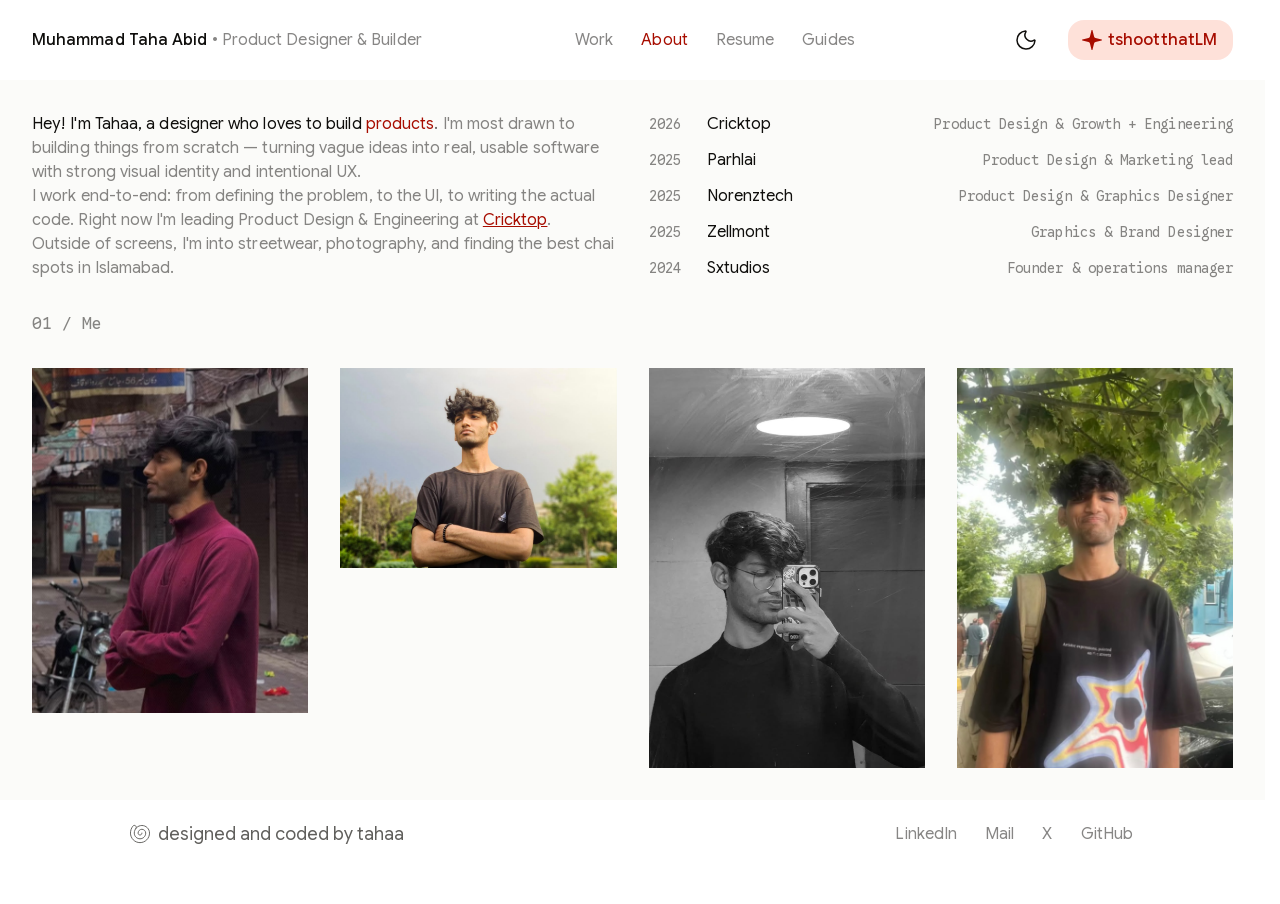
==== about.html @ 41723261 "initial commit: portfolio with vercel.json fix" ====
<!DOCTYPE html>
<html lang="en" data-theme="tahaa" class="h-full antialiased">
<head>
  <meta charset="utf-8" />
  <meta name="viewport" content="width=device-width, initial-scale=1" />
  <title>About &middot; Muhammad Taha Abid</title>
  <meta name="description" content="Muhammad Taha Abid, a product designer and builder: what I'm fond of, the work so far, and the person behind the design." />
  <meta name="robots" content="index, follow" />
  <link rel="canonical" href="https://tahaa.com/about" />
  <meta property="og:title" content="About &middot; Muhammad Taha Abid" />
  <meta property="og:description" content="Muhammad Taha Abid, a product designer and builder: what I'm fond of, the work so far, and the person behind the design." />
  <meta property="og:url" content="https://tahaa.com/about" />
  <meta property="og:site_name" content="Muhammad Taha Abid" />
  <meta property="og:locale" content="en_US" />
  <meta property="og:type" content="website" />
  <meta name="twitter:card" content="summary_large_image" />
  <meta name="twitter:title" content="About &middot; Muhammad Taha Abid" />
  <meta name="twitter:description" content="Muhammad Taha Abid, a product designer and builder: what I'm fond of, the work so far, and the person behind the design." />
  <link rel="icon" href="icon.svg" sizes="any" type="image/svg+xml" />
  <link rel="apple-touch-icon" href="apple-icon.png" sizes="180x180" type="image/png" />
  <link rel="preload" href="media/9bf986576a67e941.p.3s_4z4byg0vu0.woff2" as="font" crossorigin="" type="font/woff2" />
  <link rel="preload" href="media/6babc54cc0db7717.p.21sbfhjunker-.woff2" as="font" crossorigin="" type="font/woff2" />
  <link rel="stylesheet" href="styles/fonts.css" />
  <link rel="stylesheet" href="styles/main.css" />
  <link rel="stylesheet" href="styles/interactions.css" />
  <script>
    try {
      if (localStorage.getItem("tahaa_portfolio_mode") === "dark" || sessionStorage.getItem("mode") === "dark") {
        document.documentElement.dataset.mode = "dark";
      }
    } catch (e) { }
  </script>
</head>
<body class="min-h-full">
  <div class="flex min-h-full flex-col">
    <header class="px-5 md:px-8">
      <div class="mx-auto flex h-20 w-full max-w-[1376px] items-center justify-between">
        <a class="flex items-center gap-2" aria-label="Home" href="index.html">
          <span class="text-body-md">
            <span class="text-content-primary font-medium">Muhammad Taha Abid</span>
            <span class="hidden text-content-tertiary desktop:inline"> &bull; Product Designer &amp; Builder</span>
          </span>
        </a>
        <nav aria-label="Main" class="hidden items-center gap-5 md:flex">
          <a class="inline-flex shrink-0 cursor-pointer items-center justify-center whitespace-nowrap transition-colors duration-(--s-motion-duration-fast) ease-standard text-(--s-color-content-tertiary) hover:text-(--s-color-content-secondary) active:text-(--s-color-content-primary) text-body-md rounded-8 p-0" href="index.html">
            <span class="px-1">Work</span>
          </a>
          <a class="inline-flex shrink-0 cursor-pointer items-center justify-center whitespace-nowrap transition-colors duration-(--s-motion-duration-fast) ease-standard text-(--s-color-content-brand) hover:text-(--s-color-content-brand-hover) active:text-(--s-color-border-brand-active) text-body-md rounded-8 p-0" aria-current="page" href="about.html">
            <span class="px-1">About</span>
          </a>
          <a class="inline-flex shrink-0 cursor-pointer items-center justify-center whitespace-nowrap transition-colors duration-(--s-motion-duration-fast) ease-standard text-(--s-color-content-tertiary) hover:text-(--s-color-content-secondary) active:text-(--s-color-content-primary) text-body-md rounded-8 p-0" target="_blank" rel="noopener" href="https://taha-resume.vercel.app/">
            <span class="px-1">Resume</span>
          </a>
          <a class="inline-flex shrink-0 cursor-pointer items-center justify-center whitespace-nowrap transition-colors duration-(--s-motion-duration-fast) ease-standard text-(--s-color-content-tertiary) hover:text-(--s-color-content-secondary) active:text-(--s-color-content-primary) text-body-md rounded-8 p-0" href="guides.html">
            <span class="px-1">Guides</span>
          </a>
        </nav>
        <div class="relative z-50 flex items-center gap-3 md:gap-6">
          <button type="button" class="theme-toggle-btn inline-flex shrink-0 cursor-pointer items-center justify-center whitespace-nowrap transition-colors duration-(--s-motion-duration-fast) ease-standard text-(--s-color-content-primary) hover:bg-(--s-color-fill-primary-variant-hover) active:bg-(--s-color-fill-primary-variant-active) text-body-sm rounded-7 size-9" aria-label="Switch to dark mode">
            <span aria-hidden="true" data-slot="icon" class="inline-block shrink-0 bg-current size-6" style="mask-image:url(icons/moon.svg);-webkit-mask-image:url(icons/moon.svg);mask-size:contain;-webkit-mask-size:contain;mask-repeat:no-repeat;-webkit-mask-repeat:no-repeat;mask-position:center;-webkit-mask-position:center"></span>
          </button>
          <button id="tahaalm-trigger-btn" type="button" class="inline-flex shrink-0 cursor-pointer items-center justify-center whitespace-nowrap transition-colors duration-(--s-motion-duration-fast) ease-standard bg-(--s-color-fill-brand-secondary) text-(--s-color-content-brand) hover:bg-(--s-color-fill-brand-secondary-hover) active:bg-(--s-color-fill-brand-secondary-active) text-body-md rounded-8 px-3 py-2">
            <span aria-hidden="true" data-slot="icon" class="inline-block shrink-0 bg-current size-6" style="mask-image:url(icons/sparkle.svg);-webkit-mask-image:url(icons/sparkle.svg);mask-size:contain;-webkit-mask-size:contain;mask-repeat:no-repeat;-webkit-mask-repeat:no-repeat;mask-position:center;-webkit-mask-position:center"></span>
            <span class="px-1 font-medium">tshootthatLM</span>
          </button>
          <button id="menu-toggle-btn" type="button" class="inline-flex shrink-0 cursor-pointer items-center justify-center whitespace-nowrap transition-colors duration-(--s-motion-duration-fast) ease-standard text-(--s-color-content-primary) hover:bg-(--s-color-fill-primary-variant-hover) active:bg-(--s-color-fill-primary-variant-active) text-body-sm rounded-7 size-9 md:hidden" aria-label="Open menu" aria-expanded="false">
            <span aria-hidden="true" data-slot="icon" class="inline-block shrink-0 bg-current size-6" style="mask-image:url(icons/panel-open.svg);-webkit-mask-image:url(icons/panel-open.svg);mask-size:contain;-webkit-mask-size:contain;mask-repeat:no-repeat;-webkit-mask-repeat:no-repeat;mask-position:center;-webkit-mask-position:center"></span>
          </button>
        </div>
      </div>

      <div id="menu-backdrop" aria-hidden="true" class="fixed inset-0 z-30 bg-content-primary/30 transition-opacity duration-(--s-motion-duration-slow) ease-standard motion-reduce:transition-none pointer-events-none opacity-0"></div>

      <div id="menu-drawer" role="dialog" aria-modal="true" aria-label="Menu" inert="" class="fixed inset-y-0 right-0 z-40 flex w-[360px] max-w-[calc(100%-15px)] flex-col bg-fill-secondary-variant will-change-transform transition-[translate,visibility] duration-(--s-motion-duration-slow) ease-standard motion-reduce:transition-none invisible translate-x-full">
        <div class="flex h-20 items-center px-5">
          <button id="menu-close-btn" type="button" class="inline-flex shrink-0 cursor-pointer items-center justify-center whitespace-nowrap transition-colors duration-(--s-motion-duration-fast) ease-standard text-(--s-color-content-primary) hover:bg-(--s-color-fill-primary-variant-hover) active:bg-(--s-color-fill-primary-variant-active) text-body-sm rounded-7 size-9" aria-label="Close menu">
            <span aria-hidden="true" data-slot="icon" class="inline-block shrink-0 bg-current size-6" style="mask-image:url(icons/panel-open.svg);-webkit-mask-image:url(icons/panel-open.svg);mask-size:contain;-webkit-mask-size:contain;mask-repeat:no-repeat;-webkit-mask-repeat:no-repeat;mask-position:center;-webkit-mask-position:center"></span>
          </button>
        </div>
        <nav aria-label="Menu" class="flex flex-1 flex-col items-end justify-end gap-3 p-8">
          <a class="flex items-center text-heading-lg font-medium text-content-secondary transition-colors hover:text-content-primary motion-reduce:transition-none" href="index.html">Work</a>
          <a class="flex items-center text-heading-lg font-medium text-content-secondary transition-colors hover:text-content-primary motion-reduce:transition-none" href="about.html">About</a>
          <a target="_blank" rel="noopener" class="flex items-center text-heading-lg font-medium text-content-secondary transition-colors hover:text-content-primary motion-reduce:transition-none" href="https://taha-resume.vercel.app/">
            Resume
            <span aria-hidden="true" data-slot="icon" class="inline-block shrink-0 bg-current size-8" style="mask-image:url(icons/arrow-up-right.svg);-webkit-mask-image:url(icons/arrow-up-right.svg);mask-size:contain;-webkit-mask-size:contain;mask-repeat:no-repeat;-webkit-mask-repeat:no-repeat;mask-position:center;-webkit-mask-position:center"></span>
          </a>
          <a class="flex items-center text-heading-lg font-medium text-content-secondary transition-colors hover:text-content-primary motion-reduce:transition-none" href="guides.html">Guides</a>
        </nav>
        <div class="p-5">
          <ul class="flex items-center justify-between p-5">
            <li><a href="https://www.linkedin.com/in/tshootthat/" target="_blank" rel="noopener" aria-label="LinkedIn" class="text-content-primary transition-opacity hover:opacity-70 motion-reduce:transition-none"><span aria-hidden="true" data-slot="icon" class="inline-block shrink-0 bg-current size-6" style="mask-image:url(icons/linkedin.svg);-webkit-mask-image:url(icons/linkedin.svg);mask-size:contain;-webkit-mask-size:contain;mask-repeat:no-repeat;-webkit-mask-repeat:no-repeat;mask-position:center;-webkit-mask-position:center"></span></a></li>
            <li><a href="mailto:Tah.bhati302@gmail.com" aria-label="Mail" class="text-content-primary transition-opacity hover:opacity-70 motion-reduce:transition-none"><span aria-hidden="true" data-slot="icon" class="inline-block shrink-0 bg-current size-6" style="mask-image:url(icons/mail.svg);-webkit-mask-image:url(icons/mail.svg);mask-size:contain;-webkit-mask-size:contain;mask-repeat:no-repeat;-webkit-mask-repeat:no-repeat;mask-position:center;-webkit-mask-position:center"></span></a></li>
            <li><a href="https://x.com" target="_blank" rel="noopener" aria-label="X" class="text-content-primary transition-opacity hover:opacity-70 motion-reduce:transition-none"><span aria-hidden="true" data-slot="icon" class="inline-block shrink-0 bg-current size-6" style="mask-image:url(icons/twitter.svg);-webkit-mask-image:url(icons/twitter.svg);mask-size:contain;-webkit-mask-size:contain;mask-repeat:no-repeat;-webkit-mask-repeat:no-repeat;mask-position:center;-webkit-mask-position:center"></span></a></li>
            <li><a href="https://github.com/tahabhatti10" target="_blank" rel="noopener" aria-label="GitHub" class="text-content-primary transition-opacity hover:opacity-70 motion-reduce:transition-none"><span aria-hidden="true" data-slot="icon" class="inline-block shrink-0 bg-current size-6" style="mask-image:url(icons/github.svg);-webkit-mask-image:url(icons/github.svg);mask-size:contain;-webkit-mask-size:contain;mask-repeat:no-repeat;-webkit-mask-repeat:no-repeat;mask-position:center;-webkit-mask-position:center"></span></a></li>
          </ul>
        </div>
      </div>

      <div id="tahaalm-backdrop" aria-hidden="true" class="fixed inset-0 z-[55] bg-content-primary/30 transition-opacity duration-(--s-motion-duration-slow) ease-standard motion-reduce:transition-none pointer-events-none opacity-0"></div>

      <div id="tahaalm-drawer" role="dialog" aria-modal="true" aria-label="tshootthatLM chat" inert="" class="fixed inset-y-0 right-0 z-[60] flex w-full flex-col bg-fill-primary-variant [background-image:linear-gradient(var(--s-color-fill-primary-disabled),var(--s-color-fill-primary-disabled))] will-change-transform transition-[translate,visibility] duration-(--s-motion-duration-slow) ease-standard motion-reduce:transition-none md:w-[600px] invisible translate-x-full">
        <header class="flex shrink-0 items-center justify-between bg-fill-primary-variant p-5">
          <span class="flex pr-11">
            <button type="button" class="theme-toggle-btn inline-flex shrink-0 cursor-pointer items-center justify-center whitespace-nowrap transition-colors duration-(--s-motion-duration-fast) ease-standard text-(--s-color-content-primary) hover:bg-(--s-color-fill-primary-variant-hover) active:bg-(--s-color-fill-primary-variant-active) text-body-sm rounded-7 size-9" aria-label="Switch to dark mode">
              <span aria-hidden="true" data-slot="icon" class="inline-block shrink-0 bg-current size-6" style="mask-image:url(icons/moon.svg);-webkit-mask-image:url(icons/moon.svg);mask-size:contain;-webkit-mask-size:contain;mask-repeat:no-repeat;-webkit-mask-repeat:no-repeat;mask-position:center;-webkit-mask-position:center"></span>
            </button>
          </span>
          <span class="flex items-center gap-1.5 text-body-md text-content-primary">
            <span aria-hidden="true" data-slot="icon" class="inline-block shrink-0 bg-current size-6 text-(--s-color-fill-brand)" style="mask-image:url(icons/sparkle.svg);-webkit-mask-image:url(icons/sparkle.svg);mask-size:contain;-webkit-mask-size:contain;mask-repeat:no-repeat;-webkit-mask-repeat:no-repeat;mask-position:center;-webkit-mask-position:center"></span>
            tshootthatLM
            <span class="group relative flex items-center">
              <button type="button" aria-label="About tshootthatLM" aria-describedby="tahaalm-disclaimer" aria-expanded="false" class="flex cursor-help items-center text-content-tertiary transition-colors duration-(--s-motion-duration-fast) ease-standard hover:text-content-primary motion-reduce:transition-none">
                <span aria-hidden="true" data-slot="icon" class="inline-block shrink-0 bg-current size-3" style="mask-image:url(icons/info-12.svg);-webkit-mask-image:url(icons/info-12.svg);mask-size:contain;-webkit-mask-size:contain;mask-repeat:no-repeat;-webkit-mask-repeat:no-repeat;mask-position:center;-webkit-mask-position:center"></span>
              </button>
              <span id="tahaalm-disclaimer" role="tooltip" class="pointer-events-none absolute top-full left-1/2 z-10 mt-2 w-64 -translate-x-1/2 rounded-8 border border-(--s-color-border-primary) bg-surface-elevated p-3 text-left text-body-sm text-content-secondary transition-opacity duration-(--s-motion-duration-fast) ease-standard motion-reduce:transition-none opacity-0 group-focus-within:opacity-100 group-hover:opacity-100">
                tshootthatLM is an AI chatbot, so it can get things wrong. Double-check anything important.
              </span>
            </span>
          </span>
          <span class="flex items-center gap-2">
            <button id="tahaalm-reset-btn" type="button" class="inline-flex shrink-0 cursor-pointer items-center justify-center whitespace-nowrap transition-colors duration-(--s-motion-duration-fast) ease-standard disabled:cursor-not-allowed text-(--s-color-content-primary) hover:bg-(--s-color-fill-primary-variant-hover) active:bg-(--s-color-fill-primary-variant-active) disabled:text-(--s-color-content-primary-disabled) disabled:bg-transparent text-body-sm rounded-7 size-9" aria-label="Start a new chat" disabled="">
              <span aria-hidden="true" data-slot="icon" class="inline-block shrink-0 bg-current size-6" style="mask-image:url(icons/refresh-cw.svg);-webkit-mask-image:url(icons/refresh-cw.svg);mask-size:contain;-webkit-mask-size:contain;mask-repeat:no-repeat;-webkit-mask-repeat:no-repeat;mask-position:center;-webkit-mask-position:center"></span>
            </button>
            <button id="tahaalm-close-btn" type="button" class="inline-flex shrink-0 cursor-pointer items-center justify-center whitespace-nowrap transition-colors duration-(--s-motion-duration-fast) ease-standard text-(--s-color-content-primary) hover:bg-(--s-color-fill-primary-variant-hover) active:bg-(--s-color-fill-primary-variant-active) text-body-sm rounded-7 size-9" aria-label="Close tshootthatLM">
              <span aria-hidden="true" data-slot="icon" class="inline-block shrink-0 bg-current size-6" style="mask-image:url(icons/close.svg);-webkit-mask-image:url(icons/close.svg);mask-size:contain;-webkit-mask-size:contain;mask-repeat:no-repeat;-webkit-mask-repeat:no-repeat;mask-position:center;-webkit-mask-position:center"></span>
            </button>
          </span>
        </header>
        <div id="tahaalm-intro" class="flex flex-1 flex-col items-center justify-center gap-3 px-12 py-5 text-center">
          <p class="text-body-xl text-content-secondary">Ask me anything about myself and my journey</p>
        </div>
        <div id="tahaalm-suggestions" class="flex w-full flex-col items-start px-3">
          <button type="button" class="inline-flex shrink-0 cursor-pointer items-center justify-center whitespace-nowrap transition-colors duration-(--s-motion-duration-fast) ease-standard text-body-lg rounded-9 px-3 py-2 text-content-tertiary hover:text-content-secondary hover:bg-(--s-color-fill-primary-variant-hover)">
            <span aria-hidden="true" data-slot="icon" class="inline-block shrink-0 bg-current size-5" style="mask-image:url(icons/arrow-up-right.svg);-webkit-mask-image:url(icons/arrow-up-right.svg);mask-size:contain;-webkit-mask-size:contain;mask-repeat:no-repeat;-webkit-mask-repeat:no-repeat;mask-position:center;-webkit-mask-position:center"></span>
            <span class="px-1">What are you working on now?</span>
          </button>
          <button type="button" class="inline-flex shrink-0 cursor-pointer items-center justify-center whitespace-nowrap transition-colors duration-(--s-motion-duration-fast) ease-standard text-body-lg rounded-9 px-3 py-2 text-content-tertiary hover:text-content-secondary hover:bg-(--s-color-fill-primary-variant-hover)">
            <span aria-hidden="true" data-slot="icon" class="inline-block shrink-0 bg-current size-5" style="mask-image:url(icons/arrow-up-right.svg);-webkit-mask-image:url(icons/arrow-up-right.svg);mask-size:contain;-webkit-mask-size:contain;mask-repeat:no-repeat;-webkit-mask-repeat:no-repeat;mask-position:center;-webkit-mask-position:center"></span>
            <span class="px-1">Show me your best work</span>
          </button>
          <button type="button" class="inline-flex shrink-0 cursor-pointer items-center justify-center whitespace-nowrap transition-colors duration-(--s-motion-duration-fast) ease-standard text-body-lg rounded-9 px-3 py-2 text-content-tertiary hover:text-content-secondary hover:bg-(--s-color-fill-primary-variant-hover)">
            <span aria-hidden="true" data-slot="icon" class="inline-block shrink-0 bg-current size-5" style="mask-image:url(icons/arrow-up-right.svg);-webkit-mask-image:url(icons/arrow-up-right.svg);mask-size:contain;-webkit-mask-size:contain;mask-repeat:no-repeat;-webkit-mask-repeat:no-repeat;mask-position:center;-webkit-mask-position:center"></span>
            <span class="px-1">What's your design process</span>
          </button>
          <button type="button" class="inline-flex shrink-0 cursor-pointer items-center justify-center whitespace-nowrap transition-colors duration-(--s-motion-duration-fast) ease-standard text-body-lg rounded-9 px-3 py-2 text-content-tertiary hover:text-content-secondary hover:bg-(--s-color-fill-primary-variant-hover)">
            <span aria-hidden="true" data-slot="icon" class="inline-block shrink-0 bg-current size-5" style="mask-image:url(icons/arrow-up-right.svg);-webkit-mask-image:url(icons/arrow-up-right.svg);mask-size:contain;-webkit-mask-size:contain;mask-repeat:no-repeat;-webkit-mask-repeat:no-repeat;mask-position:center;-webkit-mask-position:center"></span>
            <span class="px-1">How do you use AI in design</span>
          </button>
        </div>
        <div id="tahaalm-messages" class="chat-messages-container custom-scroll hidden"></div>
        <div class="relative shrink-0 p-3">
          <form id="tahaalm-form" class="flex flex-col rounded-[28px] border border-(--s-color-border-primary) bg-fill-primary-variant py-1 pr-1 pl-5">
            <div class="flex items-end gap-3">
              <textarea id="tahaalm-input" rows="1" maxlength="600" placeholder="Ask anything about Tahaa" aria-label="Ask anything about Tahaa" class="max-h-40 min-w-0 flex-1 resize-none self-center bg-transparent py-2 text-body-md text-content-primary outline-none placeholder:text-(--s-color-content-primary-disabled)"></textarea>
              <button id="tahaalm-send-btn" type="submit" class="inline-flex shrink-0 cursor-pointer items-center justify-center whitespace-nowrap transition-colors duration-(--s-motion-duration-fast) ease-standard disabled:cursor-not-allowed text-body-lg rounded-full size-11 bg-linear-to-b from-[#c31800] to-[#5d0b00] text-(--s-color-content-fixed-inverse) disabled:opacity-40 disabled:bg-none" aria-label="Send message" disabled="">
                <span aria-hidden="true" data-slot="icon" class="inline-block shrink-0 bg-current size-6" style="mask-image:url(icons/arrow-up.svg);-webkit-mask-image:url(icons/arrow-up.svg);mask-size:contain;-webkit-mask-size:contain;mask-repeat:no-repeat;-webkit-mask-repeat:no-repeat;mask-position:center;-webkit-mask-position:center"></span>
              </button>
            </div>
          </form>
        </div>
      </div>
    </header>

    <main id="main" class="flex flex-1 flex-col bg-fill-primary-disabled p-4 md:p-8">
      <div class="mx-auto flex w-full max-w-[1376px] flex-col gap-8">

        <!-- Introduction Section -->
        <section aria-label="Introduction" class="grid gap-8 desktop:grid-cols-2 desktop:items-center desktop:gap-16 xl:gap-[180px]">
          <h1 class="sr-only">About Muhammad Taha Abid</h1>
          <div class="flex flex-col gap-6 text-body-md text-content-tertiary">
            <p>
              <span class="text-content-primary">Hey! I'm Tahaa, a designer who loves to build </span><span class="text-content-brand">products</span><span class="text-content-secondary">.</span>
              I'm most drawn to building things from scratch &mdash; turning vague ideas into real, usable software with strong visual identity and intentional UX.
            </p>
            <p>
              I work end-to-end: from defining the problem, to the UI, to writing the actual code.
              Right now I'm leading Product Design &amp; Engineering at
              <a href="https://play.google.com/store/apps/details?id=com.ddotrip.cricktop&amp;hl=en" target="_blank" rel="noopener" class="text-content-brand underline underline-offset-2 transition-colors duration-(--s-motion-duration-fast) ease-standard hover:text-(--s-color-content-brand-hover) motion-reduce:transition-none">Cricktop</a>.
            </p>
            <p>Outside of screens, I'm into streetwear, photography, and finding the best chai spots in Islamabad.</p>
          </div>
          <section aria-label="Experience" class="flex flex-col gap-3">
            <div class="flex items-center gap-2.5">
              <span class="w-12 shrink-0 font-mono text-body-sm text-content-tertiary">2026</span>
              <a href="https://play.google.com/store/apps/details?id=com.ddotrip.cricktop&amp;hl=en" target="_blank" rel="noopener" class="w-32 shrink-0 text-body-md text-content-primary transition-colors duration-(--s-motion-duration-fast) ease-standard hover:text-content-brand motion-reduce:transition-none">Cricktop</a>
              <span class="flex-1 text-right font-mono text-body-sm text-content-tertiary">Product Design &amp; Growth + Engineering</span>
            </div>

            <div class="flex items-center gap-2.5">
              <span class="w-12 shrink-0 font-mono text-body-sm text-content-tertiary">2025</span>
              <a href="https://parhlai.com/" target="_blank" rel="noopener" class="w-32 shrink-0 text-body-md text-content-primary transition-colors duration-(--s-motion-duration-fast) ease-standard hover:text-content-brand motion-reduce:transition-none">Parhlai</a>
              <span class="flex-1 text-right font-mono text-body-sm text-content-tertiary">Product Design &amp; Marketing lead</span>
            </div>
            <div class="flex items-center gap-2.5">
              <span class="w-12 shrink-0 font-mono text-body-sm text-content-tertiary">2025</span>
              <a href="https://www.norenztech.com/" target="_blank" rel="noopener" class="w-32 shrink-0 text-body-md text-content-primary transition-colors duration-(--s-motion-duration-fast) ease-standard hover:text-content-brand motion-reduce:transition-none">Norenztech</a>
              <span class="flex-1 text-right font-mono text-body-sm text-content-tertiary">Product Design &amp; Graphics Designer</span>
            </div>
            <div class="flex items-center gap-2.5">
              <span class="w-12 shrink-0 font-mono text-body-sm text-content-tertiary">2025</span>
              <a href="https://www.linkedin.com/company/rivonn-gen/about/" target="_blank" rel="noopener" class="w-32 shrink-0 text-body-md text-content-primary transition-colors duration-(--s-motion-duration-fast) ease-standard hover:text-content-brand motion-reduce:transition-none">Zellmont</a>
              <span class="flex-1 text-right font-mono text-body-sm text-content-tertiary">Graphics &amp; Brand Designer</span>
            </div>
            <div class="flex items-center gap-2.5">
              <span class="w-12 shrink-0 font-mono text-body-sm text-content-tertiary">2024</span>
              <a href="#" class="w-32 shrink-0 text-body-md text-content-primary transition-colors duration-(--s-motion-duration-fast) ease-standard hover:text-content-brand motion-reduce:transition-none">Sxtudios</a>
              <span class="flex-1 text-right font-mono text-body-sm text-content-tertiary">Founder &amp; operations manager</span>
            </div>
          </section>
        </section>

        <!-- 01 / Me Photos -->
        <section aria-labelledby="about-me" class="flex flex-col gap-8">
          <h2 id="about-me" class="font-mono text-body-md text-content-tertiary">01 / Me</h2>
          <div class="flex items-start gap-8">
            <div class="relative flex-1 overflow-hidden" style="aspect-ratio:4/5">
              <img alt="Tahaa outdoors in Islamabad under trees" class="absolute inset-0 h-full w-full object-cover object-top" src="media/me/me-1.jpg" />
            </div>
            <div class="relative flex-1 overflow-hidden" style="display:none;height:200px" data-show-md>
              <img alt="Tahaa arms crossed in a park" loading="lazy" class="absolute inset-0 h-full w-full object-cover object-center" src="media/me/me-2.jpg" />
            </div>
            <div class="relative flex-1 overflow-hidden" style="display:none;height:400px" data-show-md>
              <img alt="Tahaa mirror selfie in black and white" loading="lazy" class="absolute inset-0 h-full w-full object-cover object-top" src="media/me/me-3.jpg" />
            </div>
            <div class="relative flex-1 overflow-hidden" style="display:none;height:400px" data-show-desktop>
              <img alt="Tahaa side profile on a street" loading="lazy" class="absolute inset-0 h-full w-full object-cover object-[50%_20%]" src="media/me/me-4.jpg" />
            </div>
          </div>
        </section>

      </div>
    </main>

    <footer class="flex flex-col-reverse items-center gap-3 p-5 md:flex-row md:justify-between desktop:px-32">
      <p class="flex items-center gap-1.5 text-body-lg text-content-secondary">
        <span aria-hidden="true" data-slot="icon" class="inline-block shrink-0 bg-current size-6" style="mask-image:url(icons/shell.svg);-webkit-mask-image:url(icons/shell.svg);mask-size:contain;-webkit-mask-size:contain;mask-repeat:no-repeat;-webkit-mask-repeat:no-repeat;mask-position:center;-webkit-mask-position:center"></span>
        designed and coded by tahaa
      </p>
      <nav aria-label="Social links" class="flex items-center gap-5">
        <a class="inline-flex shrink-0 cursor-pointer items-center justify-center whitespace-nowrap transition-colors duration-(--s-motion-duration-fast) ease-standard text-(--s-color-content-tertiary) hover:text-(--s-color-content-secondary) text-body-md rounded-8 p-0" href="https://www.linkedin.com/in/tshootthat/" target="_blank" rel="noopener"><span class="px-1">LinkedIn</span></a>
        <a class="inline-flex shrink-0 cursor-pointer items-center justify-center whitespace-nowrap transition-colors duration-(--s-motion-duration-fast) ease-standard text-(--s-color-content-tertiary) hover:text-(--s-color-content-secondary) text-body-md rounded-8 p-0" href="mailto:Tah.bhati302@gmail.com"><span class="px-1">Mail</span></a>
        <a class="inline-flex shrink-0 cursor-pointer items-center justify-center whitespace-nowrap transition-colors duration-(--s-motion-duration-fast) ease-standard text-(--s-color-content-tertiary) hover:text-(--s-color-content-secondary) text-body-md rounded-8 p-0" href="https://x.com" target="_blank" rel="noopener"><span class="px-1">X</span></a>
        <a class="inline-flex shrink-0 cursor-pointer items-center justify-center whitespace-nowrap transition-colors duration-(--s-motion-duration-fast) ease-standard text-(--s-color-content-tertiary) hover:text-(--s-color-content-secondary) text-body-md rounded-8 p-0" href="https://github.com/tahabhatti10" target="_blank" rel="noopener"><span class="px-1">GitHub</span></a>
      </nav>
    </footer>
  </div>

  <script src="scripts/icons.js"></script>
  <script src="scripts/theme.js"></script>
  <script src="scripts/drawer.js"></script>
  <script src="scripts/tahaalm.js"></script>
<script>
  (function() {
    function applyPhotoVisibility() {
      var w = window.innerWidth;
      document.querySelectorAll('[data-show-md]').forEach(function(el) {
        el.style.display = w >= 768 ? 'block' : 'none';
      });
      document.querySelectorAll('[data-show-desktop]').forEach(function(el) {
        el.style.display = w >= 1280 ? 'block' : 'none';
      });
    }
    applyPhotoVisibility();
    window.addEventListener('resize', applyPhotoVisibility);
  })();
</script>
</body>
</html>
---- styles/fonts.css ----
@font-face {
  font-family: 'Google Sans Flex';
  font-style: normal;
  font-weight: 100 900;
  font-display: swap;
  src: url('../media/9bf986576a67e941.p.3s_4z4byg0vu0.woff2') format('woff2');
}

@font-face {
  font-family: 'Google Sans Code';
  font-style: normal;
  font-weight: 300 800;
  font-display: swap;
  src: url('../media/6babc54cc0db7717.p.21sbfhjunker-.woff2') format('woff2');
}

@font-face {
  font-family: 'Google Sans Code';
  font-style: italic;
  font-weight: 300 800;
  font-display: swap;
  src: url('../media/ef93e6f9fdca11e7.p.42sbsef65-742.woff2') format('woff2');
}

:root {
  --font-google-sans-flex: 'Google Sans Flex', -apple-system, BlinkMacSystemFont, 'Segoe UI', Roboto, sans-serif;
  --font-google-sans-code: 'Google Sans Code', 'JetBrains Mono', monospace;
}

body {
  font-family: var(--font-google-sans-flex);
}

.font-mono {
  font-family: var(--font-google-sans-code) !important;
}
---- styles/main.css ----
@layer properties{@supports (((-webkit-hyphens:none)) and (not (margin-trim:inline))) or ((-moz-orient:inline) and (not (color:rgb(from red r g b)))){*,:before,:after,::backdrop{--tw-translate-x:0;--tw-translate-y:0;--tw-translate-z:0;--tw-scale-x:1;--tw-scale-y:1;--tw-scale-z:1;--tw-rotate-x:initial;--tw-rotate-y:initial;--tw-rotate-z:initial;--tw-skew-x:initial;--tw-skew-y:initial;--tw-space-y-reverse:0;--tw-border-style:solid;--tw-gradient-position:initial;--tw-gradient-from:#0000;--tw-gradient-via:#0000;--tw-gradient-to:#0000;--tw-gradient-stops:initial;--tw-gradient-via-stops:initial;--tw-gradient-from-position:0%;--tw-gradient-via-position:50%;--tw-gradient-to-position:100%;--tw-font-weight:initial;--tw-shadow:0 0 #0000;--tw-shadow-color:initial;--tw-shadow-alpha:100%;--tw-inset-shadow:0 0 #0000;--tw-inset-shadow-color:initial;--tw-inset-shadow-alpha:100%;--tw-ring-color:initial;--tw-ring-shadow:0 0 #0000;--tw-inset-ring-color:initial;--tw-inset-ring-shadow:0 0 #0000;--tw-ring-inset:initial;--tw-ring-offset-width:0px;--tw-ring-offset-color:#fff;--tw-ring-offset-shadow:0 0 #0000;--tw-outline-style:solid;--tw-duration:initial;--tw-ease:initial}}}@layer theme{:root,:host{--color-black:#000;--spacing:.25rem;--font-weight-normal:400;--font-weight-medium:500;--font-weight-semibold:600;--aspect-video:16 / 9;--default-transition-duration:.15s;--default-transition-timing-function:cubic-bezier(.4, 0, .2, 1);--default-font-family:var(--s-font-family-body);--default-mono-font-family:var(--s-font-family-code)}}@layer base{*,:after,:before,::backdrop{box-sizing:border-box;border:0 solid;margin:0;padding:0}::file-selector-button{box-sizing:border-box;border:0 solid;margin:0;padding:0}html,:host{-webkit-text-size-adjust:100%;tab-size:4;line-height:1.5;font-family:var(--default-font-family,ui-sans-serif, system-ui, sans-serif, "Apple Color Emoji", "Segoe UI Emoji", "Segoe UI Symbol", "Noto Color Emoji");font-feature-settings:var(--default-font-feature-settings,normal);font-variation-settings:var(--default-font-variation-settings,normal);-webkit-tap-highlight-color:transparent}hr{height:0;color:inherit;border-top-width:1px}abbr:where([title]){-webkit-text-decoration:underline dotted;text-decoration:underline dotted}h1,h2,h3,h4,h5,h6{font-size:inherit;font-weight:inherit}a{color:inherit;-webkit-text-decoration:inherit;-webkit-text-decoration:inherit;-webkit-text-decoration:inherit;-webkit-text-decoration:inherit;text-decoration:inherit}b,strong{font-weight:bolder}code,kbd,samp,pre{font-family:var(--default-mono-font-family,ui-monospace, SFMono-Regular, Menlo, Monaco, Consolas, "Liberation Mono", "Courier New", monospace);font-feature-settings:var(--default-mono-font-feature-settings,normal);font-variation-settings:var(--default-mono-font-variation-settings,normal);font-size:1em}small{font-size:80%}sub,sup{vertical-align:baseline;font-size:75%;line-height:0;position:relative}sub{bottom:-.25em}sup{top:-.5em}table{text-indent:0;border-color:inherit;border-collapse:collapse}:-moz-focusring{outline:auto}progress{vertical-align:baseline}summary{display:list-item}ol,ul,menu{list-style:none}img,svg,video,canvas,audio,iframe,embed,object{vertical-align:middle;display:block}img,video{max-width:100%;height:auto}button,input,select,optgroup,textarea{font:inherit;font-feature-settings:inherit;font-variation-settings:inherit;letter-spacing:inherit;color:inherit;opacity:1;background-color:#0000;border-radius:0}::file-selector-button{font:inherit;font-feature-settings:inherit;font-variation-settings:inherit;letter-spacing:inherit;color:inherit;opacity:1;background-color:#0000;border-radius:0}:where(select:is([multiple],[size])) optgroup{font-weight:bolder}:where(select:is([multiple],[size])) optgroup option{padding-inline-start:20px}::file-selector-button{margin-inline-end:4px}::placeholder{opacity:1}@supports (not ((-webkit-appearance:-apple-pay-button))) or (contain-intrinsic-size:1px){::placeholder{color:currentColor}@supports (color:color-mix(in lab, red, red)){::placeholder{color:color-mix(in oklab, currentcolor 50%, transparent)}}}textarea{resize:vertical}::-webkit-search-decoration{-webkit-appearance:none}::-webkit-date-and-time-value{min-height:1lh;text-align:inherit}::-webkit-datetime-edit{display:inline-flex}::-webkit-datetime-edit-fields-wrapper{padding:0}::-webkit-datetime-edit{padding-block:0}::-webkit-datetime-edit-year-field{padding-block:0}::-webkit-datetime-edit-month-field{padding-block:0}::-webkit-datetime-edit-day-field{padding-block:0}::-webkit-datetime-edit-hour-field{padding-block:0}::-webkit-datetime-edit-minute-field{padding-block:0}::-webkit-datetime-edit-second-field{padding-block:0}::-webkit-datetime-edit-millisecond-field{padding-block:0}::-webkit-datetime-edit-meridiem-field{padding-block:0}::-webkit-calendar-picker-indicator{line-height:1}:-moz-ui-invalid{box-shadow:none}button,input:where([type=button],[type=reset],[type=submit]){appearance:button}::file-selector-button{appearance:button}::-webkit-inner-spin-button{height:auto}::-webkit-outer-spin-button{height:auto}[hidden]:where(:not([hidden=until-found])){display:none!important}}@layer components;@layer utilities{.pointer-events-none{pointer-events:none}.invisible{visibility:hidden}.visible{visibility:visible}.sr-only{clip-path:inset(50%);white-space:nowrap;border-width:0;width:1px;height:1px;margin:-1px;padding:0;position:absolute;overflow:hidden}.absolute{position:absolute}.fixed{position:fixed}.relative{position:relative}.static{position:static}.inset-0{inset:0}.inset-y-0{inset-block:0}.-top-14{top:calc(var(--spacing) * -14)}.top-0{top:0}.top-full{top:100%}.right-0{right:0}.left-0{left:0}.left-1\/2{left:50%}.z-10{z-index:10}.z-30{z-index:30}.z-40{z-index:40}.z-50{z-index:50}.z-\[45\]{z-index:45}.z-\[55\]{z-index:55}.z-\[60\]{z-index:60}.z-\[2147483647\]{z-index:2147483647}.container{width:100%}@media (min-width:40rem){.container{max-width:40rem}}@media (min-width:48rem){.container{max-width:48rem}}@media (min-width:64rem){.container{max-width:64rem}}@media (min-width:64.0625rem){.container{max-width:64.0625rem}}@media (min-width:80rem){.container{max-width:80rem}}@media (min-width:96rem){.container{max-width:96rem}}.mx-auto{margin-inline:auto}.mt-2{margin-top:calc(var(--spacing) * 2)}.mr-1\.5{margin-right:calc(var(--spacing) * 1.5)}.mb-2{margin-bottom:calc(var(--spacing) * 2)}.ml-1{margin-left:var(--spacing)}.line-clamp-2{-webkit-line-clamp:2;-webkit-box-orient:vertical;display:-webkit-box;overflow:hidden}.block{display:block}.flex{display:flex}.grid{display:grid}.hidden{display:none}.inline{display:inline}.inline-block{display:inline-block}.inline-flex{display:inline-flex}.table{display:table}.aspect-video{aspect-ratio:var(--aspect-video)}.size-3{width:calc(var(--spacing) * 3);height:calc(var(--spacing) * 3)}.size-5{width:calc(var(--spacing) * 5);height:calc(var(--spacing) * 5)}.size-6{width:calc(var(--spacing) * 6);height:calc(var(--spacing) * 6)}.size-8{width:calc(var(--spacing) * 8);height:calc(var(--spacing) * 8)}.size-9{width:calc(var(--spacing) * 9);height:calc(var(--spacing) * 9)}.size-10{width:calc(var(--spacing) * 10);height:calc(var(--spacing) * 10)}.size-11{width:calc(var(--spacing) * 11);height:calc(var(--spacing) * 11)}.size-\[18px\]{width:18px;height:18px}.h-9{height:calc(var(--spacing) * 9)}.h-20{height:calc(var(--spacing) * 20)}.h-full{height:100%}.max-h-40{max-height:calc(var(--spacing) * 40)}.min-h-full{min-height:100%}.w-12{width:calc(var(--spacing) * 12)}.w-32{width:calc(var(--spacing) * 32)}.w-64{width:calc(var(--spacing) * 64)}.w-\[360px\]{width:360px}.w-full{width:100%}.max-w-\[360px\]{max-width:360px}.max-w-\[560px\]{max-width:560px}.max-w-\[720px\]{max-width:720px}.max-w-\[1376px\]{max-width:1376px}.max-w-\[calc\(100\%-15px\)\]{max-width:calc(100% - 15px)}.max-w-full{max-width:100%}.min-w-0{min-width:0}.flex-1{flex:1}.shrink{flex-shrink:1}.shrink-0{flex-shrink:0}.origin-bottom{transform-origin:bottom}.-translate-x-1\/2{--tw-translate-x:calc(calc(1 / 2 * 100%) * -1);translate:var(--tw-translate-x) var(--tw-translate-y)}.translate-x-0{--tw-translate-x:0;translate:var(--tw-translate-x) var(--tw-translate-y)}.translate-x-full{--tw-translate-x:100%;translate:var(--tw-translate-x) var(--tw-translate-y)}.scale-50{--tw-scale-x:50%;--tw-scale-y:50%;--tw-scale-z:50%;scale:var(--tw-scale-x) var(--tw-scale-y)}.scale-100{--tw-scale-x:100%;--tw-scale-y:100%;--tw-scale-z:100%;scale:var(--tw-scale-x) var(--tw-scale-y)}.-scale-x-100{--tw-scale-x:calc(100% * -1);scale:var(--tw-scale-x) var(--tw-scale-y)}.scale-x-100{--tw-scale-x:100%;scale:var(--tw-scale-x) var(--tw-scale-y)}.scale-\[1\.8\]{scale:1.8}.transform{transform:var(--tw-rotate-x,) var(--tw-rotate-y,) var(--tw-rotate-z,) var(--tw-skew-x,) var(--tw-skew-y,)}.animate-message-in{animation:message-in var(--s-motion-duration-fast) var(--s-motion-easing-standard)}.animate-quote-pill-in{animation:quote-pill-in var(--s-motion-duration-fast) var(--s-motion-easing-entrance)}.animate-theme-icon{animation:theme-icon-in var(--s-motion-duration-slow) var(--s-motion-easing-entrance)}.cursor-help{cursor:help}.cursor-pointer{cursor:pointer}.resize-none{resize:none}.scroll-mt-24{scroll-margin-top:calc(var(--spacing) * 24)}.list-decimal{list-style-type:decimal}.list-disc{list-style-type:disc}.flex-col{flex-direction:column}.flex-col-reverse{flex-direction:column-reverse}.items-center{align-items:center}.items-end{align-items:flex-end}.items-start{align-items:flex-start}.justify-between{justify-content:space-between}.justify-center{justify-content:center}.justify-end{justify-content:flex-end}.gap-0{gap:0}.gap-1{gap:var(--spacing)}.gap-1\.5{gap:calc(var(--spacing) * 1.5)}.gap-2{gap:calc(var(--spacing) * 2)}.gap-2\.5{gap:calc(var(--spacing) * 2.5)}.gap-3{gap:calc(var(--spacing) * 3)}.gap-4{gap:calc(var(--spacing) * 4)}.gap-5{gap:calc(var(--spacing) * 5)}.gap-8{gap:calc(var(--spacing) * 8)}.gap-10{gap:calc(var(--spacing) * 10)}.gap-\[3px\]{gap:3px}:where(.space-y-1>:not(:last-child)){--tw-space-y-reverse:0;margin-block-start:calc(var(--spacing) * var(--tw-space-y-reverse));margin-block-end:calc(var(--spacing) * calc(1 - var(--tw-space-y-reverse)))}:where(.space-y-2\.5>:not(:last-child)){--tw-space-y-reverse:0;margin-block-start:calc(calc(var(--spacing) * 2.5) * var(--tw-space-y-reverse));margin-block-end:calc(calc(var(--spacing) * 2.5) * calc(1 - var(--tw-space-y-reverse)))}.self-center{align-self:center}.overflow-hidden{overflow:hidden}.overflow-visible{overflow:visible}.overflow-x-auto{overflow-x:auto}.overflow-y-auto{overflow-y:auto}.rounded-7{border-radius:var(--s-radius-7)}.rounded-8{border-radius:var(--s-radius-8)}.rounded-9{border-radius:var(--s-radius-9)}.rounded-10{border-radius:var(--s-radius-10)}.rounded-\[18px\]{border-radius:18px}.rounded-\[28px\]{border-radius:28px}.rounded-full{border-radius:3.40282e38px}.border{border-style:var(--tw-border-style);border-width:1px}.border-t{border-top-style:var(--tw-border-style);border-top-width:1px}.border-b{border-bottom-style:var(--tw-border-style);border-bottom-width:1px}.border-l-2{border-left-style:var(--tw-border-style);border-left-width:2px}.border-\(--s-color-border-brand\){border-color:var(--s-color-border-brand)}.border-\(--s-color-border-primary\){border-color:var(--s-color-border-primary)}.border-\(--s-color-border-secondary\){border-color:var(--s-color-border-secondary)}.bg-\(--s-color-fill-brand\){background-color:var(--s-color-fill-brand)}.bg-\(--s-color-fill-brand-secondary\){background-color:var(--s-color-fill-brand-secondary)}.bg-\(--s-color-fill-critical\){background-color:var(--s-color-fill-critical)}.bg-\(--s-color-fill-inverse\){background-color:var(--s-color-fill-inverse)}.bg-\(--s-color-fill-secondary\){background-color:var(--s-color-fill-secondary)}.bg-\(--s-color-fill-success\){background-color:var(--s-color-fill-success)}.bg-\(--s-color-fill-tertiary\){background-color:var(--s-color-fill-tertiary)}.bg-\(--s-color-fill-warning\){background-color:var(--s-color-fill-warning)}.bg-black\/40{background-color:#0006}@supports (color:color-mix(in lab, red, red)){.bg-black\/40{background-color:color-mix(in oklab, var(--color-black) 40%, transparent)}}.bg-content-brand{background-color:var(--s-color-content-brand)}.bg-content-primary\/30{background-color:var(--s-color-content-primary)}@supports (color:color-mix(in lab, red, red)){.bg-content-primary\/30{background-color:color-mix(in oklab, var(--s-color-content-primary) 30%, transparent)}}.bg-current{background-color:currentColor}.bg-fill-primary-disabled{background-color:var(--s-color-fill-primary-disabled)}.bg-fill-primary-variant{background-color:var(--s-color-fill-primary-variant)}.bg-fill-secondary{background-color:var(--s-color-fill-secondary)}.bg-fill-secondary-variant{background-color:var(--s-color-fill-secondary-variant)}.bg-surface-brand{background-color:var(--s-color-surface-brand)}.bg-surface-elevated{background-color:var(--s-color-surface-elevated)}.bg-transparent{background-color:#0000}.bg-linear-to-b{--tw-gradient-position:to bottom}@supports (background-image:linear-gradient(in lab, red, red)){.bg-linear-to-b{--tw-gradient-position:to bottom in oklab}}.bg-linear-to-b{background-image:linear-gradient(var(--tw-gradient-stops))}.\[background-image\:linear-gradient\(var\(--s-color-fill-primary-disabled\)\,var\(--s-color-fill-primary-disabled\)\)\]{background-image:linear-gradient(var(--s-color-fill-primary-disabled),var(--s-color-fill-primary-disabled))}.from-\[\#c31800\]{--tw-gradient-from:#c31800;--tw-gradient-stops:var(--tw-gradient-via-stops,var(--tw-gradient-position), var(--tw-gradient-from) var(--tw-gradient-from-position), var(--tw-gradient-to) var(--tw-gradient-to-position))}.to-\[\#5d0b00\]{--tw-gradient-to:#5d0b00;--tw-gradient-stops:var(--tw-gradient-via-stops,var(--tw-gradient-position), var(--tw-gradient-from) var(--tw-gradient-from-position), var(--tw-gradient-to) var(--tw-gradient-to-position))}.object-cover{object-fit:cover}.p-0{padding:0}.p-3{padding:calc(var(--spacing) * 3)}.p-4{padding:calc(var(--spacing) * 4)}.p-5{padding:calc(var(--spacing) * 5)}.p-6{padding:calc(var(--spacing) * 6)}.p-8{padding:calc(var(--spacing) * 8)}.p-\[18px\]{padding:18px}.px-1{padding-inline:var(--spacing)}.px-3{padding-inline:calc(var(--spacing) * 3)}.px-4{padding-inline:calc(var(--spacing) * 4)}.px-5{padding-inline:calc(var(--spacing) * 5)}.px-12{padding-inline:calc(var(--spacing) * 12)}.py-1{padding-block:var(--spacing)}.py-2{padding-block:calc(var(--spacing) * 2)}.py-2\.5{padding-block:calc(var(--spacing) * 2.5)}.py-3{padding-block:calc(var(--spacing) * 3)}.py-5{padding-block:calc(var(--spacing) * 5)}.py-6{padding-block:calc(var(--spacing) * 6)}.pt-4{padding-top:calc(var(--spacing) * 4)}.pr-1{padding-right:var(--spacing)}.pr-3{padding-right:calc(var(--spacing) * 3)}.pr-4{padding-right:calc(var(--spacing) * 4)}.pr-11{padding-right:calc(var(--spacing) * 11)}.pl-2\.5{padding-left:calc(var(--spacing) * 2.5)}.pl-3{padding-left:calc(var(--spacing) * 3)}.pl-4{padding-left:calc(var(--spacing) * 4)}.pl-5{padding-left:calc(var(--spacing) * 5)}.text-center{text-align:center}.text-left{text-align:left}.text-right{text-align:right}.align-text-bottom{vertical-align:text-bottom}.align-top{vertical-align:top}.font-mono{font-family:var(--s-font-family-code)}.text-body-md{font-size:var(--s-font-size-body-md);line-height:var(--tw-leading,var(--s-line-height-body-md));letter-spacing:var(--tw-tracking,var(--s-letter-spacing-body-md))}.text-body-sm{font-size:var(--s-font-size-body-sm);line-height:var(--tw-leading,var(--s-line-height-body-sm));letter-spacing:var(--tw-tracking,var(--s-letter-spacing-body-sm))}.text-label-xs{font-size:var(--s-font-size-label-xs);line-height:var(--tw-leading,var(--s-line-height-label-xs));letter-spacing:var(--tw-tracking,var(--s-letter-spacing-label-xs))}.text-body-lg{font-size:var(--s-font-size-body-lg);line-height:var(--tw-leading,var(--s-line-height-body-lg))}.text-body-xl{font-size:var(--s-font-size-body-xl);line-height:var(--tw-leading,var(--s-line-height-body-xl))}.text-heading-lg{font-size:var(--s-font-size-heading-lg);line-height:var(--tw-leading,var(--s-line-height-heading-lg))}.text-hero-sm{font-size:32px;line-height:var(--tw-leading,40px)}.text-\(length\:--site-font-size-hero\){font-size:var(--site-font-size-hero)}.font-medium{--tw-font-weight:var(--font-weight-medium);font-weight:var(--font-weight-medium)}.font-normal{--tw-font-weight:var(--font-weight-normal);font-weight:var(--font-weight-normal)}.font-semibold{--tw-font-weight:var(--font-weight-semibold);font-weight:var(--font-weight-semibold)}.whitespace-nowrap{white-space:nowrap}.text-\(--s-color-content-brand\){color:var(--s-color-content-brand)}.text-\(--s-color-content-fixed-inverse\){color:var(--s-color-content-fixed-inverse)}.text-\(--s-color-content-primary\){color:var(--s-color-content-primary)}.text-\(--s-color-content-tertiary\){color:var(--s-color-content-tertiary)}.text-\(--s-color-fill-brand\){color:var(--s-color-fill-brand)}.text-content-brand{color:var(--s-color-content-brand)}.text-content-primary{color:var(--s-color-content-primary)}.text-content-secondary{color:var(--s-color-content-secondary)}.text-content-tertiary{color:var(--s-color-content-tertiary)}.italic{font-style:italic}.not-italic{font-style:normal}.underline{text-decoration-line:underline}.decoration-\(--s-color-border-primary\){-webkit-text-decoration-color:var(--s-color-border-primary);-webkit-text-decoration-color:var(--s-color-border-primary);-webkit-text-decoration-color:var(--s-color-border-primary);text-decoration-color:var(--s-color-border-primary)}.underline-offset-4{text-underline-offset:4px}.antialiased{-webkit-font-smoothing:antialiased;-moz-osx-font-smoothing:grayscale}.opacity-0{opacity:0}.opacity-50{opacity:.5}.opacity-55{opacity:.55}.opacity-70{opacity:.7}.opacity-90{opacity:.9}.opacity-100{opacity:1}.shadow-\(--s-elevation-md\){--tw-shadow:var(--s-elevation-md);box-shadow:var(--tw-inset-shadow), var(--tw-inset-ring-shadow), var(--tw-ring-offset-shadow), var(--tw-ring-shadow), var(--tw-shadow)}.ring{--tw-ring-shadow:var(--tw-ring-inset,) 0 0 0 calc(1px + var(--tw-ring-offset-width)) var(--tw-ring-color,currentcolor);box-shadow:var(--tw-inset-shadow), var(--tw-inset-ring-shadow), var(--tw-ring-offset-shadow), var(--tw-ring-shadow), var(--tw-shadow)}.outline{outline-style:var(--tw-outline-style);outline-width:1px}.transition{transition-property:color,background-color,border-color,outline-color,text-decoration-color,fill,stroke,--tw-gradient-from,--tw-gradient-via,--tw-gradient-to,opacity,box-shadow,transform,translate,scale,rotate,filter,-webkit-backdrop-filter,backdrop-filter,display,content-visibility,overlay,pointer-events;transition-timing-function:var(--tw-ease,var(--default-transition-timing-function));transition-duration:var(--tw-duration,var(--default-transition-duration))}.transition-\[scale\,opacity\]{transition-property:scale,opacity;transition-timing-function:var(--tw-ease,var(--default-transition-timing-function));transition-duration:var(--tw-duration,var(--default-transition-duration))}.transition-\[scale\]{transition-property:scale;transition-timing-function:var(--tw-ease,var(--default-transition-timing-function));transition-duration:var(--tw-duration,var(--default-transition-duration))}.transition-\[translate\,visibility\]{transition-property:translate,visibility;transition-timing-function:var(--tw-ease,var(--default-transition-timing-function));transition-duration:var(--tw-duration,var(--default-transition-duration))}.transition-colors{transition-property:color,background-color,border-color,outline-color,text-decoration-color,fill,stroke,--tw-gradient-from,--tw-gradient-via,--tw-gradient-to;transition-timing-function:var(--tw-ease,var(--default-transition-timing-function));transition-duration:var(--tw-duration,var(--default-transition-duration))}.transition-opacity{transition-property:opacity;transition-timing-function:var(--tw-ease,var(--default-transition-timing-function));transition-duration:var(--tw-duration,var(--default-transition-duration))}.duration-\(--s-motion-duration-base\){--tw-duration:var(--s-motion-duration-base);transition-duration:var(--s-motion-duration-base)}.duration-\(--s-motion-duration-fast\){--tw-duration:var(--s-motion-duration-fast);transition-duration:var(--s-motion-duration-fast)}.duration-\(--s-motion-duration-slow\){--tw-duration:var(--s-motion-duration-slow);transition-duration:var(--s-motion-duration-slow)}.ease-entrance{--tw-ease:var(--s-motion-easing-entrance);transition-timing-function:var(--s-motion-easing-entrance)}.ease-standard{--tw-ease:var(--s-motion-easing-standard);transition-timing-function:var(--s-motion-easing-standard)}.will-change-transform{will-change:transform}.outline-none{--tw-outline-style:none;outline-style:none}.\[animation-fill-mode\:backwards\]{animation-fill-mode:backwards}.\[view-transition-name\:cursor\]{view-transition-name:cursor}.group-focus-within\:opacity-100:is(:where(.group):focus-within *),.group-focus-within\/message\:opacity-100:is(:where(.group\/message):focus-within *){opacity:1}@media (hover:hover){.group-hover\:opacity-100:is(:where(.group):hover *),.group-hover\/message\:opacity-100:is(:where(.group\/message):hover *){opacity:1}}.marker\:text-content-tertiary ::marker{color:var(--s-color-content-tertiary)}.marker\:text-content-tertiary::marker{color:var(--s-color-content-tertiary)}.marker\:text-content-tertiary ::-webkit-details-marker{color:var(--s-color-content-tertiary)}.marker\:text-content-tertiary::-webkit-details-marker{color:var(--s-color-content-tertiary)}.placeholder\:text-\(--s-color-content-primary-disabled\)::placeholder{color:var(--s-color-content-primary-disabled)}@media (hover:hover){.hover\:border-\(--s-color-border-secondary-hover\):hover{border-color:var(--s-color-border-secondary-hover)}.hover\:bg-\(--s-color-fill-brand-hover\):hover{background-color:var(--s-color-fill-brand-hover)}.hover\:bg-\(--s-color-fill-brand-secondary-hover\):hover{background-color:var(--s-color-fill-brand-secondary-hover)}.hover\:bg-\(--s-color-fill-critical-hover\):hover{background-color:var(--s-color-fill-critical-hover)}.hover\:bg-\(--s-color-fill-inverse-hover\):hover{background-color:var(--s-color-fill-inverse-hover)}.hover\:bg-\(--s-color-fill-primary-variant-hover\):hover{background-color:var(--s-color-fill-primary-variant-hover)}.hover\:bg-\(--s-color-fill-secondary-hover\):hover{background-color:var(--s-color-fill-secondary-hover)}.hover\:bg-\(--s-color-fill-success-hover\):hover{background-color:var(--s-color-fill-success-hover)}.hover\:bg-\(--s-color-fill-tertiary-hover\):hover{background-color:var(--s-color-fill-tertiary-hover)}.hover\:bg-\(--s-color-fill-warning-hover\):hover{background-color:var(--s-color-fill-warning-hover)}.hover\:bg-black\/60:hover{background-color:#0009}@supports (color:color-mix(in lab, red, red)){.hover\:bg-black\/60:hover{background-color:color-mix(in oklab, var(--color-black) 60%, transparent)}}.hover\:bg-fill-secondary:hover{background-color:var(--s-color-fill-secondary)}.hover\:bg-transparent:hover{background-color:#0000}.hover\:text-\(--s-color-content-brand-hover\):hover{color:var(--s-color-content-brand-hover)}.hover\:text-\(--s-color-content-secondary\):hover{color:var(--s-color-content-secondary)}.hover\:text-content-brand:hover{color:var(--s-color-content-brand)}.hover\:text-content-primary:hover{color:var(--s-color-content-primary)}.hover\:text-content-secondary:hover{color:var(--s-color-content-secondary)}.hover\:opacity-70:hover{opacity:.7}}.active\:border-\(--s-color-border-secondary\):active{border-color:var(--s-color-border-secondary)}.active\:bg-\(--s-color-fill-brand-active\):active{background-color:var(--s-color-fill-brand-active)}.active\:bg-\(--s-color-fill-brand-secondary-active\):active{background-color:var(--s-color-fill-brand-secondary-active)}.active\:bg-\(--s-color-fill-critical-active\):active{background-color:var(--s-color-fill-critical-active)}.active\:bg-\(--s-color-fill-inverse-active\):active{background-color:var(--s-color-fill-inverse-active)}.active\:bg-\(--s-color-fill-primary-variant-active\):active{background-color:var(--s-color-fill-primary-variant-active)}.active\:bg-\(--s-color-fill-secondary-active\):active{background-color:var(--s-color-fill-secondary-active)}.active\:bg-\(--s-color-fill-success-active\):active{background-color:var(--s-color-fill-success-active)}.active\:bg-\(--s-color-fill-tertiary-active\):active{background-color:var(--s-color-fill-tertiary-active)}.active\:bg-\(--s-color-fill-warning-active\):active{background-color:var(--s-color-fill-warning-active)}.active\:text-\(--s-color-border-brand-active\):active{color:var(--s-color-border-brand-active)}.active\:text-\(--s-color-content-primary\):active{color:var(--s-color-content-primary)}.disabled\:cursor-not-allowed:disabled{cursor:not-allowed}.disabled\:border-\(--s-color-border-secondary-disabled\):disabled{border-color:var(--s-color-border-secondary-disabled)}.disabled\:bg-\(--s-color-fill-brand-disabled\):disabled{background-color:var(--s-color-fill-brand-disabled)}.disabled\:bg-\(--s-color-fill-brand-secondary\):disabled{background-color:var(--s-color-fill-brand-secondary)}.disabled\:bg-\(--s-color-fill-critical-disabled\):disabled{background-color:var(--s-color-fill-critical-disabled)}.disabled\:bg-\(--s-color-fill-inverse-disabled\):disabled{background-color:var(--s-color-fill-inverse-disabled)}.disabled\:bg-\(--s-color-fill-secondary-disabled\):disabled{background-color:var(--s-color-fill-secondary-disabled)}.disabled\:bg-\(--s-color-fill-success-disabled\):disabled{background-color:var(--s-color-fill-success-disabled)}.disabled\:bg-\(--s-color-fill-tertiary-disabled\):disabled{background-color:var(--s-color-fill-tertiary-disabled)}.disabled\:bg-\(--s-color-fill-warning-disabled\):disabled{background-color:var(--s-color-fill-warning-disabled)}.disabled\:bg-transparent:disabled{background-color:#0000}.disabled\:bg-none:disabled{background-image:none}.disabled\:text-\(--s-color-border-brand-disabled\):disabled{color:var(--s-color-border-brand-disabled)}.disabled\:text-\(--s-color-content-fixed-inverse-disabled\):disabled{color:var(--s-color-content-fixed-inverse-disabled)}.disabled\:text-\(--s-color-content-primary-disabled\):disabled{color:var(--s-color-content-primary-disabled)}.disabled\:text-\(--s-color-content-tertiary-disabled\):disabled{color:var(--s-color-content-tertiary-disabled)}:is(.\*\:data-\[slot\=icon\]\:size-3\.5>*)[data-slot=icon]{width:calc(var(--spacing) * 3.5);height:calc(var(--spacing) * 3.5)}:is(.\*\:data-\[slot\=icon\]\:size-4>*)[data-slot=icon]{width:calc(var(--spacing) * 4);height:calc(var(--spacing) * 4)}:is(.\*\:data-\[slot\=icon\]\:size-5>*)[data-slot=icon]{width:calc(var(--spacing) * 5);height:calc(var(--spacing) * 5)}:is(.\*\:data-\[slot\=icon\]\:size-6>*)[data-slot=icon]{width:calc(var(--spacing) * 6);height:calc(var(--spacing) * 6)}:is(.\*\:data-\[slot\=icon\]\:size-7>*)[data-slot=icon]{width:calc(var(--spacing) * 7);height:calc(var(--spacing) * 7)}:is(.\*\:data-\[slot\=icon\]\:size-8>*)[data-slot=icon]{width:calc(var(--spacing) * 8);height:calc(var(--spacing) * 8)}@media (prefers-reduced-motion:reduce){.motion-reduce\:animate-none{animation:none}.motion-reduce\:transition-none{transition-property:none}}@media not all and (min-width:767px){.max-\[767px\]\:opacity-100{opacity:1}}@media (min-width:40rem){.sm\:col-start-2{grid-column-start:2}.sm\:grid-cols-2{grid-template-columns:repeat(2,minmax(0,1fr))}}@media (min-width:48rem){.md\:flex{display:flex}.md\:hidden{display:none}.md\:w-\[600px\]{width:600px}.md\:grid-cols-2{grid-template-columns:repeat(2,minmax(0,1fr))}.md\:flex-row{flex-direction:row}.md\:justify-between{justify-content:space-between}.md\:gap-6{gap:calc(var(--spacing) * 6)}.md\:p-6{padding:calc(var(--spacing) * 6)}.md\:p-8{padding:calc(var(--spacing) * 8)}.md\:px-8{padding-inline:calc(var(--spacing) * 8)}.md\:text-hero-lg{font-size:48px;line-height:var(--tw-leading,56px)}}@media (min-width:64.0625rem){.desktop\:inline{display:inline}.desktop\:h-\[460px\]{height:460px}.desktop\:grid-cols-2{grid-template-columns:repeat(2,minmax(0,1fr))}.desktop\:justify-end{justify-content:flex-end}}@media (min-width:64rem){.lg\:p-8{padding:calc(var(--spacing) * 8)}}@media (min-width:64.0625rem){.desktop\:px-32{padding-inline:calc(var(--spacing) * 32)}}@media (min-width:80rem){.xl\:grid-cols-3{grid-template-columns:repeat(3,minmax(0,1fr))}.xl\:p-6{padding:calc(var(--spacing) * 6)}}.\[\&\>\[data-slot\=icon\]\]\:size-7>[data-slot=icon]{width:calc(var(--spacing) * 7);height:calc(var(--spacing) * 7)}.\[\&\>\[data-slot\=icon\]\]\:size-\[14px\]>[data-slot=icon]{width:14px;height:14px}}:root{--lightningcss-light:initial;--lightningcss-dark: ;color-scheme:light;--s-prim-neutral-10:#f7f7f4;--s-prim-neutral-20:#ecebe8;--s-prim-neutral-25:#e4e4e1;--s-prim-neutral-30:#dddcd9;--s-prim-neutral-35:#d4d3d0;--s-prim-neutral-40:#cbcac8;--s-prim-neutral-50:#b8b7b4;--s-prim-neutral-60:#605f5c;--s-prim-neutral-65:#4b4a48;--s-prim-neutral-70:#444441;--s-prim-neutral-75:#3b3a38;--s-prim-neutral-80:#32322f;--s-prim-neutral-85:#272624;--s-prim-neutral-90:#22221f;--s-prim-neutral-100:#181715;--s-prim-neutral-110:#0f0e0c;--s-prim-neutral-white:#fff;--s-prim-neutral-black:#000;--s-prim-brand-10:#ffebe4;--s-prim-brand-20:#ffcdc0;--s-prim-brand-30:#ffa48d;--s-prim-brand-40:#ff7559;--s-prim-brand-50:#f53606;--s-prim-brand-60:#c31800;--s-prim-brand-70:#a70d00;--s-prim-brand-80:#810300;--s-prim-brand-90:#5b0000;--s-prim-brand-100:#380000;--s-prim-brand-alt-10:#e4f6f4;--s-prim-brand-alt-20:#bfe8e2;--s-prim-brand-alt-30:#86d5cc;--s-prim-brand-alt-40:#3abbaf;--s-prim-brand-alt-50:#009a8d;--s-prim-brand-alt-60:#007f74;--s-prim-brand-alt-70:#006b62;--s-prim-brand-alt-80:#00524a;--s-prim-brand-alt-90:#003832;--s-prim-brand-alt-100:#00201c;--s-prim-error-10:#ffe9e8;--s-prim-error-20:#ffccca;--s-prim-error-30:#ffa1a0;--s-prim-error-40:#f75c64;--s-prim-error-50:#e42d45;--s-prim-error-60:#ba0b2f;--s-prim-error-70:#9c0325;--s-prim-error-80:#75061b;--s-prim-error-90:#4c0610;--s-prim-error-100:#280205;--s-prim-success-10:#e1f7e4;--s-prim-success-20:#beecc6;--s-prim-success-30:#8fd89e;--s-prim-success-40:#4db869;--s-prim-success-50:#009a44;--s-prim-success-60:#007f34;--s-prim-success-70:#006429;--s-prim-success-80:#004b1d;--s-prim-success-90:#023011;--s-prim-success-100:#011706;--s-prim-warning-10:#ffefd7;--s-prim-warning-20:#ffdcab;--s-prim-warning-30:#ffc16c;--s-prim-warning-40:#fcaa38;--s-prim-warning-50:#e19005;--s-prim-warning-60:#b46e00;--s-prim-warning-70:#8c5500;--s-prim-warning-80:#663d00;--s-prim-warning-90:#432600;--s-prim-warning-100:#231200;--s-prim-info-10:#e2f2ff;--s-prim-info-20:#c1e2ff;--s-prim-info-30:#8ccaff;--s-prim-info-40:#4ba3f7;--s-prim-info-50:#007cdf;--s-prim-info-60:#0062c6;--s-prim-info-70:#0051ad;--s-prim-info-80:#003c82;--s-prim-info-90:#002654;--s-prim-info-100:#00112d;--s-prim-spectrum-blue-10:#d8f6ff;--s-prim-spectrum-blue-20:#afe4ff;--s-prim-spectrum-blue-30:#83cbff;--s-prim-spectrum-blue-40:#58aefb;--s-prim-spectrum-blue-50:#2191e7;--s-prim-spectrum-blue-60:#0075c4;--s-prim-spectrum-blue-70:#005ea2;--s-prim-spectrum-blue-80:#00447c;--s-prim-spectrum-blue-90:#002f5d;--s-prim-spectrum-blue-100:#001b3d;--s-prim-spectrum-yellow-10:#fff5c8;--s-prim-spectrum-yellow-20:#ffe38d;--s-prim-spectrum-yellow-30:#f8d14f;--s-prim-spectrum-yellow-40:#e2b926;--s-prim-spectrum-yellow-50:#c09a00;--s-prim-spectrum-yellow-60:#9e7c00;--s-prim-spectrum-yellow-70:#7c5f00;--s-prim-spectrum-yellow-80:#5b4500;--s-prim-spectrum-yellow-90:#3f2e00;--s-prim-spectrum-yellow-100:#251900;--s-prim-spectrum-green-10:#d0ffdb;--s-prim-spectrum-green-20:#a6f3ba;--s-prim-spectrum-green-30:#70e093;--s-prim-spectrum-green-40:#47cf79;--s-prim-spectrum-green-50:#00b057;--s-prim-spectrum-green-60:#008d41;--s-prim-spectrum-green-70:#00702f;--s-prim-spectrum-green-80:#00531e;--s-prim-spectrum-green-90:#003b11;--s-prim-spectrum-green-100:#002405;--s-prim-neutral-10-opacity-8:#f7f7f414;--s-prim-neutral-20-opacity-8:#ecebe814;--s-prim-neutral-25-opacity-8:#e4e4e114;--s-prim-neutral-30-opacity-8:#dddcd914;--s-prim-neutral-35-opacity-8:#d4d3d014;--s-prim-neutral-40-opacity-8:#cbcac814;--s-prim-neutral-50-opacity-8:#b8b7b414;--s-prim-neutral-60-opacity-8:#605f5c14;--s-prim-neutral-65-opacity-8:#4b4a4814;--s-prim-neutral-70-opacity-8:#44444114;--s-prim-neutral-75-opacity-8:#3b3a3814;--s-prim-neutral-80-opacity-8:#32322f14;--s-prim-neutral-85-opacity-8:#27262414;--s-prim-neutral-90-opacity-8:#22221f14;--s-prim-neutral-100-opacity-8:#18171514;--s-prim-neutral-110-opacity-8:#0f0e0c14;--s-prim-neutral-white-opacity-8:#ffffff14;--s-prim-neutral-black-opacity-8:#00000014;--s-prim-brand-10-opacity-8:#ffebe414;--s-prim-brand-20-opacity-8:#ffcdc014;--s-prim-brand-30-opacity-8:#ffa48d14;--s-prim-brand-40-opacity-8:#ff755914;--s-prim-brand-50-opacity-8:#f5360614;--s-prim-brand-60-opacity-8:#c3180014;--s-prim-brand-70-opacity-8:#a70d0014;--s-prim-brand-80-opacity-8:#81030014;--s-prim-brand-90-opacity-8:#5b000014;--s-prim-brand-100-opacity-8:#38000014;--s-prim-brand-alt-10-opacity-8:#e4f6f414;--s-prim-brand-alt-20-opacity-8:#bfe8e214;--s-prim-brand-alt-30-opacity-8:#86d5cc14;--s-prim-brand-alt-40-opacity-8:#3abbaf14;--s-prim-brand-alt-50-opacity-8:#009a8d14;--s-prim-brand-alt-60-opacity-8:#007f7414;--s-prim-brand-alt-70-opacity-8:#006b6214;--s-prim-brand-alt-80-opacity-8:#00524a14;--s-prim-brand-alt-90-opacity-8:#00383214;--s-prim-brand-alt-100-opacity-8:#00201c14;--s-prim-error-10-opacity-8:#ffe9e814;--s-prim-error-20-opacity-8:#ffccca14;--s-prim-error-30-opacity-8:#ffa1a014;--s-prim-error-40-opacity-8:#f75c6414;--s-prim-error-50-opacity-8:#e42d4514;--s-prim-error-60-opacity-8:#ba0b2f14;--s-prim-error-70-opacity-8:#9c032514;--s-prim-error-80-opacity-8:#75061b14;--s-prim-error-90-opacity-8:#4c061014;--s-prim-error-100-opacity-8:#28020514;--s-prim-success-10-opacity-8:#e1f7e414;--s-prim-success-20-opacity-8:#beecc614;--s-prim-success-30-opacity-8:#8fd89e14;--s-prim-success-40-opacity-8:#4db86914;--s-prim-success-50-opacity-8:#009a4414;--s-prim-success-60-opacity-8:#007f3414;--s-prim-success-70-opacity-8:#00642914;--s-prim-success-80-opacity-8:#004b1d14;--s-prim-success-90-opacity-8:#02301114;--s-prim-success-100-opacity-8:#01170614;--s-prim-warning-10-opacity-8:#ffefd714;--s-prim-warning-20-opacity-8:#ffdcab14;--s-prim-warning-30-opacity-8:#ffc16c14;--s-prim-warning-40-opacity-8:#fcaa3814;--s-prim-warning-50-opacity-8:#e1900514;--s-prim-warning-60-opacity-8:#b46e0014;--s-prim-warning-70-opacity-8:#8c550014;--s-prim-warning-80-opacity-8:#663d0014;--s-prim-warning-90-opacity-8:#43260014;--s-prim-warning-100-opacity-8:#23120014;--s-prim-info-10-opacity-8:#e2f2ff14;--s-prim-info-20-opacity-8:#c1e2ff14;--s-prim-info-30-opacity-8:#8ccaff14;--s-prim-info-40-opacity-8:#4ba3f714;--s-prim-info-50-opacity-8:#007cdf14;--s-prim-info-60-opacity-8:#0062c614;--s-prim-info-70-opacity-8:#0051ad14;--s-prim-info-80-opacity-8:#003c8214;--s-prim-info-90-opacity-8:#00265414;--s-prim-info-100-opacity-8:#00112d14;--s-prim-spectrum-blue-10-opacity-8:#d8f6ff14;--s-prim-spectrum-blue-20-opacity-8:#afe4ff14;--s-prim-spectrum-blue-30-opacity-8:#83cbff14;--s-prim-spectrum-blue-40-opacity-8:#58aefb14;--s-prim-spectrum-blue-50-opacity-8:#2191e714;--s-prim-spectrum-blue-60-opacity-8:#0075c414;--s-prim-spectrum-blue-70-opacity-8:#005ea214;--s-prim-spectrum-blue-80-opacity-8:#00447c14;--s-prim-spectrum-blue-90-opacity-8:#002f5d14;--s-prim-spectrum-blue-100-opacity-8:#001b3d14;--s-prim-spectrum-yellow-10-opacity-8:#fff5c814;--s-prim-spectrum-yellow-20-opacity-8:#ffe38d14;--s-prim-spectrum-yellow-30-opacity-8:#f8d14f14;--s-prim-spectrum-yellow-40-opacity-8:#e2b92614;--s-prim-spectrum-yellow-50-opacity-8:#c09a0014;--s-prim-spectrum-yellow-60-opacity-8:#9e7c0014;--s-prim-spectrum-yellow-70-opacity-8:#7c5f0014;--s-prim-spectrum-yellow-80-opacity-8:#5b450014;--s-prim-spectrum-yellow-90-opacity-8:#3f2e0014;--s-prim-spectrum-yellow-100-opacity-8:#25190014;--s-prim-spectrum-green-10-opacity-8:#d0ffdb14;--s-prim-spectrum-green-20-opacity-8:#a6f3ba14;--s-prim-spectrum-green-30-opacity-8:#70e09314;--s-prim-spectrum-green-40-opacity-8:#47cf7914;--s-prim-spectrum-green-50-opacity-8:#00b05714;--s-prim-spectrum-green-60-opacity-8:#008d4114;--s-prim-spectrum-green-70-opacity-8:#00702f14;--s-prim-spectrum-green-80-opacity-8:#00531e14;--s-prim-spectrum-green-90-opacity-8:#003b1114;--s-prim-spectrum-green-100-opacity-8:#00240514;--s-prim-neutral-10-opacity-15:#f7f7f426;--s-prim-neutral-20-opacity-15:#ecebe826;--s-prim-neutral-25-opacity-15:#e4e4e126;--s-prim-neutral-30-opacity-15:#dddcd926;--s-prim-neutral-35-opacity-15:#d4d3d026;--s-prim-neutral-40-opacity-15:#cbcac826;--s-prim-neutral-50-opacity-15:#b8b7b426;--s-prim-neutral-60-opacity-15:#605f5c26;--s-prim-neutral-65-opacity-15:#4b4a4826;--s-prim-neutral-70-opacity-15:#44444126;--s-prim-neutral-75-opacity-15:#3b3a3826;--s-prim-neutral-80-opacity-15:#32322f26;--s-prim-neutral-85-opacity-15:#27262426;--s-prim-neutral-90-opacity-15:#22221f26;--s-prim-neutral-100-opacity-15:#18171526;--s-prim-neutral-110-opacity-15:#0f0e0c26;--s-prim-neutral-white-opacity-15:#ffffff26;--s-prim-neutral-black-opacity-15:#00000026;--s-prim-brand-10-opacity-15:#ffebe426;--s-prim-brand-20-opacity-15:#ffcdc026;--s-prim-brand-30-opacity-15:#ffa48d26;--s-prim-brand-40-opacity-15:#ff755926;--s-prim-brand-50-opacity-15:#f5360626;--s-prim-brand-60-opacity-15:#c3180026;--s-prim-brand-70-opacity-15:#a70d0026;--s-prim-brand-80-opacity-15:#81030026;--s-prim-brand-90-opacity-15:#5b000026;--s-prim-brand-100-opacity-15:#38000026;--s-prim-brand-alt-10-opacity-15:#e4f6f426;--s-prim-brand-alt-20-opacity-15:#bfe8e226;--s-prim-brand-alt-30-opacity-15:#86d5cc26;--s-prim-brand-alt-40-opacity-15:#3abbaf26;--s-prim-brand-alt-50-opacity-15:#009a8d26;--s-prim-brand-alt-60-opacity-15:#007f7426;--s-prim-brand-alt-70-opacity-15:#006b6226;--s-prim-brand-alt-80-opacity-15:#00524a26;--s-prim-brand-alt-90-opacity-15:#00383226;--s-prim-brand-alt-100-opacity-15:#00201c26;--s-prim-error-10-opacity-15:#ffe9e826;--s-prim-error-20-opacity-15:#ffccca26;--s-prim-error-30-opacity-15:#ffa1a026;--s-prim-error-40-opacity-15:#f75c6426;--s-prim-error-50-opacity-15:#e42d4526;--s-prim-error-60-opacity-15:#ba0b2f26;--s-prim-error-70-opacity-15:#9c032526;--s-prim-error-80-opacity-15:#75061b26;--s-prim-error-90-opacity-15:#4c061026;--s-prim-error-100-opacity-15:#28020526;--s-prim-success-10-opacity-15:#e1f7e426;--s-prim-success-20-opacity-15:#beecc626;--s-prim-success-30-opacity-15:#8fd89e26;--s-prim-success-40-opacity-15:#4db86926;--s-prim-success-50-opacity-15:#009a4426;--s-prim-success-60-opacity-15:#007f3426;--s-prim-success-70-opacity-15:#00642926;--s-prim-success-80-opacity-15:#004b1d26;--s-prim-success-90-opacity-15:#02301126;--s-prim-success-100-opacity-15:#01170626;--s-prim-warning-10-opacity-15:#ffefd726;--s-prim-warning-20-opacity-15:#ffdcab26;--s-prim-warning-30-opacity-15:#ffc16c26;--s-prim-warning-40-opacity-15:#fcaa3826;--s-prim-warning-50-opacity-15:#e1900526;--s-prim-warning-60-opacity-15:#b46e0026;--s-prim-warning-70-opacity-15:#8c550026;--s-prim-warning-80-opacity-15:#663d0026;--s-prim-warning-90-opacity-15:#43260026;--s-prim-warning-100-opacity-15:#23120026;--s-prim-info-10-opacity-15:#e2f2ff26;--s-prim-info-20-opacity-15:#c1e2ff26;--s-prim-info-30-opacity-15:#8ccaff26;--s-prim-info-40-opacity-15:#4ba3f726;--s-prim-info-50-opacity-15:#007cdf26;--s-prim-info-60-opacity-15:#0062c626;--s-prim-info-70-opacity-15:#0051ad26;--s-prim-info-80-opacity-15:#003c8226;--s-prim-info-90-opacity-15:#00265426;--s-prim-info-100-opacity-15:#00112d26;--s-prim-spectrum-blue-10-opacity-15:#d8f6ff26;--s-prim-spectrum-blue-20-opacity-15:#afe4ff26;--s-prim-spectrum-blue-30-opacity-15:#83cbff26;--s-prim-spectrum-blue-40-opacity-15:#58aefb26;--s-prim-spectrum-blue-50-opacity-15:#2191e726;--s-prim-spectrum-blue-60-opacity-15:#0075c426;--s-prim-spectrum-blue-70-opacity-15:#005ea226;--s-prim-spectrum-blue-80-opacity-15:#00447c26;--s-prim-spectrum-blue-90-opacity-15:#002f5d26;--s-prim-spectrum-blue-100-opacity-15:#001b3d26;--s-prim-spectrum-yellow-10-opacity-15:#fff5c826;--s-prim-spectrum-yellow-20-opacity-15:#ffe38d26;--s-prim-spectrum-yellow-30-opacity-15:#f8d14f26;--s-prim-spectrum-yellow-40-opacity-15:#e2b92626;--s-prim-spectrum-yellow-50-opacity-15:#c09a0026;--s-prim-spectrum-yellow-60-opacity-15:#9e7c0026;--s-prim-spectrum-yellow-70-opacity-15:#7c5f0026;--s-prim-spectrum-yellow-80-opacity-15:#5b450026;--s-prim-spectrum-yellow-90-opacity-15:#3f2e0026;--s-prim-spectrum-yellow-100-opacity-15:#25190026;--s-prim-spectrum-green-10-opacity-15:#d0ffdb26;--s-prim-spectrum-green-20-opacity-15:#a6f3ba26;--s-prim-spectrum-green-30-opacity-15:#70e09326;--s-prim-spectrum-green-40-opacity-15:#47cf7926;--s-prim-spectrum-green-50-opacity-15:#00b05726;--s-prim-spectrum-green-60-opacity-15:#008d4126;--s-prim-spectrum-green-70-opacity-15:#00702f26;--s-prim-spectrum-green-80-opacity-15:#00531e26;--s-prim-spectrum-green-90-opacity-15:#003b1126;--s-prim-spectrum-green-100-opacity-15:#00240526;--s-prim-neutral-10-opacity-30:#f7f7f44d;--s-prim-neutral-20-opacity-30:#ecebe84d;--s-prim-neutral-25-opacity-30:#e4e4e14d;--s-prim-neutral-30-opacity-30:#dddcd94d;--s-prim-neutral-35-opacity-30:#d4d3d04d;--s-prim-neutral-40-opacity-30:#cbcac84d;--s-prim-neutral-50-opacity-30:#b8b7b44d;--s-prim-neutral-60-opacity-30:#605f5c4d;--s-prim-neutral-65-opacity-30:#4b4a484d;--s-prim-neutral-70-opacity-30:#4444414d;--s-prim-neutral-75-opacity-30:#3b3a384d;--s-prim-neutral-80-opacity-30:#32322f4d;--s-prim-neutral-85-opacity-30:#2726244d;--s-prim-neutral-90-opacity-30:#22221f4d;--s-prim-neutral-100-opacity-30:#1817154d;--s-prim-neutral-110-opacity-30:#0f0e0c4d;--s-prim-neutral-white-opacity-30:#ffffff4d;--s-prim-neutral-black-opacity-30:#0000004d;--s-prim-brand-10-opacity-30:#ffebe44d;--s-prim-brand-20-opacity-30:#ffcdc04d;--s-prim-brand-30-opacity-30:#ffa48d4d;--s-prim-brand-40-opacity-30:#ff75594d;--s-prim-brand-50-opacity-30:#f536064d;--s-prim-brand-60-opacity-30:#c318004d;--s-prim-brand-70-opacity-30:#a70d004d;--s-prim-brand-80-opacity-30:#8103004d;--s-prim-brand-90-opacity-30:#5b00004d;--s-prim-brand-100-opacity-30:#3800004d;--s-prim-brand-alt-10-opacity-30:#e4f6f44d;--s-prim-brand-alt-20-opacity-30:#bfe8e24d;--s-prim-brand-alt-30-opacity-30:#86d5cc4d;--s-prim-brand-alt-40-opacity-30:#3abbaf4d;--s-prim-brand-alt-50-opacity-30:#009a8d4d;--s-prim-brand-alt-60-opacity-30:#007f744d;--s-prim-brand-alt-70-opacity-30:#006b624d;--s-prim-brand-alt-80-opacity-30:#00524a4d;--s-prim-brand-alt-90-opacity-30:#0038324d;--s-prim-brand-alt-100-opacity-30:#00201c4d;--s-prim-error-10-opacity-30:#ffe9e84d;--s-prim-error-20-opacity-30:#ffccca4d;--s-prim-error-30-opacity-30:#ffa1a04d;--s-prim-error-40-opacity-30:#f75c644d;--s-prim-error-50-opacity-30:#e42d454d;--s-prim-error-60-opacity-30:#ba0b2f4d;--s-prim-error-70-opacity-30:#9c03254d;--s-prim-error-80-opacity-30:#75061b4d;--s-prim-error-90-opacity-30:#4c06104d;--s-prim-error-100-opacity-30:#2802054d;--s-prim-success-10-opacity-30:#e1f7e44d;--s-prim-success-20-opacity-30:#beecc64d;--s-prim-success-30-opacity-30:#8fd89e4d;--s-prim-success-40-opacity-30:#4db8694d;--s-prim-success-50-opacity-30:#009a444d;--s-prim-success-60-opacity-30:#007f344d;--s-prim-success-70-opacity-30:#0064294d;--s-prim-success-80-opacity-30:#004b1d4d;--s-prim-success-90-opacity-30:#0230114d;--s-prim-success-100-opacity-30:#0117064d;--s-prim-warning-10-opacity-30:#ffefd74d;--s-prim-warning-20-opacity-30:#ffdcab4d;--s-prim-warning-30-opacity-30:#ffc16c4d;--s-prim-warning-40-opacity-30:#fcaa384d;--s-prim-warning-50-opacity-30:#e190054d;--s-prim-warning-60-opacity-30:#b46e004d;--s-prim-warning-70-opacity-30:#8c55004d;--s-prim-warning-80-opacity-30:#663d004d;--s-prim-warning-90-opacity-30:#4326004d;--s-prim-warning-100-opacity-30:#2312004d;--s-prim-info-10-opacity-30:#e2f2ff4d;--s-prim-info-20-opacity-30:#c1e2ff4d;--s-prim-info-30-opacity-30:#8ccaff4d;--s-prim-info-40-opacity-30:#4ba3f74d;--s-prim-info-50-opacity-30:#007cdf4d;--s-prim-info-60-opacity-30:#0062c64d;--s-prim-info-70-opacity-30:#0051ad4d;--s-prim-info-80-opacity-30:#003c824d;--s-prim-info-90-opacity-30:#0026544d;--s-prim-info-100-opacity-30:#00112d4d;--s-prim-spectrum-blue-10-opacity-30:#d8f6ff4d;--s-prim-spectrum-blue-20-opacity-30:#afe4ff4d;--s-prim-spectrum-blue-30-opacity-30:#83cbff4d;--s-prim-spectrum-blue-40-opacity-30:#58aefb4d;--s-prim-spectrum-blue-50-opacity-30:#2191e74d;--s-prim-spectrum-blue-60-opacity-30:#0075c44d;--s-prim-spectrum-blue-70-opacity-30:#005ea24d;--s-prim-spectrum-blue-80-opacity-30:#00447c4d;--s-prim-spectrum-blue-90-opacity-30:#002f5d4d;--s-prim-spectrum-blue-100-opacity-30:#001b3d4d;--s-prim-spectrum-yellow-10-opacity-30:#fff5c84d;--s-prim-spectrum-yellow-20-opacity-30:#ffe38d4d;--s-prim-spectrum-yellow-30-opacity-30:#f8d14f4d;--s-prim-spectrum-yellow-40-opacity-30:#e2b9264d;--s-prim-spectrum-yellow-50-opacity-30:#c09a004d;--s-prim-spectrum-yellow-60-opacity-30:#9e7c004d;--s-prim-spectrum-yellow-70-opacity-30:#7c5f004d;--s-prim-spectrum-yellow-80-opacity-30:#5b45004d;--s-prim-spectrum-yellow-90-opacity-30:#3f2e004d;--s-prim-spectrum-yellow-100-opacity-30:#2519004d;--s-prim-spectrum-green-10-opacity-30:#d0ffdb4d;--s-prim-spectrum-green-20-opacity-30:#a6f3ba4d;--s-prim-spectrum-green-30-opacity-30:#70e0934d;--s-prim-spectrum-green-40-opacity-30:#47cf794d;--s-prim-spectrum-green-50-opacity-30:#00b0574d;--s-prim-spectrum-green-60-opacity-30:#008d414d;--s-prim-spectrum-green-70-opacity-30:#00702f4d;--s-prim-spectrum-green-80-opacity-30:#00531e4d;--s-prim-spectrum-green-90-opacity-30:#003b114d;--s-prim-spectrum-green-100-opacity-30:#0024054d;--s-prim-neutral-10-opacity-50:#f7f7f480;--s-prim-neutral-20-opacity-50:#ecebe880;--s-prim-neutral-25-opacity-50:#e4e4e180;--s-prim-neutral-30-opacity-50:#dddcd980;--s-prim-neutral-35-opacity-50:#d4d3d080;--s-prim-neutral-40-opacity-50:#cbcac880;--s-prim-neutral-50-opacity-50:#b8b7b480;--s-prim-neutral-60-opacity-50:#605f5c80;--s-prim-neutral-65-opacity-50:#4b4a4880;--s-prim-neutral-70-opacity-50:#44444180;--s-prim-neutral-75-opacity-50:#3b3a3880;--s-prim-neutral-80-opacity-50:#32322f80;--s-prim-neutral-85-opacity-50:#27262480;--s-prim-neutral-90-opacity-50:#22221f80;--s-prim-neutral-100-opacity-50:#18171580;--s-prim-neutral-110-opacity-50:#0f0e0c80;--s-prim-neutral-white-opacity-50:#ffffff80;--s-prim-neutral-black-opacity-50:#00000080;--s-prim-brand-10-opacity-50:#ffebe480;--s-prim-brand-20-opacity-50:#ffcdc080;--s-prim-brand-30-opacity-50:#ffa48d80;--s-prim-brand-40-opacity-50:#ff755980;--s-prim-brand-50-opacity-50:#f5360680;--s-prim-brand-60-opacity-50:#c3180080;--s-prim-brand-70-opacity-50:#a70d0080;--s-prim-brand-80-opacity-50:#81030080;--s-prim-brand-90-opacity-50:#5b000080;--s-prim-brand-100-opacity-50:#38000080;--s-prim-brand-alt-10-opacity-50:#e4f6f480;--s-prim-brand-alt-20-opacity-50:#bfe8e280;--s-prim-brand-alt-30-opacity-50:#86d5cc80;--s-prim-brand-alt-40-opacity-50:#3abbaf80;--s-prim-brand-alt-50-opacity-50:#009a8d80;--s-prim-brand-alt-60-opacity-50:#007f7480;--s-prim-brand-alt-70-opacity-50:#006b6280;--s-prim-brand-alt-80-opacity-50:#00524a80;--s-prim-brand-alt-90-opacity-50:#00383280;--s-prim-brand-alt-100-opacity-50:#00201c80;--s-prim-error-10-opacity-50:#ffe9e880;--s-prim-error-20-opacity-50:#ffccca80;--s-prim-error-30-opacity-50:#ffa1a080;--s-prim-error-40-opacity-50:#f75c6480;--s-prim-error-50-opacity-50:#e42d4580;--s-prim-error-60-opacity-50:#ba0b2f80;--s-prim-error-70-opacity-50:#9c032580;--s-prim-error-80-opacity-50:#75061b80;--s-prim-error-90-opacity-50:#4c061080;--s-prim-error-100-opacity-50:#28020580;--s-prim-success-10-opacity-50:#e1f7e480;--s-prim-success-20-opacity-50:#beecc680;--s-prim-success-30-opacity-50:#8fd89e80;--s-prim-success-40-opacity-50:#4db86980;--s-prim-success-50-opacity-50:#009a4480;--s-prim-success-60-opacity-50:#007f3480;--s-prim-success-70-opacity-50:#00642980;--s-prim-success-80-opacity-50:#004b1d80;--s-prim-success-90-opacity-50:#02301180;--s-prim-success-100-opacity-50:#01170680;--s-prim-warning-10-opacity-50:#ffefd780;--s-prim-warning-20-opacity-50:#ffdcab80;--s-prim-warning-30-opacity-50:#ffc16c80;--s-prim-warning-40-opacity-50:#fcaa3880;--s-prim-warning-50-opacity-50:#e1900580;--s-prim-warning-60-opacity-50:#b46e0080;--s-prim-warning-70-opacity-50:#8c550080;--s-prim-warning-80-opacity-50:#663d0080;--s-prim-warning-90-opacity-50:#43260080;--s-prim-warning-100-opacity-50:#23120080;--s-prim-info-10-opacity-50:#e2f2ff80;--s-prim-info-20-opacity-50:#c1e2ff80;--s-prim-info-30-opacity-50:#8ccaff80;--s-prim-info-40-opacity-50:#4ba3f780;--s-prim-info-50-opacity-50:#007cdf80;--s-prim-info-60-opacity-50:#0062c680;--s-prim-info-70-opacity-50:#0051ad80;--s-prim-info-80-opacity-50:#003c8280;--s-prim-info-90-opacity-50:#00265480;--s-prim-info-100-opacity-50:#00112d80;--s-prim-spectrum-blue-10-opacity-50:#d8f6ff80;--s-prim-spectrum-blue-20-opacity-50:#afe4ff80;--s-prim-spectrum-blue-30-opacity-50:#83cbff80;--s-prim-spectrum-blue-40-opacity-50:#58aefb80;--s-prim-spectrum-blue-50-opacity-50:#2191e780;--s-prim-spectrum-blue-60-opacity-50:#0075c480;--s-prim-spectrum-blue-70-opacity-50:#005ea280;--s-prim-spectrum-blue-80-opacity-50:#00447c80;--s-prim-spectrum-blue-90-opacity-50:#002f5d80;--s-prim-spectrum-blue-100-opacity-50:#001b3d80;--s-prim-spectrum-yellow-10-opacity-50:#fff5c880;--s-prim-spectrum-yellow-20-opacity-50:#ffe38d80;--s-prim-spectrum-yellow-30-opacity-50:#f8d14f80;--s-prim-spectrum-yellow-40-opacity-50:#e2b92680;--s-prim-spectrum-yellow-50-opacity-50:#c09a0080;--s-prim-spectrum-yellow-60-opacity-50:#9e7c0080;--s-prim-spectrum-yellow-70-opacity-50:#7c5f0080;--s-prim-spectrum-yellow-80-opacity-50:#5b450080;--s-prim-spectrum-yellow-90-opacity-50:#3f2e0080;--s-prim-spectrum-yellow-100-opacity-50:#25190080;--s-prim-spectrum-green-10-opacity-50:#d0ffdb80;--s-prim-spectrum-green-20-opacity-50:#a6f3ba80;--s-prim-spectrum-green-30-opacity-50:#70e09380;--s-prim-spectrum-green-40-opacity-50:#47cf7980;--s-prim-spectrum-green-50-opacity-50:#00b05780;--s-prim-spectrum-green-60-opacity-50:#008d4180;--s-prim-spectrum-green-70-opacity-50:#00702f80;--s-prim-spectrum-green-80-opacity-50:#00531e80;--s-prim-spectrum-green-90-opacity-50:#003b1180;--s-prim-spectrum-green-100-opacity-50:#00240580;--s-number-0:0px;--s-number-05:.5px;--s-number-1:1px;--s-number-105:1.5px;--s-number-2:2px;--s-number-205:2.5px;--s-number-4:4px;--s-number-6:6px;--s-number-8:8px;--s-number-10:10px;--s-number-12:12px;--s-number-14:14px;--s-number-16:16px;--s-number-18:18px;--s-number-20:20px;--s-number-24:24px;--s-number-28:28px;--s-number-32:32px;--s-number-36:36px;--s-number-40:40px;--s-number-48:48px;--s-number-56:56px;--s-number-64:64px;--s-number-72:72px;--s-number-80:80px;--s-number-96:96px;--s-number-120:120px;--s-number-1000:1000px;--s-spacing-1:4px;--s-spacing-2:6px;--s-spacing-3:8px;--s-spacing-4:12px;--s-spacing-5:16px;--s-spacing-6:20px;--s-spacing-7:24px;--s-spacing-8:28px;--s-spacing-9:32px;--s-spacing-10:36px;--s-spacing-11:40px;--s-spacing-12:48px;--s-spacing-13:56px;--s-spacing-14:64px;--s-spacing-15:72px;--s-spacing-16:80px;--s-spacing-17:96px;--s-spacing-18:120px;--s-radius-1:2px;--s-radius-2:4px;--s-radius-3:6px;--s-radius-4:8px;--s-radius-5:10px;--s-radius-6:12px;--s-radius-7:14px;--s-radius-8:16px;--s-radius-9:18px;--s-radius-10:20px;--s-radius-11:24px;--s-radius-12:32px;--s-radius-13:40px;--s-radius-14:56px;--s-radius-full:1000px;--s-stroke-width-1:.5px;--s-stroke-width-2:1px;--s-stroke-width-3:1.5px;--s-stroke-width-4:2px;--s-stroke-width-5:2.5px;--s-stroke-width-6:4px;--s-focus-ring-width:2px;--s-focus-ring-offset:2px;--s-size-target-min:44px;--s-size-target-comfortable:48px;--s-icon-size-sm:16px;--s-icon-size-md:20px;--s-icon-size-lg:24px;--s-icon-size-xl:32px;--s-icon-stroke:2px;--s-layer-base:0;--s-layer-dropdown:1000;--s-layer-sticky:1100;--s-layer-overlay:1200;--s-layer-modal:1300;--s-layer-popover:1400;--s-layer-toast:1500;--s-layer-tooltip:1600;--s-drag-opacity:.5;--s-breakpoint-sm:480px;--s-breakpoint-md:768px;--s-breakpoint-lg:1024px;--s-breakpoint-xl:1280px;--s-container-sm:640px;--s-container-md:768px;--s-container-lg:1024px;--s-container-xl:1280px;--s-container-gutter:24px;--s-container-measure:65ch;--s-font-family-display:Google Sans Flex;--s-font-family-heading:Google Sans Flex;--s-font-family-body:Google Sans Flex;--s-font-family-label:Google Sans Flex;--s-font-family-code:Google Sans Code;--s-font-family-pixel:Bitcount;--s-font-family-pixel-alt:Pixelify Sans;--s-font-weight-regular:400;--s-font-weight-medium:500;--s-font-weight-semibold:600;--s-font-weight-bold:700;--s-font-weight-extrabold:800;--s-font-style-regular:Regular;--s-font-style-medium:Medium;--s-font-style-semibold:SemiBold;--s-font-style-bold:Bold;--s-font-style-extrabold:ExtraBold;--s-font-size-display-md:clamp(36px, calc(36px + (72 - 36) * (100vw - 360px) / 880), 72px);--s-font-size-display-sm:clamp(32px, calc(32px + (60 - 32) * (100vw - 360px) / 880), 60px);--s-font-size-display-xs:clamp(28px, calc(28px + (48 - 28) * (100vw - 360px) / 880), 48px);--s-font-size-heading-2xl:clamp(28px, calc(28px + (40 - 28) * (100vw - 360px) / 880), 40px);--s-font-size-heading-xl:clamp(26px, calc(26px + (36 - 26) * (100vw - 360px) / 880), 36px);--s-font-size-heading-lg:clamp(24px, calc(24px + (32 - 24) * (100vw - 360px) / 880), 32px);--s-font-size-heading-md:clamp(22px, calc(22px + (28 - 22) * (100vw - 360px) / 880), 28px);--s-font-size-heading-sm:clamp(20px, calc(20px + (24 - 20) * (100vw - 360px) / 880), 24px);--s-font-size-heading-xs:clamp(18px, calc(18px + (20 - 18) * (100vw - 360px) / 880), 20px);--s-font-size-body-xl:20px;--s-font-size-body-lg:18px;--s-font-size-body-md:16px;--s-font-size-body-sm:14px;--s-font-size-body-xs:12px;--s-font-size-label-2xl:20px;--s-font-size-label-xl:18px;--s-font-size-label-lg:16px;--s-font-size-label-md:14px;--s-font-size-label-sm:12px;--s-font-size-label-xs:11px;--s-line-height-display-md:1.167;--s-line-height-display-sm:1.2;--s-line-height-display-xs:1.167;--s-line-height-heading-2xl:1.2;--s-line-height-heading-xl:1.222;--s-line-height-heading-lg:1.25;--s-line-height-heading-md:1.286;--s-line-height-heading-sm:1.333;--s-line-height-heading-xs:1.2;--s-line-height-body-xl:1.4;--s-line-height-body-lg:1.556;--s-line-height-body-md:1.5;--s-line-height-body-sm:1.429;--s-line-height-body-xs:1.333;--s-line-height-label-2xl:1.2;--s-line-height-label-xl:1.333;--s-line-height-label-lg:1.25;--s-line-height-label-md:1.429;--s-line-height-label-sm:1.333;--s-line-height-label-xs:1.455;--s-letter-spacing-display-md:-.02em;--s-letter-spacing-display-sm:-.015em;--s-letter-spacing-display-xs:0em;--s-letter-spacing-heading-2xl:0em;--s-letter-spacing-heading-xl:0em;--s-letter-spacing-heading-lg:0em;--s-letter-spacing-heading-md:0em;--s-letter-spacing-heading-sm:.005em;--s-letter-spacing-heading-xs:.005em;--s-letter-spacing-body-xl:0em;--s-letter-spacing-body-lg:0em;--s-letter-spacing-body-md:.005em;--s-letter-spacing-body-sm:.005em;--s-letter-spacing-body-xs:.005em;--s-letter-spacing-label-2xl:.01em;--s-letter-spacing-label-xl:.01em;--s-letter-spacing-label-lg:.01em;--s-letter-spacing-label-md:.01em;--s-letter-spacing-label-sm:.01em;--s-letter-spacing-label-xs:.015em;--s-default-weight-display:bold;--s-default-weight-heading:semibold;--s-default-weight-body:regular;--s-default-weight-label:medium;--s-motion-spring-effects-fast:linear(0, .024, .0822, .1593, .2446, .3313, .4151, .4932, .5644, .628, .6842, .7333, .7756, .812, .843, .8693, .8915, .9101, .9257, .9387, .9496, .9585, .966, .9721, .9772, .9814, .9848, .9876, .9899, .9918, .9933, .9946, .9956, .9964, .9971, .9977, .9981, .9985, .9988, 1);--s-motion-spring-effects-fast-ms:.12s;--s-motion-spring-effects-default:linear(0, .024, .0822, .1593, .2446, .3313, .4151, .4932, .5644, .628, .6842, .7333, .7756, .812, .843, .8693, .8915, .9101, .9257, .9387, .9496, .9585, .966, .9721, .9772, .9814, .9848, .9876, .9899, .9918, .9933, .9946, .9956, .9964, .9971, .9977, .9981, .9985, .9988, 1);--s-motion-spring-effects-default-ms:.18s;--s-motion-spring-effects-slow:linear(0, .024, .0822, .1593, .2446, .3313, .4151, .4932, .5644, .628, .6842, .7333, .7756, .812, .843, .8693, .8915, .9101, .9257, .9387, .9496, .9585, .966, .9721, .9772, .9814, .9848, .9876, .9899, .9918, .9933, .9946, .9956, .9964, .9971, .9977, .9981, .9985, .9988, 1);--s-motion-spring-effects-slow-ms:.28s;--s-motion-spring-spatial-fast:linear(0, .018, .064, .1281, .2028, .2822, .3624, .4403, .5141, .5823, .6444, .7001, .7493, .7924, .8297, .8616, .8888, .9116, .9306, .9463, .9592, .9696, .9779, .9845, .9896, .9936, .9966, .9988, 1.0004, 1.0016, 1.0023, 1.0027, 1.0029, 1.003, 1.0029, 1.0028, 1.0026, 1.0023, 1.0021, 1);--s-motion-spring-spatial-fast-ms:.19s;--s-motion-spring-spatial-default:linear(0, .0207, .0736, .1469, .2318, .3214, .4108, .4967, .5766, .6492, .7139, .7705, .8192, .8605, .8949, .9231, .946, .9641, .9782, .989, .997, 1.0027, 1.0066, 1.0091, 1.0105, 1.0111, 1.011, 1.0106, 1.0098, 1.0089, 1.0079, 1.0069, 1.006, 1.0051, 1.0042, 1.0035, 1.0028, 1.0022, 1.0017, 1);--s-motion-spring-spatial-default-ms:.34s;--s-motion-spring-spatial-slow:linear(0, .0229, .0812, .1618, .2547, .352, .4484, .5398, .6239, .6991, .7649, .8213, .8685, .9074, .9387, .9632, .9821, .9961, 1.0061, 1.0128, 1.017, 1.0192, 1.0199, 1.0196, 1.0185, 1.0169, 1.0151, 1.0131, 1.0112, 1.0094, 1.0077, 1.0061, 1.0048, 1.0037, 1.0027, 1.0019, 1.0013, 1.0008, 1.0004, 1);--s-motion-spring-spatial-slow-ms:.48s;--s-motion-spring-expressive:linear(0, .0361, .1273, .2508, .3887, .5271, .6565, .7708, .8666, .9429, 1.0004, 1.0407, 1.0662, 1.0796, 1.0835, 1.0806, 1.073, 1.0628, 1.0513, 1.0397, 1.0289, 1.0193, 1.0113, 1.0049, 1, .9966, .9945, .9934, .993, .9933, .9939, .9947, .9957, .9967, .9976, .9984, .9991, .9996, 1, 1);--s-motion-spring-expressive-ms:.52s;--s-motion-scale-spatial:1;--s-motion-duration-instant:0s;--s-motion-duration-fast:.15s;--s-motion-duration-base:.25s;--s-motion-duration-slow:.42s;--s-motion-duration-slower:.72s;--s-motion-duration-ambient:1.5s;--s-motion-easing-entrance:cubic-bezier(.34, 1.56, .64, 1);--s-motion-easing-exit:cubic-bezier(.4, 0, 1, 1);--s-motion-easing-standard:cubic-bezier(.4, 0, .2, 1);--s-motion-easing-linear:linear;--s-color-background:var(--s-prim-neutral-white);--s-color-surface-primary:var(--s-prim-neutral-10);--s-color-surface-primary-variant:var(--s-prim-neutral-white);--s-color-surface-secondary:var(--s-prim-neutral-20);--s-color-surface-secondary-variant:var(--s-prim-neutral-10);--s-color-surface-tertiary:var(--s-prim-neutral-30);--s-color-surface-tertiary-variant:var(--s-prim-neutral-20);--s-color-surface-inverse:var(--s-prim-neutral-110);--s-color-surface-elevated:var(--s-prim-neutral-white);--s-color-surface-overlay:var(--s-prim-neutral-white);--s-color-surface-fixed:var(--s-prim-neutral-white);--s-color-surface-brand:var(--s-prim-brand-10);--s-color-surface-critical:var(--s-prim-error-10);--s-color-surface-success:var(--s-prim-success-10);--s-color-surface-warning:var(--s-prim-warning-10);--s-color-surface-info:var(--s-prim-info-10);--s-color-surface-brand-flat:var(--s-prim-brand-10);--s-color-surface-critical-flat:var(--s-prim-error-10);--s-color-surface-success-flat:var(--s-prim-success-10);--s-color-surface-warning-flat:var(--s-prim-warning-10);--s-color-surface-info-flat:var(--s-prim-info-10);--s-color-surface-skeleton:var(--s-prim-neutral-20);--s-color-surface-skeleton-highlight:var(--s-prim-neutral-10);--s-color-fill-primary:var(--s-prim-neutral-10);--s-color-fill-primary-hover:var(--s-prim-neutral-20);--s-color-fill-primary-active:var(--s-prim-neutral-30);--s-color-fill-primary-disabled:var(--s-prim-neutral-10-opacity-50);--s-color-fill-primary-variant:var(--s-prim-neutral-white);--s-color-fill-primary-variant-hover:var(--s-prim-neutral-10);--s-color-fill-primary-variant-active:var(--s-prim-neutral-20);--s-color-fill-primary-variant-disabled:var(--s-prim-neutral-white-opacity-50);--s-color-fill-secondary:var(--s-prim-neutral-20);--s-color-fill-secondary-hover:var(--s-prim-neutral-30);--s-color-fill-secondary-active:var(--s-prim-neutral-40);--s-color-fill-secondary-disabled:var(--s-prim-neutral-20-opacity-50);--s-color-fill-secondary-variant:var(--s-prim-neutral-10);--s-color-fill-secondary-variant-hover:var(--s-prim-neutral-20);--s-color-fill-secondary-variant-active:var(--s-prim-neutral-30);--s-color-fill-secondary-variant-disabled:var(--s-prim-neutral-10-opacity-50);--s-color-fill-tertiary:var(--s-prim-neutral-30);--s-color-fill-tertiary-hover:var(--s-prim-neutral-40);--s-color-fill-tertiary-active:var(--s-prim-neutral-50);--s-color-fill-tertiary-disabled:var(--s-prim-neutral-30-opacity-50);--s-color-fill-tertiary-variant:var(--s-prim-neutral-20);--s-color-fill-tertiary-variant-hover:var(--s-prim-neutral-30);--s-color-fill-tertiary-variant-active:var(--s-prim-neutral-40);--s-color-fill-tertiary-variant-disabled:var(--s-prim-neutral-20-opacity-50);--s-color-fill-inverse:var(--s-prim-neutral-110);--s-color-fill-inverse-hover:var(--s-prim-neutral-100);--s-color-fill-inverse-active:var(--s-prim-neutral-90);--s-color-fill-inverse-disabled:var(--s-prim-neutral-110-opacity-50);--s-color-fill-elevated:var(--s-prim-neutral-white);--s-color-fill-elevated-hover:var(--s-prim-neutral-10);--s-color-fill-elevated-active:var(--s-prim-neutral-20);--s-color-fill-elevated-disabled:var(--s-prim-neutral-white-opacity-50);--s-color-fill-fixed:var(--s-prim-neutral-white);--s-color-fill-fixed-disabled:var(--s-prim-neutral-white-opacity-50);--s-color-fill-brand:var(--s-prim-brand-60);--s-color-fill-brand-hover:var(--s-prim-brand-70);--s-color-fill-brand-active:var(--s-prim-brand-80);--s-color-fill-brand-disabled:var(--s-prim-brand-60-opacity-50);--s-color-fill-brand-secondary:var(--s-prim-brand-50-opacity-15);--s-color-fill-brand-secondary-hover:var(--s-prim-brand-50-opacity-30);--s-color-fill-brand-secondary-active:var(--s-prim-brand-60-opacity-30);--s-color-fill-brand-secondary-disabled:var(--s-prim-brand-50-opacity-8);--s-color-fill-success:var(--s-prim-success-60);--s-color-fill-success-hover:var(--s-prim-success-70);--s-color-fill-success-active:var(--s-prim-success-80);--s-color-fill-success-disabled:var(--s-prim-success-60-opacity-50);--s-color-fill-warning:var(--s-prim-warning-50);--s-color-fill-warning-hover:var(--s-prim-warning-60);--s-color-fill-warning-active:var(--s-prim-warning-70);--s-color-fill-warning-disabled:var(--s-prim-warning-50-opacity-50);--s-color-fill-critical:var(--s-prim-error-60);--s-color-fill-critical-hover:var(--s-prim-error-70);--s-color-fill-critical-active:var(--s-prim-error-80);--s-color-fill-critical-disabled:var(--s-prim-error-60-opacity-50);--s-color-fill-info:var(--s-prim-info-60);--s-color-fill-info-hover:var(--s-prim-info-70);--s-color-fill-info-active:var(--s-prim-info-80);--s-color-fill-info-disabled:var(--s-prim-info-60-opacity-50);--s-color-fill-success-secondary:var(--s-prim-success-50-opacity-15);--s-color-fill-success-secondary-hover:var(--s-prim-success-50-opacity-30);--s-color-fill-success-secondary-active:var(--s-prim-success-60-opacity-30);--s-color-fill-success-secondary-disabled:var(--s-prim-success-50-opacity-8);--s-color-fill-warning-secondary:var(--s-prim-warning-50-opacity-15);--s-color-fill-warning-secondary-hover:var(--s-prim-warning-50-opacity-30);--s-color-fill-warning-secondary-active:var(--s-prim-warning-60-opacity-30);--s-color-fill-warning-secondary-disabled:var(--s-prim-warning-50-opacity-8);--s-color-fill-critical-secondary:var(--s-prim-error-50-opacity-15);--s-color-fill-critical-secondary-hover:var(--s-prim-error-50-opacity-30);--s-color-fill-critical-secondary-active:var(--s-prim-error-60-opacity-30);--s-color-fill-critical-secondary-disabled:var(--s-prim-error-50-opacity-8);--s-color-fill-info-secondary:var(--s-prim-info-50-opacity-15);--s-color-fill-info-secondary-hover:var(--s-prim-info-50-opacity-30);--s-color-fill-info-secondary-active:var(--s-prim-info-60-opacity-30);--s-color-fill-info-secondary-disabled:var(--s-prim-info-50-opacity-8);--s-color-fill-selected:var(--s-prim-brand-50-opacity-15);--s-color-fill-selected-hover:var(--s-prim-brand-50-opacity-30);--s-color-fill-selected-active:var(--s-prim-brand-60-opacity-30);--s-color-fill-selected-disabled:var(--s-prim-brand-50-opacity-8);--s-color-fill-text-selection:var(--s-prim-brand-50-opacity-30);--s-color-fill-dropzone:var(--s-prim-brand-50-opacity-15);--s-color-fill-dropzone-active:var(--s-prim-brand-50-opacity-30);--s-color-border-primary:var(--s-prim-neutral-25);--s-color-border-primary-hover:var(--s-prim-neutral-35);--s-color-border-primary-disabled:var(--s-prim-neutral-25-opacity-50);--s-color-border-secondary:var(--s-prim-neutral-35);--s-color-border-secondary-hover:var(--s-prim-neutral-40);--s-color-border-secondary-disabled:var(--s-prim-neutral-35-opacity-50);--s-color-border-tertiary:var(--s-prim-neutral-40);--s-color-border-tertiary-hover:var(--s-prim-neutral-50);--s-color-border-tertiary-disabled:var(--s-prim-neutral-40-opacity-50);--s-color-border-inverse:var(--s-prim-neutral-110);--s-color-border-inverse-hover:var(--s-prim-neutral-100);--s-color-border-inverse-disabled:var(--s-prim-neutral-110-opacity-50);--s-color-border-elevated:var(--s-prim-neutral-25);--s-color-border-elevated-hover:var(--s-prim-neutral-30);--s-color-border-elevated-disabled:var(--s-prim-neutral-25-opacity-50);--s-color-border-brand:var(--s-prim-brand-60);--s-color-border-brand-hover:var(--s-prim-brand-70);--s-color-border-brand-disabled:var(--s-prim-brand-60-opacity-50);--s-color-border-brand-secondary:var(--s-prim-brand-50-opacity-15);--s-color-border-brand-secondary-hover:var(--s-prim-brand-50-opacity-30);--s-color-border-brand-secondary-active:var(--s-prim-brand-60-opacity-30);--s-color-border-brand-secondary-disabled:var(--s-prim-brand-50-opacity-8);--s-color-border-selected:var(--s-prim-brand-70);--s-color-border-success:var(--s-prim-success-50);--s-color-border-success-hover:var(--s-prim-success-60);--s-color-border-success-disabled:var(--s-prim-success-50-opacity-50);--s-color-border-warning:var(--s-prim-warning-50);--s-color-border-warning-hover:var(--s-prim-warning-60);--s-color-border-warning-disabled:var(--s-prim-warning-50-opacity-50);--s-color-border-critical:var(--s-prim-error-50);--s-color-border-critical-hover:var(--s-prim-error-60);--s-color-border-critical-disabled:var(--s-prim-error-50-opacity-50);--s-color-border-info:var(--s-prim-info-50);--s-color-border-info-hover:var(--s-prim-info-60);--s-color-border-info-disabled:var(--s-prim-info-50-opacity-50);--s-color-border-dropzone:var(--s-prim-brand-60-opacity-30);--s-color-border-primary-active:var(--s-prim-neutral-40);--s-color-border-secondary-active:var(--s-prim-neutral-50);--s-color-border-brand-active:var(--s-prim-brand-80);--s-color-border-critical-active:var(--s-prim-error-70);--s-color-border-success-active:var(--s-prim-success-70);--s-color-border-warning-active:var(--s-prim-warning-70);--s-color-border-info-active:var(--s-prim-info-70);--s-color-border-focus:var(--s-prim-brand-60);--s-color-border-focus-inverse:var(--s-prim-neutral-white);--s-color-content-primary:var(--s-prim-neutral-110);--s-color-content-secondary:var(--s-prim-neutral-60);--s-color-content-tertiary:var(--s-prim-neutral-110-opacity-50);--s-color-content-primary-disabled:var(--s-prim-neutral-110-opacity-30);--s-color-content-secondary-disabled:var(--s-prim-neutral-60-opacity-30);--s-color-content-tertiary-disabled:var(--s-prim-neutral-110-opacity-15);--s-color-content-primary-inverse:var(--s-prim-neutral-white);--s-color-content-primary-inverse-disabled:var(--s-prim-neutral-white-opacity-50);--s-color-content-secondary-inverse:var(--s-prim-neutral-50);--s-color-content-secondary-inverse-disabled:var(--s-prim-neutral-50-opacity-50);--s-color-content-fixed:var(--s-prim-neutral-110);--s-color-content-fixed-disabled:var(--s-prim-neutral-110-opacity-50);--s-color-content-fixed-inverse:var(--s-prim-neutral-white);--s-color-content-fixed-inverse-disabled:var(--s-prim-neutral-white-opacity-50);--s-color-content-on-brand:var(--s-prim-neutral-white);--s-color-content-on-brand-disabled:var(--s-prim-neutral-white-opacity-50);--s-color-content-on-critical:var(--s-prim-neutral-white);--s-color-content-on-critical-disabled:var(--s-prim-neutral-white-opacity-50);--s-color-content-on-success:var(--s-prim-neutral-white);--s-color-content-on-success-disabled:var(--s-prim-neutral-white-opacity-50);--s-color-content-on-warning:var(--s-prim-neutral-110);--s-color-content-on-warning-disabled:var(--s-prim-neutral-110-opacity-50);--s-color-content-on-info:var(--s-prim-neutral-white);--s-color-content-on-info-disabled:var(--s-prim-neutral-white-opacity-50);--s-color-content-link:var(--s-prim-brand-70);--s-color-content-link-hover:var(--s-prim-brand-80);--s-color-content-link-visited:var(--s-prim-brand-90);--s-color-content-placeholder:var(--s-prim-neutral-110-opacity-50);--s-color-content-selected:var(--s-prim-brand-80);--s-color-content-brand:var(--s-prim-brand-70);--s-color-content-brand-hover:var(--s-prim-brand-80);--s-color-content-brand-active:var(--s-prim-brand-90);--s-color-content-brand-disabled:var(--s-prim-brand-70-opacity-50);--s-color-content-critical:var(--s-prim-error-70);--s-color-content-critical-hover:var(--s-prim-error-80);--s-color-content-critical-active:var(--s-prim-error-90);--s-color-content-critical-disabled:var(--s-prim-error-70-opacity-50);--s-color-content-success:var(--s-prim-success-70);--s-color-content-success-hover:var(--s-prim-success-80);--s-color-content-success-active:var(--s-prim-success-90);--s-color-content-success-disabled:var(--s-prim-success-70-opacity-50);--s-color-content-warning:var(--s-prim-warning-70);--s-color-content-warning-hover:var(--s-prim-warning-80);--s-color-content-warning-active:var(--s-prim-warning-90);--s-color-content-warning-disabled:var(--s-prim-warning-70-opacity-50);--s-color-content-info:var(--s-prim-info-70);--s-color-content-info-hover:var(--s-prim-info-80);--s-color-content-info-active:var(--s-prim-info-90);--s-color-content-info-disabled:var(--s-prim-info-70-opacity-50);--s-color-content-brand-inverse:var(--s-prim-brand-30);--s-color-content-critical-inverse:var(--s-prim-error-40);--s-color-content-success-inverse:var(--s-prim-success-40);--s-color-content-warning-inverse:var(--s-prim-warning-40);--s-color-content-info-inverse:var(--s-prim-info-40);--s-elevation-overlay-dimness:#00000080;--s-elevation-overlay-blur:4px;--s-elevation-drop-shadow-x-small:#9f9e9c14;--s-elevation-drop-shadow-small:#9f9e9c1f;--s-elevation-drop-shadow-medium:#9f9e9c29;--s-elevation-drop-shadow-large:#9f9e9c38;--s-elevation-sm:0 1px 2px #9f9e9c1f, 0 1px 3px #9f9e9c1f;--s-elevation-md:0 2px 6px #9f9e9c29, 0 4px 12px #9f9e9c29;--s-elevation-lg:0 8px 24px #9f9e9c38, 0 2px 6px #9f9e9c38}[data-theme=tahaa][data-mode=light],[data-theme=tahaa][data-mode=light]{--lightningcss-light:initial;--lightningcss-dark: ;color-scheme:light;--s-color-background:var(--s-prim-neutral-white);--s-color-surface-primary:var(--s-prim-neutral-10);--s-color-surface-primary-variant:var(--s-prim-neutral-white);--s-color-surface-secondary:var(--s-prim-neutral-20);--s-color-surface-secondary-variant:var(--s-prim-neutral-10);--s-color-surface-tertiary:var(--s-prim-neutral-30);--s-color-surface-tertiary-variant:var(--s-prim-neutral-20);--s-color-surface-inverse:var(--s-prim-neutral-110);--s-color-surface-elevated:var(--s-prim-neutral-white);--s-color-surface-overlay:var(--s-prim-neutral-white);--s-color-surface-fixed:var(--s-prim-neutral-white);--s-color-surface-brand:var(--s-prim-brand-10);--s-color-surface-critical:var(--s-prim-error-10);--s-color-surface-success:var(--s-prim-success-10);--s-color-surface-warning:var(--s-prim-warning-10);--s-color-surface-info:var(--s-prim-info-10);--s-color-surface-brand-flat:var(--s-prim-brand-10);--s-color-surface-critical-flat:var(--s-prim-error-10);--s-color-surface-success-flat:var(--s-prim-success-10);--s-color-surface-warning-flat:var(--s-prim-warning-10);--s-color-surface-info-flat:var(--s-prim-info-10);--s-color-surface-skeleton:var(--s-prim-neutral-20);--s-color-surface-skeleton-highlight:var(--s-prim-neutral-10);--s-color-fill-primary:var(--s-prim-neutral-10);--s-color-fill-primary-hover:var(--s-prim-neutral-20);--s-color-fill-primary-active:var(--s-prim-neutral-30);--s-color-fill-primary-disabled:var(--s-prim-neutral-10-opacity-50);--s-color-fill-primary-variant:var(--s-prim-neutral-white);--s-color-fill-primary-variant-hover:var(--s-prim-neutral-10);--s-color-fill-primary-variant-active:var(--s-prim-neutral-20);--s-color-fill-primary-variant-disabled:var(--s-prim-neutral-white-opacity-50);--s-color-fill-secondary:var(--s-prim-neutral-20);--s-color-fill-secondary-hover:var(--s-prim-neutral-30);--s-color-fill-secondary-active:var(--s-prim-neutral-40);--s-color-fill-secondary-disabled:var(--s-prim-neutral-20-opacity-50);--s-color-fill-secondary-variant:var(--s-prim-neutral-10);--s-color-fill-secondary-variant-hover:var(--s-prim-neutral-20);--s-color-fill-secondary-variant-active:var(--s-prim-neutral-30);--s-color-fill-secondary-variant-disabled:var(--s-prim-neutral-10-opacity-50);--s-color-fill-tertiary:var(--s-prim-neutral-30);--s-color-fill-tertiary-hover:var(--s-prim-neutral-40);--s-color-fill-tertiary-active:var(--s-prim-neutral-50);--s-color-fill-tertiary-disabled:var(--s-prim-neutral-30-opacity-50);--s-color-fill-tertiary-variant:var(--s-prim-neutral-20);--s-color-fill-tertiary-variant-hover:var(--s-prim-neutral-30);--s-color-fill-tertiary-variant-active:var(--s-prim-neutral-40);--s-color-fill-tertiary-variant-disabled:var(--s-prim-neutral-20-opacity-50);--s-color-fill-inverse:var(--s-prim-neutral-110);--s-color-fill-inverse-hover:var(--s-prim-neutral-100);--s-color-fill-inverse-active:var(--s-prim-neutral-90);--s-color-fill-inverse-disabled:var(--s-prim-neutral-110-opacity-50);--s-color-fill-elevated:var(--s-prim-neutral-white);--s-color-fill-elevated-hover:var(--s-prim-neutral-10);--s-color-fill-elevated-active:var(--s-prim-neutral-20);--s-color-fill-elevated-disabled:var(--s-prim-neutral-white-opacity-50);--s-color-fill-fixed:var(--s-prim-neutral-white);--s-color-fill-fixed-disabled:var(--s-prim-neutral-white-opacity-50);--s-color-fill-brand:var(--s-prim-brand-60);--s-color-fill-brand-hover:var(--s-prim-brand-70);--s-color-fill-brand-active:var(--s-prim-brand-80);--s-color-fill-brand-disabled:var(--s-prim-brand-60-opacity-50);--s-color-fill-brand-secondary:var(--s-prim-brand-50-opacity-15);--s-color-fill-brand-secondary-hover:var(--s-prim-brand-50-opacity-30);--s-color-fill-brand-secondary-active:var(--s-prim-brand-60-opacity-30);--s-color-fill-brand-secondary-disabled:var(--s-prim-brand-50-opacity-8);--s-color-fill-success:var(--s-prim-success-60);--s-color-fill-success-hover:var(--s-prim-success-70);--s-color-fill-success-active:var(--s-prim-success-80);--s-color-fill-success-disabled:var(--s-prim-success-60-opacity-50);--s-color-fill-warning:var(--s-prim-warning-50);--s-color-fill-warning-hover:var(--s-prim-warning-60);--s-color-fill-warning-active:var(--s-prim-warning-70);--s-color-fill-warning-disabled:var(--s-prim-warning-50-opacity-50);--s-color-fill-critical:var(--s-prim-error-60);--s-color-fill-critical-hover:var(--s-prim-error-70);--s-color-fill-critical-active:var(--s-prim-error-80);--s-color-fill-critical-disabled:var(--s-prim-error-60-opacity-50);--s-color-fill-info:var(--s-prim-info-60);--s-color-fill-info-hover:var(--s-prim-info-70);--s-color-fill-info-active:var(--s-prim-info-80);--s-color-fill-info-disabled:var(--s-prim-info-60-opacity-50);--s-color-fill-success-secondary:var(--s-prim-success-50-opacity-15);--s-color-fill-success-secondary-hover:var(--s-prim-success-50-opacity-30);--s-color-fill-success-secondary-active:var(--s-prim-success-60-opacity-30);--s-color-fill-success-secondary-disabled:var(--s-prim-success-50-opacity-8);--s-color-fill-warning-secondary:var(--s-prim-warning-50-opacity-15);--s-color-fill-warning-secondary-hover:var(--s-prim-warning-50-opacity-30);--s-color-fill-warning-secondary-active:var(--s-prim-warning-60-opacity-30);--s-color-fill-warning-secondary-disabled:var(--s-prim-warning-50-opacity-8);--s-color-fill-critical-secondary:var(--s-prim-error-50-opacity-15);--s-color-fill-critical-secondary-hover:var(--s-prim-error-50-opacity-30);--s-color-fill-critical-secondary-active:var(--s-prim-error-60-opacity-30);--s-color-fill-critical-secondary-disabled:var(--s-prim-error-50-opacity-8);--s-color-fill-info-secondary:var(--s-prim-info-50-opacity-15);--s-color-fill-info-secondary-hover:var(--s-prim-info-50-opacity-30);--s-color-fill-info-secondary-active:var(--s-prim-info-60-opacity-30);--s-color-fill-info-secondary-disabled:var(--s-prim-info-50-opacity-8);--s-color-fill-selected:var(--s-prim-brand-50-opacity-15);--s-color-fill-selected-hover:var(--s-prim-brand-50-opacity-30);--s-color-fill-selected-active:var(--s-prim-brand-60-opacity-30);--s-color-fill-selected-disabled:var(--s-prim-brand-50-opacity-8);--s-color-fill-text-selection:var(--s-prim-brand-50-opacity-30);--s-color-fill-dropzone:var(--s-prim-brand-50-opacity-15);--s-color-fill-dropzone-active:var(--s-prim-brand-50-opacity-30);--s-color-border-primary:var(--s-prim-neutral-25);--s-color-border-primary-hover:var(--s-prim-neutral-35);--s-color-border-primary-disabled:var(--s-prim-neutral-25-opacity-50);--s-color-border-secondary:var(--s-prim-neutral-35);--s-color-border-secondary-hover:var(--s-prim-neutral-40);--s-color-border-secondary-disabled:var(--s-prim-neutral-35-opacity-50);--s-color-border-tertiary:var(--s-prim-neutral-40);--s-color-border-tertiary-hover:var(--s-prim-neutral-50);--s-color-border-tertiary-disabled:var(--s-prim-neutral-40-opacity-50);--s-color-border-inverse:var(--s-prim-neutral-110);--s-color-border-inverse-hover:var(--s-prim-neutral-100);--s-color-border-inverse-disabled:var(--s-prim-neutral-110-opacity-50);--s-color-border-elevated:var(--s-prim-neutral-25);--s-color-border-elevated-hover:var(--s-prim-neutral-30);--s-color-border-elevated-disabled:var(--s-prim-neutral-25-opacity-50);--s-color-border-brand:var(--s-prim-brand-60);--s-color-border-brand-hover:var(--s-prim-brand-70);--s-color-border-brand-disabled:var(--s-prim-brand-60-opacity-50);--s-color-border-brand-secondary:var(--s-prim-brand-50-opacity-15);--s-color-border-brand-secondary-hover:var(--s-prim-brand-50-opacity-30);--s-color-border-brand-secondary-active:var(--s-prim-brand-60-opacity-30);--s-color-border-brand-secondary-disabled:var(--s-prim-brand-50-opacity-8);--s-color-border-selected:var(--s-prim-brand-70);--s-color-border-success:var(--s-prim-success-50);--s-color-border-success-hover:var(--s-prim-success-60);--s-color-border-success-disabled:var(--s-prim-success-50-opacity-50);--s-color-border-warning:var(--s-prim-warning-50);--s-color-border-warning-hover:var(--s-prim-warning-60);--s-color-border-warning-disabled:var(--s-prim-warning-50-opacity-50);--s-color-border-critical:var(--s-prim-error-50);--s-color-border-critical-hover:var(--s-prim-error-60);--s-color-border-critical-disabled:var(--s-prim-error-50-opacity-50);--s-color-border-info:var(--s-prim-info-50);--s-color-border-info-hover:var(--s-prim-info-60);--s-color-border-info-disabled:var(--s-prim-info-50-opacity-50);--s-color-border-dropzone:var(--s-prim-brand-60-opacity-30);--s-color-border-primary-active:var(--s-prim-neutral-40);--s-color-border-secondary-active:var(--s-prim-neutral-50);--s-color-border-brand-active:var(--s-prim-brand-80);--s-color-border-critical-active:var(--s-prim-error-70);--s-color-border-success-active:var(--s-prim-success-70);--s-color-border-warning-active:var(--s-prim-warning-70);--s-color-border-info-active:var(--s-prim-info-70);--s-color-border-focus:var(--s-prim-brand-60);--s-color-border-focus-inverse:var(--s-prim-neutral-white);--s-color-content-primary:var(--s-prim-neutral-110);--s-color-content-secondary:var(--s-prim-neutral-60);--s-color-content-tertiary:var(--s-prim-neutral-110-opacity-50);--s-color-content-primary-disabled:var(--s-prim-neutral-110-opacity-30);--s-color-content-secondary-disabled:var(--s-prim-neutral-60-opacity-30);--s-color-content-tertiary-disabled:var(--s-prim-neutral-110-opacity-15);--s-color-content-primary-inverse:var(--s-prim-neutral-white);--s-color-content-primary-inverse-disabled:var(--s-prim-neutral-white-opacity-50);--s-color-content-secondary-inverse:var(--s-prim-neutral-50);--s-color-content-secondary-inverse-disabled:var(--s-prim-neutral-50-opacity-50);--s-color-content-fixed:var(--s-prim-neutral-110);--s-color-content-fixed-disabled:var(--s-prim-neutral-110-opacity-50);--s-color-content-fixed-inverse:var(--s-prim-neutral-white);--s-color-content-fixed-inverse-disabled:var(--s-prim-neutral-white-opacity-50);--s-color-content-on-brand:var(--s-prim-neutral-white);--s-color-content-on-brand-disabled:var(--s-prim-neutral-white-opacity-50);--s-color-content-on-critical:var(--s-prim-neutral-white);--s-color-content-on-critical-disabled:var(--s-prim-neutral-white-opacity-50);--s-color-content-on-success:var(--s-prim-neutral-white);--s-color-content-on-success-disabled:var(--s-prim-neutral-white-opacity-50);--s-color-content-on-warning:var(--s-prim-neutral-110);--s-color-content-on-warning-disabled:var(--s-prim-neutral-110-opacity-50);--s-color-content-on-info:var(--s-prim-neutral-white);--s-color-content-on-info-disabled:var(--s-prim-neutral-white-opacity-50);--s-color-content-link:var(--s-prim-brand-70);--s-color-content-link-hover:var(--s-prim-brand-80);--s-color-content-link-visited:var(--s-prim-brand-90);--s-color-content-placeholder:var(--s-prim-neutral-110-opacity-50);--s-color-content-selected:var(--s-prim-brand-80);--s-color-content-brand:var(--s-prim-brand-70);--s-color-content-brand-hover:var(--s-prim-brand-80);--s-color-content-brand-active:var(--s-prim-brand-90);--s-color-content-brand-disabled:var(--s-prim-brand-70-opacity-50);--s-color-content-critical:var(--s-prim-error-70);--s-color-content-critical-hover:var(--s-prim-error-80);--s-color-content-critical-active:var(--s-prim-error-90);--s-color-content-critical-disabled:var(--s-prim-error-70-opacity-50);--s-color-content-success:var(--s-prim-success-70);--s-color-content-success-hover:var(--s-prim-success-80);--s-color-content-success-active:var(--s-prim-success-90);--s-color-content-success-disabled:var(--s-prim-success-70-opacity-50);--s-color-content-warning:var(--s-prim-warning-70);--s-color-content-warning-hover:var(--s-prim-warning-80);--s-color-content-warning-active:var(--s-prim-warning-90);--s-color-content-warning-disabled:var(--s-prim-warning-70-opacity-50);--s-color-content-info:var(--s-prim-info-70);--s-color-content-info-hover:var(--s-prim-info-80);--s-color-content-info-active:var(--s-prim-info-90);--s-color-content-info-disabled:var(--s-prim-info-70-opacity-50);--s-color-content-brand-inverse:var(--s-prim-brand-30);--s-color-content-critical-inverse:var(--s-prim-error-40);--s-color-content-success-inverse:var(--s-prim-success-40);--s-color-content-warning-inverse:var(--s-prim-warning-40);--s-color-content-info-inverse:var(--s-prim-info-40);--s-elevation-overlay-dimness:#00000080;--s-elevation-overlay-blur:4px;--s-elevation-drop-shadow-x-small:#9f9e9c14;--s-elevation-drop-shadow-small:#9f9e9c1f;--s-elevation-drop-shadow-medium:#9f9e9c29;--s-elevation-drop-shadow-large:#9f9e9c38;--s-elevation-sm:0 1px 2px #9f9e9c1f, 0 1px 3px #9f9e9c1f;--s-elevation-md:0 2px 6px #9f9e9c29, 0 4px 12px #9f9e9c29;--s-elevation-lg:0 8px 24px #9f9e9c38, 0 2px 6px #9f9e9c38}[data-theme=tahaa][data-mode=dark],[data-theme=tahaa][data-mode=dark]{--lightningcss-light: ;--lightningcss-dark:initial;color-scheme:dark;--s-color-background:var(--s-prim-neutral-110);--s-color-surface-primary:var(--s-prim-neutral-100);--s-color-surface-primary-variant:var(--s-prim-neutral-110);--s-color-surface-secondary:var(--s-prim-neutral-90);--s-color-surface-secondary-variant:var(--s-prim-neutral-100);--s-color-surface-tertiary:var(--s-prim-neutral-80);--s-color-surface-tertiary-variant:var(--s-prim-neutral-90);--s-color-surface-inverse:var(--s-prim-neutral-10);--s-color-surface-elevated:var(--s-prim-neutral-75);--s-color-surface-overlay:var(--s-prim-neutral-75);--s-color-surface-fixed:var(--s-prim-neutral-white);--s-color-surface-brand:var(--s-prim-brand-50-opacity-15);--s-color-surface-critical:var(--s-prim-error-50-opacity-15);--s-color-surface-success:var(--s-prim-success-50-opacity-15);--s-color-surface-warning:var(--s-prim-warning-60-opacity-15);--s-color-surface-info:var(--s-prim-info-50-opacity-15);--s-color-surface-brand-flat:var(--s-prim-brand-100);--s-color-surface-critical-flat:var(--s-prim-error-100);--s-color-surface-success-flat:var(--s-prim-success-100);--s-color-surface-warning-flat:var(--s-prim-warning-100);--s-color-surface-info-flat:var(--s-prim-info-100);--s-color-surface-skeleton:var(--s-prim-neutral-90);--s-color-surface-skeleton-highlight:var(--s-prim-neutral-80);--s-color-fill-primary:var(--s-prim-neutral-100);--s-color-fill-primary-hover:var(--s-prim-neutral-90);--s-color-fill-primary-active:var(--s-prim-neutral-80);--s-color-fill-primary-disabled:var(--s-prim-neutral-100-opacity-50);--s-color-fill-primary-variant:var(--s-prim-neutral-110);--s-color-fill-primary-variant-hover:var(--s-prim-neutral-100);--s-color-fill-primary-variant-active:var(--s-prim-neutral-90);--s-color-fill-primary-variant-disabled:var(--s-prim-neutral-110-opacity-50);--s-color-fill-secondary:var(--s-prim-neutral-90);--s-color-fill-secondary-hover:var(--s-prim-neutral-80);--s-color-fill-secondary-active:var(--s-prim-neutral-70);--s-color-fill-secondary-disabled:var(--s-prim-neutral-90-opacity-50);--s-color-fill-secondary-variant:var(--s-prim-neutral-100);--s-color-fill-secondary-variant-hover:var(--s-prim-neutral-90);--s-color-fill-secondary-variant-active:var(--s-prim-neutral-80);--s-color-fill-secondary-variant-disabled:var(--s-prim-neutral-100-opacity-50);--s-color-fill-tertiary:var(--s-prim-neutral-80);--s-color-fill-tertiary-hover:var(--s-prim-neutral-70);--s-color-fill-tertiary-active:var(--s-prim-neutral-60);--s-color-fill-tertiary-disabled:var(--s-prim-neutral-80-opacity-50);--s-color-fill-tertiary-variant:var(--s-prim-neutral-90);--s-color-fill-tertiary-variant-hover:var(--s-prim-neutral-80);--s-color-fill-tertiary-variant-active:var(--s-prim-neutral-70);--s-color-fill-tertiary-variant-disabled:var(--s-prim-neutral-90-opacity-50);--s-color-fill-inverse:var(--s-prim-neutral-10);--s-color-fill-inverse-hover:var(--s-prim-neutral-20);--s-color-fill-inverse-active:var(--s-prim-neutral-30);--s-color-fill-inverse-disabled:var(--s-prim-neutral-10-opacity-50);--s-color-fill-elevated:var(--s-prim-neutral-75);--s-color-fill-elevated-hover:var(--s-prim-neutral-70);--s-color-fill-elevated-active:var(--s-prim-neutral-60);--s-color-fill-elevated-disabled:var(--s-prim-neutral-75-opacity-50);--s-color-fill-fixed:var(--s-prim-neutral-white);--s-color-fill-fixed-disabled:var(--s-prim-neutral-white-opacity-50);--s-color-fill-brand:var(--s-prim-brand-60);--s-color-fill-brand-hover:var(--s-prim-brand-70);--s-color-fill-brand-active:var(--s-prim-brand-80);--s-color-fill-brand-disabled:var(--s-prim-brand-60-opacity-50);--s-color-fill-brand-secondary:var(--s-prim-brand-50-opacity-15);--s-color-fill-brand-secondary-hover:var(--s-prim-brand-50-opacity-30);--s-color-fill-brand-secondary-active:var(--s-prim-brand-40-opacity-30);--s-color-fill-brand-secondary-disabled:var(--s-prim-brand-50-opacity-8);--s-color-fill-success:var(--s-prim-success-60);--s-color-fill-success-hover:var(--s-prim-success-70);--s-color-fill-success-active:var(--s-prim-success-80);--s-color-fill-success-disabled:var(--s-prim-success-60-opacity-50);--s-color-fill-warning:var(--s-prim-warning-50);--s-color-fill-warning-hover:var(--s-prim-warning-40);--s-color-fill-warning-active:var(--s-prim-warning-30);--s-color-fill-warning-disabled:var(--s-prim-warning-50-opacity-50);--s-color-fill-critical:var(--s-prim-error-60);--s-color-fill-critical-hover:var(--s-prim-error-70);--s-color-fill-critical-active:var(--s-prim-error-80);--s-color-fill-critical-disabled:var(--s-prim-error-60-opacity-50);--s-color-fill-info:var(--s-prim-info-60);--s-color-fill-info-hover:var(--s-prim-info-70);--s-color-fill-info-active:var(--s-prim-info-80);--s-color-fill-info-disabled:var(--s-prim-info-60-opacity-50);--s-color-fill-success-secondary:var(--s-prim-success-50-opacity-15);--s-color-fill-success-secondary-hover:var(--s-prim-success-50-opacity-30);--s-color-fill-success-secondary-active:var(--s-prim-success-40-opacity-30);--s-color-fill-success-secondary-disabled:var(--s-prim-success-50-opacity-8);--s-color-fill-warning-secondary:var(--s-prim-warning-50-opacity-15);--s-color-fill-warning-secondary-hover:var(--s-prim-warning-50-opacity-30);--s-color-fill-warning-secondary-active:var(--s-prim-warning-40-opacity-30);--s-color-fill-warning-secondary-disabled:var(--s-prim-warning-50-opacity-8);--s-color-fill-critical-secondary:var(--s-prim-error-50-opacity-15);--s-color-fill-critical-secondary-hover:var(--s-prim-error-50-opacity-30);--s-color-fill-critical-secondary-active:var(--s-prim-error-40-opacity-30);--s-color-fill-critical-secondary-disabled:var(--s-prim-error-50-opacity-8);--s-color-fill-info-secondary:var(--s-prim-info-50-opacity-15);--s-color-fill-info-secondary-hover:var(--s-prim-info-50-opacity-30);--s-color-fill-info-secondary-active:var(--s-prim-info-40-opacity-30);--s-color-fill-info-secondary-disabled:var(--s-prim-info-50-opacity-8);--s-color-fill-selected:var(--s-prim-brand-50-opacity-15);--s-color-fill-selected-hover:var(--s-prim-brand-50-opacity-30);--s-color-fill-selected-active:var(--s-prim-brand-40-opacity-30);--s-color-fill-selected-disabled:var(--s-prim-brand-50-opacity-8);--s-color-fill-text-selection:var(--s-prim-brand-50-opacity-30);--s-color-fill-dropzone:var(--s-prim-brand-50-opacity-15);--s-color-fill-dropzone-active:var(--s-prim-brand-50-opacity-30);--s-color-border-primary:var(--s-prim-neutral-85);--s-color-border-primary-hover:var(--s-prim-neutral-80);--s-color-border-primary-disabled:var(--s-prim-neutral-85-opacity-50);--s-color-border-secondary:var(--s-prim-neutral-80);--s-color-border-secondary-hover:var(--s-prim-neutral-70);--s-color-border-secondary-disabled:var(--s-prim-neutral-80-opacity-50);--s-color-border-tertiary:var(--s-prim-neutral-70);--s-color-border-tertiary-hover:var(--s-prim-neutral-60);--s-color-border-tertiary-disabled:var(--s-prim-neutral-70-opacity-50);--s-color-border-inverse:var(--s-prim-neutral-10);--s-color-border-inverse-hover:var(--s-prim-neutral-20);--s-color-border-inverse-disabled:var(--s-prim-neutral-10-opacity-50);--s-color-border-elevated:var(--s-prim-neutral-65);--s-color-border-elevated-hover:var(--s-prim-neutral-60);--s-color-border-elevated-disabled:var(--s-prim-neutral-65-opacity-50);--s-color-border-brand:var(--s-prim-brand-50);--s-color-border-brand-hover:var(--s-prim-brand-40);--s-color-border-brand-disabled:var(--s-prim-brand-50-opacity-50);--s-color-border-brand-secondary:var(--s-prim-brand-50-opacity-15);--s-color-border-brand-secondary-hover:var(--s-prim-brand-50-opacity-30);--s-color-border-brand-secondary-active:var(--s-prim-brand-40-opacity-30);--s-color-border-brand-secondary-disabled:var(--s-prim-brand-50-opacity-8);--s-color-border-selected:var(--s-prim-brand-40);--s-color-border-success:var(--s-prim-success-50);--s-color-border-success-hover:var(--s-prim-success-40);--s-color-border-success-disabled:var(--s-prim-success-50-opacity-50);--s-color-border-warning:var(--s-prim-warning-50);--s-color-border-warning-hover:var(--s-prim-warning-40);--s-color-border-warning-disabled:var(--s-prim-warning-50-opacity-50);--s-color-border-critical:var(--s-prim-error-50);--s-color-border-critical-hover:var(--s-prim-error-40);--s-color-border-critical-disabled:var(--s-prim-error-50-opacity-50);--s-color-border-info:var(--s-prim-info-50);--s-color-border-info-hover:var(--s-prim-info-40);--s-color-border-info-disabled:var(--s-prim-info-50-opacity-50);--s-color-border-dropzone:var(--s-prim-brand-50-opacity-30);--s-color-border-primary-active:var(--s-prim-neutral-70);--s-color-border-secondary-active:var(--s-prim-neutral-60);--s-color-border-brand-active:var(--s-prim-brand-30);--s-color-border-critical-active:var(--s-prim-error-30);--s-color-border-success-active:var(--s-prim-success-30);--s-color-border-warning-active:var(--s-prim-warning-30);--s-color-border-info-active:var(--s-prim-info-30);--s-color-border-focus:var(--s-prim-brand-40);--s-color-border-focus-inverse:var(--s-prim-neutral-110);--s-color-content-primary:var(--s-prim-neutral-10);--s-color-content-secondary:var(--s-prim-neutral-50);--s-color-content-tertiary:var(--s-prim-neutral-10-opacity-50);--s-color-content-primary-disabled:var(--s-prim-neutral-10-opacity-30);--s-color-content-secondary-disabled:var(--s-prim-neutral-50-opacity-30);--s-color-content-tertiary-disabled:var(--s-prim-neutral-10-opacity-15);--s-color-content-primary-inverse:var(--s-prim-neutral-110);--s-color-content-primary-inverse-disabled:var(--s-prim-neutral-110-opacity-50);--s-color-content-secondary-inverse:var(--s-prim-neutral-60);--s-color-content-secondary-inverse-disabled:var(--s-prim-neutral-60-opacity-50);--s-color-content-fixed:var(--s-prim-neutral-110);--s-color-content-fixed-disabled:var(--s-prim-neutral-110-opacity-50);--s-color-content-fixed-inverse:var(--s-prim-neutral-white);--s-color-content-fixed-inverse-disabled:var(--s-prim-neutral-white-opacity-50);--s-color-content-on-brand:var(--s-prim-neutral-white);--s-color-content-on-brand-disabled:var(--s-prim-neutral-white-opacity-50);--s-color-content-on-critical:var(--s-prim-neutral-white);--s-color-content-on-critical-disabled:var(--s-prim-neutral-white-opacity-50);--s-color-content-on-success:var(--s-prim-neutral-white);--s-color-content-on-success-disabled:var(--s-prim-neutral-white-opacity-50);--s-color-content-on-warning:var(--s-prim-neutral-110);--s-color-content-on-warning-disabled:var(--s-prim-neutral-110-opacity-50);--s-color-content-on-info:var(--s-prim-neutral-white);--s-color-content-on-info-disabled:var(--s-prim-neutral-white-opacity-50);--s-color-content-link:var(--s-prim-brand-30);--s-color-content-link-hover:var(--s-prim-brand-20);--s-color-content-link-visited:var(--s-prim-brand-40);--s-color-content-placeholder:var(--s-prim-neutral-10-opacity-50);--s-color-content-selected:var(--s-prim-brand-30);--s-color-content-brand:var(--s-prim-brand-30);--s-color-content-brand-hover:var(--s-prim-brand-20);--s-color-content-brand-active:var(--s-prim-brand-10);--s-color-content-brand-disabled:var(--s-prim-brand-30-opacity-50);--s-color-content-critical:var(--s-prim-error-40);--s-color-content-critical-hover:var(--s-prim-error-30);--s-color-content-critical-active:var(--s-prim-error-20);--s-color-content-critical-disabled:var(--s-prim-error-40-opacity-50);--s-color-content-success:var(--s-prim-success-40);--s-color-content-success-hover:var(--s-prim-success-30);--s-color-content-success-active:var(--s-prim-success-20);--s-color-content-success-disabled:var(--s-prim-success-40-opacity-50);--s-color-content-warning:var(--s-prim-warning-40);--s-color-content-warning-hover:var(--s-prim-warning-30);--s-color-content-warning-active:var(--s-prim-warning-20);--s-color-content-warning-disabled:var(--s-prim-warning-40-opacity-50);--s-color-content-info:var(--s-prim-info-40);--s-color-content-info-hover:var(--s-prim-info-30);--s-color-content-info-active:var(--s-prim-info-20);--s-color-content-info-disabled:var(--s-prim-info-40-opacity-50);--s-color-content-brand-inverse:var(--s-prim-brand-70);--s-color-content-critical-inverse:var(--s-prim-error-70);--s-color-content-success-inverse:var(--s-prim-success-70);--s-color-content-warning-inverse:var(--s-prim-warning-70);--s-color-content-info-inverse:var(--s-prim-info-70);--s-elevation-overlay-dimness:#0009;--s-elevation-overlay-blur:4px;--s-elevation-drop-shadow-x-small:#0003;--s-elevation-drop-shadow-small:#00000047;--s-elevation-drop-shadow-medium:#00000061;--s-elevation-drop-shadow-large:#00000080;--s-elevation-sm:0 1px 2px #00000047, 0 1px 3px #00000047;--s-elevation-md:0 2px 6px #00000061, 0 4px 12px #00000061;--s-elevation-lg:0 8px 24px #00000080, 0 2px 6px #00000080}@media (prefers-reduced-motion:reduce){:root{--s-motion-spring-effects-fast-ms:0s;--s-motion-spring-effects-default-ms:0s;--s-motion-spring-effects-slow-ms:0s;--s-motion-spring-spatial-fast-ms:0s;--s-motion-spring-spatial-default-ms:0s;--s-motion-spring-spatial-slow-ms:0s;--s-motion-spring-expressive-ms:0s;--s-motion-duration-instant:0s;--s-motion-duration-fast:0s;--s-motion-duration-base:0s;--s-motion-duration-slow:0s;--s-motion-duration-slower:0s;--s-motion-duration-ambient:0s}}::selection{background-color:var(--s-color-fill-text-selection)}::view-transition-old(root){animation-duration:var(--s-motion-duration-slow);animation-timing-function:var(--s-motion-easing-standard)}::view-transition-new(root){animation-duration:var(--s-motion-duration-slow);animation-timing-function:var(--s-motion-easing-standard)}::view-transition-old(theme-toggle){opacity:0;animation:none}::view-transition-new(theme-toggle){opacity:1;animation:none}::view-transition-old(cursor){opacity:0;animation:none}::view-transition-new(cursor){opacity:1;animation:none}[data-custom-cursor],[data-custom-cursor] *{cursor:none!important}[data-custom-cursor] :is(input,textarea,select,[contenteditable=true]){cursor:auto!important}:root{--s-font-family-display:var(--font-google-sans-flex), system-ui, sans-serif;--s-font-family-heading:var(--font-google-sans-flex), system-ui, sans-serif;--s-font-family-body:var(--font-google-sans-flex), system-ui, sans-serif;--s-font-family-label:var(--font-google-sans-flex), system-ui, sans-serif;--s-font-family-code:var(--font-google-sans-code), ui-monospace, monospace;--site-font-size-hero:clamp(32px, calc(32px + 24 * (100vw - 360px) / 1080), 56px)}html{scrollbar-gutter:stable}body{background:var(--s-color-background);color:var(--s-color-content-primary);font-family:var(--s-font-family-body)}:focus-visible{outline:2px solid var(--s-color-border-focus);outline-offset:2px}input:focus-visible,textarea:focus-visible,select:focus-visible,[contenteditable=true]:focus-visible{outline:none}@property --tw-translate-x{syntax:"*";inherits:false;initial-value:0}@property --tw-translate-y{syntax:"*";inherits:false;initial-value:0}@property --tw-translate-z{syntax:"*";inherits:false;initial-value:0}@property --tw-scale-x{syntax:"*";inherits:false;initial-value:1}@property --tw-scale-y{syntax:"*";inherits:false;initial-value:1}@property --tw-scale-z{syntax:"*";inherits:false;initial-value:1}@property --tw-rotate-x{syntax:"*";inherits:false}@property --tw-rotate-y{syntax:"*";inherits:false}@property --tw-rotate-z{syntax:"*";inherits:false}@property --tw-skew-x{syntax:"*";inherits:false}@property --tw-skew-y{syntax:"*";inherits:false}@property --tw-space-y-reverse{syntax:"*";inherits:false;initial-value:0}@property --tw-border-style{syntax:"*";inherits:false;initial-value:solid}@property --tw-gradient-position{syntax:"*";inherits:false}@property --tw-gradient-from{syntax:"<color>";inherits:false;initial-value:#0000}@property --tw-gradient-via{syntax:"<color>";inherits:false;initial-value:#0000}@property --tw-gradient-to{syntax:"<color>";inherits:false;initial-value:#0000}@property --tw-gradient-stops{syntax:"*";inherits:false}@property --tw-gradient-via-stops{syntax:"*";inherits:false}@property --tw-gradient-from-position{syntax:"<length-percentage>";inherits:false;initial-value:0%}@property --tw-gradient-via-position{syntax:"<length-percentage>";inherits:false;initial-value:50%}@property --tw-gradient-to-position{syntax:"<length-percentage>";inherits:false;initial-value:100%}@property --tw-font-weight{syntax:"*";inherits:false}@property --tw-shadow{syntax:"*";inherits:false;initial-value:0 0 #0000}@property --tw-shadow-color{syntax:"*";inherits:false}@property --tw-shadow-alpha{syntax:"<percentage>";inherits:false;initial-value:100%}@property --tw-inset-shadow{syntax:"*";inherits:false;initial-value:0 0 #0000}@property --tw-inset-shadow-color{syntax:"*";inherits:false}@property --tw-inset-shadow-alpha{syntax:"<percentage>";inherits:false;initial-value:100%}@property --tw-ring-color{syntax:"*";inherits:false}@property --tw-ring-shadow{syntax:"*";inherits:false;initial-value:0 0 #0000}@property --tw-inset-ring-color{syntax:"*";inherits:false}@property --tw-inset-ring-shadow{syntax:"*";inherits:false;initial-value:0 0 #0000}@property --tw-ring-inset{syntax:"*";inherits:false}@property --tw-ring-offset-width{syntax:"<length>";inherits:false;initial-value:0}@property --tw-ring-offset-color{syntax:"*";inherits:false;initial-value:#fff}@property --tw-ring-offset-shadow{syntax:"*";inherits:false;initial-value:0 0 #0000}@property --tw-outline-style{syntax:"*";inherits:false;initial-value:solid}@property --tw-duration{syntax:"*";inherits:false}@property --tw-ease{syntax:"*";inherits:false}@keyframes theme-icon-in{0%{opacity:0;transform:rotate(-90deg)scale(0)}}@keyframes message-in{0%{opacity:0;transform:translateY(8px)}}@keyframes quote-pill-in{0%{opacity:0;transform:scale(.95)}}
---- styles/interactions.css ----
/* Interactions and State Transitions */

/* Drawer Open States */
.drawer-open {
  transform: translateX(0) !important;
  visibility: visible !important;
}

.backdrop-open {
  opacity: 1 !important;
  pointer-events: auto !important;
}

/* Chat Messages Container */
.chat-messages-container {
  display: flex;
  flex-direction: column;
  gap: 16px;
  padding: 16px 20px;
  overflow-y: auto;
  flex: 1 1 auto;
}

.chat-bubble-user {
  align-self: flex-end;
  background-color: var(--s-color-fill-secondary-hover, #ebeae7);
  color: var(--s-color-content-primary, #181715);
  border-radius: 18px 18px 4px 18px;
  padding: 10px 16px;
  font-size: 0.95rem;
  line-height: 1.45;
  max-width: 85%;
  word-break: break-word;
  box-shadow: 0 1px 3px rgba(0, 0, 0, 0.05);
}

[data-mode="dark"] .chat-bubble-user {
  background-color: var(--s-color-surface-secondary, #22221f);
  color: var(--s-color-content-primary, #f7f7f4);
}

.chat-bubble-ai {
  align-self: flex-start;
  background-color: transparent;
  color: var(--s-color-content-primary, #181715);
  font-size: 0.95rem;
  line-height: 1.5;
  max-width: 90%;
  display: flex;
  gap: 12px;
  align-items: flex-start;
}

[data-mode="dark"] .chat-bubble-ai {
  color: var(--s-color-content-primary, #f7f7f4);
}

.chat-bubble-ai-content {
  background-color: var(--s-color-fill-secondary, #f7f7f4);
  padding: 12px 16px;
  border-radius: 4px 18px 18px 18px;
  border: 1px solid var(--s-color-border-primary, rgba(0, 0, 0, 0.06));
}

[data-mode="dark"] .chat-bubble-ai-content {
  background-color: var(--s-color-surface-primary, #181715);
  border-color: var(--s-color-border-primary, rgba(255, 255, 255, 0.08));
}

/* Typing pulse animation */
@keyframes typingPulse {
  0%, 100% { opacity: 0.3; transform: scale(0.9); }
  50% { opacity: 1; transform: scale(1.1); }
}

.typing-dot {
  display: inline-block;
  width: 6px;
  height: 6px;
  background-color: currentColor;
  border-radius: 50%;
  animation: typingPulse 1.2s infinite ease-in-out;
}
.typing-dot:nth-child(2) { animation-delay: 0.2s; }
.typing-dot:nth-child(3) { animation-delay: 0.4s; }

/* Custom scrollbar */
.custom-scroll::-webkit-scrollbar {
  width: 6px;
}
.custom-scroll::-webkit-scrollbar-track {
  background: transparent;
}
.custom-scroll::-webkit-scrollbar-thumb {
  background: var(--s-color-border-primary, rgba(0, 0, 0, 0.1));
  border-radius: 3px;
}
[data-mode="dark"] .custom-scroll::-webkit-scrollbar-thumb {
  background: var(--s-color-border-primary, rgba(255, 255, 255, 0.15));
}

/* Floating Selection "Ask TshootthatLM" Popup */
.selection-lm-popup {
  position: absolute;
  z-index: 50;
  display: inline-flex;
  align-items: center;
  gap: 6px;
  padding: 6px 14px;
  border-radius: 9999px;
  background-color: #ffffff;
  color: var(--s-color-content-primary, #181715);
  border: 1px solid rgba(0, 0, 0, 0.1);
  box-shadow: 0 4px 16px rgba(0, 0, 0, 0.08), 0 1px 4px rgba(0, 0, 0, 0.04);
  font-family: var(--default-font-family, system-ui, sans-serif);
  font-size: 0.8125rem;
  line-height: 1.25;
  font-weight: 500;
  cursor: pointer;
  white-space: nowrap;
  pointer-events: none;
  opacity: 0;
  transform: translateY(6px) scale(0.96);
  transition: opacity 0.16s cubic-bezier(0.16, 1, 0.3, 1),
              transform 0.16s cubic-bezier(0.16, 1, 0.3, 1),
              background-color 0.15s ease,
              border-color 0.15s ease;
  user-select: none;
  -webkit-user-select: none;
}

.selection-lm-popup.visible {
  opacity: 1;
  pointer-events: auto;
  transform: translateY(0) scale(1);
}

.selection-lm-popup:hover {
  background-color: var(--s-color-fill-secondary, #f7f7f4);
  border-color: rgba(0, 0, 0, 0.18);
}

.selection-lm-popup:active {
  transform: translateY(0) scale(0.97);
}

[data-mode="dark"] .selection-lm-popup {
  background-color: var(--s-color-surface-elevated, #22221f);
  color: var(--s-color-content-primary, #f7f7f4);
  border-color: rgba(255, 255, 255, 0.14);
  box-shadow: 0 4px 20px rgba(0, 0, 0, 0.45), 0 1px 4px rgba(0, 0, 0, 0.3);
}

[data-mode="dark"] .selection-lm-popup:hover {
  background-color: var(--s-color-fill-primary-variant-hover, #2c2b28);
  border-color: rgba(255, 255, 255, 0.22);
}

.selection-lm-icon {
  display: inline-flex;
  align-items: center;
  justify-content: center;
  color: #c31800;
  flex-shrink: 0;
}

.selection-lm-text {
  letter-spacing: -0.01em;
}
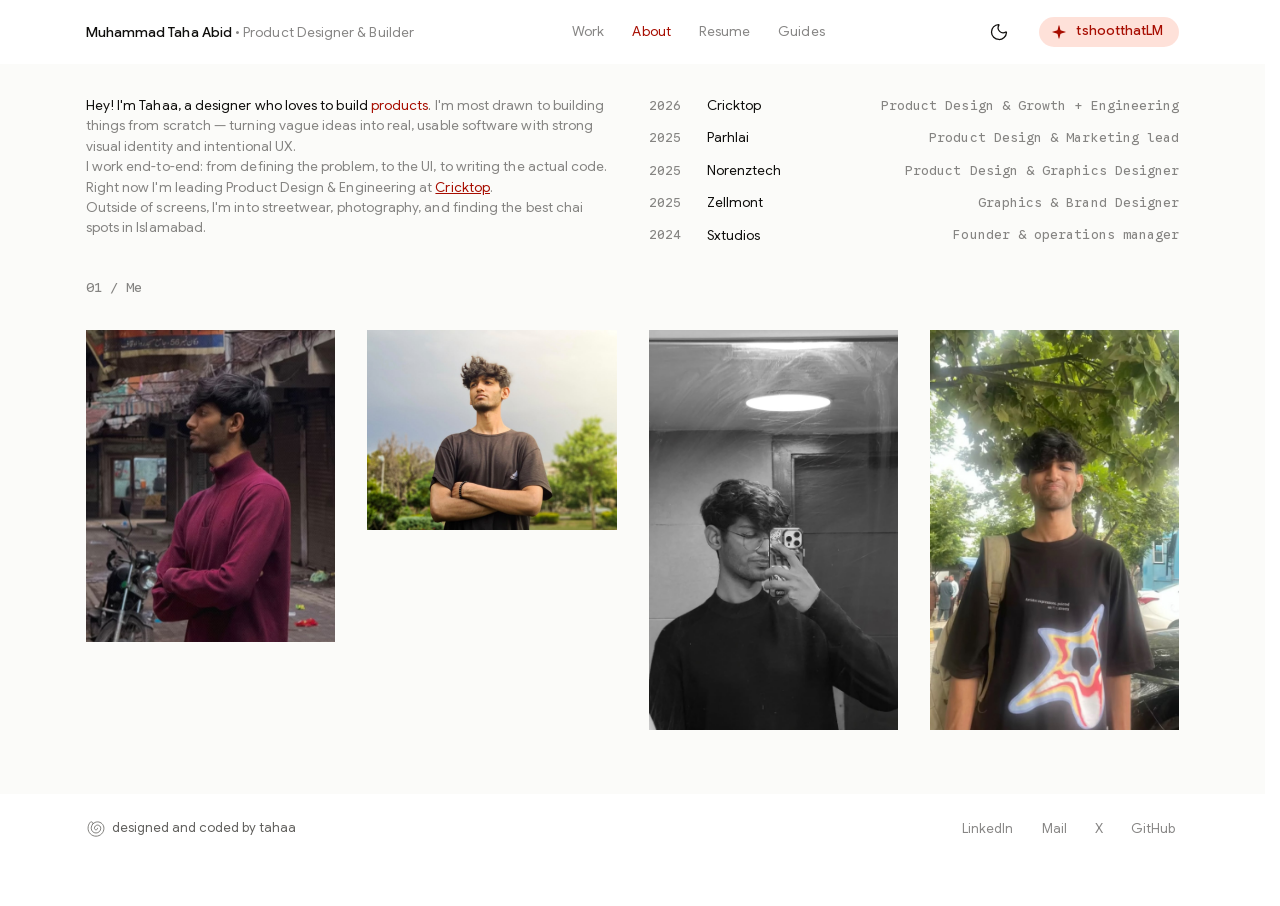
==== commit 4b90fdc2: "Add CrickTop case study, match responsive nav and typography across portfolio" ====
--- a/about.html
+++ b/about.html
@@ -175,14 +175,14 @@
             <p>
               I work end-to-end: from defining the problem, to the UI, to writing the actual code.
               Right now I'm leading Product Design &amp; Engineering at
-              <a href="https://play.google.com/store/apps/details?id=com.ddotrip.cricktop&amp;hl=en" target="_blank" rel="noopener" class="text-content-brand underline underline-offset-2 transition-colors duration-(--s-motion-duration-fast) ease-standard hover:text-(--s-color-content-brand-hover) motion-reduce:transition-none">Cricktop</a>.
+              <a href="cricktop.html" class="text-content-brand underline underline-offset-2 transition-colors duration-(--s-motion-duration-fast) ease-standard hover:text-(--s-color-content-brand-hover) motion-reduce:transition-none">Cricktop</a>.
             </p>
             <p>Outside of screens, I'm into streetwear, photography, and finding the best chai spots in Islamabad.</p>
           </div>
           <section aria-label="Experience" class="flex flex-col gap-3">
             <div class="flex items-center gap-2.5">
               <span class="w-12 shrink-0 font-mono text-body-sm text-content-tertiary">2026</span>
-              <a href="https://play.google.com/store/apps/details?id=com.ddotrip.cricktop&amp;hl=en" target="_blank" rel="noopener" class="w-32 shrink-0 text-body-md text-content-primary transition-colors duration-(--s-motion-duration-fast) ease-standard hover:text-content-brand motion-reduce:transition-none">Cricktop</a>
+              <a href="cricktop.html" class="w-32 shrink-0 text-body-md text-content-primary transition-colors duration-(--s-motion-duration-fast) ease-standard hover:text-content-brand motion-reduce:transition-none">Cricktop</a>
               <span class="flex-1 text-right font-mono text-body-sm text-content-tertiary">Product Design &amp; Growth + Engineering</span>
             </div>
 
--- a/styles/main.css
+++ b/styles/main.css
@@ -1 +1,209 @@
-@layer properties{@supports (((-webkit-hyphens:none)) and (not (margin-trim:inline))) or ((-moz-orient:inline) and (not (color:rgb(from red r g b)))){*,:before,:after,::backdrop{--tw-translate-x:0;--tw-translate-y:0;--tw-translate-z:0;--tw-scale-x:1;--tw-scale-y:1;--tw-scale-z:1;--tw-rotate-x:initial;--tw-rotate-y:initial;--tw-rotate-z:initial;--tw-skew-x:initial;--tw-skew-y:initial;--tw-space-y-reverse:0;--tw-border-style:solid;--tw-gradient-position:initial;--tw-gradient-from:#0000;--tw-gradient-via:#0000;--tw-gradient-to:#0000;--tw-gradient-stops:initial;--tw-gradient-via-stops:initial;--tw-gradient-from-position:0%;--tw-gradient-via-position:50%;--tw-gradient-to-position:100%;--tw-font-weight:initial;--tw-shadow:0 0 #0000;--tw-shadow-color:initial;--tw-shadow-alpha:100%;--tw-inset-shadow:0 0 #0000;--tw-inset-shadow-color:initial;--tw-inset-shadow-alpha:100%;--tw-ring-color:initial;--tw-ring-shadow:0 0 #0000;--tw-inset-ring-color:initial;--tw-inset-ring-shadow:0 0 #0000;--tw-ring-inset:initial;--tw-ring-offset-width:0px;--tw-ring-offset-color:#fff;--tw-ring-offset-shadow:0 0 #0000;--tw-outline-style:solid;--tw-duration:initial;--tw-ease:initial}}}@layer theme{:root,:host{--color-black:#000;--spacing:.25rem;--font-weight-normal:400;--font-weight-medium:500;--font-weight-semibold:600;--aspect-video:16 / 9;--default-transition-duration:.15s;--default-transition-timing-function:cubic-bezier(.4, 0, .2, 1);--default-font-family:var(--s-font-family-body);--default-mono-font-family:var(--s-font-family-code)}}@layer base{*,:after,:before,::backdrop{box-sizing:border-box;border:0 solid;margin:0;padding:0}::file-selector-button{box-sizing:border-box;border:0 solid;margin:0;padding:0}html,:host{-webkit-text-size-adjust:100%;tab-size:4;line-height:1.5;font-family:var(--default-font-family,ui-sans-serif, system-ui, sans-serif, "Apple Color Emoji", "Segoe UI Emoji", "Segoe UI Symbol", "Noto Color Emoji");font-feature-settings:var(--default-font-feature-settings,normal);font-variation-settings:var(--default-font-variation-settings,normal);-webkit-tap-highlight-color:transparent}hr{height:0;color:inherit;border-top-width:1px}abbr:where([title]){-webkit-text-decoration:underline dotted;text-decoration:underline dotted}h1,h2,h3,h4,h5,h6{font-size:inherit;font-weight:inherit}a{color:inherit;-webkit-text-decoration:inherit;-webkit-text-decoration:inherit;-webkit-text-decoration:inherit;-webkit-text-decoration:inherit;text-decoration:inherit}b,strong{font-weight:bolder}code,kbd,samp,pre{font-family:var(--default-mono-font-family,ui-monospace, SFMono-Regular, Menlo, Monaco, Consolas, "Liberation Mono", "Courier New", monospace);font-feature-settings:var(--default-mono-font-feature-settings,normal);font-variation-settings:var(--default-mono-font-variation-settings,normal);font-size:1em}small{font-size:80%}sub,sup{vertical-align:baseline;font-size:75%;line-height:0;position:relative}sub{bottom:-.25em}sup{top:-.5em}table{text-indent:0;border-color:inherit;border-collapse:collapse}:-moz-focusring{outline:auto}progress{vertical-align:baseline}summary{display:list-item}ol,ul,menu{list-style:none}img,svg,video,canvas,audio,iframe,embed,object{vertical-align:middle;display:block}img,video{max-width:100%;height:auto}button,input,select,optgroup,textarea{font:inherit;font-feature-settings:inherit;font-variation-settings:inherit;letter-spacing:inherit;color:inherit;opacity:1;background-color:#0000;border-radius:0}::file-selector-button{font:inherit;font-feature-settings:inherit;font-variation-settings:inherit;letter-spacing:inherit;color:inherit;opacity:1;background-color:#0000;border-radius:0}:where(select:is([multiple],[size])) optgroup{font-weight:bolder}:where(select:is([multiple],[size])) optgroup option{padding-inline-start:20px}::file-selector-button{margin-inline-end:4px}::placeholder{opacity:1}@supports (not ((-webkit-appearance:-apple-pay-button))) or (contain-intrinsic-size:1px){::placeholder{color:currentColor}@supports (color:color-mix(in lab, red, red)){::placeholder{color:color-mix(in oklab, currentcolor 50%, transparent)}}}textarea{resize:vertical}::-webkit-search-decoration{-webkit-appearance:none}::-webkit-date-and-time-value{min-height:1lh;text-align:inherit}::-webkit-datetime-edit{display:inline-flex}::-webkit-datetime-edit-fields-wrapper{padding:0}::-webkit-datetime-edit{padding-block:0}::-webkit-datetime-edit-year-field{padding-block:0}::-webkit-datetime-edit-month-field{padding-block:0}::-webkit-datetime-edit-day-field{padding-block:0}::-webkit-datetime-edit-hour-field{padding-block:0}::-webkit-datetime-edit-minute-field{padding-block:0}::-webkit-datetime-edit-second-field{padding-block:0}::-webkit-datetime-edit-millisecond-field{padding-block:0}::-webkit-datetime-edit-meridiem-field{padding-block:0}::-webkit-calendar-picker-indicator{line-height:1}:-moz-ui-invalid{box-shadow:none}button,input:where([type=button],[type=reset],[type=submit]){appearance:button}::file-selector-button{appearance:button}::-webkit-inner-spin-button{height:auto}::-webkit-outer-spin-button{height:auto}[hidden]:where(:not([hidden=until-found])){display:none!important}}@layer components;@layer utilities{.pointer-events-none{pointer-events:none}.invisible{visibility:hidden}.visible{visibility:visible}.sr-only{clip-path:inset(50%);white-space:nowrap;border-width:0;width:1px;height:1px;margin:-1px;padding:0;position:absolute;overflow:hidden}.absolute{position:absolute}.fixed{position:fixed}.relative{position:relative}.static{position:static}.inset-0{inset:0}.inset-y-0{inset-block:0}.-top-14{top:calc(var(--spacing) * -14)}.top-0{top:0}.top-full{top:100%}.right-0{right:0}.left-0{left:0}.left-1\/2{left:50%}.z-10{z-index:10}.z-30{z-index:30}.z-40{z-index:40}.z-50{z-index:50}.z-\[45\]{z-index:45}.z-\[55\]{z-index:55}.z-\[60\]{z-index:60}.z-\[2147483647\]{z-index:2147483647}.container{width:100%}@media (min-width:40rem){.container{max-width:40rem}}@media (min-width:48rem){.container{max-width:48rem}}@media (min-width:64rem){.container{max-width:64rem}}@media (min-width:64.0625rem){.container{max-width:64.0625rem}}@media (min-width:80rem){.container{max-width:80rem}}@media (min-width:96rem){.container{max-width:96rem}}.mx-auto{margin-inline:auto}.mt-2{margin-top:calc(var(--spacing) * 2)}.mr-1\.5{margin-right:calc(var(--spacing) * 1.5)}.mb-2{margin-bottom:calc(var(--spacing) * 2)}.ml-1{margin-left:var(--spacing)}.line-clamp-2{-webkit-line-clamp:2;-webkit-box-orient:vertical;display:-webkit-box;overflow:hidden}.block{display:block}.flex{display:flex}.grid{display:grid}.hidden{display:none}.inline{display:inline}.inline-block{display:inline-block}.inline-flex{display:inline-flex}.table{display:table}.aspect-video{aspect-ratio:var(--aspect-video)}.size-3{width:calc(var(--spacing) * 3);height:calc(var(--spacing) * 3)}.size-5{width:calc(var(--spacing) * 5);height:calc(var(--spacing) * 5)}.size-6{width:calc(var(--spacing) * 6);height:calc(var(--spacing) * 6)}.size-8{width:calc(var(--spacing) * 8);height:calc(var(--spacing) * 8)}.size-9{width:calc(var(--spacing) * 9);height:calc(var(--spacing) * 9)}.size-10{width:calc(var(--spacing) * 10);height:calc(var(--spacing) * 10)}.size-11{width:calc(var(--spacing) * 11);height:calc(var(--spacing) * 11)}.size-\[18px\]{width:18px;height:18px}.h-9{height:calc(var(--spacing) * 9)}.h-20{height:calc(var(--spacing) * 20)}.h-full{height:100%}.max-h-40{max-height:calc(var(--spacing) * 40)}.min-h-full{min-height:100%}.w-12{width:calc(var(--spacing) * 12)}.w-32{width:calc(var(--spacing) * 32)}.w-64{width:calc(var(--spacing) * 64)}.w-\[360px\]{width:360px}.w-full{width:100%}.max-w-\[360px\]{max-width:360px}.max-w-\[560px\]{max-width:560px}.max-w-\[720px\]{max-width:720px}.max-w-\[1376px\]{max-width:1376px}.max-w-\[calc\(100\%-15px\)\]{max-width:calc(100% - 15px)}.max-w-full{max-width:100%}.min-w-0{min-width:0}.flex-1{flex:1}.shrink{flex-shrink:1}.shrink-0{flex-shrink:0}.origin-bottom{transform-origin:bottom}.-translate-x-1\/2{--tw-translate-x:calc(calc(1 / 2 * 100%) * -1);translate:var(--tw-translate-x) var(--tw-translate-y)}.translate-x-0{--tw-translate-x:0;translate:var(--tw-translate-x) var(--tw-translate-y)}.translate-x-full{--tw-translate-x:100%;translate:var(--tw-translate-x) var(--tw-translate-y)}.scale-50{--tw-scale-x:50%;--tw-scale-y:50%;--tw-scale-z:50%;scale:var(--tw-scale-x) var(--tw-scale-y)}.scale-100{--tw-scale-x:100%;--tw-scale-y:100%;--tw-scale-z:100%;scale:var(--tw-scale-x) var(--tw-scale-y)}.-scale-x-100{--tw-scale-x:calc(100% * -1);scale:var(--tw-scale-x) var(--tw-scale-y)}.scale-x-100{--tw-scale-x:100%;scale:var(--tw-scale-x) var(--tw-scale-y)}.scale-\[1\.8\]{scale:1.8}.transform{transform:var(--tw-rotate-x,) var(--tw-rotate-y,) var(--tw-rotate-z,) var(--tw-skew-x,) var(--tw-skew-y,)}.animate-message-in{animation:message-in var(--s-motion-duration-fast) var(--s-motion-easing-standard)}.animate-quote-pill-in{animation:quote-pill-in var(--s-motion-duration-fast) var(--s-motion-easing-entrance)}.animate-theme-icon{animation:theme-icon-in var(--s-motion-duration-slow) var(--s-motion-easing-entrance)}.cursor-help{cursor:help}.cursor-pointer{cursor:pointer}.resize-none{resize:none}.scroll-mt-24{scroll-margin-top:calc(var(--spacing) * 24)}.list-decimal{list-style-type:decimal}.list-disc{list-style-type:disc}.flex-col{flex-direction:column}.flex-col-reverse{flex-direction:column-reverse}.items-center{align-items:center}.items-end{align-items:flex-end}.items-start{align-items:flex-start}.justify-between{justify-content:space-between}.justify-center{justify-content:center}.justify-end{justify-content:flex-end}.gap-0{gap:0}.gap-1{gap:var(--spacing)}.gap-1\.5{gap:calc(var(--spacing) * 1.5)}.gap-2{gap:calc(var(--spacing) * 2)}.gap-2\.5{gap:calc(var(--spacing) * 2.5)}.gap-3{gap:calc(var(--spacing) * 3)}.gap-4{gap:calc(var(--spacing) * 4)}.gap-5{gap:calc(var(--spacing) * 5)}.gap-8{gap:calc(var(--spacing) * 8)}.gap-10{gap:calc(var(--spacing) * 10)}.gap-\[3px\]{gap:3px}:where(.space-y-1>:not(:last-child)){--tw-space-y-reverse:0;margin-block-start:calc(var(--spacing) * var(--tw-space-y-reverse));margin-block-end:calc(var(--spacing) * calc(1 - var(--tw-space-y-reverse)))}:where(.space-y-2\.5>:not(:last-child)){--tw-space-y-reverse:0;margin-block-start:calc(calc(var(--spacing) * 2.5) * var(--tw-space-y-reverse));margin-block-end:calc(calc(var(--spacing) * 2.5) * calc(1 - var(--tw-space-y-reverse)))}.self-center{align-self:center}.overflow-hidden{overflow:hidden}.overflow-visible{overflow:visible}.overflow-x-auto{overflow-x:auto}.overflow-y-auto{overflow-y:auto}.rounded-7{border-radius:var(--s-radius-7)}.rounded-8{border-radius:var(--s-radius-8)}.rounded-9{border-radius:var(--s-radius-9)}.rounded-10{border-radius:var(--s-radius-10)}.rounded-\[18px\]{border-radius:18px}.rounded-\[28px\]{border-radius:28px}.rounded-full{border-radius:3.40282e38px}.border{border-style:var(--tw-border-style);border-width:1px}.border-t{border-top-style:var(--tw-border-style);border-top-width:1px}.border-b{border-bottom-style:var(--tw-border-style);border-bottom-width:1px}.border-l-2{border-left-style:var(--tw-border-style);border-left-width:2px}.border-\(--s-color-border-brand\){border-color:var(--s-color-border-brand)}.border-\(--s-color-border-primary\){border-color:var(--s-color-border-primary)}.border-\(--s-color-border-secondary\){border-color:var(--s-color-border-secondary)}.bg-\(--s-color-fill-brand\){background-color:var(--s-color-fill-brand)}.bg-\(--s-color-fill-brand-secondary\){background-color:var(--s-color-fill-brand-secondary)}.bg-\(--s-color-fill-critical\){background-color:var(--s-color-fill-critical)}.bg-\(--s-color-fill-inverse\){background-color:var(--s-color-fill-inverse)}.bg-\(--s-color-fill-secondary\){background-color:var(--s-color-fill-secondary)}.bg-\(--s-color-fill-success\){background-color:var(--s-color-fill-success)}.bg-\(--s-color-fill-tertiary\){background-color:var(--s-color-fill-tertiary)}.bg-\(--s-color-fill-warning\){background-color:var(--s-color-fill-warning)}.bg-black\/40{background-color:#0006}@supports (color:color-mix(in lab, red, red)){.bg-black\/40{background-color:color-mix(in oklab, var(--color-black) 40%, transparent)}}.bg-content-brand{background-color:var(--s-color-content-brand)}.bg-content-primary\/30{background-color:var(--s-color-content-primary)}@supports (color:color-mix(in lab, red, red)){.bg-content-primary\/30{background-color:color-mix(in oklab, var(--s-color-content-primary) 30%, transparent)}}.bg-current{background-color:currentColor}.bg-fill-primary-disabled{background-color:var(--s-color-fill-primary-disabled)}.bg-fill-primary-variant{background-color:var(--s-color-fill-primary-variant)}.bg-fill-secondary{background-color:var(--s-color-fill-secondary)}.bg-fill-secondary-variant{background-color:var(--s-color-fill-secondary-variant)}.bg-surface-brand{background-color:var(--s-color-surface-brand)}.bg-surface-elevated{background-color:var(--s-color-surface-elevated)}.bg-transparent{background-color:#0000}.bg-linear-to-b{--tw-gradient-position:to bottom}@supports (background-image:linear-gradient(in lab, red, red)){.bg-linear-to-b{--tw-gradient-position:to bottom in oklab}}.bg-linear-to-b{background-image:linear-gradient(var(--tw-gradient-stops))}.\[background-image\:linear-gradient\(var\(--s-color-fill-primary-disabled\)\,var\(--s-color-fill-primary-disabled\)\)\]{background-image:linear-gradient(var(--s-color-fill-primary-disabled),var(--s-color-fill-primary-disabled))}.from-\[\#c31800\]{--tw-gradient-from:#c31800;--tw-gradient-stops:var(--tw-gradient-via-stops,var(--tw-gradient-position), var(--tw-gradient-from) var(--tw-gradient-from-position), var(--tw-gradient-to) var(--tw-gradient-to-position))}.to-\[\#5d0b00\]{--tw-gradient-to:#5d0b00;--tw-gradient-stops:var(--tw-gradient-via-stops,var(--tw-gradient-position), var(--tw-gradient-from) var(--tw-gradient-from-position), var(--tw-gradient-to) var(--tw-gradient-to-position))}.object-cover{object-fit:cover}.p-0{padding:0}.p-3{padding:calc(var(--spacing) * 3)}.p-4{padding:calc(var(--spacing) * 4)}.p-5{padding:calc(var(--spacing) * 5)}.p-6{padding:calc(var(--spacing) * 6)}.p-8{padding:calc(var(--spacing) * 8)}.p-\[18px\]{padding:18px}.px-1{padding-inline:var(--spacing)}.px-3{padding-inline:calc(var(--spacing) * 3)}.px-4{padding-inline:calc(var(--spacing) * 4)}.px-5{padding-inline:calc(var(--spacing) * 5)}.px-12{padding-inline:calc(var(--spacing) * 12)}.py-1{padding-block:var(--spacing)}.py-2{padding-block:calc(var(--spacing) * 2)}.py-2\.5{padding-block:calc(var(--spacing) * 2.5)}.py-3{padding-block:calc(var(--spacing) * 3)}.py-5{padding-block:calc(var(--spacing) * 5)}.py-6{padding-block:calc(var(--spacing) * 6)}.pt-4{padding-top:calc(var(--spacing) * 4)}.pr-1{padding-right:var(--spacing)}.pr-3{padding-right:calc(var(--spacing) * 3)}.pr-4{padding-right:calc(var(--spacing) * 4)}.pr-11{padding-right:calc(var(--spacing) * 11)}.pl-2\.5{padding-left:calc(var(--spacing) * 2.5)}.pl-3{padding-left:calc(var(--spacing) * 3)}.pl-4{padding-left:calc(var(--spacing) * 4)}.pl-5{padding-left:calc(var(--spacing) * 5)}.text-center{text-align:center}.text-left{text-align:left}.text-right{text-align:right}.align-text-bottom{vertical-align:text-bottom}.align-top{vertical-align:top}.font-mono{font-family:var(--s-font-family-code)}.text-body-md{font-size:var(--s-font-size-body-md);line-height:var(--tw-leading,var(--s-line-height-body-md));letter-spacing:var(--tw-tracking,var(--s-letter-spacing-body-md))}.text-body-sm{font-size:var(--s-font-size-body-sm);line-height:var(--tw-leading,var(--s-line-height-body-sm));letter-spacing:var(--tw-tracking,var(--s-letter-spacing-body-sm))}.text-label-xs{font-size:var(--s-font-size-label-xs);line-height:var(--tw-leading,var(--s-line-height-label-xs));letter-spacing:var(--tw-tracking,var(--s-letter-spacing-label-xs))}.text-body-lg{font-size:var(--s-font-size-body-lg);line-height:var(--tw-leading,var(--s-line-height-body-lg))}.text-body-xl{font-size:var(--s-font-size-body-xl);line-height:var(--tw-leading,var(--s-line-height-body-xl))}.text-heading-lg{font-size:var(--s-font-size-heading-lg);line-height:var(--tw-leading,var(--s-line-height-heading-lg))}.text-hero-sm{font-size:32px;line-height:var(--tw-leading,40px)}.text-\(length\:--site-font-size-hero\){font-size:var(--site-font-size-hero)}.font-medium{--tw-font-weight:var(--font-weight-medium);font-weight:var(--font-weight-medium)}.font-normal{--tw-font-weight:var(--font-weight-normal);font-weight:var(--font-weight-normal)}.font-semibold{--tw-font-weight:var(--font-weight-semibold);font-weight:var(--font-weight-semibold)}.whitespace-nowrap{white-space:nowrap}.text-\(--s-color-content-brand\){color:var(--s-color-content-brand)}.text-\(--s-color-content-fixed-inverse\){color:var(--s-color-content-fixed-inverse)}.text-\(--s-color-content-primary\){color:var(--s-color-content-primary)}.text-\(--s-color-content-tertiary\){color:var(--s-color-content-tertiary)}.text-\(--s-color-fill-brand\){color:var(--s-color-fill-brand)}.text-content-brand{color:var(--s-color-content-brand)}.text-content-primary{color:var(--s-color-content-primary)}.text-content-secondary{color:var(--s-color-content-secondary)}.text-content-tertiary{color:var(--s-color-content-tertiary)}.italic{font-style:italic}.not-italic{font-style:normal}.underline{text-decoration-line:underline}.decoration-\(--s-color-border-primary\){-webkit-text-decoration-color:var(--s-color-border-primary);-webkit-text-decoration-color:var(--s-color-border-primary);-webkit-text-decoration-color:var(--s-color-border-primary);text-decoration-color:var(--s-color-border-primary)}.underline-offset-4{text-underline-offset:4px}.antialiased{-webkit-font-smoothing:antialiased;-moz-osx-font-smoothing:grayscale}.opacity-0{opacity:0}.opacity-50{opacity:.5}.opacity-55{opacity:.55}.opacity-70{opacity:.7}.opacity-90{opacity:.9}.opacity-100{opacity:1}.shadow-\(--s-elevation-md\){--tw-shadow:var(--s-elevation-md);box-shadow:var(--tw-inset-shadow), var(--tw-inset-ring-shadow), var(--tw-ring-offset-shadow), var(--tw-ring-shadow), var(--tw-shadow)}.ring{--tw-ring-shadow:var(--tw-ring-inset,) 0 0 0 calc(1px + var(--tw-ring-offset-width)) var(--tw-ring-color,currentcolor);box-shadow:var(--tw-inset-shadow), var(--tw-inset-ring-shadow), var(--tw-ring-offset-shadow), var(--tw-ring-shadow), var(--tw-shadow)}.outline{outline-style:var(--tw-outline-style);outline-width:1px}.transition{transition-property:color,background-color,border-color,outline-color,text-decoration-color,fill,stroke,--tw-gradient-from,--tw-gradient-via,--tw-gradient-to,opacity,box-shadow,transform,translate,scale,rotate,filter,-webkit-backdrop-filter,backdrop-filter,display,content-visibility,overlay,pointer-events;transition-timing-function:var(--tw-ease,var(--default-transition-timing-function));transition-duration:var(--tw-duration,var(--default-transition-duration))}.transition-\[scale\,opacity\]{transition-property:scale,opacity;transition-timing-function:var(--tw-ease,var(--default-transition-timing-function));transition-duration:var(--tw-duration,var(--default-transition-duration))}.transition-\[scale\]{transition-property:scale;transition-timing-function:var(--tw-ease,var(--default-transition-timing-function));transition-duration:var(--tw-duration,var(--default-transition-duration))}.transition-\[translate\,visibility\]{transition-property:translate,visibility;transition-timing-function:var(--tw-ease,var(--default-transition-timing-function));transition-duration:var(--tw-duration,var(--default-transition-duration))}.transition-colors{transition-property:color,background-color,border-color,outline-color,text-decoration-color,fill,stroke,--tw-gradient-from,--tw-gradient-via,--tw-gradient-to;transition-timing-function:var(--tw-ease,var(--default-transition-timing-function));transition-duration:var(--tw-duration,var(--default-transition-duration))}.transition-opacity{transition-property:opacity;transition-timing-function:var(--tw-ease,var(--default-transition-timing-function));transition-duration:var(--tw-duration,var(--default-transition-duration))}.duration-\(--s-motion-duration-base\){--tw-duration:var(--s-motion-duration-base);transition-duration:var(--s-motion-duration-base)}.duration-\(--s-motion-duration-fast\){--tw-duration:var(--s-motion-duration-fast);transition-duration:var(--s-motion-duration-fast)}.duration-\(--s-motion-duration-slow\){--tw-duration:var(--s-motion-duration-slow);transition-duration:var(--s-motion-duration-slow)}.ease-entrance{--tw-ease:var(--s-motion-easing-entrance);transition-timing-function:var(--s-motion-easing-entrance)}.ease-standard{--tw-ease:var(--s-motion-easing-standard);transition-timing-function:var(--s-motion-easing-standard)}.will-change-transform{will-change:transform}.outline-none{--tw-outline-style:none;outline-style:none}.\[animation-fill-mode\:backwards\]{animation-fill-mode:backwards}.\[view-transition-name\:cursor\]{view-transition-name:cursor}.group-focus-within\:opacity-100:is(:where(.group):focus-within *),.group-focus-within\/message\:opacity-100:is(:where(.group\/message):focus-within *){opacity:1}@media (hover:hover){.group-hover\:opacity-100:is(:where(.group):hover *),.group-hover\/message\:opacity-100:is(:where(.group\/message):hover *){opacity:1}}.marker\:text-content-tertiary ::marker{color:var(--s-color-content-tertiary)}.marker\:text-content-tertiary::marker{color:var(--s-color-content-tertiary)}.marker\:text-content-tertiary ::-webkit-details-marker{color:var(--s-color-content-tertiary)}.marker\:text-content-tertiary::-webkit-details-marker{color:var(--s-color-content-tertiary)}.placeholder\:text-\(--s-color-content-primary-disabled\)::placeholder{color:var(--s-color-content-primary-disabled)}@media (hover:hover){.hover\:border-\(--s-color-border-secondary-hover\):hover{border-color:var(--s-color-border-secondary-hover)}.hover\:bg-\(--s-color-fill-brand-hover\):hover{background-color:var(--s-color-fill-brand-hover)}.hover\:bg-\(--s-color-fill-brand-secondary-hover\):hover{background-color:var(--s-color-fill-brand-secondary-hover)}.hover\:bg-\(--s-color-fill-critical-hover\):hover{background-color:var(--s-color-fill-critical-hover)}.hover\:bg-\(--s-color-fill-inverse-hover\):hover{background-color:var(--s-color-fill-inverse-hover)}.hover\:bg-\(--s-color-fill-primary-variant-hover\):hover{background-color:var(--s-color-fill-primary-variant-hover)}.hover\:bg-\(--s-color-fill-secondary-hover\):hover{background-color:var(--s-color-fill-secondary-hover)}.hover\:bg-\(--s-color-fill-success-hover\):hover{background-color:var(--s-color-fill-success-hover)}.hover\:bg-\(--s-color-fill-tertiary-hover\):hover{background-color:var(--s-color-fill-tertiary-hover)}.hover\:bg-\(--s-color-fill-warning-hover\):hover{background-color:var(--s-color-fill-warning-hover)}.hover\:bg-black\/60:hover{background-color:#0009}@supports (color:color-mix(in lab, red, red)){.hover\:bg-black\/60:hover{background-color:color-mix(in oklab, var(--color-black) 60%, transparent)}}.hover\:bg-fill-secondary:hover{background-color:var(--s-color-fill-secondary)}.hover\:bg-transparent:hover{background-color:#0000}.hover\:text-\(--s-color-content-brand-hover\):hover{color:var(--s-color-content-brand-hover)}.hover\:text-\(--s-color-content-secondary\):hover{color:var(--s-color-content-secondary)}.hover\:text-content-brand:hover{color:var(--s-color-content-brand)}.hover\:text-content-primary:hover{color:var(--s-color-content-primary)}.hover\:text-content-secondary:hover{color:var(--s-color-content-secondary)}.hover\:opacity-70:hover{opacity:.7}}.active\:border-\(--s-color-border-secondary\):active{border-color:var(--s-color-border-secondary)}.active\:bg-\(--s-color-fill-brand-active\):active{background-color:var(--s-color-fill-brand-active)}.active\:bg-\(--s-color-fill-brand-secondary-active\):active{background-color:var(--s-color-fill-brand-secondary-active)}.active\:bg-\(--s-color-fill-critical-active\):active{background-color:var(--s-color-fill-critical-active)}.active\:bg-\(--s-color-fill-inverse-active\):active{background-color:var(--s-color-fill-inverse-active)}.active\:bg-\(--s-color-fill-primary-variant-active\):active{background-color:var(--s-color-fill-primary-variant-active)}.active\:bg-\(--s-color-fill-secondary-active\):active{background-color:var(--s-color-fill-secondary-active)}.active\:bg-\(--s-color-fill-success-active\):active{background-color:var(--s-color-fill-success-active)}.active\:bg-\(--s-color-fill-tertiary-active\):active{background-color:var(--s-color-fill-tertiary-active)}.active\:bg-\(--s-color-fill-warning-active\):active{background-color:var(--s-color-fill-warning-active)}.active\:text-\(--s-color-border-brand-active\):active{color:var(--s-color-border-brand-active)}.active\:text-\(--s-color-content-primary\):active{color:var(--s-color-content-primary)}.disabled\:cursor-not-allowed:disabled{cursor:not-allowed}.disabled\:border-\(--s-color-border-secondary-disabled\):disabled{border-color:var(--s-color-border-secondary-disabled)}.disabled\:bg-\(--s-color-fill-brand-disabled\):disabled{background-color:var(--s-color-fill-brand-disabled)}.disabled\:bg-\(--s-color-fill-brand-secondary\):disabled{background-color:var(--s-color-fill-brand-secondary)}.disabled\:bg-\(--s-color-fill-critical-disabled\):disabled{background-color:var(--s-color-fill-critical-disabled)}.disabled\:bg-\(--s-color-fill-inverse-disabled\):disabled{background-color:var(--s-color-fill-inverse-disabled)}.disabled\:bg-\(--s-color-fill-secondary-disabled\):disabled{background-color:var(--s-color-fill-secondary-disabled)}.disabled\:bg-\(--s-color-fill-success-disabled\):disabled{background-color:var(--s-color-fill-success-disabled)}.disabled\:bg-\(--s-color-fill-tertiary-disabled\):disabled{background-color:var(--s-color-fill-tertiary-disabled)}.disabled\:bg-\(--s-color-fill-warning-disabled\):disabled{background-color:var(--s-color-fill-warning-disabled)}.disabled\:bg-transparent:disabled{background-color:#0000}.disabled\:bg-none:disabled{background-image:none}.disabled\:text-\(--s-color-border-brand-disabled\):disabled{color:var(--s-color-border-brand-disabled)}.disabled\:text-\(--s-color-content-fixed-inverse-disabled\):disabled{color:var(--s-color-content-fixed-inverse-disabled)}.disabled\:text-\(--s-color-content-primary-disabled\):disabled{color:var(--s-color-content-primary-disabled)}.disabled\:text-\(--s-color-content-tertiary-disabled\):disabled{color:var(--s-color-content-tertiary-disabled)}:is(.\*\:data-\[slot\=icon\]\:size-3\.5>*)[data-slot=icon]{width:calc(var(--spacing) * 3.5);height:calc(var(--spacing) * 3.5)}:is(.\*\:data-\[slot\=icon\]\:size-4>*)[data-slot=icon]{width:calc(var(--spacing) * 4);height:calc(var(--spacing) * 4)}:is(.\*\:data-\[slot\=icon\]\:size-5>*)[data-slot=icon]{width:calc(var(--spacing) * 5);height:calc(var(--spacing) * 5)}:is(.\*\:data-\[slot\=icon\]\:size-6>*)[data-slot=icon]{width:calc(var(--spacing) * 6);height:calc(var(--spacing) * 6)}:is(.\*\:data-\[slot\=icon\]\:size-7>*)[data-slot=icon]{width:calc(var(--spacing) * 7);height:calc(var(--spacing) * 7)}:is(.\*\:data-\[slot\=icon\]\:size-8>*)[data-slot=icon]{width:calc(var(--spacing) * 8);height:calc(var(--spacing) * 8)}@media (prefers-reduced-motion:reduce){.motion-reduce\:animate-none{animation:none}.motion-reduce\:transition-none{transition-property:none}}@media not all and (min-width:767px){.max-\[767px\]\:opacity-100{opacity:1}}@media (min-width:40rem){.sm\:col-start-2{grid-column-start:2}.sm\:grid-cols-2{grid-template-columns:repeat(2,minmax(0,1fr))}}@media (min-width:48rem){.md\:flex{display:flex}.md\:hidden{display:none}.md\:w-\[600px\]{width:600px}.md\:grid-cols-2{grid-template-columns:repeat(2,minmax(0,1fr))}.md\:flex-row{flex-direction:row}.md\:justify-between{justify-content:space-between}.md\:gap-6{gap:calc(var(--spacing) * 6)}.md\:p-6{padding:calc(var(--spacing) * 6)}.md\:p-8{padding:calc(var(--spacing) * 8)}.md\:px-8{padding-inline:calc(var(--spacing) * 8)}.md\:text-hero-lg{font-size:48px;line-height:var(--tw-leading,56px)}}@media (min-width:64.0625rem){.desktop\:inline{display:inline}.desktop\:h-\[460px\]{height:460px}.desktop\:grid-cols-2{grid-template-columns:repeat(2,minmax(0,1fr))}.desktop\:justify-end{justify-content:flex-end}}@media (min-width:64rem){.lg\:p-8{padding:calc(var(--spacing) * 8)}}@media (min-width:64.0625rem){.desktop\:px-32{padding-inline:calc(var(--spacing) * 32)}}@media (min-width:80rem){.xl\:grid-cols-3{grid-template-columns:repeat(3,minmax(0,1fr))}.xl\:p-6{padding:calc(var(--spacing) * 6)}}.\[\&\>\[data-slot\=icon\]\]\:size-7>[data-slot=icon]{width:calc(var(--spacing) * 7);height:calc(var(--spacing) * 7)}.\[\&\>\[data-slot\=icon\]\]\:size-\[14px\]>[data-slot=icon]{width:14px;height:14px}}:root{--lightningcss-light:initial;--lightningcss-dark: ;color-scheme:light;--s-prim-neutral-10:#f7f7f4;--s-prim-neutral-20:#ecebe8;--s-prim-neutral-25:#e4e4e1;--s-prim-neutral-30:#dddcd9;--s-prim-neutral-35:#d4d3d0;--s-prim-neutral-40:#cbcac8;--s-prim-neutral-50:#b8b7b4;--s-prim-neutral-60:#605f5c;--s-prim-neutral-65:#4b4a48;--s-prim-neutral-70:#444441;--s-prim-neutral-75:#3b3a38;--s-prim-neutral-80:#32322f;--s-prim-neutral-85:#272624;--s-prim-neutral-90:#22221f;--s-prim-neutral-100:#181715;--s-prim-neutral-110:#0f0e0c;--s-prim-neutral-white:#fff;--s-prim-neutral-black:#000;--s-prim-brand-10:#ffebe4;--s-prim-brand-20:#ffcdc0;--s-prim-brand-30:#ffa48d;--s-prim-brand-40:#ff7559;--s-prim-brand-50:#f53606;--s-prim-brand-60:#c31800;--s-prim-brand-70:#a70d00;--s-prim-brand-80:#810300;--s-prim-brand-90:#5b0000;--s-prim-brand-100:#380000;--s-prim-brand-alt-10:#e4f6f4;--s-prim-brand-alt-20:#bfe8e2;--s-prim-brand-alt-30:#86d5cc;--s-prim-brand-alt-40:#3abbaf;--s-prim-brand-alt-50:#009a8d;--s-prim-brand-alt-60:#007f74;--s-prim-brand-alt-70:#006b62;--s-prim-brand-alt-80:#00524a;--s-prim-brand-alt-90:#003832;--s-prim-brand-alt-100:#00201c;--s-prim-error-10:#ffe9e8;--s-prim-error-20:#ffccca;--s-prim-error-30:#ffa1a0;--s-prim-error-40:#f75c64;--s-prim-error-50:#e42d45;--s-prim-error-60:#ba0b2f;--s-prim-error-70:#9c0325;--s-prim-error-80:#75061b;--s-prim-error-90:#4c0610;--s-prim-error-100:#280205;--s-prim-success-10:#e1f7e4;--s-prim-success-20:#beecc6;--s-prim-success-30:#8fd89e;--s-prim-success-40:#4db869;--s-prim-success-50:#009a44;--s-prim-success-60:#007f34;--s-prim-success-70:#006429;--s-prim-success-80:#004b1d;--s-prim-success-90:#023011;--s-prim-success-100:#011706;--s-prim-warning-10:#ffefd7;--s-prim-warning-20:#ffdcab;--s-prim-warning-30:#ffc16c;--s-prim-warning-40:#fcaa38;--s-prim-warning-50:#e19005;--s-prim-warning-60:#b46e00;--s-prim-warning-70:#8c5500;--s-prim-warning-80:#663d00;--s-prim-warning-90:#432600;--s-prim-warning-100:#231200;--s-prim-info-10:#e2f2ff;--s-prim-info-20:#c1e2ff;--s-prim-info-30:#8ccaff;--s-prim-info-40:#4ba3f7;--s-prim-info-50:#007cdf;--s-prim-info-60:#0062c6;--s-prim-info-70:#0051ad;--s-prim-info-80:#003c82;--s-prim-info-90:#002654;--s-prim-info-100:#00112d;--s-prim-spectrum-blue-10:#d8f6ff;--s-prim-spectrum-blue-20:#afe4ff;--s-prim-spectrum-blue-30:#83cbff;--s-prim-spectrum-blue-40:#58aefb;--s-prim-spectrum-blue-50:#2191e7;--s-prim-spectrum-blue-60:#0075c4;--s-prim-spectrum-blue-70:#005ea2;--s-prim-spectrum-blue-80:#00447c;--s-prim-spectrum-blue-90:#002f5d;--s-prim-spectrum-blue-100:#001b3d;--s-prim-spectrum-yellow-10:#fff5c8;--s-prim-spectrum-yellow-20:#ffe38d;--s-prim-spectrum-yellow-30:#f8d14f;--s-prim-spectrum-yellow-40:#e2b926;--s-prim-spectrum-yellow-50:#c09a00;--s-prim-spectrum-yellow-60:#9e7c00;--s-prim-spectrum-yellow-70:#7c5f00;--s-prim-spectrum-yellow-80:#5b4500;--s-prim-spectrum-yellow-90:#3f2e00;--s-prim-spectrum-yellow-100:#251900;--s-prim-spectrum-green-10:#d0ffdb;--s-prim-spectrum-green-20:#a6f3ba;--s-prim-spectrum-green-30:#70e093;--s-prim-spectrum-green-40:#47cf79;--s-prim-spectrum-green-50:#00b057;--s-prim-spectrum-green-60:#008d41;--s-prim-spectrum-green-70:#00702f;--s-prim-spectrum-green-80:#00531e;--s-prim-spectrum-green-90:#003b11;--s-prim-spectrum-green-100:#002405;--s-prim-neutral-10-opacity-8:#f7f7f414;--s-prim-neutral-20-opacity-8:#ecebe814;--s-prim-neutral-25-opacity-8:#e4e4e114;--s-prim-neutral-30-opacity-8:#dddcd914;--s-prim-neutral-35-opacity-8:#d4d3d014;--s-prim-neutral-40-opacity-8:#cbcac814;--s-prim-neutral-50-opacity-8:#b8b7b414;--s-prim-neutral-60-opacity-8:#605f5c14;--s-prim-neutral-65-opacity-8:#4b4a4814;--s-prim-neutral-70-opacity-8:#44444114;--s-prim-neutral-75-opacity-8:#3b3a3814;--s-prim-neutral-80-opacity-8:#32322f14;--s-prim-neutral-85-opacity-8:#27262414;--s-prim-neutral-90-opacity-8:#22221f14;--s-prim-neutral-100-opacity-8:#18171514;--s-prim-neutral-110-opacity-8:#0f0e0c14;--s-prim-neutral-white-opacity-8:#ffffff14;--s-prim-neutral-black-opacity-8:#00000014;--s-prim-brand-10-opacity-8:#ffebe414;--s-prim-brand-20-opacity-8:#ffcdc014;--s-prim-brand-30-opacity-8:#ffa48d14;--s-prim-brand-40-opacity-8:#ff755914;--s-prim-brand-50-opacity-8:#f5360614;--s-prim-brand-60-opacity-8:#c3180014;--s-prim-brand-70-opacity-8:#a70d0014;--s-prim-brand-80-opacity-8:#81030014;--s-prim-brand-90-opacity-8:#5b000014;--s-prim-brand-100-opacity-8:#38000014;--s-prim-brand-alt-10-opacity-8:#e4f6f414;--s-prim-brand-alt-20-opacity-8:#bfe8e214;--s-prim-brand-alt-30-opacity-8:#86d5cc14;--s-prim-brand-alt-40-opacity-8:#3abbaf14;--s-prim-brand-alt-50-opacity-8:#009a8d14;--s-prim-brand-alt-60-opacity-8:#007f7414;--s-prim-brand-alt-70-opacity-8:#006b6214;--s-prim-brand-alt-80-opacity-8:#00524a14;--s-prim-brand-alt-90-opacity-8:#00383214;--s-prim-brand-alt-100-opacity-8:#00201c14;--s-prim-error-10-opacity-8:#ffe9e814;--s-prim-error-20-opacity-8:#ffccca14;--s-prim-error-30-opacity-8:#ffa1a014;--s-prim-error-40-opacity-8:#f75c6414;--s-prim-error-50-opacity-8:#e42d4514;--s-prim-error-60-opacity-8:#ba0b2f14;--s-prim-error-70-opacity-8:#9c032514;--s-prim-error-80-opacity-8:#75061b14;--s-prim-error-90-opacity-8:#4c061014;--s-prim-error-100-opacity-8:#28020514;--s-prim-success-10-opacity-8:#e1f7e414;--s-prim-success-20-opacity-8:#beecc614;--s-prim-success-30-opacity-8:#8fd89e14;--s-prim-success-40-opacity-8:#4db86914;--s-prim-success-50-opacity-8:#009a4414;--s-prim-success-60-opacity-8:#007f3414;--s-prim-success-70-opacity-8:#00642914;--s-prim-success-80-opacity-8:#004b1d14;--s-prim-success-90-opacity-8:#02301114;--s-prim-success-100-opacity-8:#01170614;--s-prim-warning-10-opacity-8:#ffefd714;--s-prim-warning-20-opacity-8:#ffdcab14;--s-prim-warning-30-opacity-8:#ffc16c14;--s-prim-warning-40-opacity-8:#fcaa3814;--s-prim-warning-50-opacity-8:#e1900514;--s-prim-warning-60-opacity-8:#b46e0014;--s-prim-warning-70-opacity-8:#8c550014;--s-prim-warning-80-opacity-8:#663d0014;--s-prim-warning-90-opacity-8:#43260014;--s-prim-warning-100-opacity-8:#23120014;--s-prim-info-10-opacity-8:#e2f2ff14;--s-prim-info-20-opacity-8:#c1e2ff14;--s-prim-info-30-opacity-8:#8ccaff14;--s-prim-info-40-opacity-8:#4ba3f714;--s-prim-info-50-opacity-8:#007cdf14;--s-prim-info-60-opacity-8:#0062c614;--s-prim-info-70-opacity-8:#0051ad14;--s-prim-info-80-opacity-8:#003c8214;--s-prim-info-90-opacity-8:#00265414;--s-prim-info-100-opacity-8:#00112d14;--s-prim-spectrum-blue-10-opacity-8:#d8f6ff14;--s-prim-spectrum-blue-20-opacity-8:#afe4ff14;--s-prim-spectrum-blue-30-opacity-8:#83cbff14;--s-prim-spectrum-blue-40-opacity-8:#58aefb14;--s-prim-spectrum-blue-50-opacity-8:#2191e714;--s-prim-spectrum-blue-60-opacity-8:#0075c414;--s-prim-spectrum-blue-70-opacity-8:#005ea214;--s-prim-spectrum-blue-80-opacity-8:#00447c14;--s-prim-spectrum-blue-90-opacity-8:#002f5d14;--s-prim-spectrum-blue-100-opacity-8:#001b3d14;--s-prim-spectrum-yellow-10-opacity-8:#fff5c814;--s-prim-spectrum-yellow-20-opacity-8:#ffe38d14;--s-prim-spectrum-yellow-30-opacity-8:#f8d14f14;--s-prim-spectrum-yellow-40-opacity-8:#e2b92614;--s-prim-spectrum-yellow-50-opacity-8:#c09a0014;--s-prim-spectrum-yellow-60-opacity-8:#9e7c0014;--s-prim-spectrum-yellow-70-opacity-8:#7c5f0014;--s-prim-spectrum-yellow-80-opacity-8:#5b450014;--s-prim-spectrum-yellow-90-opacity-8:#3f2e0014;--s-prim-spectrum-yellow-100-opacity-8:#25190014;--s-prim-spectrum-green-10-opacity-8:#d0ffdb14;--s-prim-spectrum-green-20-opacity-8:#a6f3ba14;--s-prim-spectrum-green-30-opacity-8:#70e09314;--s-prim-spectrum-green-40-opacity-8:#47cf7914;--s-prim-spectrum-green-50-opacity-8:#00b05714;--s-prim-spectrum-green-60-opacity-8:#008d4114;--s-prim-spectrum-green-70-opacity-8:#00702f14;--s-prim-spectrum-green-80-opacity-8:#00531e14;--s-prim-spectrum-green-90-opacity-8:#003b1114;--s-prim-spectrum-green-100-opacity-8:#00240514;--s-prim-neutral-10-opacity-15:#f7f7f426;--s-prim-neutral-20-opacity-15:#ecebe826;--s-prim-neutral-25-opacity-15:#e4e4e126;--s-prim-neutral-30-opacity-15:#dddcd926;--s-prim-neutral-35-opacity-15:#d4d3d026;--s-prim-neutral-40-opacity-15:#cbcac826;--s-prim-neutral-50-opacity-15:#b8b7b426;--s-prim-neutral-60-opacity-15:#605f5c26;--s-prim-neutral-65-opacity-15:#4b4a4826;--s-prim-neutral-70-opacity-15:#44444126;--s-prim-neutral-75-opacity-15:#3b3a3826;--s-prim-neutral-80-opacity-15:#32322f26;--s-prim-neutral-85-opacity-15:#27262426;--s-prim-neutral-90-opacity-15:#22221f26;--s-prim-neutral-100-opacity-15:#18171526;--s-prim-neutral-110-opacity-15:#0f0e0c26;--s-prim-neutral-white-opacity-15:#ffffff26;--s-prim-neutral-black-opacity-15:#00000026;--s-prim-brand-10-opacity-15:#ffebe426;--s-prim-brand-20-opacity-15:#ffcdc026;--s-prim-brand-30-opacity-15:#ffa48d26;--s-prim-brand-40-opacity-15:#ff755926;--s-prim-brand-50-opacity-15:#f5360626;--s-prim-brand-60-opacity-15:#c3180026;--s-prim-brand-70-opacity-15:#a70d0026;--s-prim-brand-80-opacity-15:#81030026;--s-prim-brand-90-opacity-15:#5b000026;--s-prim-brand-100-opacity-15:#38000026;--s-prim-brand-alt-10-opacity-15:#e4f6f426;--s-prim-brand-alt-20-opacity-15:#bfe8e226;--s-prim-brand-alt-30-opacity-15:#86d5cc26;--s-prim-brand-alt-40-opacity-15:#3abbaf26;--s-prim-brand-alt-50-opacity-15:#009a8d26;--s-prim-brand-alt-60-opacity-15:#007f7426;--s-prim-brand-alt-70-opacity-15:#006b6226;--s-prim-brand-alt-80-opacity-15:#00524a26;--s-prim-brand-alt-90-opacity-15:#00383226;--s-prim-brand-alt-100-opacity-15:#00201c26;--s-prim-error-10-opacity-15:#ffe9e826;--s-prim-error-20-opacity-15:#ffccca26;--s-prim-error-30-opacity-15:#ffa1a026;--s-prim-error-40-opacity-15:#f75c6426;--s-prim-error-50-opacity-15:#e42d4526;--s-prim-error-60-opacity-15:#ba0b2f26;--s-prim-error-70-opacity-15:#9c032526;--s-prim-error-80-opacity-15:#75061b26;--s-prim-error-90-opacity-15:#4c061026;--s-prim-error-100-opacity-15:#28020526;--s-prim-success-10-opacity-15:#e1f7e426;--s-prim-success-20-opacity-15:#beecc626;--s-prim-success-30-opacity-15:#8fd89e26;--s-prim-success-40-opacity-15:#4db86926;--s-prim-success-50-opacity-15:#009a4426;--s-prim-success-60-opacity-15:#007f3426;--s-prim-success-70-opacity-15:#00642926;--s-prim-success-80-opacity-15:#004b1d26;--s-prim-success-90-opacity-15:#02301126;--s-prim-success-100-opacity-15:#01170626;--s-prim-warning-10-opacity-15:#ffefd726;--s-prim-warning-20-opacity-15:#ffdcab26;--s-prim-warning-30-opacity-15:#ffc16c26;--s-prim-warning-40-opacity-15:#fcaa3826;--s-prim-warning-50-opacity-15:#e1900526;--s-prim-warning-60-opacity-15:#b46e0026;--s-prim-warning-70-opacity-15:#8c550026;--s-prim-warning-80-opacity-15:#663d0026;--s-prim-warning-90-opacity-15:#43260026;--s-prim-warning-100-opacity-15:#23120026;--s-prim-info-10-opacity-15:#e2f2ff26;--s-prim-info-20-opacity-15:#c1e2ff26;--s-prim-info-30-opacity-15:#8ccaff26;--s-prim-info-40-opacity-15:#4ba3f726;--s-prim-info-50-opacity-15:#007cdf26;--s-prim-info-60-opacity-15:#0062c626;--s-prim-info-70-opacity-15:#0051ad26;--s-prim-info-80-opacity-15:#003c8226;--s-prim-info-90-opacity-15:#00265426;--s-prim-info-100-opacity-15:#00112d26;--s-prim-spectrum-blue-10-opacity-15:#d8f6ff26;--s-prim-spectrum-blue-20-opacity-15:#afe4ff26;--s-prim-spectrum-blue-30-opacity-15:#83cbff26;--s-prim-spectrum-blue-40-opacity-15:#58aefb26;--s-prim-spectrum-blue-50-opacity-15:#2191e726;--s-prim-spectrum-blue-60-opacity-15:#0075c426;--s-prim-spectrum-blue-70-opacity-15:#005ea226;--s-prim-spectrum-blue-80-opacity-15:#00447c26;--s-prim-spectrum-blue-90-opacity-15:#002f5d26;--s-prim-spectrum-blue-100-opacity-15:#001b3d26;--s-prim-spectrum-yellow-10-opacity-15:#fff5c826;--s-prim-spectrum-yellow-20-opacity-15:#ffe38d26;--s-prim-spectrum-yellow-30-opacity-15:#f8d14f26;--s-prim-spectrum-yellow-40-opacity-15:#e2b92626;--s-prim-spectrum-yellow-50-opacity-15:#c09a0026;--s-prim-spectrum-yellow-60-opacity-15:#9e7c0026;--s-prim-spectrum-yellow-70-opacity-15:#7c5f0026;--s-prim-spectrum-yellow-80-opacity-15:#5b450026;--s-prim-spectrum-yellow-90-opacity-15:#3f2e0026;--s-prim-spectrum-yellow-100-opacity-15:#25190026;--s-prim-spectrum-green-10-opacity-15:#d0ffdb26;--s-prim-spectrum-green-20-opacity-15:#a6f3ba26;--s-prim-spectrum-green-30-opacity-15:#70e09326;--s-prim-spectrum-green-40-opacity-15:#47cf7926;--s-prim-spectrum-green-50-opacity-15:#00b05726;--s-prim-spectrum-green-60-opacity-15:#008d4126;--s-prim-spectrum-green-70-opacity-15:#00702f26;--s-prim-spectrum-green-80-opacity-15:#00531e26;--s-prim-spectrum-green-90-opacity-15:#003b1126;--s-prim-spectrum-green-100-opacity-15:#00240526;--s-prim-neutral-10-opacity-30:#f7f7f44d;--s-prim-neutral-20-opacity-30:#ecebe84d;--s-prim-neutral-25-opacity-30:#e4e4e14d;--s-prim-neutral-30-opacity-30:#dddcd94d;--s-prim-neutral-35-opacity-30:#d4d3d04d;--s-prim-neutral-40-opacity-30:#cbcac84d;--s-prim-neutral-50-opacity-30:#b8b7b44d;--s-prim-neutral-60-opacity-30:#605f5c4d;--s-prim-neutral-65-opacity-30:#4b4a484d;--s-prim-neutral-70-opacity-30:#4444414d;--s-prim-neutral-75-opacity-30:#3b3a384d;--s-prim-neutral-80-opacity-30:#32322f4d;--s-prim-neutral-85-opacity-30:#2726244d;--s-prim-neutral-90-opacity-30:#22221f4d;--s-prim-neutral-100-opacity-30:#1817154d;--s-prim-neutral-110-opacity-30:#0f0e0c4d;--s-prim-neutral-white-opacity-30:#ffffff4d;--s-prim-neutral-black-opacity-30:#0000004d;--s-prim-brand-10-opacity-30:#ffebe44d;--s-prim-brand-20-opacity-30:#ffcdc04d;--s-prim-brand-30-opacity-30:#ffa48d4d;--s-prim-brand-40-opacity-30:#ff75594d;--s-prim-brand-50-opacity-30:#f536064d;--s-prim-brand-60-opacity-30:#c318004d;--s-prim-brand-70-opacity-30:#a70d004d;--s-prim-brand-80-opacity-30:#8103004d;--s-prim-brand-90-opacity-30:#5b00004d;--s-prim-brand-100-opacity-30:#3800004d;--s-prim-brand-alt-10-opacity-30:#e4f6f44d;--s-prim-brand-alt-20-opacity-30:#bfe8e24d;--s-prim-brand-alt-30-opacity-30:#86d5cc4d;--s-prim-brand-alt-40-opacity-30:#3abbaf4d;--s-prim-brand-alt-50-opacity-30:#009a8d4d;--s-prim-brand-alt-60-opacity-30:#007f744d;--s-prim-brand-alt-70-opacity-30:#006b624d;--s-prim-brand-alt-80-opacity-30:#00524a4d;--s-prim-brand-alt-90-opacity-30:#0038324d;--s-prim-brand-alt-100-opacity-30:#00201c4d;--s-prim-error-10-opacity-30:#ffe9e84d;--s-prim-error-20-opacity-30:#ffccca4d;--s-prim-error-30-opacity-30:#ffa1a04d;--s-prim-error-40-opacity-30:#f75c644d;--s-prim-error-50-opacity-30:#e42d454d;--s-prim-error-60-opacity-30:#ba0b2f4d;--s-prim-error-70-opacity-30:#9c03254d;--s-prim-error-80-opacity-30:#75061b4d;--s-prim-error-90-opacity-30:#4c06104d;--s-prim-error-100-opacity-30:#2802054d;--s-prim-success-10-opacity-30:#e1f7e44d;--s-prim-success-20-opacity-30:#beecc64d;--s-prim-success-30-opacity-30:#8fd89e4d;--s-prim-success-40-opacity-30:#4db8694d;--s-prim-success-50-opacity-30:#009a444d;--s-prim-success-60-opacity-30:#007f344d;--s-prim-success-70-opacity-30:#0064294d;--s-prim-success-80-opacity-30:#004b1d4d;--s-prim-success-90-opacity-30:#0230114d;--s-prim-success-100-opacity-30:#0117064d;--s-prim-warning-10-opacity-30:#ffefd74d;--s-prim-warning-20-opacity-30:#ffdcab4d;--s-prim-warning-30-opacity-30:#ffc16c4d;--s-prim-warning-40-opacity-30:#fcaa384d;--s-prim-warning-50-opacity-30:#e190054d;--s-prim-warning-60-opacity-30:#b46e004d;--s-prim-warning-70-opacity-30:#8c55004d;--s-prim-warning-80-opacity-30:#663d004d;--s-prim-warning-90-opacity-30:#4326004d;--s-prim-warning-100-opacity-30:#2312004d;--s-prim-info-10-opacity-30:#e2f2ff4d;--s-prim-info-20-opacity-30:#c1e2ff4d;--s-prim-info-30-opacity-30:#8ccaff4d;--s-prim-info-40-opacity-30:#4ba3f74d;--s-prim-info-50-opacity-30:#007cdf4d;--s-prim-info-60-opacity-30:#0062c64d;--s-prim-info-70-opacity-30:#0051ad4d;--s-prim-info-80-opacity-30:#003c824d;--s-prim-info-90-opacity-30:#0026544d;--s-prim-info-100-opacity-30:#00112d4d;--s-prim-spectrum-blue-10-opacity-30:#d8f6ff4d;--s-prim-spectrum-blue-20-opacity-30:#afe4ff4d;--s-prim-spectrum-blue-30-opacity-30:#83cbff4d;--s-prim-spectrum-blue-40-opacity-30:#58aefb4d;--s-prim-spectrum-blue-50-opacity-30:#2191e74d;--s-prim-spectrum-blue-60-opacity-30:#0075c44d;--s-prim-spectrum-blue-70-opacity-30:#005ea24d;--s-prim-spectrum-blue-80-opacity-30:#00447c4d;--s-prim-spectrum-blue-90-opacity-30:#002f5d4d;--s-prim-spectrum-blue-100-opacity-30:#001b3d4d;--s-prim-spectrum-yellow-10-opacity-30:#fff5c84d;--s-prim-spectrum-yellow-20-opacity-30:#ffe38d4d;--s-prim-spectrum-yellow-30-opacity-30:#f8d14f4d;--s-prim-spectrum-yellow-40-opacity-30:#e2b9264d;--s-prim-spectrum-yellow-50-opacity-30:#c09a004d;--s-prim-spectrum-yellow-60-opacity-30:#9e7c004d;--s-prim-spectrum-yellow-70-opacity-30:#7c5f004d;--s-prim-spectrum-yellow-80-opacity-30:#5b45004d;--s-prim-spectrum-yellow-90-opacity-30:#3f2e004d;--s-prim-spectrum-yellow-100-opacity-30:#2519004d;--s-prim-spectrum-green-10-opacity-30:#d0ffdb4d;--s-prim-spectrum-green-20-opacity-30:#a6f3ba4d;--s-prim-spectrum-green-30-opacity-30:#70e0934d;--s-prim-spectrum-green-40-opacity-30:#47cf794d;--s-prim-spectrum-green-50-opacity-30:#00b0574d;--s-prim-spectrum-green-60-opacity-30:#008d414d;--s-prim-spectrum-green-70-opacity-30:#00702f4d;--s-prim-spectrum-green-80-opacity-30:#00531e4d;--s-prim-spectrum-green-90-opacity-30:#003b114d;--s-prim-spectrum-green-100-opacity-30:#0024054d;--s-prim-neutral-10-opacity-50:#f7f7f480;--s-prim-neutral-20-opacity-50:#ecebe880;--s-prim-neutral-25-opacity-50:#e4e4e180;--s-prim-neutral-30-opacity-50:#dddcd980;--s-prim-neutral-35-opacity-50:#d4d3d080;--s-prim-neutral-40-opacity-50:#cbcac880;--s-prim-neutral-50-opacity-50:#b8b7b480;--s-prim-neutral-60-opacity-50:#605f5c80;--s-prim-neutral-65-opacity-50:#4b4a4880;--s-prim-neutral-70-opacity-50:#44444180;--s-prim-neutral-75-opacity-50:#3b3a3880;--s-prim-neutral-80-opacity-50:#32322f80;--s-prim-neutral-85-opacity-50:#27262480;--s-prim-neutral-90-opacity-50:#22221f80;--s-prim-neutral-100-opacity-50:#18171580;--s-prim-neutral-110-opacity-50:#0f0e0c80;--s-prim-neutral-white-opacity-50:#ffffff80;--s-prim-neutral-black-opacity-50:#00000080;--s-prim-brand-10-opacity-50:#ffebe480;--s-prim-brand-20-opacity-50:#ffcdc080;--s-prim-brand-30-opacity-50:#ffa48d80;--s-prim-brand-40-opacity-50:#ff755980;--s-prim-brand-50-opacity-50:#f5360680;--s-prim-brand-60-opacity-50:#c3180080;--s-prim-brand-70-opacity-50:#a70d0080;--s-prim-brand-80-opacity-50:#81030080;--s-prim-brand-90-opacity-50:#5b000080;--s-prim-brand-100-opacity-50:#38000080;--s-prim-brand-alt-10-opacity-50:#e4f6f480;--s-prim-brand-alt-20-opacity-50:#bfe8e280;--s-prim-brand-alt-30-opacity-50:#86d5cc80;--s-prim-brand-alt-40-opacity-50:#3abbaf80;--s-prim-brand-alt-50-opacity-50:#009a8d80;--s-prim-brand-alt-60-opacity-50:#007f7480;--s-prim-brand-alt-70-opacity-50:#006b6280;--s-prim-brand-alt-80-opacity-50:#00524a80;--s-prim-brand-alt-90-opacity-50:#00383280;--s-prim-brand-alt-100-opacity-50:#00201c80;--s-prim-error-10-opacity-50:#ffe9e880;--s-prim-error-20-opacity-50:#ffccca80;--s-prim-error-30-opacity-50:#ffa1a080;--s-prim-error-40-opacity-50:#f75c6480;--s-prim-error-50-opacity-50:#e42d4580;--s-prim-error-60-opacity-50:#ba0b2f80;--s-prim-error-70-opacity-50:#9c032580;--s-prim-error-80-opacity-50:#75061b80;--s-prim-error-90-opacity-50:#4c061080;--s-prim-error-100-opacity-50:#28020580;--s-prim-success-10-opacity-50:#e1f7e480;--s-prim-success-20-opacity-50:#beecc680;--s-prim-success-30-opacity-50:#8fd89e80;--s-prim-success-40-opacity-50:#4db86980;--s-prim-success-50-opacity-50:#009a4480;--s-prim-success-60-opacity-50:#007f3480;--s-prim-success-70-opacity-50:#00642980;--s-prim-success-80-opacity-50:#004b1d80;--s-prim-success-90-opacity-50:#02301180;--s-prim-success-100-opacity-50:#01170680;--s-prim-warning-10-opacity-50:#ffefd780;--s-prim-warning-20-opacity-50:#ffdcab80;--s-prim-warning-30-opacity-50:#ffc16c80;--s-prim-warning-40-opacity-50:#fcaa3880;--s-prim-warning-50-opacity-50:#e1900580;--s-prim-warning-60-opacity-50:#b46e0080;--s-prim-warning-70-opacity-50:#8c550080;--s-prim-warning-80-opacity-50:#663d0080;--s-prim-warning-90-opacity-50:#43260080;--s-prim-warning-100-opacity-50:#23120080;--s-prim-info-10-opacity-50:#e2f2ff80;--s-prim-info-20-opacity-50:#c1e2ff80;--s-prim-info-30-opacity-50:#8ccaff80;--s-prim-info-40-opacity-50:#4ba3f780;--s-prim-info-50-opacity-50:#007cdf80;--s-prim-info-60-opacity-50:#0062c680;--s-prim-info-70-opacity-50:#0051ad80;--s-prim-info-80-opacity-50:#003c8280;--s-prim-info-90-opacity-50:#00265480;--s-prim-info-100-opacity-50:#00112d80;--s-prim-spectrum-blue-10-opacity-50:#d8f6ff80;--s-prim-spectrum-blue-20-opacity-50:#afe4ff80;--s-prim-spectrum-blue-30-opacity-50:#83cbff80;--s-prim-spectrum-blue-40-opacity-50:#58aefb80;--s-prim-spectrum-blue-50-opacity-50:#2191e780;--s-prim-spectrum-blue-60-opacity-50:#0075c480;--s-prim-spectrum-blue-70-opacity-50:#005ea280;--s-prim-spectrum-blue-80-opacity-50:#00447c80;--s-prim-spectrum-blue-90-opacity-50:#002f5d80;--s-prim-spectrum-blue-100-opacity-50:#001b3d80;--s-prim-spectrum-yellow-10-opacity-50:#fff5c880;--s-prim-spectrum-yellow-20-opacity-50:#ffe38d80;--s-prim-spectrum-yellow-30-opacity-50:#f8d14f80;--s-prim-spectrum-yellow-40-opacity-50:#e2b92680;--s-prim-spectrum-yellow-50-opacity-50:#c09a0080;--s-prim-spectrum-yellow-60-opacity-50:#9e7c0080;--s-prim-spectrum-yellow-70-opacity-50:#7c5f0080;--s-prim-spectrum-yellow-80-opacity-50:#5b450080;--s-prim-spectrum-yellow-90-opacity-50:#3f2e0080;--s-prim-spectrum-yellow-100-opacity-50:#25190080;--s-prim-spectrum-green-10-opacity-50:#d0ffdb80;--s-prim-spectrum-green-20-opacity-50:#a6f3ba80;--s-prim-spectrum-green-30-opacity-50:#70e09380;--s-prim-spectrum-green-40-opacity-50:#47cf7980;--s-prim-spectrum-green-50-opacity-50:#00b05780;--s-prim-spectrum-green-60-opacity-50:#008d4180;--s-prim-spectrum-green-70-opacity-50:#00702f80;--s-prim-spectrum-green-80-opacity-50:#00531e80;--s-prim-spectrum-green-90-opacity-50:#003b1180;--s-prim-spectrum-green-100-opacity-50:#00240580;--s-number-0:0px;--s-number-05:.5px;--s-number-1:1px;--s-number-105:1.5px;--s-number-2:2px;--s-number-205:2.5px;--s-number-4:4px;--s-number-6:6px;--s-number-8:8px;--s-number-10:10px;--s-number-12:12px;--s-number-14:14px;--s-number-16:16px;--s-number-18:18px;--s-number-20:20px;--s-number-24:24px;--s-number-28:28px;--s-number-32:32px;--s-number-36:36px;--s-number-40:40px;--s-number-48:48px;--s-number-56:56px;--s-number-64:64px;--s-number-72:72px;--s-number-80:80px;--s-number-96:96px;--s-number-120:120px;--s-number-1000:1000px;--s-spacing-1:4px;--s-spacing-2:6px;--s-spacing-3:8px;--s-spacing-4:12px;--s-spacing-5:16px;--s-spacing-6:20px;--s-spacing-7:24px;--s-spacing-8:28px;--s-spacing-9:32px;--s-spacing-10:36px;--s-spacing-11:40px;--s-spacing-12:48px;--s-spacing-13:56px;--s-spacing-14:64px;--s-spacing-15:72px;--s-spacing-16:80px;--s-spacing-17:96px;--s-spacing-18:120px;--s-radius-1:2px;--s-radius-2:4px;--s-radius-3:6px;--s-radius-4:8px;--s-radius-5:10px;--s-radius-6:12px;--s-radius-7:14px;--s-radius-8:16px;--s-radius-9:18px;--s-radius-10:20px;--s-radius-11:24px;--s-radius-12:32px;--s-radius-13:40px;--s-radius-14:56px;--s-radius-full:1000px;--s-stroke-width-1:.5px;--s-stroke-width-2:1px;--s-stroke-width-3:1.5px;--s-stroke-width-4:2px;--s-stroke-width-5:2.5px;--s-stroke-width-6:4px;--s-focus-ring-width:2px;--s-focus-ring-offset:2px;--s-size-target-min:44px;--s-size-target-comfortable:48px;--s-icon-size-sm:16px;--s-icon-size-md:20px;--s-icon-size-lg:24px;--s-icon-size-xl:32px;--s-icon-stroke:2px;--s-layer-base:0;--s-layer-dropdown:1000;--s-layer-sticky:1100;--s-layer-overlay:1200;--s-layer-modal:1300;--s-layer-popover:1400;--s-layer-toast:1500;--s-layer-tooltip:1600;--s-drag-opacity:.5;--s-breakpoint-sm:480px;--s-breakpoint-md:768px;--s-breakpoint-lg:1024px;--s-breakpoint-xl:1280px;--s-container-sm:640px;--s-container-md:768px;--s-container-lg:1024px;--s-container-xl:1280px;--s-container-gutter:24px;--s-container-measure:65ch;--s-font-family-display:Google Sans Flex;--s-font-family-heading:Google Sans Flex;--s-font-family-body:Google Sans Flex;--s-font-family-label:Google Sans Flex;--s-font-family-code:Google Sans Code;--s-font-family-pixel:Bitcount;--s-font-family-pixel-alt:Pixelify Sans;--s-font-weight-regular:400;--s-font-weight-medium:500;--s-font-weight-semibold:600;--s-font-weight-bold:700;--s-font-weight-extrabold:800;--s-font-style-regular:Regular;--s-font-style-medium:Medium;--s-font-style-semibold:SemiBold;--s-font-style-bold:Bold;--s-font-style-extrabold:ExtraBold;--s-font-size-display-md:clamp(36px, calc(36px + (72 - 36) * (100vw - 360px) / 880), 72px);--s-font-size-display-sm:clamp(32px, calc(32px + (60 - 32) * (100vw - 360px) / 880), 60px);--s-font-size-display-xs:clamp(28px, calc(28px + (48 - 28) * (100vw - 360px) / 880), 48px);--s-font-size-heading-2xl:clamp(28px, calc(28px + (40 - 28) * (100vw - 360px) / 880), 40px);--s-font-size-heading-xl:clamp(26px, calc(26px + (36 - 26) * (100vw - 360px) / 880), 36px);--s-font-size-heading-lg:clamp(24px, calc(24px + (32 - 24) * (100vw - 360px) / 880), 32px);--s-font-size-heading-md:clamp(22px, calc(22px + (28 - 22) * (100vw - 360px) / 880), 28px);--s-font-size-heading-sm:clamp(20px, calc(20px + (24 - 20) * (100vw - 360px) / 880), 24px);--s-font-size-heading-xs:clamp(18px, calc(18px + (20 - 18) * (100vw - 360px) / 880), 20px);--s-font-size-body-xl:20px;--s-font-size-body-lg:18px;--s-font-size-body-md:16px;--s-font-size-body-sm:14px;--s-font-size-body-xs:12px;--s-font-size-label-2xl:20px;--s-font-size-label-xl:18px;--s-font-size-label-lg:16px;--s-font-size-label-md:14px;--s-font-size-label-sm:12px;--s-font-size-label-xs:11px;--s-line-height-display-md:1.167;--s-line-height-display-sm:1.2;--s-line-height-display-xs:1.167;--s-line-height-heading-2xl:1.2;--s-line-height-heading-xl:1.222;--s-line-height-heading-lg:1.25;--s-line-height-heading-md:1.286;--s-line-height-heading-sm:1.333;--s-line-height-heading-xs:1.2;--s-line-height-body-xl:1.4;--s-line-height-body-lg:1.556;--s-line-height-body-md:1.5;--s-line-height-body-sm:1.429;--s-line-height-body-xs:1.333;--s-line-height-label-2xl:1.2;--s-line-height-label-xl:1.333;--s-line-height-label-lg:1.25;--s-line-height-label-md:1.429;--s-line-height-label-sm:1.333;--s-line-height-label-xs:1.455;--s-letter-spacing-display-md:-.02em;--s-letter-spacing-display-sm:-.015em;--s-letter-spacing-display-xs:0em;--s-letter-spacing-heading-2xl:0em;--s-letter-spacing-heading-xl:0em;--s-letter-spacing-heading-lg:0em;--s-letter-spacing-heading-md:0em;--s-letter-spacing-heading-sm:.005em;--s-letter-spacing-heading-xs:.005em;--s-letter-spacing-body-xl:0em;--s-letter-spacing-body-lg:0em;--s-letter-spacing-body-md:.005em;--s-letter-spacing-body-sm:.005em;--s-letter-spacing-body-xs:.005em;--s-letter-spacing-label-2xl:.01em;--s-letter-spacing-label-xl:.01em;--s-letter-spacing-label-lg:.01em;--s-letter-spacing-label-md:.01em;--s-letter-spacing-label-sm:.01em;--s-letter-spacing-label-xs:.015em;--s-default-weight-display:bold;--s-default-weight-heading:semibold;--s-default-weight-body:regular;--s-default-weight-label:medium;--s-motion-spring-effects-fast:linear(0, .024, .0822, .1593, .2446, .3313, .4151, .4932, .5644, .628, .6842, .7333, .7756, .812, .843, .8693, .8915, .9101, .9257, .9387, .9496, .9585, .966, .9721, .9772, .9814, .9848, .9876, .9899, .9918, .9933, .9946, .9956, .9964, .9971, .9977, .9981, .9985, .9988, 1);--s-motion-spring-effects-fast-ms:.12s;--s-motion-spring-effects-default:linear(0, .024, .0822, .1593, .2446, .3313, .4151, .4932, .5644, .628, .6842, .7333, .7756, .812, .843, .8693, .8915, .9101, .9257, .9387, .9496, .9585, .966, .9721, .9772, .9814, .9848, .9876, .9899, .9918, .9933, .9946, .9956, .9964, .9971, .9977, .9981, .9985, .9988, 1);--s-motion-spring-effects-default-ms:.18s;--s-motion-spring-effects-slow:linear(0, .024, .0822, .1593, .2446, .3313, .4151, .4932, .5644, .628, .6842, .7333, .7756, .812, .843, .8693, .8915, .9101, .9257, .9387, .9496, .9585, .966, .9721, .9772, .9814, .9848, .9876, .9899, .9918, .9933, .9946, .9956, .9964, .9971, .9977, .9981, .9985, .9988, 1);--s-motion-spring-effects-slow-ms:.28s;--s-motion-spring-spatial-fast:linear(0, .018, .064, .1281, .2028, .2822, .3624, .4403, .5141, .5823, .6444, .7001, .7493, .7924, .8297, .8616, .8888, .9116, .9306, .9463, .9592, .9696, .9779, .9845, .9896, .9936, .9966, .9988, 1.0004, 1.0016, 1.0023, 1.0027, 1.0029, 1.003, 1.0029, 1.0028, 1.0026, 1.0023, 1.0021, 1);--s-motion-spring-spatial-fast-ms:.19s;--s-motion-spring-spatial-default:linear(0, .0207, .0736, .1469, .2318, .3214, .4108, .4967, .5766, .6492, .7139, .7705, .8192, .8605, .8949, .9231, .946, .9641, .9782, .989, .997, 1.0027, 1.0066, 1.0091, 1.0105, 1.0111, 1.011, 1.0106, 1.0098, 1.0089, 1.0079, 1.0069, 1.006, 1.0051, 1.0042, 1.0035, 1.0028, 1.0022, 1.0017, 1);--s-motion-spring-spatial-default-ms:.34s;--s-motion-spring-spatial-slow:linear(0, .0229, .0812, .1618, .2547, .352, .4484, .5398, .6239, .6991, .7649, .8213, .8685, .9074, .9387, .9632, .9821, .9961, 1.0061, 1.0128, 1.017, 1.0192, 1.0199, 1.0196, 1.0185, 1.0169, 1.0151, 1.0131, 1.0112, 1.0094, 1.0077, 1.0061, 1.0048, 1.0037, 1.0027, 1.0019, 1.0013, 1.0008, 1.0004, 1);--s-motion-spring-spatial-slow-ms:.48s;--s-motion-spring-expressive:linear(0, .0361, .1273, .2508, .3887, .5271, .6565, .7708, .8666, .9429, 1.0004, 1.0407, 1.0662, 1.0796, 1.0835, 1.0806, 1.073, 1.0628, 1.0513, 1.0397, 1.0289, 1.0193, 1.0113, 1.0049, 1, .9966, .9945, .9934, .993, .9933, .9939, .9947, .9957, .9967, .9976, .9984, .9991, .9996, 1, 1);--s-motion-spring-expressive-ms:.52s;--s-motion-scale-spatial:1;--s-motion-duration-instant:0s;--s-motion-duration-fast:.15s;--s-motion-duration-base:.25s;--s-motion-duration-slow:.42s;--s-motion-duration-slower:.72s;--s-motion-duration-ambient:1.5s;--s-motion-easing-entrance:cubic-bezier(.34, 1.56, .64, 1);--s-motion-easing-exit:cubic-bezier(.4, 0, 1, 1);--s-motion-easing-standard:cubic-bezier(.4, 0, .2, 1);--s-motion-easing-linear:linear;--s-color-background:var(--s-prim-neutral-white);--s-color-surface-primary:var(--s-prim-neutral-10);--s-color-surface-primary-variant:var(--s-prim-neutral-white);--s-color-surface-secondary:var(--s-prim-neutral-20);--s-color-surface-secondary-variant:var(--s-prim-neutral-10);--s-color-surface-tertiary:var(--s-prim-neutral-30);--s-color-surface-tertiary-variant:var(--s-prim-neutral-20);--s-color-surface-inverse:var(--s-prim-neutral-110);--s-color-surface-elevated:var(--s-prim-neutral-white);--s-color-surface-overlay:var(--s-prim-neutral-white);--s-color-surface-fixed:var(--s-prim-neutral-white);--s-color-surface-brand:var(--s-prim-brand-10);--s-color-surface-critical:var(--s-prim-error-10);--s-color-surface-success:var(--s-prim-success-10);--s-color-surface-warning:var(--s-prim-warning-10);--s-color-surface-info:var(--s-prim-info-10);--s-color-surface-brand-flat:var(--s-prim-brand-10);--s-color-surface-critical-flat:var(--s-prim-error-10);--s-color-surface-success-flat:var(--s-prim-success-10);--s-color-surface-warning-flat:var(--s-prim-warning-10);--s-color-surface-info-flat:var(--s-prim-info-10);--s-color-surface-skeleton:var(--s-prim-neutral-20);--s-color-surface-skeleton-highlight:var(--s-prim-neutral-10);--s-color-fill-primary:var(--s-prim-neutral-10);--s-color-fill-primary-hover:var(--s-prim-neutral-20);--s-color-fill-primary-active:var(--s-prim-neutral-30);--s-color-fill-primary-disabled:var(--s-prim-neutral-10-opacity-50);--s-color-fill-primary-variant:var(--s-prim-neutral-white);--s-color-fill-primary-variant-hover:var(--s-prim-neutral-10);--s-color-fill-primary-variant-active:var(--s-prim-neutral-20);--s-color-fill-primary-variant-disabled:var(--s-prim-neutral-white-opacity-50);--s-color-fill-secondary:var(--s-prim-neutral-20);--s-color-fill-secondary-hover:var(--s-prim-neutral-30);--s-color-fill-secondary-active:var(--s-prim-neutral-40);--s-color-fill-secondary-disabled:var(--s-prim-neutral-20-opacity-50);--s-color-fill-secondary-variant:var(--s-prim-neutral-10);--s-color-fill-secondary-variant-hover:var(--s-prim-neutral-20);--s-color-fill-secondary-variant-active:var(--s-prim-neutral-30);--s-color-fill-secondary-variant-disabled:var(--s-prim-neutral-10-opacity-50);--s-color-fill-tertiary:var(--s-prim-neutral-30);--s-color-fill-tertiary-hover:var(--s-prim-neutral-40);--s-color-fill-tertiary-active:var(--s-prim-neutral-50);--s-color-fill-tertiary-disabled:var(--s-prim-neutral-30-opacity-50);--s-color-fill-tertiary-variant:var(--s-prim-neutral-20);--s-color-fill-tertiary-variant-hover:var(--s-prim-neutral-30);--s-color-fill-tertiary-variant-active:var(--s-prim-neutral-40);--s-color-fill-tertiary-variant-disabled:var(--s-prim-neutral-20-opacity-50);--s-color-fill-inverse:var(--s-prim-neutral-110);--s-color-fill-inverse-hover:var(--s-prim-neutral-100);--s-color-fill-inverse-active:var(--s-prim-neutral-90);--s-color-fill-inverse-disabled:var(--s-prim-neutral-110-opacity-50);--s-color-fill-elevated:var(--s-prim-neutral-white);--s-color-fill-elevated-hover:var(--s-prim-neutral-10);--s-color-fill-elevated-active:var(--s-prim-neutral-20);--s-color-fill-elevated-disabled:var(--s-prim-neutral-white-opacity-50);--s-color-fill-fixed:var(--s-prim-neutral-white);--s-color-fill-fixed-disabled:var(--s-prim-neutral-white-opacity-50);--s-color-fill-brand:var(--s-prim-brand-60);--s-color-fill-brand-hover:var(--s-prim-brand-70);--s-color-fill-brand-active:var(--s-prim-brand-80);--s-color-fill-brand-disabled:var(--s-prim-brand-60-opacity-50);--s-color-fill-brand-secondary:var(--s-prim-brand-50-opacity-15);--s-color-fill-brand-secondary-hover:var(--s-prim-brand-50-opacity-30);--s-color-fill-brand-secondary-active:var(--s-prim-brand-60-opacity-30);--s-color-fill-brand-secondary-disabled:var(--s-prim-brand-50-opacity-8);--s-color-fill-success:var(--s-prim-success-60);--s-color-fill-success-hover:var(--s-prim-success-70);--s-color-fill-success-active:var(--s-prim-success-80);--s-color-fill-success-disabled:var(--s-prim-success-60-opacity-50);--s-color-fill-warning:var(--s-prim-warning-50);--s-color-fill-warning-hover:var(--s-prim-warning-60);--s-color-fill-warning-active:var(--s-prim-warning-70);--s-color-fill-warning-disabled:var(--s-prim-warning-50-opacity-50);--s-color-fill-critical:var(--s-prim-error-60);--s-color-fill-critical-hover:var(--s-prim-error-70);--s-color-fill-critical-active:var(--s-prim-error-80);--s-color-fill-critical-disabled:var(--s-prim-error-60-opacity-50);--s-color-fill-info:var(--s-prim-info-60);--s-color-fill-info-hover:var(--s-prim-info-70);--s-color-fill-info-active:var(--s-prim-info-80);--s-color-fill-info-disabled:var(--s-prim-info-60-opacity-50);--s-color-fill-success-secondary:var(--s-prim-success-50-opacity-15);--s-color-fill-success-secondary-hover:var(--s-prim-success-50-opacity-30);--s-color-fill-success-secondary-active:var(--s-prim-success-60-opacity-30);--s-color-fill-success-secondary-disabled:var(--s-prim-success-50-opacity-8);--s-color-fill-warning-secondary:var(--s-prim-warning-50-opacity-15);--s-color-fill-warning-secondary-hover:var(--s-prim-warning-50-opacity-30);--s-color-fill-warning-secondary-active:var(--s-prim-warning-60-opacity-30);--s-color-fill-warning-secondary-disabled:var(--s-prim-warning-50-opacity-8);--s-color-fill-critical-secondary:var(--s-prim-error-50-opacity-15);--s-color-fill-critical-secondary-hover:var(--s-prim-error-50-opacity-30);--s-color-fill-critical-secondary-active:var(--s-prim-error-60-opacity-30);--s-color-fill-critical-secondary-disabled:var(--s-prim-error-50-opacity-8);--s-color-fill-info-secondary:var(--s-prim-info-50-opacity-15);--s-color-fill-info-secondary-hover:var(--s-prim-info-50-opacity-30);--s-color-fill-info-secondary-active:var(--s-prim-info-60-opacity-30);--s-color-fill-info-secondary-disabled:var(--s-prim-info-50-opacity-8);--s-color-fill-selected:var(--s-prim-brand-50-opacity-15);--s-color-fill-selected-hover:var(--s-prim-brand-50-opacity-30);--s-color-fill-selected-active:var(--s-prim-brand-60-opacity-30);--s-color-fill-selected-disabled:var(--s-prim-brand-50-opacity-8);--s-color-fill-text-selection:var(--s-prim-brand-50-opacity-30);--s-color-fill-dropzone:var(--s-prim-brand-50-opacity-15);--s-color-fill-dropzone-active:var(--s-prim-brand-50-opacity-30);--s-color-border-primary:var(--s-prim-neutral-25);--s-color-border-primary-hover:var(--s-prim-neutral-35);--s-color-border-primary-disabled:var(--s-prim-neutral-25-opacity-50);--s-color-border-secondary:var(--s-prim-neutral-35);--s-color-border-secondary-hover:var(--s-prim-neutral-40);--s-color-border-secondary-disabled:var(--s-prim-neutral-35-opacity-50);--s-color-border-tertiary:var(--s-prim-neutral-40);--s-color-border-tertiary-hover:var(--s-prim-neutral-50);--s-color-border-tertiary-disabled:var(--s-prim-neutral-40-opacity-50);--s-color-border-inverse:var(--s-prim-neutral-110);--s-color-border-inverse-hover:var(--s-prim-neutral-100);--s-color-border-inverse-disabled:var(--s-prim-neutral-110-opacity-50);--s-color-border-elevated:var(--s-prim-neutral-25);--s-color-border-elevated-hover:var(--s-prim-neutral-30);--s-color-border-elevated-disabled:var(--s-prim-neutral-25-opacity-50);--s-color-border-brand:var(--s-prim-brand-60);--s-color-border-brand-hover:var(--s-prim-brand-70);--s-color-border-brand-disabled:var(--s-prim-brand-60-opacity-50);--s-color-border-brand-secondary:var(--s-prim-brand-50-opacity-15);--s-color-border-brand-secondary-hover:var(--s-prim-brand-50-opacity-30);--s-color-border-brand-secondary-active:var(--s-prim-brand-60-opacity-30);--s-color-border-brand-secondary-disabled:var(--s-prim-brand-50-opacity-8);--s-color-border-selected:var(--s-prim-brand-70);--s-color-border-success:var(--s-prim-success-50);--s-color-border-success-hover:var(--s-prim-success-60);--s-color-border-success-disabled:var(--s-prim-success-50-opacity-50);--s-color-border-warning:var(--s-prim-warning-50);--s-color-border-warning-hover:var(--s-prim-warning-60);--s-color-border-warning-disabled:var(--s-prim-warning-50-opacity-50);--s-color-border-critical:var(--s-prim-error-50);--s-color-border-critical-hover:var(--s-prim-error-60);--s-color-border-critical-disabled:var(--s-prim-error-50-opacity-50);--s-color-border-info:var(--s-prim-info-50);--s-color-border-info-hover:var(--s-prim-info-60);--s-color-border-info-disabled:var(--s-prim-info-50-opacity-50);--s-color-border-dropzone:var(--s-prim-brand-60-opacity-30);--s-color-border-primary-active:var(--s-prim-neutral-40);--s-color-border-secondary-active:var(--s-prim-neutral-50);--s-color-border-brand-active:var(--s-prim-brand-80);--s-color-border-critical-active:var(--s-prim-error-70);--s-color-border-success-active:var(--s-prim-success-70);--s-color-border-warning-active:var(--s-prim-warning-70);--s-color-border-info-active:var(--s-prim-info-70);--s-color-border-focus:var(--s-prim-brand-60);--s-color-border-focus-inverse:var(--s-prim-neutral-white);--s-color-content-primary:var(--s-prim-neutral-110);--s-color-content-secondary:var(--s-prim-neutral-60);--s-color-content-tertiary:var(--s-prim-neutral-110-opacity-50);--s-color-content-primary-disabled:var(--s-prim-neutral-110-opacity-30);--s-color-content-secondary-disabled:var(--s-prim-neutral-60-opacity-30);--s-color-content-tertiary-disabled:var(--s-prim-neutral-110-opacity-15);--s-color-content-primary-inverse:var(--s-prim-neutral-white);--s-color-content-primary-inverse-disabled:var(--s-prim-neutral-white-opacity-50);--s-color-content-secondary-inverse:var(--s-prim-neutral-50);--s-color-content-secondary-inverse-disabled:var(--s-prim-neutral-50-opacity-50);--s-color-content-fixed:var(--s-prim-neutral-110);--s-color-content-fixed-disabled:var(--s-prim-neutral-110-opacity-50);--s-color-content-fixed-inverse:var(--s-prim-neutral-white);--s-color-content-fixed-inverse-disabled:var(--s-prim-neutral-white-opacity-50);--s-color-content-on-brand:var(--s-prim-neutral-white);--s-color-content-on-brand-disabled:var(--s-prim-neutral-white-opacity-50);--s-color-content-on-critical:var(--s-prim-neutral-white);--s-color-content-on-critical-disabled:var(--s-prim-neutral-white-opacity-50);--s-color-content-on-success:var(--s-prim-neutral-white);--s-color-content-on-success-disabled:var(--s-prim-neutral-white-opacity-50);--s-color-content-on-warning:var(--s-prim-neutral-110);--s-color-content-on-warning-disabled:var(--s-prim-neutral-110-opacity-50);--s-color-content-on-info:var(--s-prim-neutral-white);--s-color-content-on-info-disabled:var(--s-prim-neutral-white-opacity-50);--s-color-content-link:var(--s-prim-brand-70);--s-color-content-link-hover:var(--s-prim-brand-80);--s-color-content-link-visited:var(--s-prim-brand-90);--s-color-content-placeholder:var(--s-prim-neutral-110-opacity-50);--s-color-content-selected:var(--s-prim-brand-80);--s-color-content-brand:var(--s-prim-brand-70);--s-color-content-brand-hover:var(--s-prim-brand-80);--s-color-content-brand-active:var(--s-prim-brand-90);--s-color-content-brand-disabled:var(--s-prim-brand-70-opacity-50);--s-color-content-critical:var(--s-prim-error-70);--s-color-content-critical-hover:var(--s-prim-error-80);--s-color-content-critical-active:var(--s-prim-error-90);--s-color-content-critical-disabled:var(--s-prim-error-70-opacity-50);--s-color-content-success:var(--s-prim-success-70);--s-color-content-success-hover:var(--s-prim-success-80);--s-color-content-success-active:var(--s-prim-success-90);--s-color-content-success-disabled:var(--s-prim-success-70-opacity-50);--s-color-content-warning:var(--s-prim-warning-70);--s-color-content-warning-hover:var(--s-prim-warning-80);--s-color-content-warning-active:var(--s-prim-warning-90);--s-color-content-warning-disabled:var(--s-prim-warning-70-opacity-50);--s-color-content-info:var(--s-prim-info-70);--s-color-content-info-hover:var(--s-prim-info-80);--s-color-content-info-active:var(--s-prim-info-90);--s-color-content-info-disabled:var(--s-prim-info-70-opacity-50);--s-color-content-brand-inverse:var(--s-prim-brand-30);--s-color-content-critical-inverse:var(--s-prim-error-40);--s-color-content-success-inverse:var(--s-prim-success-40);--s-color-content-warning-inverse:var(--s-prim-warning-40);--s-color-content-info-inverse:var(--s-prim-info-40);--s-elevation-overlay-dimness:#00000080;--s-elevation-overlay-blur:4px;--s-elevation-drop-shadow-x-small:#9f9e9c14;--s-elevation-drop-shadow-small:#9f9e9c1f;--s-elevation-drop-shadow-medium:#9f9e9c29;--s-elevation-drop-shadow-large:#9f9e9c38;--s-elevation-sm:0 1px 2px #9f9e9c1f, 0 1px 3px #9f9e9c1f;--s-elevation-md:0 2px 6px #9f9e9c29, 0 4px 12px #9f9e9c29;--s-elevation-lg:0 8px 24px #9f9e9c38, 0 2px 6px #9f9e9c38}[data-theme=tahaa][data-mode=light],[data-theme=tahaa][data-mode=light]{--lightningcss-light:initial;--lightningcss-dark: ;color-scheme:light;--s-color-background:var(--s-prim-neutral-white);--s-color-surface-primary:var(--s-prim-neutral-10);--s-color-surface-primary-variant:var(--s-prim-neutral-white);--s-color-surface-secondary:var(--s-prim-neutral-20);--s-color-surface-secondary-variant:var(--s-prim-neutral-10);--s-color-surface-tertiary:var(--s-prim-neutral-30);--s-color-surface-tertiary-variant:var(--s-prim-neutral-20);--s-color-surface-inverse:var(--s-prim-neutral-110);--s-color-surface-elevated:var(--s-prim-neutral-white);--s-color-surface-overlay:var(--s-prim-neutral-white);--s-color-surface-fixed:var(--s-prim-neutral-white);--s-color-surface-brand:var(--s-prim-brand-10);--s-color-surface-critical:var(--s-prim-error-10);--s-color-surface-success:var(--s-prim-success-10);--s-color-surface-warning:var(--s-prim-warning-10);--s-color-surface-info:var(--s-prim-info-10);--s-color-surface-brand-flat:var(--s-prim-brand-10);--s-color-surface-critical-flat:var(--s-prim-error-10);--s-color-surface-success-flat:var(--s-prim-success-10);--s-color-surface-warning-flat:var(--s-prim-warning-10);--s-color-surface-info-flat:var(--s-prim-info-10);--s-color-surface-skeleton:var(--s-prim-neutral-20);--s-color-surface-skeleton-highlight:var(--s-prim-neutral-10);--s-color-fill-primary:var(--s-prim-neutral-10);--s-color-fill-primary-hover:var(--s-prim-neutral-20);--s-color-fill-primary-active:var(--s-prim-neutral-30);--s-color-fill-primary-disabled:var(--s-prim-neutral-10-opacity-50);--s-color-fill-primary-variant:var(--s-prim-neutral-white);--s-color-fill-primary-variant-hover:var(--s-prim-neutral-10);--s-color-fill-primary-variant-active:var(--s-prim-neutral-20);--s-color-fill-primary-variant-disabled:var(--s-prim-neutral-white-opacity-50);--s-color-fill-secondary:var(--s-prim-neutral-20);--s-color-fill-secondary-hover:var(--s-prim-neutral-30);--s-color-fill-secondary-active:var(--s-prim-neutral-40);--s-color-fill-secondary-disabled:var(--s-prim-neutral-20-opacity-50);--s-color-fill-secondary-variant:var(--s-prim-neutral-10);--s-color-fill-secondary-variant-hover:var(--s-prim-neutral-20);--s-color-fill-secondary-variant-active:var(--s-prim-neutral-30);--s-color-fill-secondary-variant-disabled:var(--s-prim-neutral-10-opacity-50);--s-color-fill-tertiary:var(--s-prim-neutral-30);--s-color-fill-tertiary-hover:var(--s-prim-neutral-40);--s-color-fill-tertiary-active:var(--s-prim-neutral-50);--s-color-fill-tertiary-disabled:var(--s-prim-neutral-30-opacity-50);--s-color-fill-tertiary-variant:var(--s-prim-neutral-20);--s-color-fill-tertiary-variant-hover:var(--s-prim-neutral-30);--s-color-fill-tertiary-variant-active:var(--s-prim-neutral-40);--s-color-fill-tertiary-variant-disabled:var(--s-prim-neutral-20-opacity-50);--s-color-fill-inverse:var(--s-prim-neutral-110);--s-color-fill-inverse-hover:var(--s-prim-neutral-100);--s-color-fill-inverse-active:var(--s-prim-neutral-90);--s-color-fill-inverse-disabled:var(--s-prim-neutral-110-opacity-50);--s-color-fill-elevated:var(--s-prim-neutral-white);--s-color-fill-elevated-hover:var(--s-prim-neutral-10);--s-color-fill-elevated-active:var(--s-prim-neutral-20);--s-color-fill-elevated-disabled:var(--s-prim-neutral-white-opacity-50);--s-color-fill-fixed:var(--s-prim-neutral-white);--s-color-fill-fixed-disabled:var(--s-prim-neutral-white-opacity-50);--s-color-fill-brand:var(--s-prim-brand-60);--s-color-fill-brand-hover:var(--s-prim-brand-70);--s-color-fill-brand-active:var(--s-prim-brand-80);--s-color-fill-brand-disabled:var(--s-prim-brand-60-opacity-50);--s-color-fill-brand-secondary:var(--s-prim-brand-50-opacity-15);--s-color-fill-brand-secondary-hover:var(--s-prim-brand-50-opacity-30);--s-color-fill-brand-secondary-active:var(--s-prim-brand-60-opacity-30);--s-color-fill-brand-secondary-disabled:var(--s-prim-brand-50-opacity-8);--s-color-fill-success:var(--s-prim-success-60);--s-color-fill-success-hover:var(--s-prim-success-70);--s-color-fill-success-active:var(--s-prim-success-80);--s-color-fill-success-disabled:var(--s-prim-success-60-opacity-50);--s-color-fill-warning:var(--s-prim-warning-50);--s-color-fill-warning-hover:var(--s-prim-warning-60);--s-color-fill-warning-active:var(--s-prim-warning-70);--s-color-fill-warning-disabled:var(--s-prim-warning-50-opacity-50);--s-color-fill-critical:var(--s-prim-error-60);--s-color-fill-critical-hover:var(--s-prim-error-70);--s-color-fill-critical-active:var(--s-prim-error-80);--s-color-fill-critical-disabled:var(--s-prim-error-60-opacity-50);--s-color-fill-info:var(--s-prim-info-60);--s-color-fill-info-hover:var(--s-prim-info-70);--s-color-fill-info-active:var(--s-prim-info-80);--s-color-fill-info-disabled:var(--s-prim-info-60-opacity-50);--s-color-fill-success-secondary:var(--s-prim-success-50-opacity-15);--s-color-fill-success-secondary-hover:var(--s-prim-success-50-opacity-30);--s-color-fill-success-secondary-active:var(--s-prim-success-60-opacity-30);--s-color-fill-success-secondary-disabled:var(--s-prim-success-50-opacity-8);--s-color-fill-warning-secondary:var(--s-prim-warning-50-opacity-15);--s-color-fill-warning-secondary-hover:var(--s-prim-warning-50-opacity-30);--s-color-fill-warning-secondary-active:var(--s-prim-warning-60-opacity-30);--s-color-fill-warning-secondary-disabled:var(--s-prim-warning-50-opacity-8);--s-color-fill-critical-secondary:var(--s-prim-error-50-opacity-15);--s-color-fill-critical-secondary-hover:var(--s-prim-error-50-opacity-30);--s-color-fill-critical-secondary-active:var(--s-prim-error-60-opacity-30);--s-color-fill-critical-secondary-disabled:var(--s-prim-error-50-opacity-8);--s-color-fill-info-secondary:var(--s-prim-info-50-opacity-15);--s-color-fill-info-secondary-hover:var(--s-prim-info-50-opacity-30);--s-color-fill-info-secondary-active:var(--s-prim-info-60-opacity-30);--s-color-fill-info-secondary-disabled:var(--s-prim-info-50-opacity-8);--s-color-fill-selected:var(--s-prim-brand-50-opacity-15);--s-color-fill-selected-hover:var(--s-prim-brand-50-opacity-30);--s-color-fill-selected-active:var(--s-prim-brand-60-opacity-30);--s-color-fill-selected-disabled:var(--s-prim-brand-50-opacity-8);--s-color-fill-text-selection:var(--s-prim-brand-50-opacity-30);--s-color-fill-dropzone:var(--s-prim-brand-50-opacity-15);--s-color-fill-dropzone-active:var(--s-prim-brand-50-opacity-30);--s-color-border-primary:var(--s-prim-neutral-25);--s-color-border-primary-hover:var(--s-prim-neutral-35);--s-color-border-primary-disabled:var(--s-prim-neutral-25-opacity-50);--s-color-border-secondary:var(--s-prim-neutral-35);--s-color-border-secondary-hover:var(--s-prim-neutral-40);--s-color-border-secondary-disabled:var(--s-prim-neutral-35-opacity-50);--s-color-border-tertiary:var(--s-prim-neutral-40);--s-color-border-tertiary-hover:var(--s-prim-neutral-50);--s-color-border-tertiary-disabled:var(--s-prim-neutral-40-opacity-50);--s-color-border-inverse:var(--s-prim-neutral-110);--s-color-border-inverse-hover:var(--s-prim-neutral-100);--s-color-border-inverse-disabled:var(--s-prim-neutral-110-opacity-50);--s-color-border-elevated:var(--s-prim-neutral-25);--s-color-border-elevated-hover:var(--s-prim-neutral-30);--s-color-border-elevated-disabled:var(--s-prim-neutral-25-opacity-50);--s-color-border-brand:var(--s-prim-brand-60);--s-color-border-brand-hover:var(--s-prim-brand-70);--s-color-border-brand-disabled:var(--s-prim-brand-60-opacity-50);--s-color-border-brand-secondary:var(--s-prim-brand-50-opacity-15);--s-color-border-brand-secondary-hover:var(--s-prim-brand-50-opacity-30);--s-color-border-brand-secondary-active:var(--s-prim-brand-60-opacity-30);--s-color-border-brand-secondary-disabled:var(--s-prim-brand-50-opacity-8);--s-color-border-selected:var(--s-prim-brand-70);--s-color-border-success:var(--s-prim-success-50);--s-color-border-success-hover:var(--s-prim-success-60);--s-color-border-success-disabled:var(--s-prim-success-50-opacity-50);--s-color-border-warning:var(--s-prim-warning-50);--s-color-border-warning-hover:var(--s-prim-warning-60);--s-color-border-warning-disabled:var(--s-prim-warning-50-opacity-50);--s-color-border-critical:var(--s-prim-error-50);--s-color-border-critical-hover:var(--s-prim-error-60);--s-color-border-critical-disabled:var(--s-prim-error-50-opacity-50);--s-color-border-info:var(--s-prim-info-50);--s-color-border-info-hover:var(--s-prim-info-60);--s-color-border-info-disabled:var(--s-prim-info-50-opacity-50);--s-color-border-dropzone:var(--s-prim-brand-60-opacity-30);--s-color-border-primary-active:var(--s-prim-neutral-40);--s-color-border-secondary-active:var(--s-prim-neutral-50);--s-color-border-brand-active:var(--s-prim-brand-80);--s-color-border-critical-active:var(--s-prim-error-70);--s-color-border-success-active:var(--s-prim-success-70);--s-color-border-warning-active:var(--s-prim-warning-70);--s-color-border-info-active:var(--s-prim-info-70);--s-color-border-focus:var(--s-prim-brand-60);--s-color-border-focus-inverse:var(--s-prim-neutral-white);--s-color-content-primary:var(--s-prim-neutral-110);--s-color-content-secondary:var(--s-prim-neutral-60);--s-color-content-tertiary:var(--s-prim-neutral-110-opacity-50);--s-color-content-primary-disabled:var(--s-prim-neutral-110-opacity-30);--s-color-content-secondary-disabled:var(--s-prim-neutral-60-opacity-30);--s-color-content-tertiary-disabled:var(--s-prim-neutral-110-opacity-15);--s-color-content-primary-inverse:var(--s-prim-neutral-white);--s-color-content-primary-inverse-disabled:var(--s-prim-neutral-white-opacity-50);--s-color-content-secondary-inverse:var(--s-prim-neutral-50);--s-color-content-secondary-inverse-disabled:var(--s-prim-neutral-50-opacity-50);--s-color-content-fixed:var(--s-prim-neutral-110);--s-color-content-fixed-disabled:var(--s-prim-neutral-110-opacity-50);--s-color-content-fixed-inverse:var(--s-prim-neutral-white);--s-color-content-fixed-inverse-disabled:var(--s-prim-neutral-white-opacity-50);--s-color-content-on-brand:var(--s-prim-neutral-white);--s-color-content-on-brand-disabled:var(--s-prim-neutral-white-opacity-50);--s-color-content-on-critical:var(--s-prim-neutral-white);--s-color-content-on-critical-disabled:var(--s-prim-neutral-white-opacity-50);--s-color-content-on-success:var(--s-prim-neutral-white);--s-color-content-on-success-disabled:var(--s-prim-neutral-white-opacity-50);--s-color-content-on-warning:var(--s-prim-neutral-110);--s-color-content-on-warning-disabled:var(--s-prim-neutral-110-opacity-50);--s-color-content-on-info:var(--s-prim-neutral-white);--s-color-content-on-info-disabled:var(--s-prim-neutral-white-opacity-50);--s-color-content-link:var(--s-prim-brand-70);--s-color-content-link-hover:var(--s-prim-brand-80);--s-color-content-link-visited:var(--s-prim-brand-90);--s-color-content-placeholder:var(--s-prim-neutral-110-opacity-50);--s-color-content-selected:var(--s-prim-brand-80);--s-color-content-brand:var(--s-prim-brand-70);--s-color-content-brand-hover:var(--s-prim-brand-80);--s-color-content-brand-active:var(--s-prim-brand-90);--s-color-content-brand-disabled:var(--s-prim-brand-70-opacity-50);--s-color-content-critical:var(--s-prim-error-70);--s-color-content-critical-hover:var(--s-prim-error-80);--s-color-content-critical-active:var(--s-prim-error-90);--s-color-content-critical-disabled:var(--s-prim-error-70-opacity-50);--s-color-content-success:var(--s-prim-success-70);--s-color-content-success-hover:var(--s-prim-success-80);--s-color-content-success-active:var(--s-prim-success-90);--s-color-content-success-disabled:var(--s-prim-success-70-opacity-50);--s-color-content-warning:var(--s-prim-warning-70);--s-color-content-warning-hover:var(--s-prim-warning-80);--s-color-content-warning-active:var(--s-prim-warning-90);--s-color-content-warning-disabled:var(--s-prim-warning-70-opacity-50);--s-color-content-info:var(--s-prim-info-70);--s-color-content-info-hover:var(--s-prim-info-80);--s-color-content-info-active:var(--s-prim-info-90);--s-color-content-info-disabled:var(--s-prim-info-70-opacity-50);--s-color-content-brand-inverse:var(--s-prim-brand-30);--s-color-content-critical-inverse:var(--s-prim-error-40);--s-color-content-success-inverse:var(--s-prim-success-40);--s-color-content-warning-inverse:var(--s-prim-warning-40);--s-color-content-info-inverse:var(--s-prim-info-40);--s-elevation-overlay-dimness:#00000080;--s-elevation-overlay-blur:4px;--s-elevation-drop-shadow-x-small:#9f9e9c14;--s-elevation-drop-shadow-small:#9f9e9c1f;--s-elevation-drop-shadow-medium:#9f9e9c29;--s-elevation-drop-shadow-large:#9f9e9c38;--s-elevation-sm:0 1px 2px #9f9e9c1f, 0 1px 3px #9f9e9c1f;--s-elevation-md:0 2px 6px #9f9e9c29, 0 4px 12px #9f9e9c29;--s-elevation-lg:0 8px 24px #9f9e9c38, 0 2px 6px #9f9e9c38}[data-theme=tahaa][data-mode=dark],[data-theme=tahaa][data-mode=dark]{--lightningcss-light: ;--lightningcss-dark:initial;color-scheme:dark;--s-color-background:var(--s-prim-neutral-110);--s-color-surface-primary:var(--s-prim-neutral-100);--s-color-surface-primary-variant:var(--s-prim-neutral-110);--s-color-surface-secondary:var(--s-prim-neutral-90);--s-color-surface-secondary-variant:var(--s-prim-neutral-100);--s-color-surface-tertiary:var(--s-prim-neutral-80);--s-color-surface-tertiary-variant:var(--s-prim-neutral-90);--s-color-surface-inverse:var(--s-prim-neutral-10);--s-color-surface-elevated:var(--s-prim-neutral-75);--s-color-surface-overlay:var(--s-prim-neutral-75);--s-color-surface-fixed:var(--s-prim-neutral-white);--s-color-surface-brand:var(--s-prim-brand-50-opacity-15);--s-color-surface-critical:var(--s-prim-error-50-opacity-15);--s-color-surface-success:var(--s-prim-success-50-opacity-15);--s-color-surface-warning:var(--s-prim-warning-60-opacity-15);--s-color-surface-info:var(--s-prim-info-50-opacity-15);--s-color-surface-brand-flat:var(--s-prim-brand-100);--s-color-surface-critical-flat:var(--s-prim-error-100);--s-color-surface-success-flat:var(--s-prim-success-100);--s-color-surface-warning-flat:var(--s-prim-warning-100);--s-color-surface-info-flat:var(--s-prim-info-100);--s-color-surface-skeleton:var(--s-prim-neutral-90);--s-color-surface-skeleton-highlight:var(--s-prim-neutral-80);--s-color-fill-primary:var(--s-prim-neutral-100);--s-color-fill-primary-hover:var(--s-prim-neutral-90);--s-color-fill-primary-active:var(--s-prim-neutral-80);--s-color-fill-primary-disabled:var(--s-prim-neutral-100-opacity-50);--s-color-fill-primary-variant:var(--s-prim-neutral-110);--s-color-fill-primary-variant-hover:var(--s-prim-neutral-100);--s-color-fill-primary-variant-active:var(--s-prim-neutral-90);--s-color-fill-primary-variant-disabled:var(--s-prim-neutral-110-opacity-50);--s-color-fill-secondary:var(--s-prim-neutral-90);--s-color-fill-secondary-hover:var(--s-prim-neutral-80);--s-color-fill-secondary-active:var(--s-prim-neutral-70);--s-color-fill-secondary-disabled:var(--s-prim-neutral-90-opacity-50);--s-color-fill-secondary-variant:var(--s-prim-neutral-100);--s-color-fill-secondary-variant-hover:var(--s-prim-neutral-90);--s-color-fill-secondary-variant-active:var(--s-prim-neutral-80);--s-color-fill-secondary-variant-disabled:var(--s-prim-neutral-100-opacity-50);--s-color-fill-tertiary:var(--s-prim-neutral-80);--s-color-fill-tertiary-hover:var(--s-prim-neutral-70);--s-color-fill-tertiary-active:var(--s-prim-neutral-60);--s-color-fill-tertiary-disabled:var(--s-prim-neutral-80-opacity-50);--s-color-fill-tertiary-variant:var(--s-prim-neutral-90);--s-color-fill-tertiary-variant-hover:var(--s-prim-neutral-80);--s-color-fill-tertiary-variant-active:var(--s-prim-neutral-70);--s-color-fill-tertiary-variant-disabled:var(--s-prim-neutral-90-opacity-50);--s-color-fill-inverse:var(--s-prim-neutral-10);--s-color-fill-inverse-hover:var(--s-prim-neutral-20);--s-color-fill-inverse-active:var(--s-prim-neutral-30);--s-color-fill-inverse-disabled:var(--s-prim-neutral-10-opacity-50);--s-color-fill-elevated:var(--s-prim-neutral-75);--s-color-fill-elevated-hover:var(--s-prim-neutral-70);--s-color-fill-elevated-active:var(--s-prim-neutral-60);--s-color-fill-elevated-disabled:var(--s-prim-neutral-75-opacity-50);--s-color-fill-fixed:var(--s-prim-neutral-white);--s-color-fill-fixed-disabled:var(--s-prim-neutral-white-opacity-50);--s-color-fill-brand:var(--s-prim-brand-60);--s-color-fill-brand-hover:var(--s-prim-brand-70);--s-color-fill-brand-active:var(--s-prim-brand-80);--s-color-fill-brand-disabled:var(--s-prim-brand-60-opacity-50);--s-color-fill-brand-secondary:var(--s-prim-brand-50-opacity-15);--s-color-fill-brand-secondary-hover:var(--s-prim-brand-50-opacity-30);--s-color-fill-brand-secondary-active:var(--s-prim-brand-40-opacity-30);--s-color-fill-brand-secondary-disabled:var(--s-prim-brand-50-opacity-8);--s-color-fill-success:var(--s-prim-success-60);--s-color-fill-success-hover:var(--s-prim-success-70);--s-color-fill-success-active:var(--s-prim-success-80);--s-color-fill-success-disabled:var(--s-prim-success-60-opacity-50);--s-color-fill-warning:var(--s-prim-warning-50);--s-color-fill-warning-hover:var(--s-prim-warning-40);--s-color-fill-warning-active:var(--s-prim-warning-30);--s-color-fill-warning-disabled:var(--s-prim-warning-50-opacity-50);--s-color-fill-critical:var(--s-prim-error-60);--s-color-fill-critical-hover:var(--s-prim-error-70);--s-color-fill-critical-active:var(--s-prim-error-80);--s-color-fill-critical-disabled:var(--s-prim-error-60-opacity-50);--s-color-fill-info:var(--s-prim-info-60);--s-color-fill-info-hover:var(--s-prim-info-70);--s-color-fill-info-active:var(--s-prim-info-80);--s-color-fill-info-disabled:var(--s-prim-info-60-opacity-50);--s-color-fill-success-secondary:var(--s-prim-success-50-opacity-15);--s-color-fill-success-secondary-hover:var(--s-prim-success-50-opacity-30);--s-color-fill-success-secondary-active:var(--s-prim-success-40-opacity-30);--s-color-fill-success-secondary-disabled:var(--s-prim-success-50-opacity-8);--s-color-fill-warning-secondary:var(--s-prim-warning-50-opacity-15);--s-color-fill-warning-secondary-hover:var(--s-prim-warning-50-opacity-30);--s-color-fill-warning-secondary-active:var(--s-prim-warning-40-opacity-30);--s-color-fill-warning-secondary-disabled:var(--s-prim-warning-50-opacity-8);--s-color-fill-critical-secondary:var(--s-prim-error-50-opacity-15);--s-color-fill-critical-secondary-hover:var(--s-prim-error-50-opacity-30);--s-color-fill-critical-secondary-active:var(--s-prim-error-40-opacity-30);--s-color-fill-critical-secondary-disabled:var(--s-prim-error-50-opacity-8);--s-color-fill-info-secondary:var(--s-prim-info-50-opacity-15);--s-color-fill-info-secondary-hover:var(--s-prim-info-50-opacity-30);--s-color-fill-info-secondary-active:var(--s-prim-info-40-opacity-30);--s-color-fill-info-secondary-disabled:var(--s-prim-info-50-opacity-8);--s-color-fill-selected:var(--s-prim-brand-50-opacity-15);--s-color-fill-selected-hover:var(--s-prim-brand-50-opacity-30);--s-color-fill-selected-active:var(--s-prim-brand-40-opacity-30);--s-color-fill-selected-disabled:var(--s-prim-brand-50-opacity-8);--s-color-fill-text-selection:var(--s-prim-brand-50-opacity-30);--s-color-fill-dropzone:var(--s-prim-brand-50-opacity-15);--s-color-fill-dropzone-active:var(--s-prim-brand-50-opacity-30);--s-color-border-primary:var(--s-prim-neutral-85);--s-color-border-primary-hover:var(--s-prim-neutral-80);--s-color-border-primary-disabled:var(--s-prim-neutral-85-opacity-50);--s-color-border-secondary:var(--s-prim-neutral-80);--s-color-border-secondary-hover:var(--s-prim-neutral-70);--s-color-border-secondary-disabled:var(--s-prim-neutral-80-opacity-50);--s-color-border-tertiary:var(--s-prim-neutral-70);--s-color-border-tertiary-hover:var(--s-prim-neutral-60);--s-color-border-tertiary-disabled:var(--s-prim-neutral-70-opacity-50);--s-color-border-inverse:var(--s-prim-neutral-10);--s-color-border-inverse-hover:var(--s-prim-neutral-20);--s-color-border-inverse-disabled:var(--s-prim-neutral-10-opacity-50);--s-color-border-elevated:var(--s-prim-neutral-65);--s-color-border-elevated-hover:var(--s-prim-neutral-60);--s-color-border-elevated-disabled:var(--s-prim-neutral-65-opacity-50);--s-color-border-brand:var(--s-prim-brand-50);--s-color-border-brand-hover:var(--s-prim-brand-40);--s-color-border-brand-disabled:var(--s-prim-brand-50-opacity-50);--s-color-border-brand-secondary:var(--s-prim-brand-50-opacity-15);--s-color-border-brand-secondary-hover:var(--s-prim-brand-50-opacity-30);--s-color-border-brand-secondary-active:var(--s-prim-brand-40-opacity-30);--s-color-border-brand-secondary-disabled:var(--s-prim-brand-50-opacity-8);--s-color-border-selected:var(--s-prim-brand-40);--s-color-border-success:var(--s-prim-success-50);--s-color-border-success-hover:var(--s-prim-success-40);--s-color-border-success-disabled:var(--s-prim-success-50-opacity-50);--s-color-border-warning:var(--s-prim-warning-50);--s-color-border-warning-hover:var(--s-prim-warning-40);--s-color-border-warning-disabled:var(--s-prim-warning-50-opacity-50);--s-color-border-critical:var(--s-prim-error-50);--s-color-border-critical-hover:var(--s-prim-error-40);--s-color-border-critical-disabled:var(--s-prim-error-50-opacity-50);--s-color-border-info:var(--s-prim-info-50);--s-color-border-info-hover:var(--s-prim-info-40);--s-color-border-info-disabled:var(--s-prim-info-50-opacity-50);--s-color-border-dropzone:var(--s-prim-brand-50-opacity-30);--s-color-border-primary-active:var(--s-prim-neutral-70);--s-color-border-secondary-active:var(--s-prim-neutral-60);--s-color-border-brand-active:var(--s-prim-brand-30);--s-color-border-critical-active:var(--s-prim-error-30);--s-color-border-success-active:var(--s-prim-success-30);--s-color-border-warning-active:var(--s-prim-warning-30);--s-color-border-info-active:var(--s-prim-info-30);--s-color-border-focus:var(--s-prim-brand-40);--s-color-border-focus-inverse:var(--s-prim-neutral-110);--s-color-content-primary:var(--s-prim-neutral-10);--s-color-content-secondary:var(--s-prim-neutral-50);--s-color-content-tertiary:var(--s-prim-neutral-10-opacity-50);--s-color-content-primary-disabled:var(--s-prim-neutral-10-opacity-30);--s-color-content-secondary-disabled:var(--s-prim-neutral-50-opacity-30);--s-color-content-tertiary-disabled:var(--s-prim-neutral-10-opacity-15);--s-color-content-primary-inverse:var(--s-prim-neutral-110);--s-color-content-primary-inverse-disabled:var(--s-prim-neutral-110-opacity-50);--s-color-content-secondary-inverse:var(--s-prim-neutral-60);--s-color-content-secondary-inverse-disabled:var(--s-prim-neutral-60-opacity-50);--s-color-content-fixed:var(--s-prim-neutral-110);--s-color-content-fixed-disabled:var(--s-prim-neutral-110-opacity-50);--s-color-content-fixed-inverse:var(--s-prim-neutral-white);--s-color-content-fixed-inverse-disabled:var(--s-prim-neutral-white-opacity-50);--s-color-content-on-brand:var(--s-prim-neutral-white);--s-color-content-on-brand-disabled:var(--s-prim-neutral-white-opacity-50);--s-color-content-on-critical:var(--s-prim-neutral-white);--s-color-content-on-critical-disabled:var(--s-prim-neutral-white-opacity-50);--s-color-content-on-success:var(--s-prim-neutral-white);--s-color-content-on-success-disabled:var(--s-prim-neutral-white-opacity-50);--s-color-content-on-warning:var(--s-prim-neutral-110);--s-color-content-on-warning-disabled:var(--s-prim-neutral-110-opacity-50);--s-color-content-on-info:var(--s-prim-neutral-white);--s-color-content-on-info-disabled:var(--s-prim-neutral-white-opacity-50);--s-color-content-link:var(--s-prim-brand-30);--s-color-content-link-hover:var(--s-prim-brand-20);--s-color-content-link-visited:var(--s-prim-brand-40);--s-color-content-placeholder:var(--s-prim-neutral-10-opacity-50);--s-color-content-selected:var(--s-prim-brand-30);--s-color-content-brand:var(--s-prim-brand-30);--s-color-content-brand-hover:var(--s-prim-brand-20);--s-color-content-brand-active:var(--s-prim-brand-10);--s-color-content-brand-disabled:var(--s-prim-brand-30-opacity-50);--s-color-content-critical:var(--s-prim-error-40);--s-color-content-critical-hover:var(--s-prim-error-30);--s-color-content-critical-active:var(--s-prim-error-20);--s-color-content-critical-disabled:var(--s-prim-error-40-opacity-50);--s-color-content-success:var(--s-prim-success-40);--s-color-content-success-hover:var(--s-prim-success-30);--s-color-content-success-active:var(--s-prim-success-20);--s-color-content-success-disabled:var(--s-prim-success-40-opacity-50);--s-color-content-warning:var(--s-prim-warning-40);--s-color-content-warning-hover:var(--s-prim-warning-30);--s-color-content-warning-active:var(--s-prim-warning-20);--s-color-content-warning-disabled:var(--s-prim-warning-40-opacity-50);--s-color-content-info:var(--s-prim-info-40);--s-color-content-info-hover:var(--s-prim-info-30);--s-color-content-info-active:var(--s-prim-info-20);--s-color-content-info-disabled:var(--s-prim-info-40-opacity-50);--s-color-content-brand-inverse:var(--s-prim-brand-70);--s-color-content-critical-inverse:var(--s-prim-error-70);--s-color-content-success-inverse:var(--s-prim-success-70);--s-color-content-warning-inverse:var(--s-prim-warning-70);--s-color-content-info-inverse:var(--s-prim-info-70);--s-elevation-overlay-dimness:#0009;--s-elevation-overlay-blur:4px;--s-elevation-drop-shadow-x-small:#0003;--s-elevation-drop-shadow-small:#00000047;--s-elevation-drop-shadow-medium:#00000061;--s-elevation-drop-shadow-large:#00000080;--s-elevation-sm:0 1px 2px #00000047, 0 1px 3px #00000047;--s-elevation-md:0 2px 6px #00000061, 0 4px 12px #00000061;--s-elevation-lg:0 8px 24px #00000080, 0 2px 6px #00000080}@media (prefers-reduced-motion:reduce){:root{--s-motion-spring-effects-fast-ms:0s;--s-motion-spring-effects-default-ms:0s;--s-motion-spring-effects-slow-ms:0s;--s-motion-spring-spatial-fast-ms:0s;--s-motion-spring-spatial-default-ms:0s;--s-motion-spring-spatial-slow-ms:0s;--s-motion-spring-expressive-ms:0s;--s-motion-duration-instant:0s;--s-motion-duration-fast:0s;--s-motion-duration-base:0s;--s-motion-duration-slow:0s;--s-motion-duration-slower:0s;--s-motion-duration-ambient:0s}}::selection{background-color:var(--s-color-fill-text-selection)}::view-transition-old(root){animation-duration:var(--s-motion-duration-slow);animation-timing-function:var(--s-motion-easing-standard)}::view-transition-new(root){animation-duration:var(--s-motion-duration-slow);animation-timing-function:var(--s-motion-easing-standard)}::view-transition-old(theme-toggle){opacity:0;animation:none}::view-transition-new(theme-toggle){opacity:1;animation:none}::view-transition-old(cursor){opacity:0;animation:none}::view-transition-new(cursor){opacity:1;animation:none}[data-custom-cursor],[data-custom-cursor] *{cursor:none!important}[data-custom-cursor] :is(input,textarea,select,[contenteditable=true]){cursor:auto!important}:root{--s-font-family-display:var(--font-google-sans-flex), system-ui, sans-serif;--s-font-family-heading:var(--font-google-sans-flex), system-ui, sans-serif;--s-font-family-body:var(--font-google-sans-flex), system-ui, sans-serif;--s-font-family-label:var(--font-google-sans-flex), system-ui, sans-serif;--s-font-family-code:var(--font-google-sans-code), ui-monospace, monospace;--site-font-size-hero:clamp(32px, calc(32px + 24 * (100vw - 360px) / 1080), 56px)}html{scrollbar-gutter:stable}body{background:var(--s-color-background);color:var(--s-color-content-primary);font-family:var(--s-font-family-body)}:focus-visible{outline:2px solid var(--s-color-border-focus);outline-offset:2px}input:focus-visible,textarea:focus-visible,select:focus-visible,[contenteditable=true]:focus-visible{outline:none}@property --tw-translate-x{syntax:"*";inherits:false;initial-value:0}@property --tw-translate-y{syntax:"*";inherits:false;initial-value:0}@property --tw-translate-z{syntax:"*";inherits:false;initial-value:0}@property --tw-scale-x{syntax:"*";inherits:false;initial-value:1}@property --tw-scale-y{syntax:"*";inherits:false;initial-value:1}@property --tw-scale-z{syntax:"*";inherits:false;initial-value:1}@property --tw-rotate-x{syntax:"*";inherits:false}@property --tw-rotate-y{syntax:"*";inherits:false}@property --tw-rotate-z{syntax:"*";inherits:false}@property --tw-skew-x{syntax:"*";inherits:false}@property --tw-skew-y{syntax:"*";inherits:false}@property --tw-space-y-reverse{syntax:"*";inherits:false;initial-value:0}@property --tw-border-style{syntax:"*";inherits:false;initial-value:solid}@property --tw-gradient-position{syntax:"*";inherits:false}@property --tw-gradient-from{syntax:"<color>";inherits:false;initial-value:#0000}@property --tw-gradient-via{syntax:"<color>";inherits:false;initial-value:#0000}@property --tw-gradient-to{syntax:"<color>";inherits:false;initial-value:#0000}@property --tw-gradient-stops{syntax:"*";inherits:false}@property --tw-gradient-via-stops{syntax:"*";inherits:false}@property --tw-gradient-from-position{syntax:"<length-percentage>";inherits:false;initial-value:0%}@property --tw-gradient-via-position{syntax:"<length-percentage>";inherits:false;initial-value:50%}@property --tw-gradient-to-position{syntax:"<length-percentage>";inherits:false;initial-value:100%}@property --tw-font-weight{syntax:"*";inherits:false}@property --tw-shadow{syntax:"*";inherits:false;initial-value:0 0 #0000}@property --tw-shadow-color{syntax:"*";inherits:false}@property --tw-shadow-alpha{syntax:"<percentage>";inherits:false;initial-value:100%}@property --tw-inset-shadow{syntax:"*";inherits:false;initial-value:0 0 #0000}@property --tw-inset-shadow-color{syntax:"*";inherits:false}@property --tw-inset-shadow-alpha{syntax:"<percentage>";inherits:false;initial-value:100%}@property --tw-ring-color{syntax:"*";inherits:false}@property --tw-ring-shadow{syntax:"*";inherits:false;initial-value:0 0 #0000}@property --tw-inset-ring-color{syntax:"*";inherits:false}@property --tw-inset-ring-shadow{syntax:"*";inherits:false;initial-value:0 0 #0000}@property --tw-ring-inset{syntax:"*";inherits:false}@property --tw-ring-offset-width{syntax:"<length>";inherits:false;initial-value:0}@property --tw-ring-offset-color{syntax:"*";inherits:false;initial-value:#fff}@property --tw-ring-offset-shadow{syntax:"*";inherits:false;initial-value:0 0 #0000}@property --tw-outline-style{syntax:"*";inherits:false;initial-value:solid}@property --tw-duration{syntax:"*";inherits:false}@property --tw-ease{syntax:"*";inherits:false}@keyframes theme-icon-in{0%{opacity:0;transform:rotate(-90deg)scale(0)}}@keyframes message-in{0%{opacity:0;transform:translateY(8px)}}@keyframes quote-pill-in{0%{opacity:0;transform:scale(.95)}}
+@layer properties{@supports (((-webkit-hyphens:none)) and (not (margin-trim:inline))) or ((-moz-orient:inline) and (not (color:rgb(from red r g b)))){*,:before,:after,::backdrop{--tw-translate-x:0;--tw-translate-y:0;--tw-translate-z:0;--tw-scale-x:1;--tw-scale-y:1;--tw-scale-z:1;--tw-rotate-x:initial;--tw-rotate-y:initial;--tw-rotate-z:initial;--tw-skew-x:initial;--tw-skew-y:initial;--tw-space-y-reverse:0;--tw-border-style:solid;--tw-gradient-position:initial;--tw-gradient-from:#0000;--tw-gradient-via:#0000;--tw-gradient-to:#0000;--tw-gradient-stops:initial;--tw-gradient-via-stops:initial;--tw-gradient-from-position:0%;--tw-gradient-via-position:50%;--tw-gradient-to-position:100%;--tw-font-weight:initial;--tw-shadow:0 0 #0000;--tw-shadow-color:initial;--tw-shadow-alpha:100%;--tw-inset-shadow:0 0 #0000;--tw-inset-shadow-color:initial;--tw-inset-shadow-alpha:100%;--tw-ring-color:initial;--tw-ring-shadow:0 0 #0000;--tw-inset-ring-color:initial;--tw-inset-ring-shadow:0 0 #0000;--tw-ring-inset:initial;--tw-ring-offset-width:0px;--tw-ring-offset-color:#fff;--tw-ring-offset-shadow:0 0 #0000;--tw-outline-style:solid;--tw-duration:initial;--tw-ease:initial}}}@layer theme{:root,:host{--color-black:#000;--spacing:.25rem;--font-weight-normal:400;--font-weight-medium:500;--font-weight-semibold:600;--aspect-video:16 / 9;--default-transition-duration:.15s;--default-transition-timing-function:cubic-bezier(.4, 0, .2, 1);--default-font-family:var(--s-font-family-body);--default-mono-font-family:var(--s-font-family-code)}}@layer base{*,:after,:before,::backdrop{box-sizing:border-box;border:0 solid;margin:0;padding:0}::file-selector-button{box-sizing:border-box;border:0 solid;margin:0;padding:0}html,:host{-webkit-text-size-adjust:100%;tab-size:4;line-height:1.5;font-family:var(--default-font-family,ui-sans-serif, system-ui, sans-serif, "Apple Color Emoji", "Segoe UI Emoji", "Segoe UI Symbol", "Noto Color Emoji");font-feature-settings:var(--default-font-feature-settings,normal);font-variation-settings:var(--default-font-variation-settings,normal);-webkit-tap-highlight-color:transparent}hr{height:0;color:inherit;border-top-width:1px}abbr:where([title]){-webkit-text-decoration:underline dotted;text-decoration:underline dotted}h1,h2,h3,h4,h5,h6{font-size:inherit;font-weight:inherit}a{color:inherit;-webkit-text-decoration:inherit;-webkit-text-decoration:inherit;-webkit-text-decoration:inherit;-webkit-text-decoration:inherit;text-decoration:inherit}b,strong{font-weight:bolder}code,kbd,samp,pre{font-family:var(--default-mono-font-family,ui-monospace, SFMono-Regular, Menlo, Monaco, Consolas, "Liberation Mono", "Courier New", monospace);font-feature-settings:var(--default-mono-font-feature-settings,normal);font-variation-settings:var(--default-mono-font-variation-settings,normal);font-size:1em}small{font-size:80%}sub,sup{vertical-align:baseline;font-size:75%;line-height:0;position:relative}sub{bottom:-.25em}sup{top:-.5em}table{text-indent:0;border-color:inherit;border-collapse:collapse}:-moz-focusring{outline:auto}progress{vertical-align:baseline}summary{display:list-item}ol,ul,menu{list-style:none}img,svg,video,canvas,audio,iframe,embed,object{vertical-align:middle;display:block}img,video{max-width:100%;height:auto}button,input,select,optgroup,textarea{font:inherit;font-feature-settings:inherit;font-variation-settings:inherit;letter-spacing:inherit;color:inherit;opacity:1;background-color:#0000;border-radius:0}::file-selector-button{font:inherit;font-feature-settings:inherit;font-variation-settings:inherit;letter-spacing:inherit;color:inherit;opacity:1;background-color:#0000;border-radius:0}:where(select:is([multiple],[size])) optgroup{font-weight:bolder}:where(select:is([multiple],[size])) optgroup option{padding-inline-start:20px}::file-selector-button{margin-inline-end:4px}::placeholder{opacity:1}@supports (not ((-webkit-appearance:-apple-pay-button))) or (contain-intrinsic-size:1px){::placeholder{color:currentColor}@supports (color:color-mix(in lab, red, red)){::placeholder{color:color-mix(in oklab, currentcolor 50%, transparent)}}}textarea{resize:vertical}::-webkit-search-decoration{-webkit-appearance:none}::-webkit-date-and-time-value{min-height:1lh;text-align:inherit}::-webkit-datetime-edit{display:inline-flex}::-webkit-datetime-edit-fields-wrapper{padding:0}::-webkit-datetime-edit{padding-block:0}::-webkit-datetime-edit-year-field{padding-block:0}::-webkit-datetime-edit-month-field{padding-block:0}::-webkit-datetime-edit-day-field{padding-block:0}::-webkit-datetime-edit-hour-field{padding-block:0}::-webkit-datetime-edit-minute-field{padding-block:0}::-webkit-datetime-edit-second-field{padding-block:0}::-webkit-datetime-edit-millisecond-field{padding-block:0}::-webkit-datetime-edit-meridiem-field{padding-block:0}::-webkit-calendar-picker-indicator{line-height:1}:-moz-ui-invalid{box-shadow:none}button,input:where([type=button],[type=reset],[type=submit]){appearance:button}::file-selector-button{appearance:button}::-webkit-inner-spin-button{height:auto}::-webkit-outer-spin-button{height:auto}[hidden]:where(:not([hidden=until-found])){display:none!important}}@layer components;@layer utilities{.pointer-events-none{pointer-events:none}.invisible{visibility:hidden}.visible{visibility:visible}.sr-only{clip-path:inset(50%);white-space:nowrap;border-width:0;width:1px;height:1px;margin:-1px;padding:0;position:absolute;overflow:hidden}.absolute{position:absolute}.fixed{position:fixed}.relative{position:relative}.static{position:static}.inset-0{inset:0}.inset-y-0{inset-block:0}.-top-14{top:calc(var(--spacing) * -14)}.top-0{top:0}.top-full{top:100%}.right-0{right:0}.left-0{left:0}.left-1\/2{left:50%}.z-10{z-index:10}.z-30{z-index:30}.z-40{z-index:40}.z-50{z-index:50}.z-\[45\]{z-index:45}.z-\[55\]{z-index:55}.z-\[60\]{z-index:60}.z-\[2147483647\]{z-index:2147483647}.container{width:100%}@media (min-width:40rem){.container{max-width:40rem}}@media (min-width:48rem){.container{max-width:48rem}}@media (min-width:64rem){.container{max-width:64rem}}@media (min-width:64.0625rem){.container{max-width:64.0625rem}}@media (min-width:80rem){.container{max-width:80rem}}@media (min-width:96rem){.container{max-width:96rem}}.mx-auto{margin-inline:auto}.mt-2{margin-top:calc(var(--spacing) * 2)}.mr-1\.5{margin-right:calc(var(--spacing) * 1.5)}.mb-2{margin-bottom:calc(var(--spacing) * 2)}.ml-1{margin-left:var(--spacing)}.line-clamp-2{-webkit-line-clamp:2;-webkit-box-orient:vertical;display:-webkit-box;overflow:hidden}.block{display:block}.flex{display:flex}.grid{display:grid}.hidden{display:none}.inline{display:inline}.inline-block{display:inline-block}.inline-flex{display:inline-flex}.table{display:table}.aspect-video{aspect-ratio:var(--aspect-video)}.size-3{width:calc(var(--spacing) * 3);height:calc(var(--spacing) * 3)}.size-5{width:calc(var(--spacing) * 5);height:calc(var(--spacing) * 5)}.size-6{width:1.25rem;height:1.25rem}.size-8{width:calc(var(--spacing) * 8);height:calc(var(--spacing) * 8)}.size-9{width:calc(var(--spacing) * 9);height:calc(var(--spacing) * 9)}.size-10{width:calc(var(--spacing) * 10);height:calc(var(--spacing) * 10)}.size-11{width:calc(var(--spacing) * 11);height:calc(var(--spacing) * 11)}.size-\[18px\]{width:18px;height:18px}.h-9{height:calc(var(--spacing) * 9)}.h-20{height:64px}.h-full{height:100%}.max-h-40{max-height:calc(var(--spacing) * 40)}.min-h-full{min-height:100%}.w-12{width:calc(var(--spacing) * 12)}.w-32{width:calc(var(--spacing) * 32)}.w-64{width:calc(var(--spacing) * 64)}.w-\[360px\]{width:360px}.w-full{width:100%}.max-w-\[360px\]{max-width:360px}.max-w-\[560px\]{max-width:560px}.max-w-\[720px\]{max-width:720px}.max-w-\[1376px\]{max-width:1376px}.max-w-\[calc\(100\%-15px\)\]{max-width:calc(100% - 15px)}.max-w-full{max-width:100%}.min-w-0{min-width:0}.flex-1{flex:1}.shrink{flex-shrink:1}.shrink-0{flex-shrink:0}.origin-bottom{transform-origin:bottom}.-translate-x-1\/2{--tw-translate-x:calc(calc(1 / 2 * 100%) * -1);translate:var(--tw-translate-x) var(--tw-translate-y)}.translate-x-0{--tw-translate-x:0;translate:var(--tw-translate-x) var(--tw-translate-y)}.translate-x-full{--tw-translate-x:100%;translate:var(--tw-translate-x) var(--tw-translate-y)}.scale-50{--tw-scale-x:50%;--tw-scale-y:50%;--tw-scale-z:50%;scale:var(--tw-scale-x) var(--tw-scale-y)}.scale-100{--tw-scale-x:100%;--tw-scale-y:100%;--tw-scale-z:100%;scale:var(--tw-scale-x) var(--tw-scale-y)}.-scale-x-100{--tw-scale-x:calc(100% * -1);scale:var(--tw-scale-x) var(--tw-scale-y)}.scale-x-100{--tw-scale-x:100%;scale:var(--tw-scale-x) var(--tw-scale-y)}.scale-\[1\.8\]{scale:1.8}.transform{transform:var(--tw-rotate-x,) var(--tw-rotate-y,) var(--tw-rotate-z,) var(--tw-skew-x,) var(--tw-skew-y,)}.animate-message-in{animation:message-in var(--s-motion-duration-fast) var(--s-motion-easing-standard)}.animate-quote-pill-in{animation:quote-pill-in var(--s-motion-duration-fast) var(--s-motion-easing-entrance)}.animate-theme-icon{animation:theme-icon-in var(--s-motion-duration-slow) var(--s-motion-easing-entrance)}.cursor-help{cursor:help}.cursor-pointer{cursor:pointer}.resize-none{resize:none}.scroll-mt-24{scroll-margin-top:calc(var(--spacing) * 24)}.list-decimal{list-style-type:decimal}.list-disc{list-style-type:disc}.flex-col{flex-direction:column}.flex-col-reverse{flex-direction:column-reverse}.items-center{align-items:center}.items-end{align-items:flex-end}.items-start{align-items:flex-start}.justify-between{justify-content:space-between}.justify-center{justify-content:center}.justify-end{justify-content:flex-end}.gap-0{gap:0}.gap-1{gap:var(--spacing)}.gap-1\.5{gap:calc(var(--spacing) * 1.5)}.gap-2{gap:calc(var(--spacing) * 2)}.gap-2\.5{gap:calc(var(--spacing) * 2.5)}.gap-3{gap:calc(var(--spacing) * 3)}.gap-4{gap:calc(var(--spacing) * 4)}.gap-5{gap:calc(var(--spacing) * 5)}.gap-8{gap:calc(var(--spacing) * 8)}.gap-10{gap:calc(var(--spacing) * 10)}.gap-\[3px\]{gap:3px}:where(.space-y-1>:not(:last-child)){--tw-space-y-reverse:0;margin-block-start:calc(var(--spacing) * var(--tw-space-y-reverse));margin-block-end:calc(var(--spacing) * calc(1 - var(--tw-space-y-reverse)))}:where(.space-y-2\.5>:not(:last-child)){--tw-space-y-reverse:0;margin-block-start:calc(calc(var(--spacing) * 2.5) * var(--tw-space-y-reverse));margin-block-end:calc(calc(var(--spacing) * 2.5) * calc(1 - var(--tw-space-y-reverse)))}.self-center{align-self:center}.overflow-hidden{overflow:hidden}.overflow-visible{overflow:visible}.overflow-x-auto{overflow-x:auto}.overflow-y-auto{overflow-y:auto}.rounded-7{border-radius:var(--s-radius-7)}.rounded-8{border-radius:var(--s-radius-8)}.rounded-9{border-radius:var(--s-radius-9)}.rounded-10{border-radius:var(--s-radius-10)}.rounded-\[18px\]{border-radius:18px}.rounded-\[28px\]{border-radius:28px}.rounded-full{border-radius:3.40282e38px}.border{border-style:var(--tw-border-style);border-width:1px}.border-t{border-top-style:var(--tw-border-style);border-top-width:1px}.border-b{border-bottom-style:var(--tw-border-style);border-bottom-width:1px}.border-l-2{border-left-style:var(--tw-border-style);border-left-width:2px}.border-\(--s-color-border-brand\){border-color:var(--s-color-border-brand)}.border-\(--s-color-border-primary\){border-color:var(--s-color-border-primary)}.border-\(--s-color-border-secondary\){border-color:var(--s-color-border-secondary)}.bg-\(--s-color-fill-brand\){background-color:var(--s-color-fill-brand)}.bg-\(--s-color-fill-brand-secondary\){background-color:var(--s-color-fill-brand-secondary)}.bg-\(--s-color-fill-critical\){background-color:var(--s-color-fill-critical)}.bg-\(--s-color-fill-inverse\){background-color:var(--s-color-fill-inverse)}.bg-\(--s-color-fill-secondary\){background-color:var(--s-color-fill-secondary)}.bg-\(--s-color-fill-success\){background-color:var(--s-color-fill-success)}.bg-\(--s-color-fill-tertiary\){background-color:var(--s-color-fill-tertiary)}.bg-\(--s-color-fill-warning\){background-color:var(--s-color-fill-warning)}.bg-black\/40{background-color:#0006}@supports (color:color-mix(in lab, red, red)){.bg-black\/40{background-color:color-mix(in oklab, var(--color-black) 40%, transparent)}}.bg-content-brand{background-color:var(--s-color-content-brand)}.bg-content-primary\/30{background-color:var(--s-color-content-primary)}@supports (color:color-mix(in lab, red, red)){.bg-content-primary\/30{background-color:color-mix(in oklab, var(--s-color-content-primary) 30%, transparent)}}.bg-current{background-color:currentColor}.bg-fill-primary-disabled{background-color:var(--s-color-fill-primary-disabled)}.bg-fill-primary-variant{background-color:var(--s-color-fill-primary-variant)}.bg-fill-secondary{background-color:var(--s-color-fill-secondary)}.bg-fill-secondary-variant{background-color:var(--s-color-fill-secondary-variant)}.bg-surface-brand{background-color:var(--s-color-surface-brand)}.bg-surface-elevated{background-color:var(--s-color-surface-elevated)}.bg-transparent{background-color:#0000}.bg-linear-to-b{--tw-gradient-position:to bottom}@supports (background-image:linear-gradient(in lab, red, red)){.bg-linear-to-b{--tw-gradient-position:to bottom in oklab}}.bg-linear-to-b{background-image:linear-gradient(var(--tw-gradient-stops))}.\[background-image\:linear-gradient\(var\(--s-color-fill-primary-disabled\)\,var\(--s-color-fill-primary-disabled\)\)\]{background-image:linear-gradient(var(--s-color-fill-primary-disabled),var(--s-color-fill-primary-disabled))}.from-\[\#c31800\]{--tw-gradient-from:#c31800;--tw-gradient-stops:var(--tw-gradient-via-stops,var(--tw-gradient-position), var(--tw-gradient-from) var(--tw-gradient-from-position), var(--tw-gradient-to) var(--tw-gradient-to-position))}.to-\[\#5d0b00\]{--tw-gradient-to:#5d0b00;--tw-gradient-stops:var(--tw-gradient-via-stops,var(--tw-gradient-position), var(--tw-gradient-from) var(--tw-gradient-from-position), var(--tw-gradient-to) var(--tw-gradient-to-position))}.object-cover{object-fit:cover}.p-0{padding:0}.p-3{padding:calc(var(--spacing) * 3)}.p-4{padding:calc(var(--spacing) * 4)}.p-5{padding:calc(var(--spacing) * 5)}.p-6{padding:calc(var(--spacing) * 6)}.p-8{padding:calc(var(--spacing) * 8)}.p-\[18px\]{padding:18px}.px-1{padding-inline:var(--spacing)}.px-3{padding-inline:calc(var(--spacing) * 3)}.px-4{padding-inline:calc(var(--spacing) * 4)}.px-5{padding-inline:calc(var(--spacing) * 5)}.px-12{padding-inline:calc(var(--spacing) * 12)}.py-1{padding-block:var(--spacing)}.py-2{padding-block:calc(var(--spacing) * 2)}.py-2\.5{padding-block:calc(var(--spacing) * 2.5)}.py-3{padding-block:calc(var(--spacing) * 3)}.py-5{padding-block:calc(var(--spacing) * 5)}.py-6{padding-block:calc(var(--spacing) * 6)}.pt-4{padding-top:calc(var(--spacing) * 4)}.pr-1{padding-right:var(--spacing)}.pr-3{padding-right:calc(var(--spacing) * 3)}.pr-4{padding-right:calc(var(--spacing) * 4)}.pr-11{padding-right:calc(var(--spacing) * 11)}.pl-2\.5{padding-left:calc(var(--spacing) * 2.5)}.pl-3{padding-left:calc(var(--spacing) * 3)}.pl-4{padding-left:calc(var(--spacing) * 4)}.pl-5{padding-left:calc(var(--spacing) * 5)}.text-center{text-align:center}.text-left{text-align:left}.text-right{text-align:right}.align-text-bottom{vertical-align:text-bottom}.align-top{vertical-align:top}.font-mono{font-family:var(--s-font-family-code)}.text-body-md{font-size:var(--s-font-size-body-md);line-height:var(--tw-leading,var(--s-line-height-body-md));letter-spacing:var(--tw-tracking,var(--s-letter-spacing-body-md))}.text-body-sm{font-size:var(--s-font-size-body-sm);line-height:var(--tw-leading,var(--s-line-height-body-sm));letter-spacing:var(--tw-tracking,var(--s-letter-spacing-body-sm))}.text-label-xs{font-size:var(--s-font-size-label-xs);line-height:var(--tw-leading,var(--s-line-height-label-xs));letter-spacing:var(--tw-tracking,var(--s-letter-spacing-label-xs))}.text-body-lg{font-size:var(--s-font-size-body-lg);line-height:var(--tw-leading,var(--s-line-height-body-lg))}.text-body-xl{font-size:var(--s-font-size-body-xl);line-height:var(--tw-leading,var(--s-line-height-body-xl))}.text-heading-lg{font-size:var(--s-font-size-heading-lg);line-height:var(--tw-leading,var(--s-line-height-heading-lg))}.text-hero-sm{font-size:clamp(1.75rem, 2.4vw, 2.5rem);line-height:1.15;letter-spacing:-0.02em}.text-\(length\:--site-font-size-hero\){font-size:var(--site-font-size-hero)}.font-medium{--tw-font-weight:var(--font-weight-medium);font-weight:var(--font-weight-medium)}.font-normal{--tw-font-weight:var(--font-weight-normal);font-weight:var(--font-weight-normal)}.font-semibold{--tw-font-weight:var(--font-weight-semibold);font-weight:var(--font-weight-semibold)}.whitespace-nowrap{white-space:nowrap}.text-\(--s-color-content-brand\){color:var(--s-color-content-brand)}.text-\(--s-color-content-fixed-inverse\){color:var(--s-color-content-fixed-inverse)}.text-\(--s-color-content-primary\){color:var(--s-color-content-primary)}.text-\(--s-color-content-tertiary\){color:var(--s-color-content-tertiary)}.text-\(--s-color-fill-brand\){color:var(--s-color-fill-brand)}.text-content-brand{color:var(--s-color-content-brand)}.text-content-primary{color:var(--s-color-content-primary)}.text-content-secondary{color:var(--s-color-content-secondary)}.text-content-tertiary{color:var(--s-color-content-tertiary)}.italic{font-style:italic}.not-italic{font-style:normal}.underline{text-decoration-line:underline}.decoration-\(--s-color-border-primary\){-webkit-text-decoration-color:var(--s-color-border-primary);-webkit-text-decoration-color:var(--s-color-border-primary);-webkit-text-decoration-color:var(--s-color-border-primary);text-decoration-color:var(--s-color-border-primary)}.underline-offset-4{text-underline-offset:4px}.antialiased{-webkit-font-smoothing:antialiased;-moz-osx-font-smoothing:grayscale}.opacity-0{opacity:0}.opacity-50{opacity:.5}.opacity-55{opacity:.55}.opacity-70{opacity:.7}.opacity-90{opacity:.9}.opacity-100{opacity:1}.shadow-\(--s-elevation-md\){--tw-shadow:var(--s-elevation-md);box-shadow:var(--tw-inset-shadow), var(--tw-inset-ring-shadow), var(--tw-ring-offset-shadow), var(--tw-ring-shadow), var(--tw-shadow)}.ring{--tw-ring-shadow:var(--tw-ring-inset,) 0 0 0 calc(1px + var(--tw-ring-offset-width)) var(--tw-ring-color,currentcolor);box-shadow:var(--tw-inset-shadow), var(--tw-inset-ring-shadow), var(--tw-ring-offset-shadow), var(--tw-ring-shadow), var(--tw-shadow)}.outline{outline-style:var(--tw-outline-style);outline-width:1px}.transition{transition-property:color,background-color,border-color,outline-color,text-decoration-color,fill,stroke,--tw-gradient-from,--tw-gradient-via,--tw-gradient-to,opacity,box-shadow,transform,translate,scale,rotate,filter,-webkit-backdrop-filter,backdrop-filter,display,content-visibility,overlay,pointer-events;transition-timing-function:var(--tw-ease,var(--default-transition-timing-function));transition-duration:var(--tw-duration,var(--default-transition-duration))}.transition-\[scale\,opacity\]{transition-property:scale,opacity;transition-timing-function:var(--tw-ease,var(--default-transition-timing-function));transition-duration:var(--tw-duration,var(--default-transition-duration))}.transition-\[scale\]{transition-property:scale;transition-timing-function:var(--tw-ease,var(--default-transition-timing-function));transition-duration:var(--tw-duration,var(--default-transition-duration))}.transition-\[translate\,visibility\]{transition-property:translate,visibility;transition-timing-function:var(--tw-ease,var(--default-transition-timing-function));transition-duration:var(--tw-duration,var(--default-transition-duration))}.transition-colors{transition-property:color,background-color,border-color,outline-color,text-decoration-color,fill,stroke,--tw-gradient-from,--tw-gradient-via,--tw-gradient-to;transition-timing-function:var(--tw-ease,var(--default-transition-timing-function));transition-duration:var(--tw-duration,var(--default-transition-duration))}.transition-opacity{transition-property:opacity;transition-timing-function:var(--tw-ease,var(--default-transition-timing-function));transition-duration:var(--tw-duration,var(--default-transition-duration))}.duration-\(--s-motion-duration-base\){--tw-duration:var(--s-motion-duration-base);transition-duration:var(--s-motion-duration-base)}.duration-\(--s-motion-duration-fast\){--tw-duration:var(--s-motion-duration-fast);transition-duration:var(--s-motion-duration-fast)}.duration-\(--s-motion-duration-slow\){--tw-duration:var(--s-motion-duration-slow);transition-duration:var(--s-motion-duration-slow)}.ease-entrance{--tw-ease:var(--s-motion-easing-entrance);transition-timing-function:var(--s-motion-easing-entrance)}.ease-standard{--tw-ease:var(--s-motion-easing-standard);transition-timing-function:var(--s-motion-easing-standard)}.will-change-transform{will-change:transform}.outline-none{--tw-outline-style:none;outline-style:none}.\[animation-fill-mode\:backwards\]{animation-fill-mode:backwards}.\[view-transition-name\:cursor\]{view-transition-name:cursor}.group-focus-within\:opacity-100:is(:where(.group):focus-within *),.group-focus-within\/message\:opacity-100:is(:where(.group\/message):focus-within *){opacity:1}@media (hover:hover){.group-hover\:opacity-100:is(:where(.group):hover *),.group-hover\/message\:opacity-100:is(:where(.group\/message):hover *){opacity:1}}.marker\:text-content-tertiary ::marker{color:var(--s-color-content-tertiary)}.marker\:text-content-tertiary::marker{color:var(--s-color-content-tertiary)}.marker\:text-content-tertiary ::-webkit-details-marker{color:var(--s-color-content-tertiary)}.marker\:text-content-tertiary::-webkit-details-marker{color:var(--s-color-content-tertiary)}.placeholder\:text-\(--s-color-content-primary-disabled\)::placeholder{color:var(--s-color-content-primary-disabled)}@media (hover:hover){.hover\:border-\(--s-color-border-secondary-hover\):hover{border-color:var(--s-color-border-secondary-hover)}.hover\:bg-\(--s-color-fill-brand-hover\):hover{background-color:var(--s-color-fill-brand-hover)}.hover\:bg-\(--s-color-fill-brand-secondary-hover\):hover{background-color:var(--s-color-fill-brand-secondary-hover)}.hover\:bg-\(--s-color-fill-critical-hover\):hover{background-color:var(--s-color-fill-critical-hover)}.hover\:bg-\(--s-color-fill-inverse-hover\):hover{background-color:var(--s-color-fill-inverse-hover)}.hover\:bg-\(--s-color-fill-primary-variant-hover\):hover{background-color:var(--s-color-fill-primary-variant-hover)}.hover\:bg-\(--s-color-fill-secondary-hover\):hover{background-color:var(--s-color-fill-secondary-hover)}.hover\:bg-\(--s-color-fill-success-hover\):hover{background-color:var(--s-color-fill-success-hover)}.hover\:bg-\(--s-color-fill-tertiary-hover\):hover{background-color:var(--s-color-fill-tertiary-hover)}.hover\:bg-\(--s-color-fill-warning-hover\):hover{background-color:var(--s-color-fill-warning-hover)}.hover\:bg-black\/60:hover{background-color:#0009}@supports (color:color-mix(in lab, red, red)){.hover\:bg-black\/60:hover{background-color:color-mix(in oklab, var(--color-black) 60%, transparent)}}.hover\:bg-fill-secondary:hover{background-color:var(--s-color-fill-secondary)}.hover\:bg-transparent:hover{background-color:#0000}.hover\:text-\(--s-color-content-brand-hover\):hover{color:var(--s-color-content-brand-hover)}.hover\:text-\(--s-color-content-secondary\):hover{color:var(--s-color-content-secondary)}.hover\:text-content-brand:hover{color:var(--s-color-content-brand)}.hover\:text-content-primary:hover{color:var(--s-color-content-primary)}.hover\:text-content-secondary:hover{color:var(--s-color-content-secondary)}.hover\:opacity-70:hover{opacity:.7}}.active\:border-\(--s-color-border-secondary\):active{border-color:var(--s-color-border-secondary)}.active\:bg-\(--s-color-fill-brand-active\):active{background-color:var(--s-color-fill-brand-active)}.active\:bg-\(--s-color-fill-brand-secondary-active\):active{background-color:var(--s-color-fill-brand-secondary-active)}.active\:bg-\(--s-color-fill-critical-active\):active{background-color:var(--s-color-fill-critical-active)}.active\:bg-\(--s-color-fill-inverse-active\):active{background-color:var(--s-color-fill-inverse-active)}.active\:bg-\(--s-color-fill-primary-variant-active\):active{background-color:var(--s-color-fill-primary-variant-active)}.active\:bg-\(--s-color-fill-secondary-active\):active{background-color:var(--s-color-fill-secondary-active)}.active\:bg-\(--s-color-fill-success-active\):active{background-color:var(--s-color-fill-success-active)}.active\:bg-\(--s-color-fill-tertiary-active\):active{background-color:var(--s-color-fill-tertiary-active)}.active\:bg-\(--s-color-fill-warning-active\):active{background-color:var(--s-color-fill-warning-active)}.active\:text-\(--s-color-border-brand-active\):active{color:var(--s-color-border-brand-active)}.active\:text-\(--s-color-content-primary\):active{color:var(--s-color-content-primary)}.disabled\:cursor-not-allowed:disabled{cursor:not-allowed}.disabled\:border-\(--s-color-border-secondary-disabled\):disabled{border-color:var(--s-color-border-secondary-disabled)}.disabled\:bg-\(--s-color-fill-brand-disabled\):disabled{background-color:var(--s-color-fill-brand-disabled)}.disabled\:bg-\(--s-color-fill-brand-secondary\):disabled{background-color:var(--s-color-fill-brand-secondary)}.disabled\:bg-\(--s-color-fill-critical-disabled\):disabled{background-color:var(--s-color-fill-critical-disabled)}.disabled\:bg-\(--s-color-fill-inverse-disabled\):disabled{background-color:var(--s-color-fill-inverse-disabled)}.disabled\:bg-\(--s-color-fill-secondary-disabled\):disabled{background-color:var(--s-color-fill-secondary-disabled)}.disabled\:bg-\(--s-color-fill-success-disabled\):disabled{background-color:var(--s-color-fill-success-disabled)}.disabled\:bg-\(--s-color-fill-tertiary-disabled\):disabled{background-color:var(--s-color-fill-tertiary-disabled)}.disabled\:bg-\(--s-color-fill-warning-disabled\):disabled{background-color:var(--s-color-fill-warning-disabled)}.disabled\:bg-transparent:disabled{background-color:#0000}.disabled\:bg-none:disabled{background-image:none}.disabled\:text-\(--s-color-border-brand-disabled\):disabled{color:var(--s-color-border-brand-disabled)}.disabled\:text-\(--s-color-content-fixed-inverse-disabled\):disabled{color:var(--s-color-content-fixed-inverse-disabled)}.disabled\:text-\(--s-color-content-primary-disabled\):disabled{color:var(--s-color-content-primary-disabled)}.disabled\:text-\(--s-color-content-tertiary-disabled\):disabled{color:var(--s-color-content-tertiary-disabled)}:is(.\*\:data-\[slot\=icon\]\:size-3\.5>*)[data-slot=icon]{width:calc(var(--spacing) * 3.5);height:calc(var(--spacing) * 3.5)}:is(.\*\:data-\[slot\=icon\]\:size-4>*)[data-slot=icon]{width:calc(var(--spacing) * 4);height:calc(var(--spacing) * 4)}:is(.\*\:data-\[slot\=icon\]\:size-5>*)[data-slot=icon]{width:calc(var(--spacing) * 5);height:calc(var(--spacing) * 5)}:is(.\*\:data-\[slot\=icon\]\:size-6>*)[data-slot=icon]{width:calc(var(--spacing) * 6);height:calc(var(--spacing) * 6)}:is(.\*\:data-\[slot\=icon\]\:size-7>*)[data-slot=icon]{width:calc(var(--spacing) * 7);height:calc(var(--spacing) * 7)}:is(.\*\:data-\[slot\=icon\]\:size-8>*)[data-slot=icon]{width:calc(var(--spacing) * 8);height:calc(var(--spacing) * 8)}@media (prefers-reduced-motion:reduce){.motion-reduce\:animate-none{animation:none}.motion-reduce\:transition-none{transition-property:none}}@media not all and (min-width:767px){.max-\[767px\]\:opacity-100{opacity:1}}@media (min-width:40rem){.sm\:col-start-2{grid-column-start:2}.sm\:grid-cols-2{grid-template-columns:repeat(2,minmax(0,1fr))}}@media (min-width:48rem){.md\:flex{display:flex}.md\:hidden{display:none}.md\:w-\[600px\]{width:600px}.md\:grid-cols-2{grid-template-columns:repeat(2,minmax(0,1fr))}.md\:flex-row{flex-direction:row}.md\:justify-between{justify-content:space-between}.md\:gap-6{gap:calc(var(--spacing) * 6)}.md\:p-6{padding:calc(var(--spacing) * 6)}.md\:p-8{padding:calc(var(--spacing) * 8)}.md\:px-8{padding-inline:calc(var(--spacing) * 8)}.md\:text-hero-lg{font-size:clamp(2rem, 2.8vw, 2.75rem);line-height:1.15;letter-spacing:-0.02em}}@media (min-width:64.0625rem){.desktop\:inline{display:inline}.desktop\:h-\[460px\]{min-height:clamp(280px, 30vh, 340px);height:auto}.desktop\:grid-cols-2{grid-template-columns:repeat(2,minmax(0,1fr))}.desktop\:justify-end{justify-content:flex-end}}@media (min-width:64rem){.lg\:p-8{padding:calc(var(--spacing) * 8)}}@media (min-width:64.0625rem){.desktop\:px-32{padding-inline:clamp(1.25rem, 6.7vw, 6.7vw)}}@media (min-width:80rem){.xl\:grid-cols-3{grid-template-columns:repeat(3,minmax(0,1fr))}.xl\:p-6{padding:calc(var(--spacing) * 6)}}.\[\&\>\[data-slot\=icon\]\]\:size-7>[data-slot=icon]{width:calc(var(--spacing) * 7);height:calc(var(--spacing) * 7)}.\[\&\>\[data-slot\=icon\]\]\:size-\[14px\]>[data-slot=icon]{width:14px;height:14px}}:root{--lightningcss-light:initial;--lightningcss-dark: ;color-scheme:light;--s-prim-neutral-10:#f7f7f4;--s-prim-neutral-20:#ecebe8;--s-prim-neutral-25:#e4e4e1;--s-prim-neutral-30:#dddcd9;--s-prim-neutral-35:#d4d3d0;--s-prim-neutral-40:#cbcac8;--s-prim-neutral-50:#b8b7b4;--s-prim-neutral-60:#605f5c;--s-prim-neutral-65:#4b4a48;--s-prim-neutral-70:#444441;--s-prim-neutral-75:#3b3a38;--s-prim-neutral-80:#32322f;--s-prim-neutral-85:#272624;--s-prim-neutral-90:#22221f;--s-prim-neutral-100:#181715;--s-prim-neutral-110:#0f0e0c;--s-prim-neutral-white:#fff;--s-prim-neutral-black:#000;--s-prim-brand-10:#ffebe4;--s-prim-brand-20:#ffcdc0;--s-prim-brand-30:#ffa48d;--s-prim-brand-40:#ff7559;--s-prim-brand-50:#f53606;--s-prim-brand-60:#c31800;--s-prim-brand-70:#a70d00;--s-prim-brand-80:#810300;--s-prim-brand-90:#5b0000;--s-prim-brand-100:#380000;--s-prim-brand-alt-10:#e4f6f4;--s-prim-brand-alt-20:#bfe8e2;--s-prim-brand-alt-30:#86d5cc;--s-prim-brand-alt-40:#3abbaf;--s-prim-brand-alt-50:#009a8d;--s-prim-brand-alt-60:#007f74;--s-prim-brand-alt-70:#006b62;--s-prim-brand-alt-80:#00524a;--s-prim-brand-alt-90:#003832;--s-prim-brand-alt-100:#00201c;--s-prim-error-10:#ffe9e8;--s-prim-error-20:#ffccca;--s-prim-error-30:#ffa1a0;--s-prim-error-40:#f75c64;--s-prim-error-50:#e42d45;--s-prim-error-60:#ba0b2f;--s-prim-error-70:#9c0325;--s-prim-error-80:#75061b;--s-prim-error-90:#4c0610;--s-prim-error-100:#280205;--s-prim-success-10:#e1f7e4;--s-prim-success-20:#beecc6;--s-prim-success-30:#8fd89e;--s-prim-success-40:#4db869;--s-prim-success-50:#009a44;--s-prim-success-60:#007f34;--s-prim-success-70:#006429;--s-prim-success-80:#004b1d;--s-prim-success-90:#023011;--s-prim-success-100:#011706;--s-prim-warning-10:#ffefd7;--s-prim-warning-20:#ffdcab;--s-prim-warning-30:#ffc16c;--s-prim-warning-40:#fcaa38;--s-prim-warning-50:#e19005;--s-prim-warning-60:#b46e00;--s-prim-warning-70:#8c5500;--s-prim-warning-80:#663d00;--s-prim-warning-90:#432600;--s-prim-warning-100:#231200;--s-prim-info-10:#e2f2ff;--s-prim-info-20:#c1e2ff;--s-prim-info-30:#8ccaff;--s-prim-info-40:#4ba3f7;--s-prim-info-50:#007cdf;--s-prim-info-60:#0062c6;--s-prim-info-70:#0051ad;--s-prim-info-80:#003c82;--s-prim-info-90:#002654;--s-prim-info-100:#00112d;--s-prim-spectrum-blue-10:#d8f6ff;--s-prim-spectrum-blue-20:#afe4ff;--s-prim-spectrum-blue-30:#83cbff;--s-prim-spectrum-blue-40:#58aefb;--s-prim-spectrum-blue-50:#2191e7;--s-prim-spectrum-blue-60:#0075c4;--s-prim-spectrum-blue-70:#005ea2;--s-prim-spectrum-blue-80:#00447c;--s-prim-spectrum-blue-90:#002f5d;--s-prim-spectrum-blue-100:#001b3d;--s-prim-spectrum-yellow-10:#fff5c8;--s-prim-spectrum-yellow-20:#ffe38d;--s-prim-spectrum-yellow-30:#f8d14f;--s-prim-spectrum-yellow-40:#e2b926;--s-prim-spectrum-yellow-50:#c09a00;--s-prim-spectrum-yellow-60:#9e7c00;--s-prim-spectrum-yellow-70:#7c5f00;--s-prim-spectrum-yellow-80:#5b4500;--s-prim-spectrum-yellow-90:#3f2e00;--s-prim-spectrum-yellow-100:#251900;--s-prim-spectrum-green-10:#d0ffdb;--s-prim-spectrum-green-20:#a6f3ba;--s-prim-spectrum-green-30:#70e093;--s-prim-spectrum-green-40:#47cf79;--s-prim-spectrum-green-50:#00b057;--s-prim-spectrum-green-60:#008d41;--s-prim-spectrum-green-70:#00702f;--s-prim-spectrum-green-80:#00531e;--s-prim-spectrum-green-90:#003b11;--s-prim-spectrum-green-100:#002405;--s-prim-neutral-10-opacity-8:#f7f7f414;--s-prim-neutral-20-opacity-8:#ecebe814;--s-prim-neutral-25-opacity-8:#e4e4e114;--s-prim-neutral-30-opacity-8:#dddcd914;--s-prim-neutral-35-opacity-8:#d4d3d014;--s-prim-neutral-40-opacity-8:#cbcac814;--s-prim-neutral-50-opacity-8:#b8b7b414;--s-prim-neutral-60-opacity-8:#605f5c14;--s-prim-neutral-65-opacity-8:#4b4a4814;--s-prim-neutral-70-opacity-8:#44444114;--s-prim-neutral-75-opacity-8:#3b3a3814;--s-prim-neutral-80-opacity-8:#32322f14;--s-prim-neutral-85-opacity-8:#27262414;--s-prim-neutral-90-opacity-8:#22221f14;--s-prim-neutral-100-opacity-8:#18171514;--s-prim-neutral-110-opacity-8:#0f0e0c14;--s-prim-neutral-white-opacity-8:#ffffff14;--s-prim-neutral-black-opacity-8:#00000014;--s-prim-brand-10-opacity-8:#ffebe414;--s-prim-brand-20-opacity-8:#ffcdc014;--s-prim-brand-30-opacity-8:#ffa48d14;--s-prim-brand-40-opacity-8:#ff755914;--s-prim-brand-50-opacity-8:#f5360614;--s-prim-brand-60-opacity-8:#c3180014;--s-prim-brand-70-opacity-8:#a70d0014;--s-prim-brand-80-opacity-8:#81030014;--s-prim-brand-90-opacity-8:#5b000014;--s-prim-brand-100-opacity-8:#38000014;--s-prim-brand-alt-10-opacity-8:#e4f6f414;--s-prim-brand-alt-20-opacity-8:#bfe8e214;--s-prim-brand-alt-30-opacity-8:#86d5cc14;--s-prim-brand-alt-40-opacity-8:#3abbaf14;--s-prim-brand-alt-50-opacity-8:#009a8d14;--s-prim-brand-alt-60-opacity-8:#007f7414;--s-prim-brand-alt-70-opacity-8:#006b6214;--s-prim-brand-alt-80-opacity-8:#00524a14;--s-prim-brand-alt-90-opacity-8:#00383214;--s-prim-brand-alt-100-opacity-8:#00201c14;--s-prim-error-10-opacity-8:#ffe9e814;--s-prim-error-20-opacity-8:#ffccca14;--s-prim-error-30-opacity-8:#ffa1a014;--s-prim-error-40-opacity-8:#f75c6414;--s-prim-error-50-opacity-8:#e42d4514;--s-prim-error-60-opacity-8:#ba0b2f14;--s-prim-error-70-opacity-8:#9c032514;--s-prim-error-80-opacity-8:#75061b14;--s-prim-error-90-opacity-8:#4c061014;--s-prim-error-100-opacity-8:#28020514;--s-prim-success-10-opacity-8:#e1f7e414;--s-prim-success-20-opacity-8:#beecc614;--s-prim-success-30-opacity-8:#8fd89e14;--s-prim-success-40-opacity-8:#4db86914;--s-prim-success-50-opacity-8:#009a4414;--s-prim-success-60-opacity-8:#007f3414;--s-prim-success-70-opacity-8:#00642914;--s-prim-success-80-opacity-8:#004b1d14;--s-prim-success-90-opacity-8:#02301114;--s-prim-success-100-opacity-8:#01170614;--s-prim-warning-10-opacity-8:#ffefd714;--s-prim-warning-20-opacity-8:#ffdcab14;--s-prim-warning-30-opacity-8:#ffc16c14;--s-prim-warning-40-opacity-8:#fcaa3814;--s-prim-warning-50-opacity-8:#e1900514;--s-prim-warning-60-opacity-8:#b46e0014;--s-prim-warning-70-opacity-8:#8c550014;--s-prim-warning-80-opacity-8:#663d0014;--s-prim-warning-90-opacity-8:#43260014;--s-prim-warning-100-opacity-8:#23120014;--s-prim-info-10-opacity-8:#e2f2ff14;--s-prim-info-20-opacity-8:#c1e2ff14;--s-prim-info-30-opacity-8:#8ccaff14;--s-prim-info-40-opacity-8:#4ba3f714;--s-prim-info-50-opacity-8:#007cdf14;--s-prim-info-60-opacity-8:#0062c614;--s-prim-info-70-opacity-8:#0051ad14;--s-prim-info-80-opacity-8:#003c8214;--s-prim-info-90-opacity-8:#00265414;--s-prim-info-100-opacity-8:#00112d14;--s-prim-spectrum-blue-10-opacity-8:#d8f6ff14;--s-prim-spectrum-blue-20-opacity-8:#afe4ff14;--s-prim-spectrum-blue-30-opacity-8:#83cbff14;--s-prim-spectrum-blue-40-opacity-8:#58aefb14;--s-prim-spectrum-blue-50-opacity-8:#2191e714;--s-prim-spectrum-blue-60-opacity-8:#0075c414;--s-prim-spectrum-blue-70-opacity-8:#005ea214;--s-prim-spectrum-blue-80-opacity-8:#00447c14;--s-prim-spectrum-blue-90-opacity-8:#002f5d14;--s-prim-spectrum-blue-100-opacity-8:#001b3d14;--s-prim-spectrum-yellow-10-opacity-8:#fff5c814;--s-prim-spectrum-yellow-20-opacity-8:#ffe38d14;--s-prim-spectrum-yellow-30-opacity-8:#f8d14f14;--s-prim-spectrum-yellow-40-opacity-8:#e2b92614;--s-prim-spectrum-yellow-50-opacity-8:#c09a0014;--s-prim-spectrum-yellow-60-opacity-8:#9e7c0014;--s-prim-spectrum-yellow-70-opacity-8:#7c5f0014;--s-prim-spectrum-yellow-80-opacity-8:#5b450014;--s-prim-spectrum-yellow-90-opacity-8:#3f2e0014;--s-prim-spectrum-yellow-100-opacity-8:#25190014;--s-prim-spectrum-green-10-opacity-8:#d0ffdb14;--s-prim-spectrum-green-20-opacity-8:#a6f3ba14;--s-prim-spectrum-green-30-opacity-8:#70e09314;--s-prim-spectrum-green-40-opacity-8:#47cf7914;--s-prim-spectrum-green-50-opacity-8:#00b05714;--s-prim-spectrum-green-60-opacity-8:#008d4114;--s-prim-spectrum-green-70-opacity-8:#00702f14;--s-prim-spectrum-green-80-opacity-8:#00531e14;--s-prim-spectrum-green-90-opacity-8:#003b1114;--s-prim-spectrum-green-100-opacity-8:#00240514;--s-prim-neutral-10-opacity-15:#f7f7f426;--s-prim-neutral-20-opacity-15:#ecebe826;--s-prim-neutral-25-opacity-15:#e4e4e126;--s-prim-neutral-30-opacity-15:#dddcd926;--s-prim-neutral-35-opacity-15:#d4d3d026;--s-prim-neutral-40-opacity-15:#cbcac826;--s-prim-neutral-50-opacity-15:#b8b7b426;--s-prim-neutral-60-opacity-15:#605f5c26;--s-prim-neutral-65-opacity-15:#4b4a4826;--s-prim-neutral-70-opacity-15:#44444126;--s-prim-neutral-75-opacity-15:#3b3a3826;--s-prim-neutral-80-opacity-15:#32322f26;--s-prim-neutral-85-opacity-15:#27262426;--s-prim-neutral-90-opacity-15:#22221f26;--s-prim-neutral-100-opacity-15:#18171526;--s-prim-neutral-110-opacity-15:#0f0e0c26;--s-prim-neutral-white-opacity-15:#ffffff26;--s-prim-neutral-black-opacity-15:#00000026;--s-prim-brand-10-opacity-15:#ffebe426;--s-prim-brand-20-opacity-15:#ffcdc026;--s-prim-brand-30-opacity-15:#ffa48d26;--s-prim-brand-40-opacity-15:#ff755926;--s-prim-brand-50-opacity-15:#f5360626;--s-prim-brand-60-opacity-15:#c3180026;--s-prim-brand-70-opacity-15:#a70d0026;--s-prim-brand-80-opacity-15:#81030026;--s-prim-brand-90-opacity-15:#5b000026;--s-prim-brand-100-opacity-15:#38000026;--s-prim-brand-alt-10-opacity-15:#e4f6f426;--s-prim-brand-alt-20-opacity-15:#bfe8e226;--s-prim-brand-alt-30-opacity-15:#86d5cc26;--s-prim-brand-alt-40-opacity-15:#3abbaf26;--s-prim-brand-alt-50-opacity-15:#009a8d26;--s-prim-brand-alt-60-opacity-15:#007f7426;--s-prim-brand-alt-70-opacity-15:#006b6226;--s-prim-brand-alt-80-opacity-15:#00524a26;--s-prim-brand-alt-90-opacity-15:#00383226;--s-prim-brand-alt-100-opacity-15:#00201c26;--s-prim-error-10-opacity-15:#ffe9e826;--s-prim-error-20-opacity-15:#ffccca26;--s-prim-error-30-opacity-15:#ffa1a026;--s-prim-error-40-opacity-15:#f75c6426;--s-prim-error-50-opacity-15:#e42d4526;--s-prim-error-60-opacity-15:#ba0b2f26;--s-prim-error-70-opacity-15:#9c032526;--s-prim-error-80-opacity-15:#75061b26;--s-prim-error-90-opacity-15:#4c061026;--s-prim-error-100-opacity-15:#28020526;--s-prim-success-10-opacity-15:#e1f7e426;--s-prim-success-20-opacity-15:#beecc626;--s-prim-success-30-opacity-15:#8fd89e26;--s-prim-success-40-opacity-15:#4db86926;--s-prim-success-50-opacity-15:#009a4426;--s-prim-success-60-opacity-15:#007f3426;--s-prim-success-70-opacity-15:#00642926;--s-prim-success-80-opacity-15:#004b1d26;--s-prim-success-90-opacity-15:#02301126;--s-prim-success-100-opacity-15:#01170626;--s-prim-warning-10-opacity-15:#ffefd726;--s-prim-warning-20-opacity-15:#ffdcab26;--s-prim-warning-30-opacity-15:#ffc16c26;--s-prim-warning-40-opacity-15:#fcaa3826;--s-prim-warning-50-opacity-15:#e1900526;--s-prim-warning-60-opacity-15:#b46e0026;--s-prim-warning-70-opacity-15:#8c550026;--s-prim-warning-80-opacity-15:#663d0026;--s-prim-warning-90-opacity-15:#43260026;--s-prim-warning-100-opacity-15:#23120026;--s-prim-info-10-opacity-15:#e2f2ff26;--s-prim-info-20-opacity-15:#c1e2ff26;--s-prim-info-30-opacity-15:#8ccaff26;--s-prim-info-40-opacity-15:#4ba3f726;--s-prim-info-50-opacity-15:#007cdf26;--s-prim-info-60-opacity-15:#0062c626;--s-prim-info-70-opacity-15:#0051ad26;--s-prim-info-80-opacity-15:#003c8226;--s-prim-info-90-opacity-15:#00265426;--s-prim-info-100-opacity-15:#00112d26;--s-prim-spectrum-blue-10-opacity-15:#d8f6ff26;--s-prim-spectrum-blue-20-opacity-15:#afe4ff26;--s-prim-spectrum-blue-30-opacity-15:#83cbff26;--s-prim-spectrum-blue-40-opacity-15:#58aefb26;--s-prim-spectrum-blue-50-opacity-15:#2191e726;--s-prim-spectrum-blue-60-opacity-15:#0075c426;--s-prim-spectrum-blue-70-opacity-15:#005ea226;--s-prim-spectrum-blue-80-opacity-15:#00447c26;--s-prim-spectrum-blue-90-opacity-15:#002f5d26;--s-prim-spectrum-blue-100-opacity-15:#001b3d26;--s-prim-spectrum-yellow-10-opacity-15:#fff5c826;--s-prim-spectrum-yellow-20-opacity-15:#ffe38d26;--s-prim-spectrum-yellow-30-opacity-15:#f8d14f26;--s-prim-spectrum-yellow-40-opacity-15:#e2b92626;--s-prim-spectrum-yellow-50-opacity-15:#c09a0026;--s-prim-spectrum-yellow-60-opacity-15:#9e7c0026;--s-prim-spectrum-yellow-70-opacity-15:#7c5f0026;--s-prim-spectrum-yellow-80-opacity-15:#5b450026;--s-prim-spectrum-yellow-90-opacity-15:#3f2e0026;--s-prim-spectrum-yellow-100-opacity-15:#25190026;--s-prim-spectrum-green-10-opacity-15:#d0ffdb26;--s-prim-spectrum-green-20-opacity-15:#a6f3ba26;--s-prim-spectrum-green-30-opacity-15:#70e09326;--s-prim-spectrum-green-40-opacity-15:#47cf7926;--s-prim-spectrum-green-50-opacity-15:#00b05726;--s-prim-spectrum-green-60-opacity-15:#008d4126;--s-prim-spectrum-green-70-opacity-15:#00702f26;--s-prim-spectrum-green-80-opacity-15:#00531e26;--s-prim-spectrum-green-90-opacity-15:#003b1126;--s-prim-spectrum-green-100-opacity-15:#00240526;--s-prim-neutral-10-opacity-30:#f7f7f44d;--s-prim-neutral-20-opacity-30:#ecebe84d;--s-prim-neutral-25-opacity-30:#e4e4e14d;--s-prim-neutral-30-opacity-30:#dddcd94d;--s-prim-neutral-35-opacity-30:#d4d3d04d;--s-prim-neutral-40-opacity-30:#cbcac84d;--s-prim-neutral-50-opacity-30:#b8b7b44d;--s-prim-neutral-60-opacity-30:#605f5c4d;--s-prim-neutral-65-opacity-30:#4b4a484d;--s-prim-neutral-70-opacity-30:#4444414d;--s-prim-neutral-75-opacity-30:#3b3a384d;--s-prim-neutral-80-opacity-30:#32322f4d;--s-prim-neutral-85-opacity-30:#2726244d;--s-prim-neutral-90-opacity-30:#22221f4d;--s-prim-neutral-100-opacity-30:#1817154d;--s-prim-neutral-110-opacity-30:#0f0e0c4d;--s-prim-neutral-white-opacity-30:#ffffff4d;--s-prim-neutral-black-opacity-30:#0000004d;--s-prim-brand-10-opacity-30:#ffebe44d;--s-prim-brand-20-opacity-30:#ffcdc04d;--s-prim-brand-30-opacity-30:#ffa48d4d;--s-prim-brand-40-opacity-30:#ff75594d;--s-prim-brand-50-opacity-30:#f536064d;--s-prim-brand-60-opacity-30:#c318004d;--s-prim-brand-70-opacity-30:#a70d004d;--s-prim-brand-80-opacity-30:#8103004d;--s-prim-brand-90-opacity-30:#5b00004d;--s-prim-brand-100-opacity-30:#3800004d;--s-prim-brand-alt-10-opacity-30:#e4f6f44d;--s-prim-brand-alt-20-opacity-30:#bfe8e24d;--s-prim-brand-alt-30-opacity-30:#86d5cc4d;--s-prim-brand-alt-40-opacity-30:#3abbaf4d;--s-prim-brand-alt-50-opacity-30:#009a8d4d;--s-prim-brand-alt-60-opacity-30:#007f744d;--s-prim-brand-alt-70-opacity-30:#006b624d;--s-prim-brand-alt-80-opacity-30:#00524a4d;--s-prim-brand-alt-90-opacity-30:#0038324d;--s-prim-brand-alt-100-opacity-30:#00201c4d;--s-prim-error-10-opacity-30:#ffe9e84d;--s-prim-error-20-opacity-30:#ffccca4d;--s-prim-error-30-opacity-30:#ffa1a04d;--s-prim-error-40-opacity-30:#f75c644d;--s-prim-error-50-opacity-30:#e42d454d;--s-prim-error-60-opacity-30:#ba0b2f4d;--s-prim-error-70-opacity-30:#9c03254d;--s-prim-error-80-opacity-30:#75061b4d;--s-prim-error-90-opacity-30:#4c06104d;--s-prim-error-100-opacity-30:#2802054d;--s-prim-success-10-opacity-30:#e1f7e44d;--s-prim-success-20-opacity-30:#beecc64d;--s-prim-success-30-opacity-30:#8fd89e4d;--s-prim-success-40-opacity-30:#4db8694d;--s-prim-success-50-opacity-30:#009a444d;--s-prim-success-60-opacity-30:#007f344d;--s-prim-success-70-opacity-30:#0064294d;--s-prim-success-80-opacity-30:#004b1d4d;--s-prim-success-90-opacity-30:#0230114d;--s-prim-success-100-opacity-30:#0117064d;--s-prim-warning-10-opacity-30:#ffefd74d;--s-prim-warning-20-opacity-30:#ffdcab4d;--s-prim-warning-30-opacity-30:#ffc16c4d;--s-prim-warning-40-opacity-30:#fcaa384d;--s-prim-warning-50-opacity-30:#e190054d;--s-prim-warning-60-opacity-30:#b46e004d;--s-prim-warning-70-opacity-30:#8c55004d;--s-prim-warning-80-opacity-30:#663d004d;--s-prim-warning-90-opacity-30:#4326004d;--s-prim-warning-100-opacity-30:#2312004d;--s-prim-info-10-opacity-30:#e2f2ff4d;--s-prim-info-20-opacity-30:#c1e2ff4d;--s-prim-info-30-opacity-30:#8ccaff4d;--s-prim-info-40-opacity-30:#4ba3f74d;--s-prim-info-50-opacity-30:#007cdf4d;--s-prim-info-60-opacity-30:#0062c64d;--s-prim-info-70-opacity-30:#0051ad4d;--s-prim-info-80-opacity-30:#003c824d;--s-prim-info-90-opacity-30:#0026544d;--s-prim-info-100-opacity-30:#00112d4d;--s-prim-spectrum-blue-10-opacity-30:#d8f6ff4d;--s-prim-spectrum-blue-20-opacity-30:#afe4ff4d;--s-prim-spectrum-blue-30-opacity-30:#83cbff4d;--s-prim-spectrum-blue-40-opacity-30:#58aefb4d;--s-prim-spectrum-blue-50-opacity-30:#2191e74d;--s-prim-spectrum-blue-60-opacity-30:#0075c44d;--s-prim-spectrum-blue-70-opacity-30:#005ea24d;--s-prim-spectrum-blue-80-opacity-30:#00447c4d;--s-prim-spectrum-blue-90-opacity-30:#002f5d4d;--s-prim-spectrum-blue-100-opacity-30:#001b3d4d;--s-prim-spectrum-yellow-10-opacity-30:#fff5c84d;--s-prim-spectrum-yellow-20-opacity-30:#ffe38d4d;--s-prim-spectrum-yellow-30-opacity-30:#f8d14f4d;--s-prim-spectrum-yellow-40-opacity-30:#e2b9264d;--s-prim-spectrum-yellow-50-opacity-30:#c09a004d;--s-prim-spectrum-yellow-60-opacity-30:#9e7c004d;--s-prim-spectrum-yellow-70-opacity-30:#7c5f004d;--s-prim-spectrum-yellow-80-opacity-30:#5b45004d;--s-prim-spectrum-yellow-90-opacity-30:#3f2e004d;--s-prim-spectrum-yellow-100-opacity-30:#2519004d;--s-prim-spectrum-green-10-opacity-30:#d0ffdb4d;--s-prim-spectrum-green-20-opacity-30:#a6f3ba4d;--s-prim-spectrum-green-30-opacity-30:#70e0934d;--s-prim-spectrum-green-40-opacity-30:#47cf794d;--s-prim-spectrum-green-50-opacity-30:#00b0574d;--s-prim-spectrum-green-60-opacity-30:#008d414d;--s-prim-spectrum-green-70-opacity-30:#00702f4d;--s-prim-spectrum-green-80-opacity-30:#00531e4d;--s-prim-spectrum-green-90-opacity-30:#003b114d;--s-prim-spectrum-green-100-opacity-30:#0024054d;--s-prim-neutral-10-opacity-50:#f7f7f480;--s-prim-neutral-20-opacity-50:#ecebe880;--s-prim-neutral-25-opacity-50:#e4e4e180;--s-prim-neutral-30-opacity-50:#dddcd980;--s-prim-neutral-35-opacity-50:#d4d3d080;--s-prim-neutral-40-opacity-50:#cbcac880;--s-prim-neutral-50-opacity-50:#b8b7b480;--s-prim-neutral-60-opacity-50:#605f5c80;--s-prim-neutral-65-opacity-50:#4b4a4880;--s-prim-neutral-70-opacity-50:#44444180;--s-prim-neutral-75-opacity-50:#3b3a3880;--s-prim-neutral-80-opacity-50:#32322f80;--s-prim-neutral-85-opacity-50:#27262480;--s-prim-neutral-90-opacity-50:#22221f80;--s-prim-neutral-100-opacity-50:#18171580;--s-prim-neutral-110-opacity-50:#0f0e0c80;--s-prim-neutral-white-opacity-50:#ffffff80;--s-prim-neutral-black-opacity-50:#00000080;--s-prim-brand-10-opacity-50:#ffebe480;--s-prim-brand-20-opacity-50:#ffcdc080;--s-prim-brand-30-opacity-50:#ffa48d80;--s-prim-brand-40-opacity-50:#ff755980;--s-prim-brand-50-opacity-50:#f5360680;--s-prim-brand-60-opacity-50:#c3180080;--s-prim-brand-70-opacity-50:#a70d0080;--s-prim-brand-80-opacity-50:#81030080;--s-prim-brand-90-opacity-50:#5b000080;--s-prim-brand-100-opacity-50:#38000080;--s-prim-brand-alt-10-opacity-50:#e4f6f480;--s-prim-brand-alt-20-opacity-50:#bfe8e280;--s-prim-brand-alt-30-opacity-50:#86d5cc80;--s-prim-brand-alt-40-opacity-50:#3abbaf80;--s-prim-brand-alt-50-opacity-50:#009a8d80;--s-prim-brand-alt-60-opacity-50:#007f7480;--s-prim-brand-alt-70-opacity-50:#006b6280;--s-prim-brand-alt-80-opacity-50:#00524a80;--s-prim-brand-alt-90-opacity-50:#00383280;--s-prim-brand-alt-100-opacity-50:#00201c80;--s-prim-error-10-opacity-50:#ffe9e880;--s-prim-error-20-opacity-50:#ffccca80;--s-prim-error-30-opacity-50:#ffa1a080;--s-prim-error-40-opacity-50:#f75c6480;--s-prim-error-50-opacity-50:#e42d4580;--s-prim-error-60-opacity-50:#ba0b2f80;--s-prim-error-70-opacity-50:#9c032580;--s-prim-error-80-opacity-50:#75061b80;--s-prim-error-90-opacity-50:#4c061080;--s-prim-error-100-opacity-50:#28020580;--s-prim-success-10-opacity-50:#e1f7e480;--s-prim-success-20-opacity-50:#beecc680;--s-prim-success-30-opacity-50:#8fd89e80;--s-prim-success-40-opacity-50:#4db86980;--s-prim-success-50-opacity-50:#009a4480;--s-prim-success-60-opacity-50:#007f3480;--s-prim-success-70-opacity-50:#00642980;--s-prim-success-80-opacity-50:#004b1d80;--s-prim-success-90-opacity-50:#02301180;--s-prim-success-100-opacity-50:#01170680;--s-prim-warning-10-opacity-50:#ffefd780;--s-prim-warning-20-opacity-50:#ffdcab80;--s-prim-warning-30-opacity-50:#ffc16c80;--s-prim-warning-40-opacity-50:#fcaa3880;--s-prim-warning-50-opacity-50:#e1900580;--s-prim-warning-60-opacity-50:#b46e0080;--s-prim-warning-70-opacity-50:#8c550080;--s-prim-warning-80-opacity-50:#663d0080;--s-prim-warning-90-opacity-50:#43260080;--s-prim-warning-100-opacity-50:#23120080;--s-prim-info-10-opacity-50:#e2f2ff80;--s-prim-info-20-opacity-50:#c1e2ff80;--s-prim-info-30-opacity-50:#8ccaff80;--s-prim-info-40-opacity-50:#4ba3f780;--s-prim-info-50-opacity-50:#007cdf80;--s-prim-info-60-opacity-50:#0062c680;--s-prim-info-70-opacity-50:#0051ad80;--s-prim-info-80-opacity-50:#003c8280;--s-prim-info-90-opacity-50:#00265480;--s-prim-info-100-opacity-50:#00112d80;--s-prim-spectrum-blue-10-opacity-50:#d8f6ff80;--s-prim-spectrum-blue-20-opacity-50:#afe4ff80;--s-prim-spectrum-blue-30-opacity-50:#83cbff80;--s-prim-spectrum-blue-40-opacity-50:#58aefb80;--s-prim-spectrum-blue-50-opacity-50:#2191e780;--s-prim-spectrum-blue-60-opacity-50:#0075c480;--s-prim-spectrum-blue-70-opacity-50:#005ea280;--s-prim-spectrum-blue-80-opacity-50:#00447c80;--s-prim-spectrum-blue-90-opacity-50:#002f5d80;--s-prim-spectrum-blue-100-opacity-50:#001b3d80;--s-prim-spectrum-yellow-10-opacity-50:#fff5c880;--s-prim-spectrum-yellow-20-opacity-50:#ffe38d80;--s-prim-spectrum-yellow-30-opacity-50:#f8d14f80;--s-prim-spectrum-yellow-40-opacity-50:#e2b92680;--s-prim-spectrum-yellow-50-opacity-50:#c09a0080;--s-prim-spectrum-yellow-60-opacity-50:#9e7c0080;--s-prim-spectrum-yellow-70-opacity-50:#7c5f0080;--s-prim-spectrum-yellow-80-opacity-50:#5b450080;--s-prim-spectrum-yellow-90-opacity-50:#3f2e0080;--s-prim-spectrum-yellow-100-opacity-50:#25190080;--s-prim-spectrum-green-10-opacity-50:#d0ffdb80;--s-prim-spectrum-green-20-opacity-50:#a6f3ba80;--s-prim-spectrum-green-30-opacity-50:#70e09380;--s-prim-spectrum-green-40-opacity-50:#47cf7980;--s-prim-spectrum-green-50-opacity-50:#00b05780;--s-prim-spectrum-green-60-opacity-50:#008d4180;--s-prim-spectrum-green-70-opacity-50:#00702f80;--s-prim-spectrum-green-80-opacity-50:#00531e80;--s-prim-spectrum-green-90-opacity-50:#003b1180;--s-prim-spectrum-green-100-opacity-50:#00240580;--s-number-0:0px;--s-number-05:.5px;--s-number-1:1px;--s-number-105:1.5px;--s-number-2:2px;--s-number-205:2.5px;--s-number-4:4px;--s-number-6:6px;--s-number-8:8px;--s-number-10:10px;--s-number-12:12px;--s-number-14:14px;--s-number-16:16px;--s-number-18:18px;--s-number-20:20px;--s-number-24:24px;--s-number-28:28px;--s-number-32:32px;--s-number-36:36px;--s-number-40:40px;--s-number-48:48px;--s-number-56:56px;--s-number-64:64px;--s-number-72:72px;--s-number-80:80px;--s-number-96:96px;--s-number-120:120px;--s-number-1000:1000px;--s-spacing-1:4px;--s-spacing-2:6px;--s-spacing-3:8px;--s-spacing-4:12px;--s-spacing-5:16px;--s-spacing-6:20px;--s-spacing-7:24px;--s-spacing-8:28px;--s-spacing-9:32px;--s-spacing-10:36px;--s-spacing-11:40px;--s-spacing-12:48px;--s-spacing-13:56px;--s-spacing-14:64px;--s-spacing-15:72px;--s-spacing-16:80px;--s-spacing-17:96px;--s-spacing-18:120px;--s-radius-1:2px;--s-radius-2:4px;--s-radius-3:6px;--s-radius-4:8px;--s-radius-5:10px;--s-radius-6:12px;--s-radius-7:14px;--s-radius-8:16px;--s-radius-9:18px;--s-radius-10:20px;--s-radius-11:24px;--s-radius-12:32px;--s-radius-13:40px;--s-radius-14:56px;--s-radius-full:1000px;--s-stroke-width-1:.5px;--s-stroke-width-2:1px;--s-stroke-width-3:1.5px;--s-stroke-width-4:2px;--s-stroke-width-5:2.5px;--s-stroke-width-6:4px;--s-focus-ring-width:2px;--s-focus-ring-offset:2px;--s-size-target-min:44px;--s-size-target-comfortable:48px;--s-icon-size-sm:16px;--s-icon-size-md:20px;--s-icon-size-lg:24px;--s-icon-size-xl:32px;--s-icon-stroke:2px;--s-layer-base:0;--s-layer-dropdown:1000;--s-layer-sticky:1100;--s-layer-overlay:1200;--s-layer-modal:1300;--s-layer-popover:1400;--s-layer-toast:1500;--s-layer-tooltip:1600;--s-drag-opacity:.5;--s-breakpoint-sm:480px;--s-breakpoint-md:768px;--s-breakpoint-lg:1024px;--s-breakpoint-xl:1280px;--s-container-sm:640px;--s-container-md:768px;--s-container-lg:1024px;--s-container-xl:1280px;--s-container-gutter:24px;--s-container-measure:65ch;--s-font-family-display:Google Sans Flex;--s-font-family-heading:Google Sans Flex;--s-font-family-body:Google Sans Flex;--s-font-family-label:Google Sans Flex;--s-font-family-code:Google Sans Code;--s-font-family-pixel:Bitcount;--s-font-family-pixel-alt:Pixelify Sans;--s-font-weight-regular:400;--s-font-weight-medium:500;--s-font-weight-semibold:600;--s-font-weight-bold:700;--s-font-weight-extrabold:800;--s-font-style-regular:Regular;--s-font-style-medium:Medium;--s-font-style-semibold:SemiBold;--s-font-style-bold:Bold;--s-font-style-extrabold:ExtraBold;--s-font-size-display-md:clamp(36px, calc(36px + (72 - 36) * (100vw - 360px) / 880), 72px);--s-font-size-display-sm:clamp(32px, calc(32px + (60 - 32) * (100vw - 360px) / 880), 60px);--s-font-size-display-xs:clamp(28px, calc(28px + (48 - 28) * (100vw - 360px) / 880), 48px);--s-font-size-heading-2xl:clamp(1.5rem, 2.2vw, 2.1rem);--s-font-size-heading-xl:clamp(1.35rem, 2vw, 1.85rem);--s-font-size-heading-lg:clamp(1.2rem, 1.7vw, 1.6rem);--s-font-size-heading-md:clamp(22px, calc(22px + (28 - 22) * (100vw - 360px) / 880), 28px);--s-font-size-heading-sm:clamp(20px, calc(20px + (24 - 20) * (100vw - 360px) / 880), 24px);--s-font-size-heading-xs:clamp(18px, calc(18px + (20 - 18) * (100vw - 360px) / 880), 20px);--s-font-size-body-xl:1.05rem;--s-font-size-body-lg:0.88rem;--s-font-size-body-md:0.85rem;--s-font-size-body-sm:0.82rem;--s-font-size-body-xs:0.72rem;--s-font-size-label-2xl:20px;--s-font-size-label-xl:18px;--s-font-size-label-lg:16px;--s-font-size-label-md:14px;--s-font-size-label-sm:0.72rem;--s-font-size-label-xs:0.7rem;--s-line-height-display-md:1.167;--s-line-height-display-sm:1.2;--s-line-height-display-xs:1.167;--s-line-height-heading-2xl:1.2;--s-line-height-heading-xl:1.222;--s-line-height-heading-lg:1.25;--s-line-height-heading-md:1.286;--s-line-height-heading-sm:1.333;--s-line-height-heading-xs:1.2;--s-line-height-body-xl:1.4;--s-line-height-body-lg:1.556;--s-line-height-body-md:1.5;--s-line-height-body-sm:1.429;--s-line-height-body-xs:1.333;--s-line-height-label-2xl:1.2;--s-line-height-label-xl:1.333;--s-line-height-label-lg:1.25;--s-line-height-label-md:1.429;--s-line-height-label-sm:1.333;--s-line-height-label-xs:1.455;--s-letter-spacing-display-md:-.02em;--s-letter-spacing-display-sm:-.015em;--s-letter-spacing-display-xs:0em;--s-letter-spacing-heading-2xl:0em;--s-letter-spacing-heading-xl:0em;--s-letter-spacing-heading-lg:0em;--s-letter-spacing-heading-md:0em;--s-letter-spacing-heading-sm:.005em;--s-letter-spacing-heading-xs:.005em;--s-letter-spacing-body-xl:0em;--s-letter-spacing-body-lg:0em;--s-letter-spacing-body-md:.005em;--s-letter-spacing-body-sm:.005em;--s-letter-spacing-body-xs:.005em;--s-letter-spacing-label-2xl:.01em;--s-letter-spacing-label-xl:.01em;--s-letter-spacing-label-lg:.01em;--s-letter-spacing-label-md:.01em;--s-letter-spacing-label-sm:.01em;--s-letter-spacing-label-xs:.015em;--s-default-weight-display:bold;--s-default-weight-heading:semibold;--s-default-weight-body:regular;--s-default-weight-label:medium;--s-motion-spring-effects-fast:linear(0, .024, .0822, .1593, .2446, .3313, .4151, .4932, .5644, .628, .6842, .7333, .7756, .812, .843, .8693, .8915, .9101, .9257, .9387, .9496, .9585, .966, .9721, .9772, .9814, .9848, .9876, .9899, .9918, .9933, .9946, .9956, .9964, .9971, .9977, .9981, .9985, .9988, 1);--s-motion-spring-effects-fast-ms:.12s;--s-motion-spring-effects-default:linear(0, .024, .0822, .1593, .2446, .3313, .4151, .4932, .5644, .628, .6842, .7333, .7756, .812, .843, .8693, .8915, .9101, .9257, .9387, .9496, .9585, .966, .9721, .9772, .9814, .9848, .9876, .9899, .9918, .9933, .9946, .9956, .9964, .9971, .9977, .9981, .9985, .9988, 1);--s-motion-spring-effects-default-ms:.18s;--s-motion-spring-effects-slow:linear(0, .024, .0822, .1593, .2446, .3313, .4151, .4932, .5644, .628, .6842, .7333, .7756, .812, .843, .8693, .8915, .9101, .9257, .9387, .9496, .9585, .966, .9721, .9772, .9814, .9848, .9876, .9899, .9918, .9933, .9946, .9956, .9964, .9971, .9977, .9981, .9985, .9988, 1);--s-motion-spring-effects-slow-ms:.28s;--s-motion-spring-spatial-fast:linear(0, .018, .064, .1281, .2028, .2822, .3624, .4403, .5141, .5823, .6444, .7001, .7493, .7924, .8297, .8616, .8888, .9116, .9306, .9463, .9592, .9696, .9779, .9845, .9896, .9936, .9966, .9988, 1.0004, 1.0016, 1.0023, 1.0027, 1.0029, 1.003, 1.0029, 1.0028, 1.0026, 1.0023, 1.0021, 1);--s-motion-spring-spatial-fast-ms:.19s;--s-motion-spring-spatial-default:linear(0, .0207, .0736, .1469, .2318, .3214, .4108, .4967, .5766, .6492, .7139, .7705, .8192, .8605, .8949, .9231, .946, .9641, .9782, .989, .997, 1.0027, 1.0066, 1.0091, 1.0105, 1.0111, 1.011, 1.0106, 1.0098, 1.0089, 1.0079, 1.0069, 1.006, 1.0051, 1.0042, 1.0035, 1.0028, 1.0022, 1.0017, 1);--s-motion-spring-spatial-default-ms:.34s;--s-motion-spring-spatial-slow:linear(0, .0229, .0812, .1618, .2547, .352, .4484, .5398, .6239, .6991, .7649, .8213, .8685, .9074, .9387, .9632, .9821, .9961, 1.0061, 1.0128, 1.017, 1.0192, 1.0199, 1.0196, 1.0185, 1.0169, 1.0151, 1.0131, 1.0112, 1.0094, 1.0077, 1.0061, 1.0048, 1.0037, 1.0027, 1.0019, 1.0013, 1.0008, 1.0004, 1);--s-motion-spring-spatial-slow-ms:.48s;--s-motion-spring-expressive:linear(0, .0361, .1273, .2508, .3887, .5271, .6565, .7708, .8666, .9429, 1.0004, 1.0407, 1.0662, 1.0796, 1.0835, 1.0806, 1.073, 1.0628, 1.0513, 1.0397, 1.0289, 1.0193, 1.0113, 1.0049, 1, .9966, .9945, .9934, .993, .9933, .9939, .9947, .9957, .9967, .9976, .9984, .9991, .9996, 1, 1);--s-motion-spring-expressive-ms:.52s;--s-motion-scale-spatial:1;--s-motion-duration-instant:0s;--s-motion-duration-fast:.15s;--s-motion-duration-base:.25s;--s-motion-duration-slow:.42s;--s-motion-duration-slower:.72s;--s-motion-duration-ambient:1.5s;--s-motion-easing-entrance:cubic-bezier(.34, 1.56, .64, 1);--s-motion-easing-exit:cubic-bezier(.4, 0, 1, 1);--s-motion-easing-standard:cubic-bezier(.4, 0, .2, 1);--s-motion-easing-linear:linear;--s-color-background:var(--s-prim-neutral-white);--s-color-surface-primary:var(--s-prim-neutral-10);--s-color-surface-primary-variant:var(--s-prim-neutral-white);--s-color-surface-secondary:var(--s-prim-neutral-20);--s-color-surface-secondary-variant:var(--s-prim-neutral-10);--s-color-surface-tertiary:var(--s-prim-neutral-30);--s-color-surface-tertiary-variant:var(--s-prim-neutral-20);--s-color-surface-inverse:var(--s-prim-neutral-110);--s-color-surface-elevated:var(--s-prim-neutral-white);--s-color-surface-overlay:var(--s-prim-neutral-white);--s-color-surface-fixed:var(--s-prim-neutral-white);--s-color-surface-brand:var(--s-prim-brand-10);--s-color-surface-critical:var(--s-prim-error-10);--s-color-surface-success:var(--s-prim-success-10);--s-color-surface-warning:var(--s-prim-warning-10);--s-color-surface-info:var(--s-prim-info-10);--s-color-surface-brand-flat:var(--s-prim-brand-10);--s-color-surface-critical-flat:var(--s-prim-error-10);--s-color-surface-success-flat:var(--s-prim-success-10);--s-color-surface-warning-flat:var(--s-prim-warning-10);--s-color-surface-info-flat:var(--s-prim-info-10);--s-color-surface-skeleton:var(--s-prim-neutral-20);--s-color-surface-skeleton-highlight:var(--s-prim-neutral-10);--s-color-fill-primary:var(--s-prim-neutral-10);--s-color-fill-primary-hover:var(--s-prim-neutral-20);--s-color-fill-primary-active:var(--s-prim-neutral-30);--s-color-fill-primary-disabled:var(--s-prim-neutral-10-opacity-50);--s-color-fill-primary-variant:var(--s-prim-neutral-white);--s-color-fill-primary-variant-hover:var(--s-prim-neutral-10);--s-color-fill-primary-variant-active:var(--s-prim-neutral-20);--s-color-fill-primary-variant-disabled:var(--s-prim-neutral-white-opacity-50);--s-color-fill-secondary:var(--s-prim-neutral-20);--s-color-fill-secondary-hover:var(--s-prim-neutral-30);--s-color-fill-secondary-active:var(--s-prim-neutral-40);--s-color-fill-secondary-disabled:var(--s-prim-neutral-20-opacity-50);--s-color-fill-secondary-variant:var(--s-prim-neutral-10);--s-color-fill-secondary-variant-hover:var(--s-prim-neutral-20);--s-color-fill-secondary-variant-active:var(--s-prim-neutral-30);--s-color-fill-secondary-variant-disabled:var(--s-prim-neutral-10-opacity-50);--s-color-fill-tertiary:var(--s-prim-neutral-30);--s-color-fill-tertiary-hover:var(--s-prim-neutral-40);--s-color-fill-tertiary-active:var(--s-prim-neutral-50);--s-color-fill-tertiary-disabled:var(--s-prim-neutral-30-opacity-50);--s-color-fill-tertiary-variant:var(--s-prim-neutral-20);--s-color-fill-tertiary-variant-hover:var(--s-prim-neutral-30);--s-color-fill-tertiary-variant-active:var(--s-prim-neutral-40);--s-color-fill-tertiary-variant-disabled:var(--s-prim-neutral-20-opacity-50);--s-color-fill-inverse:var(--s-prim-neutral-110);--s-color-fill-inverse-hover:var(--s-prim-neutral-100);--s-color-fill-inverse-active:var(--s-prim-neutral-90);--s-color-fill-inverse-disabled:var(--s-prim-neutral-110-opacity-50);--s-color-fill-elevated:var(--s-prim-neutral-white);--s-color-fill-elevated-hover:var(--s-prim-neutral-10);--s-color-fill-elevated-active:var(--s-prim-neutral-20);--s-color-fill-elevated-disabled:var(--s-prim-neutral-white-opacity-50);--s-color-fill-fixed:var(--s-prim-neutral-white);--s-color-fill-fixed-disabled:var(--s-prim-neutral-white-opacity-50);--s-color-fill-brand:var(--s-prim-brand-60);--s-color-fill-brand-hover:var(--s-prim-brand-70);--s-color-fill-brand-active:var(--s-prim-brand-80);--s-color-fill-brand-disabled:var(--s-prim-brand-60-opacity-50);--s-color-fill-brand-secondary:var(--s-prim-brand-50-opacity-15);--s-color-fill-brand-secondary-hover:var(--s-prim-brand-50-opacity-30);--s-color-fill-brand-secondary-active:var(--s-prim-brand-60-opacity-30);--s-color-fill-brand-secondary-disabled:var(--s-prim-brand-50-opacity-8);--s-color-fill-success:var(--s-prim-success-60);--s-color-fill-success-hover:var(--s-prim-success-70);--s-color-fill-success-active:var(--s-prim-success-80);--s-color-fill-success-disabled:var(--s-prim-success-60-opacity-50);--s-color-fill-warning:var(--s-prim-warning-50);--s-color-fill-warning-hover:var(--s-prim-warning-60);--s-color-fill-warning-active:var(--s-prim-warning-70);--s-color-fill-warning-disabled:var(--s-prim-warning-50-opacity-50);--s-color-fill-critical:var(--s-prim-error-60);--s-color-fill-critical-hover:var(--s-prim-error-70);--s-color-fill-critical-active:var(--s-prim-error-80);--s-color-fill-critical-disabled:var(--s-prim-error-60-opacity-50);--s-color-fill-info:var(--s-prim-info-60);--s-color-fill-info-hover:var(--s-prim-info-70);--s-color-fill-info-active:var(--s-prim-info-80);--s-color-fill-info-disabled:var(--s-prim-info-60-opacity-50);--s-color-fill-success-secondary:var(--s-prim-success-50-opacity-15);--s-color-fill-success-secondary-hover:var(--s-prim-success-50-opacity-30);--s-color-fill-success-secondary-active:var(--s-prim-success-60-opacity-30);--s-color-fill-success-secondary-disabled:var(--s-prim-success-50-opacity-8);--s-color-fill-warning-secondary:var(--s-prim-warning-50-opacity-15);--s-color-fill-warning-secondary-hover:var(--s-prim-warning-50-opacity-30);--s-color-fill-warning-secondary-active:var(--s-prim-warning-60-opacity-30);--s-color-fill-warning-secondary-disabled:var(--s-prim-warning-50-opacity-8);--s-color-fill-critical-secondary:var(--s-prim-error-50-opacity-15);--s-color-fill-critical-secondary-hover:var(--s-prim-error-50-opacity-30);--s-color-fill-critical-secondary-active:var(--s-prim-error-60-opacity-30);--s-color-fill-critical-secondary-disabled:var(--s-prim-error-50-opacity-8);--s-color-fill-info-secondary:var(--s-prim-info-50-opacity-15);--s-color-fill-info-secondary-hover:var(--s-prim-info-50-opacity-30);--s-color-fill-info-secondary-active:var(--s-prim-info-60-opacity-30);--s-color-fill-info-secondary-disabled:var(--s-prim-info-50-opacity-8);--s-color-fill-selected:var(--s-prim-brand-50-opacity-15);--s-color-fill-selected-hover:var(--s-prim-brand-50-opacity-30);--s-color-fill-selected-active:var(--s-prim-brand-60-opacity-30);--s-color-fill-selected-disabled:var(--s-prim-brand-50-opacity-8);--s-color-fill-text-selection:var(--s-prim-brand-50-opacity-30);--s-color-fill-dropzone:var(--s-prim-brand-50-opacity-15);--s-color-fill-dropzone-active:var(--s-prim-brand-50-opacity-30);--s-color-border-primary:var(--s-prim-neutral-25);--s-color-border-primary-hover:var(--s-prim-neutral-35);--s-color-border-primary-disabled:var(--s-prim-neutral-25-opacity-50);--s-color-border-secondary:var(--s-prim-neutral-35);--s-color-border-secondary-hover:var(--s-prim-neutral-40);--s-color-border-secondary-disabled:var(--s-prim-neutral-35-opacity-50);--s-color-border-tertiary:var(--s-prim-neutral-40);--s-color-border-tertiary-hover:var(--s-prim-neutral-50);--s-color-border-tertiary-disabled:var(--s-prim-neutral-40-opacity-50);--s-color-border-inverse:var(--s-prim-neutral-110);--s-color-border-inverse-hover:var(--s-prim-neutral-100);--s-color-border-inverse-disabled:var(--s-prim-neutral-110-opacity-50);--s-color-border-elevated:var(--s-prim-neutral-25);--s-color-border-elevated-hover:var(--s-prim-neutral-30);--s-color-border-elevated-disabled:var(--s-prim-neutral-25-opacity-50);--s-color-border-brand:var(--s-prim-brand-60);--s-color-border-brand-hover:var(--s-prim-brand-70);--s-color-border-brand-disabled:var(--s-prim-brand-60-opacity-50);--s-color-border-brand-secondary:var(--s-prim-brand-50-opacity-15);--s-color-border-brand-secondary-hover:var(--s-prim-brand-50-opacity-30);--s-color-border-brand-secondary-active:var(--s-prim-brand-60-opacity-30);--s-color-border-brand-secondary-disabled:var(--s-prim-brand-50-opacity-8);--s-color-border-selected:var(--s-prim-brand-70);--s-color-border-success:var(--s-prim-success-50);--s-color-border-success-hover:var(--s-prim-success-60);--s-color-border-success-disabled:var(--s-prim-success-50-opacity-50);--s-color-border-warning:var(--s-prim-warning-50);--s-color-border-warning-hover:var(--s-prim-warning-60);--s-color-border-warning-disabled:var(--s-prim-warning-50-opacity-50);--s-color-border-critical:var(--s-prim-error-50);--s-color-border-critical-hover:var(--s-prim-error-60);--s-color-border-critical-disabled:var(--s-prim-error-50-opacity-50);--s-color-border-info:var(--s-prim-info-50);--s-color-border-info-hover:var(--s-prim-info-60);--s-color-border-info-disabled:var(--s-prim-info-50-opacity-50);--s-color-border-dropzone:var(--s-prim-brand-60-opacity-30);--s-color-border-primary-active:var(--s-prim-neutral-40);--s-color-border-secondary-active:var(--s-prim-neutral-50);--s-color-border-brand-active:var(--s-prim-brand-80);--s-color-border-critical-active:var(--s-prim-error-70);--s-color-border-success-active:var(--s-prim-success-70);--s-color-border-warning-active:var(--s-prim-warning-70);--s-color-border-info-active:var(--s-prim-info-70);--s-color-border-focus:var(--s-prim-brand-60);--s-color-border-focus-inverse:var(--s-prim-neutral-white);--s-color-content-primary:var(--s-prim-neutral-110);--s-color-content-secondary:var(--s-prim-neutral-60);--s-color-content-tertiary:var(--s-prim-neutral-110-opacity-50);--s-color-content-primary-disabled:var(--s-prim-neutral-110-opacity-30);--s-color-content-secondary-disabled:var(--s-prim-neutral-60-opacity-30);--s-color-content-tertiary-disabled:var(--s-prim-neutral-110-opacity-15);--s-color-content-primary-inverse:var(--s-prim-neutral-white);--s-color-content-primary-inverse-disabled:var(--s-prim-neutral-white-opacity-50);--s-color-content-secondary-inverse:var(--s-prim-neutral-50);--s-color-content-secondary-inverse-disabled:var(--s-prim-neutral-50-opacity-50);--s-color-content-fixed:var(--s-prim-neutral-110);--s-color-content-fixed-disabled:var(--s-prim-neutral-110-opacity-50);--s-color-content-fixed-inverse:var(--s-prim-neutral-white);--s-color-content-fixed-inverse-disabled:var(--s-prim-neutral-white-opacity-50);--s-color-content-on-brand:var(--s-prim-neutral-white);--s-color-content-on-brand-disabled:var(--s-prim-neutral-white-opacity-50);--s-color-content-on-critical:var(--s-prim-neutral-white);--s-color-content-on-critical-disabled:var(--s-prim-neutral-white-opacity-50);--s-color-content-on-success:var(--s-prim-neutral-white);--s-color-content-on-success-disabled:var(--s-prim-neutral-white-opacity-50);--s-color-content-on-warning:var(--s-prim-neutral-110);--s-color-content-on-warning-disabled:var(--s-prim-neutral-110-opacity-50);--s-color-content-on-info:var(--s-prim-neutral-white);--s-color-content-on-info-disabled:var(--s-prim-neutral-white-opacity-50);--s-color-content-link:var(--s-prim-brand-70);--s-color-content-link-hover:var(--s-prim-brand-80);--s-color-content-link-visited:var(--s-prim-brand-90);--s-color-content-placeholder:var(--s-prim-neutral-110-opacity-50);--s-color-content-selected:var(--s-prim-brand-80);--s-color-content-brand:var(--s-prim-brand-70);--s-color-content-brand-hover:var(--s-prim-brand-80);--s-color-content-brand-active:var(--s-prim-brand-90);--s-color-content-brand-disabled:var(--s-prim-brand-70-opacity-50);--s-color-content-critical:var(--s-prim-error-70);--s-color-content-critical-hover:var(--s-prim-error-80);--s-color-content-critical-active:var(--s-prim-error-90);--s-color-content-critical-disabled:var(--s-prim-error-70-opacity-50);--s-color-content-success:var(--s-prim-success-70);--s-color-content-success-hover:var(--s-prim-success-80);--s-color-content-success-active:var(--s-prim-success-90);--s-color-content-success-disabled:var(--s-prim-success-70-opacity-50);--s-color-content-warning:var(--s-prim-warning-70);--s-color-content-warning-hover:var(--s-prim-warning-80);--s-color-content-warning-active:var(--s-prim-warning-90);--s-color-content-warning-disabled:var(--s-prim-warning-70-opacity-50);--s-color-content-info:var(--s-prim-info-70);--s-color-content-info-hover:var(--s-prim-info-80);--s-color-content-info-active:var(--s-prim-info-90);--s-color-content-info-disabled:var(--s-prim-info-70-opacity-50);--s-color-content-brand-inverse:var(--s-prim-brand-30);--s-color-content-critical-inverse:var(--s-prim-error-40);--s-color-content-success-inverse:var(--s-prim-success-40);--s-color-content-warning-inverse:var(--s-prim-warning-40);--s-color-content-info-inverse:var(--s-prim-info-40);--s-elevation-overlay-dimness:#00000080;--s-elevation-overlay-blur:4px;--s-elevation-drop-shadow-x-small:#9f9e9c14;--s-elevation-drop-shadow-small:#9f9e9c1f;--s-elevation-drop-shadow-medium:#9f9e9c29;--s-elevation-drop-shadow-large:#9f9e9c38;--s-elevation-sm:0 1px 2px #9f9e9c1f, 0 1px 3px #9f9e9c1f;--s-elevation-md:0 2px 6px #9f9e9c29, 0 4px 12px #9f9e9c29;--s-elevation-lg:0 8px 24px #9f9e9c38, 0 2px 6px #9f9e9c38}[data-theme=tahaa][data-mode=light],[data-theme=tahaa][data-mode=light]{--lightningcss-light:initial;--lightningcss-dark: ;color-scheme:light;--s-color-background:var(--s-prim-neutral-white);--s-color-surface-primary:var(--s-prim-neutral-10);--s-color-surface-primary-variant:var(--s-prim-neutral-white);--s-color-surface-secondary:var(--s-prim-neutral-20);--s-color-surface-secondary-variant:var(--s-prim-neutral-10);--s-color-surface-tertiary:var(--s-prim-neutral-30);--s-color-surface-tertiary-variant:var(--s-prim-neutral-20);--s-color-surface-inverse:var(--s-prim-neutral-110);--s-color-surface-elevated:var(--s-prim-neutral-white);--s-color-surface-overlay:var(--s-prim-neutral-white);--s-color-surface-fixed:var(--s-prim-neutral-white);--s-color-surface-brand:var(--s-prim-brand-10);--s-color-surface-critical:var(--s-prim-error-10);--s-color-surface-success:var(--s-prim-success-10);--s-color-surface-warning:var(--s-prim-warning-10);--s-color-surface-info:var(--s-prim-info-10);--s-color-surface-brand-flat:var(--s-prim-brand-10);--s-color-surface-critical-flat:var(--s-prim-error-10);--s-color-surface-success-flat:var(--s-prim-success-10);--s-color-surface-warning-flat:var(--s-prim-warning-10);--s-color-surface-info-flat:var(--s-prim-info-10);--s-color-surface-skeleton:var(--s-prim-neutral-20);--s-color-surface-skeleton-highlight:var(--s-prim-neutral-10);--s-color-fill-primary:var(--s-prim-neutral-10);--s-color-fill-primary-hover:var(--s-prim-neutral-20);--s-color-fill-primary-active:var(--s-prim-neutral-30);--s-color-fill-primary-disabled:var(--s-prim-neutral-10-opacity-50);--s-color-fill-primary-variant:var(--s-prim-neutral-white);--s-color-fill-primary-variant-hover:var(--s-prim-neutral-10);--s-color-fill-primary-variant-active:var(--s-prim-neutral-20);--s-color-fill-primary-variant-disabled:var(--s-prim-neutral-white-opacity-50);--s-color-fill-secondary:var(--s-prim-neutral-20);--s-color-fill-secondary-hover:var(--s-prim-neutral-30);--s-color-fill-secondary-active:var(--s-prim-neutral-40);--s-color-fill-secondary-disabled:var(--s-prim-neutral-20-opacity-50);--s-color-fill-secondary-variant:var(--s-prim-neutral-10);--s-color-fill-secondary-variant-hover:var(--s-prim-neutral-20);--s-color-fill-secondary-variant-active:var(--s-prim-neutral-30);--s-color-fill-secondary-variant-disabled:var(--s-prim-neutral-10-opacity-50);--s-color-fill-tertiary:var(--s-prim-neutral-30);--s-color-fill-tertiary-hover:var(--s-prim-neutral-40);--s-color-fill-tertiary-active:var(--s-prim-neutral-50);--s-color-fill-tertiary-disabled:var(--s-prim-neutral-30-opacity-50);--s-color-fill-tertiary-variant:var(--s-prim-neutral-20);--s-color-fill-tertiary-variant-hover:var(--s-prim-neutral-30);--s-color-fill-tertiary-variant-active:var(--s-prim-neutral-40);--s-color-fill-tertiary-variant-disabled:var(--s-prim-neutral-20-opacity-50);--s-color-fill-inverse:var(--s-prim-neutral-110);--s-color-fill-inverse-hover:var(--s-prim-neutral-100);--s-color-fill-inverse-active:var(--s-prim-neutral-90);--s-color-fill-inverse-disabled:var(--s-prim-neutral-110-opacity-50);--s-color-fill-elevated:var(--s-prim-neutral-white);--s-color-fill-elevated-hover:var(--s-prim-neutral-10);--s-color-fill-elevated-active:var(--s-prim-neutral-20);--s-color-fill-elevated-disabled:var(--s-prim-neutral-white-opacity-50);--s-color-fill-fixed:var(--s-prim-neutral-white);--s-color-fill-fixed-disabled:var(--s-prim-neutral-white-opacity-50);--s-color-fill-brand:var(--s-prim-brand-60);--s-color-fill-brand-hover:var(--s-prim-brand-70);--s-color-fill-brand-active:var(--s-prim-brand-80);--s-color-fill-brand-disabled:var(--s-prim-brand-60-opacity-50);--s-color-fill-brand-secondary:var(--s-prim-brand-50-opacity-15);--s-color-fill-brand-secondary-hover:var(--s-prim-brand-50-opacity-30);--s-color-fill-brand-secondary-active:var(--s-prim-brand-60-opacity-30);--s-color-fill-brand-secondary-disabled:var(--s-prim-brand-50-opacity-8);--s-color-fill-success:var(--s-prim-success-60);--s-color-fill-success-hover:var(--s-prim-success-70);--s-color-fill-success-active:var(--s-prim-success-80);--s-color-fill-success-disabled:var(--s-prim-success-60-opacity-50);--s-color-fill-warning:var(--s-prim-warning-50);--s-color-fill-warning-hover:var(--s-prim-warning-60);--s-color-fill-warning-active:var(--s-prim-warning-70);--s-color-fill-warning-disabled:var(--s-prim-warning-50-opacity-50);--s-color-fill-critical:var(--s-prim-error-60);--s-color-fill-critical-hover:var(--s-prim-error-70);--s-color-fill-critical-active:var(--s-prim-error-80);--s-color-fill-critical-disabled:var(--s-prim-error-60-opacity-50);--s-color-fill-info:var(--s-prim-info-60);--s-color-fill-info-hover:var(--s-prim-info-70);--s-color-fill-info-active:var(--s-prim-info-80);--s-color-fill-info-disabled:var(--s-prim-info-60-opacity-50);--s-color-fill-success-secondary:var(--s-prim-success-50-opacity-15);--s-color-fill-success-secondary-hover:var(--s-prim-success-50-opacity-30);--s-color-fill-success-secondary-active:var(--s-prim-success-60-opacity-30);--s-color-fill-success-secondary-disabled:var(--s-prim-success-50-opacity-8);--s-color-fill-warning-secondary:var(--s-prim-warning-50-opacity-15);--s-color-fill-warning-secondary-hover:var(--s-prim-warning-50-opacity-30);--s-color-fill-warning-secondary-active:var(--s-prim-warning-60-opacity-30);--s-color-fill-warning-secondary-disabled:var(--s-prim-warning-50-opacity-8);--s-color-fill-critical-secondary:var(--s-prim-error-50-opacity-15);--s-color-fill-critical-secondary-hover:var(--s-prim-error-50-opacity-30);--s-color-fill-critical-secondary-active:var(--s-prim-error-60-opacity-30);--s-color-fill-critical-secondary-disabled:var(--s-prim-error-50-opacity-8);--s-color-fill-info-secondary:var(--s-prim-info-50-opacity-15);--s-color-fill-info-secondary-hover:var(--s-prim-info-50-opacity-30);--s-color-fill-info-secondary-active:var(--s-prim-info-60-opacity-30);--s-color-fill-info-secondary-disabled:var(--s-prim-info-50-opacity-8);--s-color-fill-selected:var(--s-prim-brand-50-opacity-15);--s-color-fill-selected-hover:var(--s-prim-brand-50-opacity-30);--s-color-fill-selected-active:var(--s-prim-brand-60-opacity-30);--s-color-fill-selected-disabled:var(--s-prim-brand-50-opacity-8);--s-color-fill-text-selection:var(--s-prim-brand-50-opacity-30);--s-color-fill-dropzone:var(--s-prim-brand-50-opacity-15);--s-color-fill-dropzone-active:var(--s-prim-brand-50-opacity-30);--s-color-border-primary:var(--s-prim-neutral-25);--s-color-border-primary-hover:var(--s-prim-neutral-35);--s-color-border-primary-disabled:var(--s-prim-neutral-25-opacity-50);--s-color-border-secondary:var(--s-prim-neutral-35);--s-color-border-secondary-hover:var(--s-prim-neutral-40);--s-color-border-secondary-disabled:var(--s-prim-neutral-35-opacity-50);--s-color-border-tertiary:var(--s-prim-neutral-40);--s-color-border-tertiary-hover:var(--s-prim-neutral-50);--s-color-border-tertiary-disabled:var(--s-prim-neutral-40-opacity-50);--s-color-border-inverse:var(--s-prim-neutral-110);--s-color-border-inverse-hover:var(--s-prim-neutral-100);--s-color-border-inverse-disabled:var(--s-prim-neutral-110-opacity-50);--s-color-border-elevated:var(--s-prim-neutral-25);--s-color-border-elevated-hover:var(--s-prim-neutral-30);--s-color-border-elevated-disabled:var(--s-prim-neutral-25-opacity-50);--s-color-border-brand:var(--s-prim-brand-60);--s-color-border-brand-hover:var(--s-prim-brand-70);--s-color-border-brand-disabled:var(--s-prim-brand-60-opacity-50);--s-color-border-brand-secondary:var(--s-prim-brand-50-opacity-15);--s-color-border-brand-secondary-hover:var(--s-prim-brand-50-opacity-30);--s-color-border-brand-secondary-active:var(--s-prim-brand-60-opacity-30);--s-color-border-brand-secondary-disabled:var(--s-prim-brand-50-opacity-8);--s-color-border-selected:var(--s-prim-brand-70);--s-color-border-success:var(--s-prim-success-50);--s-color-border-success-hover:var(--s-prim-success-60);--s-color-border-success-disabled:var(--s-prim-success-50-opacity-50);--s-color-border-warning:var(--s-prim-warning-50);--s-color-border-warning-hover:var(--s-prim-warning-60);--s-color-border-warning-disabled:var(--s-prim-warning-50-opacity-50);--s-color-border-critical:var(--s-prim-error-50);--s-color-border-critical-hover:var(--s-prim-error-60);--s-color-border-critical-disabled:var(--s-prim-error-50-opacity-50);--s-color-border-info:var(--s-prim-info-50);--s-color-border-info-hover:var(--s-prim-info-60);--s-color-border-info-disabled:var(--s-prim-info-50-opacity-50);--s-color-border-dropzone:var(--s-prim-brand-60-opacity-30);--s-color-border-primary-active:var(--s-prim-neutral-40);--s-color-border-secondary-active:var(--s-prim-neutral-50);--s-color-border-brand-active:var(--s-prim-brand-80);--s-color-border-critical-active:var(--s-prim-error-70);--s-color-border-success-active:var(--s-prim-success-70);--s-color-border-warning-active:var(--s-prim-warning-70);--s-color-border-info-active:var(--s-prim-info-70);--s-color-border-focus:var(--s-prim-brand-60);--s-color-border-focus-inverse:var(--s-prim-neutral-white);--s-color-content-primary:var(--s-prim-neutral-110);--s-color-content-secondary:var(--s-prim-neutral-60);--s-color-content-tertiary:var(--s-prim-neutral-110-opacity-50);--s-color-content-primary-disabled:var(--s-prim-neutral-110-opacity-30);--s-color-content-secondary-disabled:var(--s-prim-neutral-60-opacity-30);--s-color-content-tertiary-disabled:var(--s-prim-neutral-110-opacity-15);--s-color-content-primary-inverse:var(--s-prim-neutral-white);--s-color-content-primary-inverse-disabled:var(--s-prim-neutral-white-opacity-50);--s-color-content-secondary-inverse:var(--s-prim-neutral-50);--s-color-content-secondary-inverse-disabled:var(--s-prim-neutral-50-opacity-50);--s-color-content-fixed:var(--s-prim-neutral-110);--s-color-content-fixed-disabled:var(--s-prim-neutral-110-opacity-50);--s-color-content-fixed-inverse:var(--s-prim-neutral-white);--s-color-content-fixed-inverse-disabled:var(--s-prim-neutral-white-opacity-50);--s-color-content-on-brand:var(--s-prim-neutral-white);--s-color-content-on-brand-disabled:var(--s-prim-neutral-white-opacity-50);--s-color-content-on-critical:var(--s-prim-neutral-white);--s-color-content-on-critical-disabled:var(--s-prim-neutral-white-opacity-50);--s-color-content-on-success:var(--s-prim-neutral-white);--s-color-content-on-success-disabled:var(--s-prim-neutral-white-opacity-50);--s-color-content-on-warning:var(--s-prim-neutral-110);--s-color-content-on-warning-disabled:var(--s-prim-neutral-110-opacity-50);--s-color-content-on-info:var(--s-prim-neutral-white);--s-color-content-on-info-disabled:var(--s-prim-neutral-white-opacity-50);--s-color-content-link:var(--s-prim-brand-70);--s-color-content-link-hover:var(--s-prim-brand-80);--s-color-content-link-visited:var(--s-prim-brand-90);--s-color-content-placeholder:var(--s-prim-neutral-110-opacity-50);--s-color-content-selected:var(--s-prim-brand-80);--s-color-content-brand:var(--s-prim-brand-70);--s-color-content-brand-hover:var(--s-prim-brand-80);--s-color-content-brand-active:var(--s-prim-brand-90);--s-color-content-brand-disabled:var(--s-prim-brand-70-opacity-50);--s-color-content-critical:var(--s-prim-error-70);--s-color-content-critical-hover:var(--s-prim-error-80);--s-color-content-critical-active:var(--s-prim-error-90);--s-color-content-critical-disabled:var(--s-prim-error-70-opacity-50);--s-color-content-success:var(--s-prim-success-70);--s-color-content-success-hover:var(--s-prim-success-80);--s-color-content-success-active:var(--s-prim-success-90);--s-color-content-success-disabled:var(--s-prim-success-70-opacity-50);--s-color-content-warning:var(--s-prim-warning-70);--s-color-content-warning-hover:var(--s-prim-warning-80);--s-color-content-warning-active:var(--s-prim-warning-90);--s-color-content-warning-disabled:var(--s-prim-warning-70-opacity-50);--s-color-content-info:var(--s-prim-info-70);--s-color-content-info-hover:var(--s-prim-info-80);--s-color-content-info-active:var(--s-prim-info-90);--s-color-content-info-disabled:var(--s-prim-info-70-opacity-50);--s-color-content-brand-inverse:var(--s-prim-brand-30);--s-color-content-critical-inverse:var(--s-prim-error-40);--s-color-content-success-inverse:var(--s-prim-success-40);--s-color-content-warning-inverse:var(--s-prim-warning-40);--s-color-content-info-inverse:var(--s-prim-info-40);--s-elevation-overlay-dimness:#00000080;--s-elevation-overlay-blur:4px;--s-elevation-drop-shadow-x-small:#9f9e9c14;--s-elevation-drop-shadow-small:#9f9e9c1f;--s-elevation-drop-shadow-medium:#9f9e9c29;--s-elevation-drop-shadow-large:#9f9e9c38;--s-elevation-sm:0 1px 2px #9f9e9c1f, 0 1px 3px #9f9e9c1f;--s-elevation-md:0 2px 6px #9f9e9c29, 0 4px 12px #9f9e9c29;--s-elevation-lg:0 8px 24px #9f9e9c38, 0 2px 6px #9f9e9c38}[data-theme=tahaa][data-mode=dark],[data-theme=tahaa][data-mode=dark]{--lightningcss-light: ;--lightningcss-dark:initial;color-scheme:dark;--s-color-background:var(--s-prim-neutral-110);--s-color-surface-primary:var(--s-prim-neutral-100);--s-color-surface-primary-variant:var(--s-prim-neutral-110);--s-color-surface-secondary:var(--s-prim-neutral-90);--s-color-surface-secondary-variant:var(--s-prim-neutral-100);--s-color-surface-tertiary:var(--s-prim-neutral-80);--s-color-surface-tertiary-variant:var(--s-prim-neutral-90);--s-color-surface-inverse:var(--s-prim-neutral-10);--s-color-surface-elevated:var(--s-prim-neutral-75);--s-color-surface-overlay:var(--s-prim-neutral-75);--s-color-surface-fixed:var(--s-prim-neutral-white);--s-color-surface-brand:var(--s-prim-brand-50-opacity-15);--s-color-surface-critical:var(--s-prim-error-50-opacity-15);--s-color-surface-success:var(--s-prim-success-50-opacity-15);--s-color-surface-warning:var(--s-prim-warning-60-opacity-15);--s-color-surface-info:var(--s-prim-info-50-opacity-15);--s-color-surface-brand-flat:var(--s-prim-brand-100);--s-color-surface-critical-flat:var(--s-prim-error-100);--s-color-surface-success-flat:var(--s-prim-success-100);--s-color-surface-warning-flat:var(--s-prim-warning-100);--s-color-surface-info-flat:var(--s-prim-info-100);--s-color-surface-skeleton:var(--s-prim-neutral-90);--s-color-surface-skeleton-highlight:var(--s-prim-neutral-80);--s-color-fill-primary:var(--s-prim-neutral-100);--s-color-fill-primary-hover:var(--s-prim-neutral-90);--s-color-fill-primary-active:var(--s-prim-neutral-80);--s-color-fill-primary-disabled:var(--s-prim-neutral-100-opacity-50);--s-color-fill-primary-variant:var(--s-prim-neutral-110);--s-color-fill-primary-variant-hover:var(--s-prim-neutral-100);--s-color-fill-primary-variant-active:var(--s-prim-neutral-90);--s-color-fill-primary-variant-disabled:var(--s-prim-neutral-110-opacity-50);--s-color-fill-secondary:var(--s-prim-neutral-90);--s-color-fill-secondary-hover:var(--s-prim-neutral-80);--s-color-fill-secondary-active:var(--s-prim-neutral-70);--s-color-fill-secondary-disabled:var(--s-prim-neutral-90-opacity-50);--s-color-fill-secondary-variant:var(--s-prim-neutral-100);--s-color-fill-secondary-variant-hover:var(--s-prim-neutral-90);--s-color-fill-secondary-variant-active:var(--s-prim-neutral-80);--s-color-fill-secondary-variant-disabled:var(--s-prim-neutral-100-opacity-50);--s-color-fill-tertiary:var(--s-prim-neutral-80);--s-color-fill-tertiary-hover:var(--s-prim-neutral-70);--s-color-fill-tertiary-active:var(--s-prim-neutral-60);--s-color-fill-tertiary-disabled:var(--s-prim-neutral-80-opacity-50);--s-color-fill-tertiary-variant:var(--s-prim-neutral-90);--s-color-fill-tertiary-variant-hover:var(--s-prim-neutral-80);--s-color-fill-tertiary-variant-active:var(--s-prim-neutral-70);--s-color-fill-tertiary-variant-disabled:var(--s-prim-neutral-90-opacity-50);--s-color-fill-inverse:var(--s-prim-neutral-10);--s-color-fill-inverse-hover:var(--s-prim-neutral-20);--s-color-fill-inverse-active:var(--s-prim-neutral-30);--s-color-fill-inverse-disabled:var(--s-prim-neutral-10-opacity-50);--s-color-fill-elevated:var(--s-prim-neutral-75);--s-color-fill-elevated-hover:var(--s-prim-neutral-70);--s-color-fill-elevated-active:var(--s-prim-neutral-60);--s-color-fill-elevated-disabled:var(--s-prim-neutral-75-opacity-50);--s-color-fill-fixed:var(--s-prim-neutral-white);--s-color-fill-fixed-disabled:var(--s-prim-neutral-white-opacity-50);--s-color-fill-brand:var(--s-prim-brand-60);--s-color-fill-brand-hover:var(--s-prim-brand-70);--s-color-fill-brand-active:var(--s-prim-brand-80);--s-color-fill-brand-disabled:var(--s-prim-brand-60-opacity-50);--s-color-fill-brand-secondary:var(--s-prim-brand-50-opacity-15);--s-color-fill-brand-secondary-hover:var(--s-prim-brand-50-opacity-30);--s-color-fill-brand-secondary-active:var(--s-prim-brand-40-opacity-30);--s-color-fill-brand-secondary-disabled:var(--s-prim-brand-50-opacity-8);--s-color-fill-success:var(--s-prim-success-60);--s-color-fill-success-hover:var(--s-prim-success-70);--s-color-fill-success-active:var(--s-prim-success-80);--s-color-fill-success-disabled:var(--s-prim-success-60-opacity-50);--s-color-fill-warning:var(--s-prim-warning-50);--s-color-fill-warning-hover:var(--s-prim-warning-40);--s-color-fill-warning-active:var(--s-prim-warning-30);--s-color-fill-warning-disabled:var(--s-prim-warning-50-opacity-50);--s-color-fill-critical:var(--s-prim-error-60);--s-color-fill-critical-hover:var(--s-prim-error-70);--s-color-fill-critical-active:var(--s-prim-error-80);--s-color-fill-critical-disabled:var(--s-prim-error-60-opacity-50);--s-color-fill-info:var(--s-prim-info-60);--s-color-fill-info-hover:var(--s-prim-info-70);--s-color-fill-info-active:var(--s-prim-info-80);--s-color-fill-info-disabled:var(--s-prim-info-60-opacity-50);--s-color-fill-success-secondary:var(--s-prim-success-50-opacity-15);--s-color-fill-success-secondary-hover:var(--s-prim-success-50-opacity-30);--s-color-fill-success-secondary-active:var(--s-prim-success-40-opacity-30);--s-color-fill-success-secondary-disabled:var(--s-prim-success-50-opacity-8);--s-color-fill-warning-secondary:var(--s-prim-warning-50-opacity-15);--s-color-fill-warning-secondary-hover:var(--s-prim-warning-50-opacity-30);--s-color-fill-warning-secondary-active:var(--s-prim-warning-40-opacity-30);--s-color-fill-warning-secondary-disabled:var(--s-prim-warning-50-opacity-8);--s-color-fill-critical-secondary:var(--s-prim-error-50-opacity-15);--s-color-fill-critical-secondary-hover:var(--s-prim-error-50-opacity-30);--s-color-fill-critical-secondary-active:var(--s-prim-error-40-opacity-30);--s-color-fill-critical-secondary-disabled:var(--s-prim-error-50-opacity-8);--s-color-fill-info-secondary:var(--s-prim-info-50-opacity-15);--s-color-fill-info-secondary-hover:var(--s-prim-info-50-opacity-30);--s-color-fill-info-secondary-active:var(--s-prim-info-40-opacity-30);--s-color-fill-info-secondary-disabled:var(--s-prim-info-50-opacity-8);--s-color-fill-selected:var(--s-prim-brand-50-opacity-15);--s-color-fill-selected-hover:var(--s-prim-brand-50-opacity-30);--s-color-fill-selected-active:var(--s-prim-brand-40-opacity-30);--s-color-fill-selected-disabled:var(--s-prim-brand-50-opacity-8);--s-color-fill-text-selection:var(--s-prim-brand-50-opacity-30);--s-color-fill-dropzone:var(--s-prim-brand-50-opacity-15);--s-color-fill-dropzone-active:var(--s-prim-brand-50-opacity-30);--s-color-border-primary:var(--s-prim-neutral-85);--s-color-border-primary-hover:var(--s-prim-neutral-80);--s-color-border-primary-disabled:var(--s-prim-neutral-85-opacity-50);--s-color-border-secondary:var(--s-prim-neutral-80);--s-color-border-secondary-hover:var(--s-prim-neutral-70);--s-color-border-secondary-disabled:var(--s-prim-neutral-80-opacity-50);--s-color-border-tertiary:var(--s-prim-neutral-70);--s-color-border-tertiary-hover:var(--s-prim-neutral-60);--s-color-border-tertiary-disabled:var(--s-prim-neutral-70-opacity-50);--s-color-border-inverse:var(--s-prim-neutral-10);--s-color-border-inverse-hover:var(--s-prim-neutral-20);--s-color-border-inverse-disabled:var(--s-prim-neutral-10-opacity-50);--s-color-border-elevated:var(--s-prim-neutral-65);--s-color-border-elevated-hover:var(--s-prim-neutral-60);--s-color-border-elevated-disabled:var(--s-prim-neutral-65-opacity-50);--s-color-border-brand:var(--s-prim-brand-50);--s-color-border-brand-hover:var(--s-prim-brand-40);--s-color-border-brand-disabled:var(--s-prim-brand-50-opacity-50);--s-color-border-brand-secondary:var(--s-prim-brand-50-opacity-15);--s-color-border-brand-secondary-hover:var(--s-prim-brand-50-opacity-30);--s-color-border-brand-secondary-active:var(--s-prim-brand-40-opacity-30);--s-color-border-brand-secondary-disabled:var(--s-prim-brand-50-opacity-8);--s-color-border-selected:var(--s-prim-brand-40);--s-color-border-success:var(--s-prim-success-50);--s-color-border-success-hover:var(--s-prim-success-40);--s-color-border-success-disabled:var(--s-prim-success-50-opacity-50);--s-color-border-warning:var(--s-prim-warning-50);--s-color-border-warning-hover:var(--s-prim-warning-40);--s-color-border-warning-disabled:var(--s-prim-warning-50-opacity-50);--s-color-border-critical:var(--s-prim-error-50);--s-color-border-critical-hover:var(--s-prim-error-40);--s-color-border-critical-disabled:var(--s-prim-error-50-opacity-50);--s-color-border-info:var(--s-prim-info-50);--s-color-border-info-hover:var(--s-prim-info-40);--s-color-border-info-disabled:var(--s-prim-info-50-opacity-50);--s-color-border-dropzone:var(--s-prim-brand-50-opacity-30);--s-color-border-primary-active:var(--s-prim-neutral-70);--s-color-border-secondary-active:var(--s-prim-neutral-60);--s-color-border-brand-active:var(--s-prim-brand-30);--s-color-border-critical-active:var(--s-prim-error-30);--s-color-border-success-active:var(--s-prim-success-30);--s-color-border-warning-active:var(--s-prim-warning-30);--s-color-border-info-active:var(--s-prim-info-30);--s-color-border-focus:var(--s-prim-brand-40);--s-color-border-focus-inverse:var(--s-prim-neutral-110);--s-color-content-primary:var(--s-prim-neutral-10);--s-color-content-secondary:var(--s-prim-neutral-50);--s-color-content-tertiary:var(--s-prim-neutral-10-opacity-50);--s-color-content-primary-disabled:var(--s-prim-neutral-10-opacity-30);--s-color-content-secondary-disabled:var(--s-prim-neutral-50-opacity-30);--s-color-content-tertiary-disabled:var(--s-prim-neutral-10-opacity-15);--s-color-content-primary-inverse:var(--s-prim-neutral-110);--s-color-content-primary-inverse-disabled:var(--s-prim-neutral-110-opacity-50);--s-color-content-secondary-inverse:var(--s-prim-neutral-60);--s-color-content-secondary-inverse-disabled:var(--s-prim-neutral-60-opacity-50);--s-color-content-fixed:var(--s-prim-neutral-110);--s-color-content-fixed-disabled:var(--s-prim-neutral-110-opacity-50);--s-color-content-fixed-inverse:var(--s-prim-neutral-white);--s-color-content-fixed-inverse-disabled:var(--s-prim-neutral-white-opacity-50);--s-color-content-on-brand:var(--s-prim-neutral-white);--s-color-content-on-brand-disabled:var(--s-prim-neutral-white-opacity-50);--s-color-content-on-critical:var(--s-prim-neutral-white);--s-color-content-on-critical-disabled:var(--s-prim-neutral-white-opacity-50);--s-color-content-on-success:var(--s-prim-neutral-white);--s-color-content-on-success-disabled:var(--s-prim-neutral-white-opacity-50);--s-color-content-on-warning:var(--s-prim-neutral-110);--s-color-content-on-warning-disabled:var(--s-prim-neutral-110-opacity-50);--s-color-content-on-info:var(--s-prim-neutral-white);--s-color-content-on-info-disabled:var(--s-prim-neutral-white-opacity-50);--s-color-content-link:var(--s-prim-brand-30);--s-color-content-link-hover:var(--s-prim-brand-20);--s-color-content-link-visited:var(--s-prim-brand-40);--s-color-content-placeholder:var(--s-prim-neutral-10-opacity-50);--s-color-content-selected:var(--s-prim-brand-30);--s-color-content-brand:var(--s-prim-brand-30);--s-color-content-brand-hover:var(--s-prim-brand-20);--s-color-content-brand-active:var(--s-prim-brand-10);--s-color-content-brand-disabled:var(--s-prim-brand-30-opacity-50);--s-color-content-critical:var(--s-prim-error-40);--s-color-content-critical-hover:var(--s-prim-error-30);--s-color-content-critical-active:var(--s-prim-error-20);--s-color-content-critical-disabled:var(--s-prim-error-40-opacity-50);--s-color-content-success:var(--s-prim-success-40);--s-color-content-success-hover:var(--s-prim-success-30);--s-color-content-success-active:var(--s-prim-success-20);--s-color-content-success-disabled:var(--s-prim-success-40-opacity-50);--s-color-content-warning:var(--s-prim-warning-40);--s-color-content-warning-hover:var(--s-prim-warning-30);--s-color-content-warning-active:var(--s-prim-warning-20);--s-color-content-warning-disabled:var(--s-prim-warning-40-opacity-50);--s-color-content-info:var(--s-prim-info-40);--s-color-content-info-hover:var(--s-prim-info-30);--s-color-content-info-active:var(--s-prim-info-20);--s-color-content-info-disabled:var(--s-prim-info-40-opacity-50);--s-color-content-brand-inverse:var(--s-prim-brand-70);--s-color-content-critical-inverse:var(--s-prim-error-70);--s-color-content-success-inverse:var(--s-prim-success-70);--s-color-content-warning-inverse:var(--s-prim-warning-70);--s-color-content-info-inverse:var(--s-prim-info-70);--s-elevation-overlay-dimness:#0009;--s-elevation-overlay-blur:4px;--s-elevation-drop-shadow-x-small:#0003;--s-elevation-drop-shadow-small:#00000047;--s-elevation-drop-shadow-medium:#00000061;--s-elevation-drop-shadow-large:#00000080;--s-elevation-sm:0 1px 2px #00000047, 0 1px 3px #00000047;--s-elevation-md:0 2px 6px #00000061, 0 4px 12px #00000061;--s-elevation-lg:0 8px 24px #00000080, 0 2px 6px #00000080}@media (prefers-reduced-motion:reduce){:root{--s-motion-spring-effects-fast-ms:0s;--s-motion-spring-effects-default-ms:0s;--s-motion-spring-effects-slow-ms:0s;--s-motion-spring-spatial-fast-ms:0s;--s-motion-spring-spatial-default-ms:0s;--s-motion-spring-spatial-slow-ms:0s;--s-motion-spring-expressive-ms:0s;--s-motion-duration-instant:0s;--s-motion-duration-fast:0s;--s-motion-duration-base:0s;--s-motion-duration-slow:0s;--s-motion-duration-slower:0s;--s-motion-duration-ambient:0s}}::selection{background-color:var(--s-color-fill-text-selection)}::view-transition-old(root){animation-duration:var(--s-motion-duration-slow);animation-timing-function:var(--s-motion-easing-standard)}::view-transition-new(root){animation-duration:var(--s-motion-duration-slow);animation-timing-function:var(--s-motion-easing-standard)}::view-transition-old(theme-toggle){opacity:0;animation:none}::view-transition-new(theme-toggle){opacity:1;animation:none}::view-transition-old(cursor){opacity:0;animation:none}::view-transition-new(cursor){opacity:1;animation:none}[data-custom-cursor],[data-custom-cursor] *{cursor:none!important}[data-custom-cursor] :is(input,textarea,select,[contenteditable=true]){cursor:auto!important}:root{--s-font-family-display:var(--font-google-sans-flex), system-ui, sans-serif;--s-font-family-heading:var(--font-google-sans-flex), system-ui, sans-serif;--s-font-family-body:var(--font-google-sans-flex), system-ui, sans-serif;--s-font-family-label:var(--font-google-sans-flex), system-ui, sans-serif;--s-font-family-code:var(--font-google-sans-code), ui-monospace, monospace;--site-font-size-hero:clamp(32px, calc(32px + 24 * (100vw - 360px) / 1080), 56px)}html{scrollbar-gutter:stable}body{background:var(--s-color-background);color:var(--s-color-content-primary);font-family:var(--s-font-family-body)}:focus-visible{outline:2px solid var(--s-color-border-focus);outline-offset:2px}input:focus-visible,textarea:focus-visible,select:focus-visible,[contenteditable=true]:focus-visible{outline:none}@property --tw-translate-x{syntax:"*";inherits:false;initial-value:0}@property --tw-translate-y{syntax:"*";inherits:false;initial-value:0}@property --tw-translate-z{syntax:"*";inherits:false;initial-value:0}@property --tw-scale-x{syntax:"*";inherits:false;initial-value:1}@property --tw-scale-y{syntax:"*";inherits:false;initial-value:1}@property --tw-scale-z{syntax:"*";inherits:false;initial-value:1}@property --tw-rotate-x{syntax:"*";inherits:false}@property --tw-rotate-y{syntax:"*";inherits:false}@property --tw-rotate-z{syntax:"*";inherits:false}@property --tw-skew-x{syntax:"*";inherits:false}@property --tw-skew-y{syntax:"*";inherits:false}@property --tw-space-y-reverse{syntax:"*";inherits:false;initial-value:0}@property --tw-border-style{syntax:"*";inherits:false;initial-value:solid}@property --tw-gradient-position{syntax:"*";inherits:false}@property --tw-gradient-from{syntax:"<color>";inherits:false;initial-value:#0000}@property --tw-gradient-via{syntax:"<color>";inherits:false;initial-value:#0000}@property --tw-gradient-to{syntax:"<color>";inherits:false;initial-value:#0000}@property --tw-gradient-stops{syntax:"*";inherits:false}@property --tw-gradient-via-stops{syntax:"*";inherits:false}@property --tw-gradient-from-position{syntax:"<length-percentage>";inherits:false;initial-value:0%}@property --tw-gradient-via-position{syntax:"<length-percentage>";inherits:false;initial-value:50%}@property --tw-gradient-to-position{syntax:"<length-percentage>";inherits:false;initial-value:100%}@property --tw-font-weight{syntax:"*";inherits:false}@property --tw-shadow{syntax:"*";inherits:false;initial-value:0 0 #0000}@property --tw-shadow-color{syntax:"*";inherits:false}@property --tw-shadow-alpha{syntax:"<percentage>";inherits:false;initial-value:100%}@property --tw-inset-shadow{syntax:"*";inherits:false;initial-value:0 0 #0000}@property --tw-inset-shadow-color{syntax:"*";inherits:false}@property --tw-inset-shadow-alpha{syntax:"<percentage>";inherits:false;initial-value:100%}@property --tw-ring-color{syntax:"*";inherits:false}@property --tw-ring-shadow{syntax:"*";inherits:false;initial-value:0 0 #0000}@property --tw-inset-ring-color{syntax:"*";inherits:false}@property --tw-inset-ring-shadow{syntax:"*";inherits:false;initial-value:0 0 #0000}@property --tw-ring-inset{syntax:"*";inherits:false}@property --tw-ring-offset-width{syntax:"<length>";inherits:false;initial-value:0}@property --tw-ring-offset-color{syntax:"*";inherits:false;initial-value:#fff}@property --tw-ring-offset-shadow{syntax:"*";inherits:false;initial-value:0 0 #0000}@property --tw-outline-style{syntax:"*";inherits:false;initial-value:solid}@property --tw-duration{syntax:"*";inherits:false}@property --tw-ease{syntax:"*";inherits:false}@keyframes theme-icon-in{0%{opacity:0;transform:rotate(-90deg)scale(0)}}@keyframes message-in{0%{opacity:0;transform:translateY(8px)}}@keyframes quote-pill-in{0%{opacity:0;transform:scale(.95)}}
+
+/* ========================================================
+   CENTRALLY INHERITED SCALE RULES (Source: cricktop.html)
+   ======================================================== */
+
+/* 1. Global Reset & Box-Sizing */
+*, *::before, *::after {
+  box-sizing: border-box;
+}
+
+/* 2. Container Max-Width & Center Alignment */
+.max-w-\[1376px\] {
+  max-width: 1440px !important;
+}
+
+/* 3. Header & Navigation Scaling */
+header.px-5,
+header.md\:px-8 {
+  width: 100% !important;
+  padding-inline: clamp(1.25rem, 6.7vw, 6.7vw) !important;
+  padding-block: 0 !important;
+}
+
+/* Header inner bar & mobile menu drawer header: exact 4rem (64px) */
+.h-20,
+header .h-20,
+#menu-drawer .h-20 {
+  height: 4rem !important; /* 64px matching cricktop.html */
+  min-height: 4rem !important;
+}
+
+/* Brand title in header */
+header a[aria-label="Home"] span.text-body-md,
+header a[aria-label="Home"] span {
+  font-size: 0.85rem !important;
+  line-height: normal !important;
+}
+
+/* Header desktop nav links */
+header nav a.text-body-md,
+header nav a {
+  font-size: 0.85rem !important;
+}
+
+/* Header action button: tshootthatLM pill */
+#tahaalm-trigger-btn {
+  font-size: 0.8rem !important;
+  padding: 0.35rem 0.75rem !important;
+  border-radius: 9999px !important;
+  gap: 0.35rem !important;
+  align-items: center !important;
+}
+
+#tahaalm-trigger-btn [data-slot="icon"] {
+  width: 1rem !important;
+  height: 1rem !important;
+}
+
+/* Theme toggle & menu hamburger/close buttons */
+.theme-toggle-btn,
+#menu-close-btn {
+  width: 2rem !important;
+  height: 2rem !important;
+  padding: 0.25rem !important;
+  display: inline-flex !important;
+  align-items: center !important;
+  justify-content: center !important;
+}
+
+#menu-toggle-btn {
+  width: 2rem !important;
+  height: 2rem !important;
+  padding: 0.25rem !important;
+  align-items: center !important;
+  justify-content: center !important;
+}
+
+@media (min-width: 48rem) {
+  #menu-toggle-btn {
+    display: none !important;
+  }
+}
+
+@media (max-width: 47.9375rem) {
+  #menu-toggle-btn {
+    display: inline-flex !important;
+  }
+}
+
+/* Downscale standard size-6 icons across buttons, drawers, and footer */
+.size-6 {
+  width: 1.25rem !important; /* 20px */
+  height: 1.25rem !important;
+}
+
+/* 4. Main Page Spacing & Container */
+main,
+main.md\:p-8,
+main.p-4,
+main.lg\:p-8,
+main.p-3 {
+  padding-inline: clamp(1.25rem, 6.7vw, 6.7vw) !important;
+  padding-block: 2rem 4rem !important;
+}
+
+/* 5. Hero Section & Typography Scaling */
+/* Keep home hero heading proportional to the new scale and sitting in one neat block */
+.text-hero-sm {
+  font-size: clamp(1.75rem, 2.4vw, 2.5rem) !important;
+  line-height: 1.15 !important;
+  letter-spacing: -0.02em !important;
+  font-weight: 400 !important;
+}
+
+@media (min-width: 48rem) {
+  .md\:text-hero-lg {
+    font-size: clamp(2rem, 2.5vw, 2.5rem) !important;
+    line-height: 1.15 !important;
+    letter-spacing: -0.02em !important;
+    font-weight: 400 !important;
+  }
+}
+
+/* Hero container height: replace fixed 460px with proportional height */
+@media (min-width: 64.0625rem) {
+  .desktop\:h-\[460px\] {
+    min-height: clamp(240px, 26vh, 300px) !important;
+    height: auto !important;
+  }
+}
+
+/* 6. Footer Scaling */
+footer,
+footer.desktop\:px-32 {
+  width: 100% !important;
+  max-width: 1440px !important;
+  margin-inline: auto !important;
+  padding-inline: clamp(1.25rem, 6.7vw, 6.7vw) !important;
+  padding-block: 1.5rem 2rem !important;
+}
+
+@media (min-width: 64.0625rem) {
+  .desktop\:px-32 {
+    padding-inline: clamp(1.25rem, 6.7vw, 6.7vw) !important;
+  }
+}
+
+footer p {
+  font-size: 0.82rem !important;
+}
+
+footer p [data-slot="icon"] {
+  width: 1.25rem !important;
+  height: 1.25rem !important;
+}
+
+footer nav a {
+  font-size: 0.82rem !important;
+}
+
+/* 7. Mobile Breakpoint Adjustments (<=640px) */
+@media (max-width: 640px) {
+  header.px-5,
+  header.md\:px-8,
+  main,
+  main.md\:p-8,
+  main.p-4,
+  main.lg\:p-8,
+  main.p-3,
+  footer,
+  footer.desktop\:px-32 {
+    padding-inline: 1rem !important;
+  }
+
+  /* Hide pill button on small mobile so header never overflows */
+  #tahaalm-trigger-btn {
+    display: none !important;
+  }
+
+  .text-hero-sm,
+  .md\:text-hero-lg {
+    font-size: clamp(1.4rem, 6vw, 1.85rem) !important;
+    line-height: 1.2 !important;
+  }
+
+  /* Responsive experience table for small screens */
+  #experience .flex.items-center,
+  section[aria-label="Experience"] .flex.items-center {
+    flex-wrap: wrap;
+    row-gap: 0.15rem;
+  }
+  #experience .w-32,
+  section[aria-label="Experience"] .w-32 {
+    width: auto !important;
+  }
+  #experience .flex-1.text-right,
+  section[aria-label="Experience"] .flex-1.text-right {
+    width: 100% !important;
+    text-align: left !important;
+    padding-left: 3.25rem;
+  }
+}
+
+/* 8. Drawers Invisible Fix (prevents horizontal overflow when closed) */
+#tahaalm-drawer.invisible,
+#menu-drawer.invisible {
+  display: none !important;
+}
